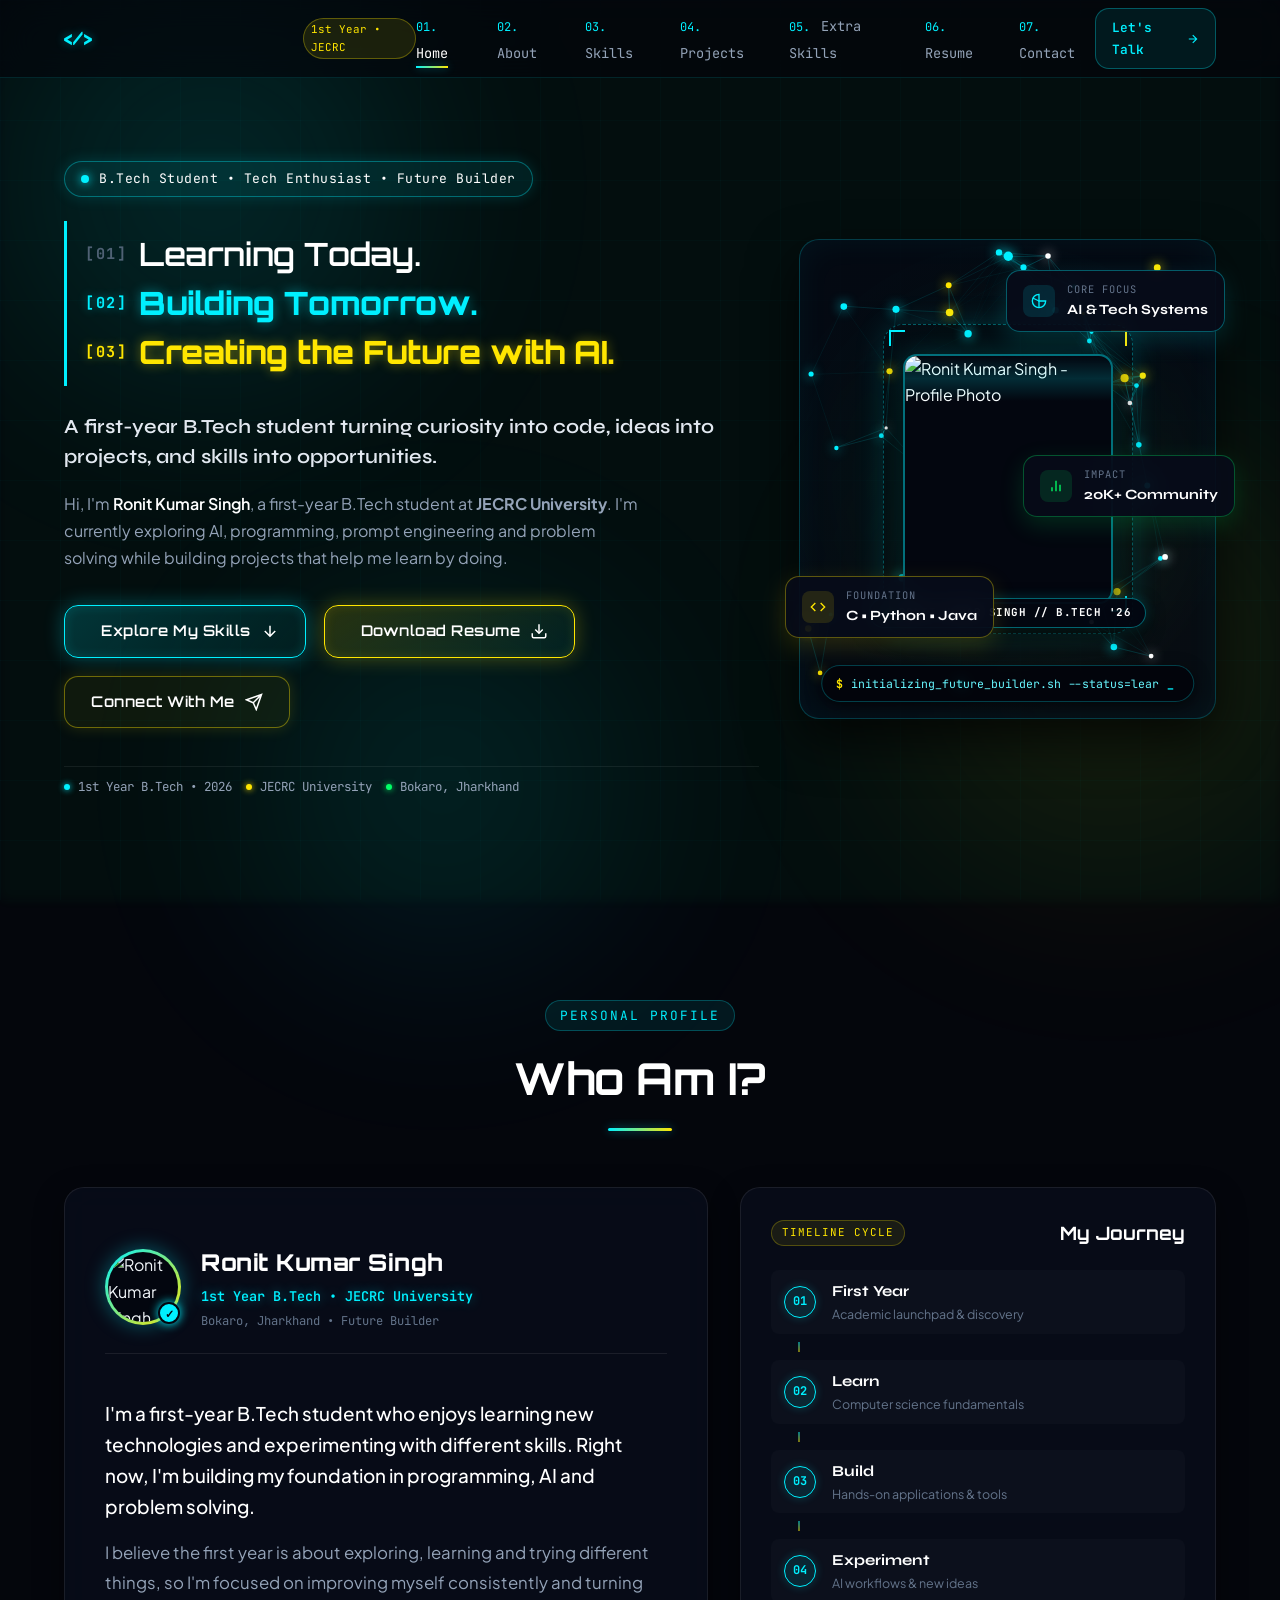
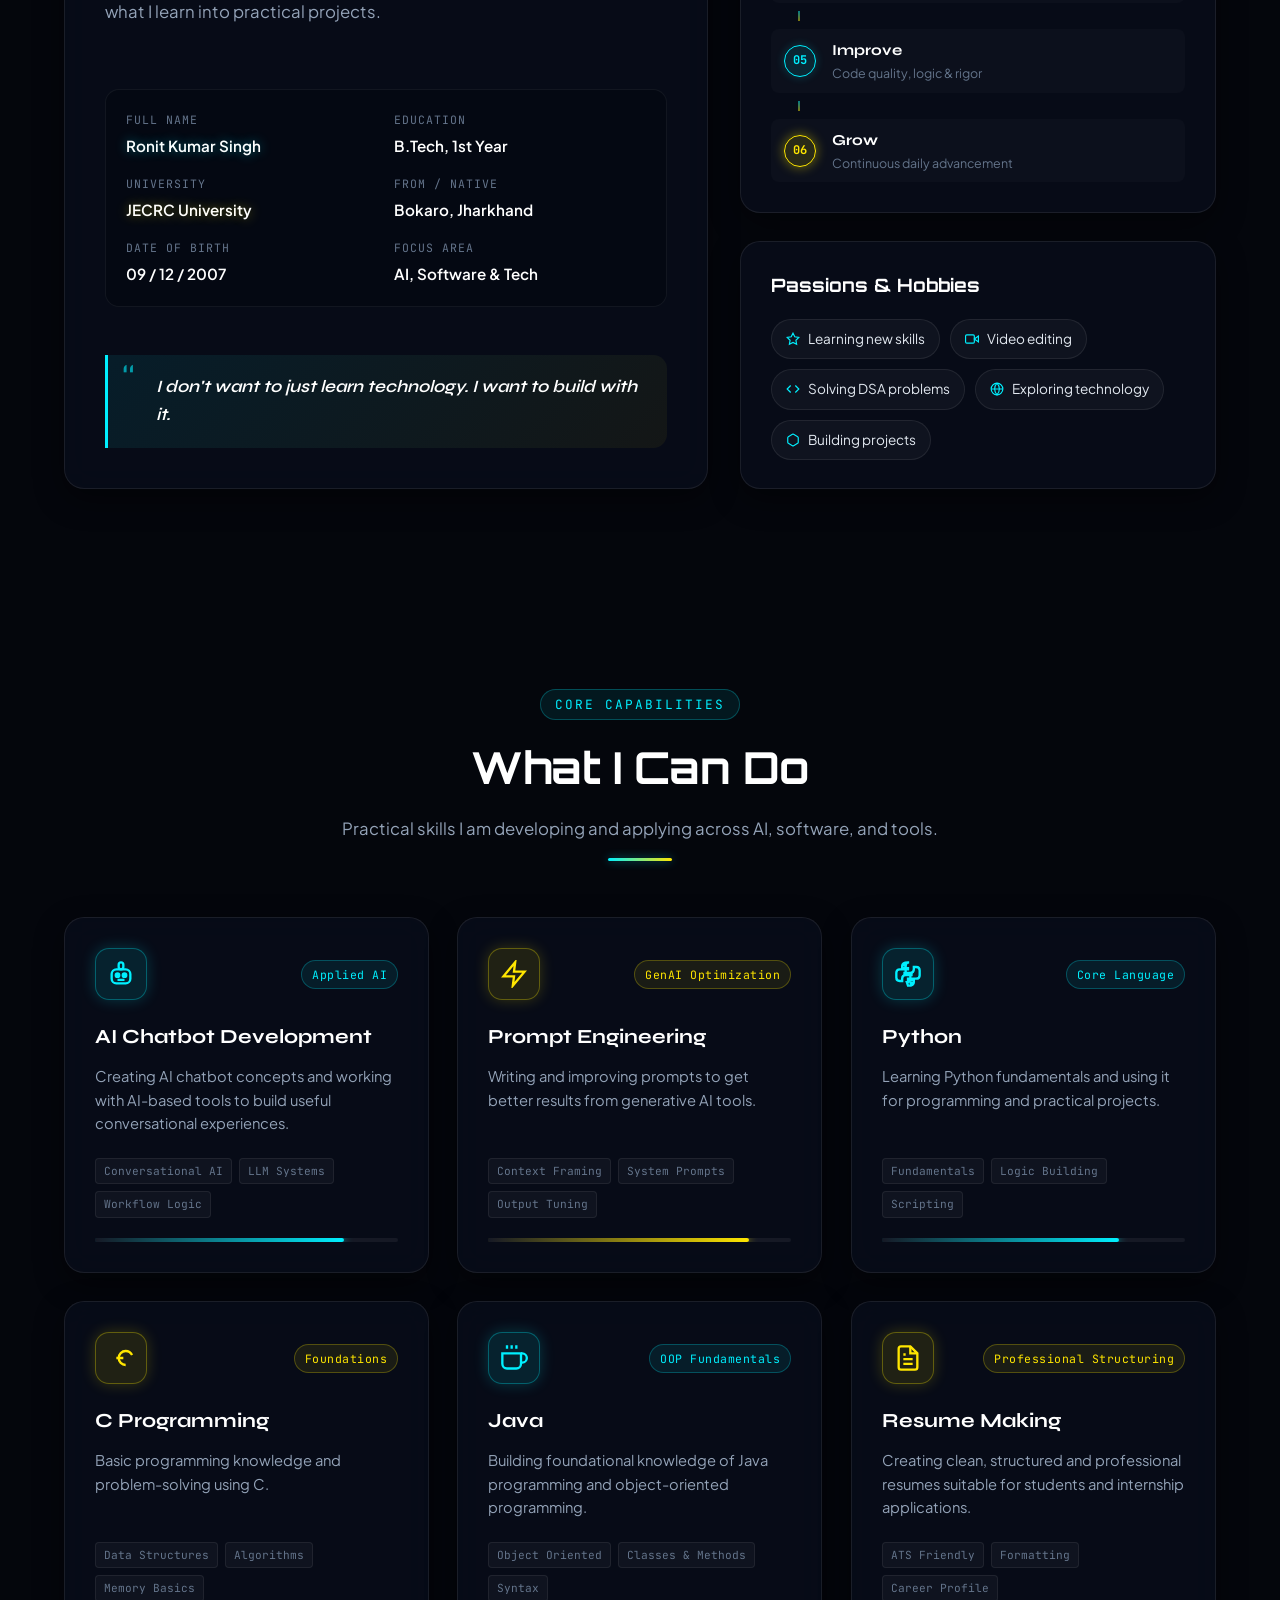
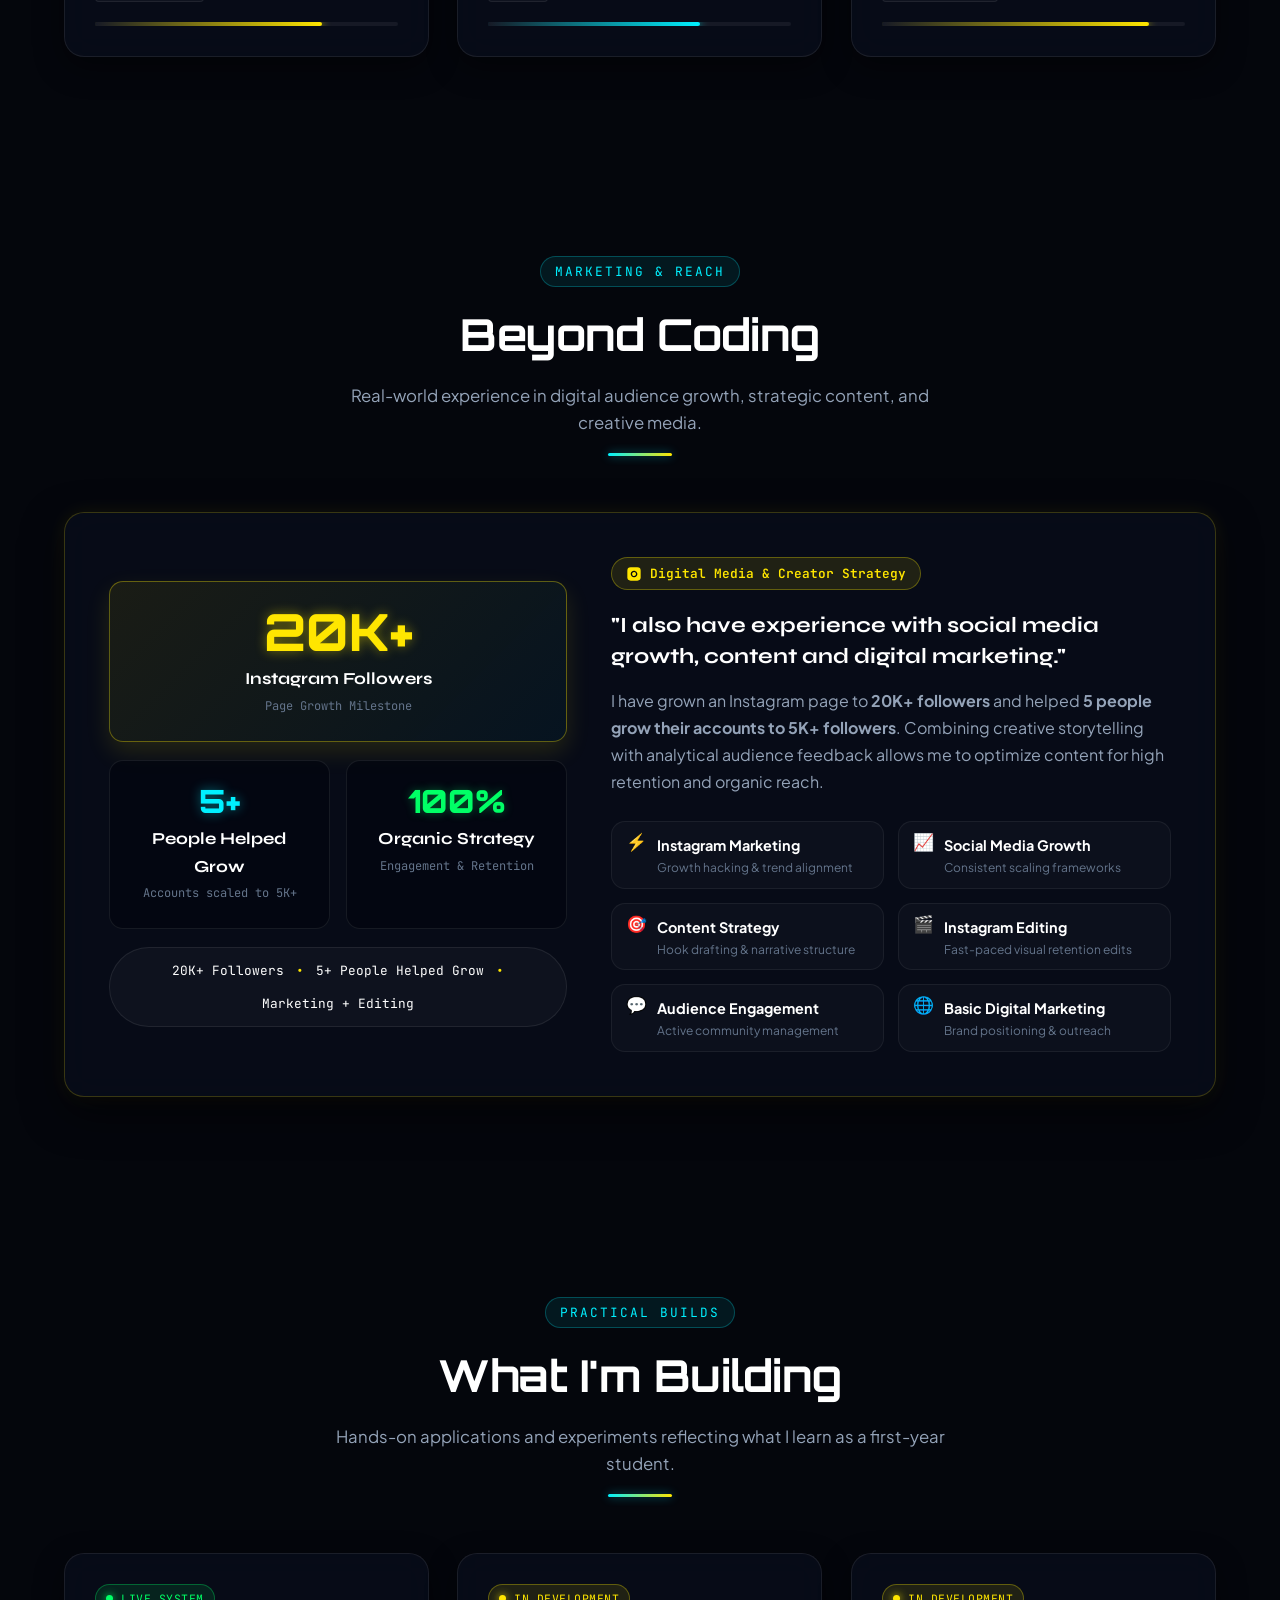
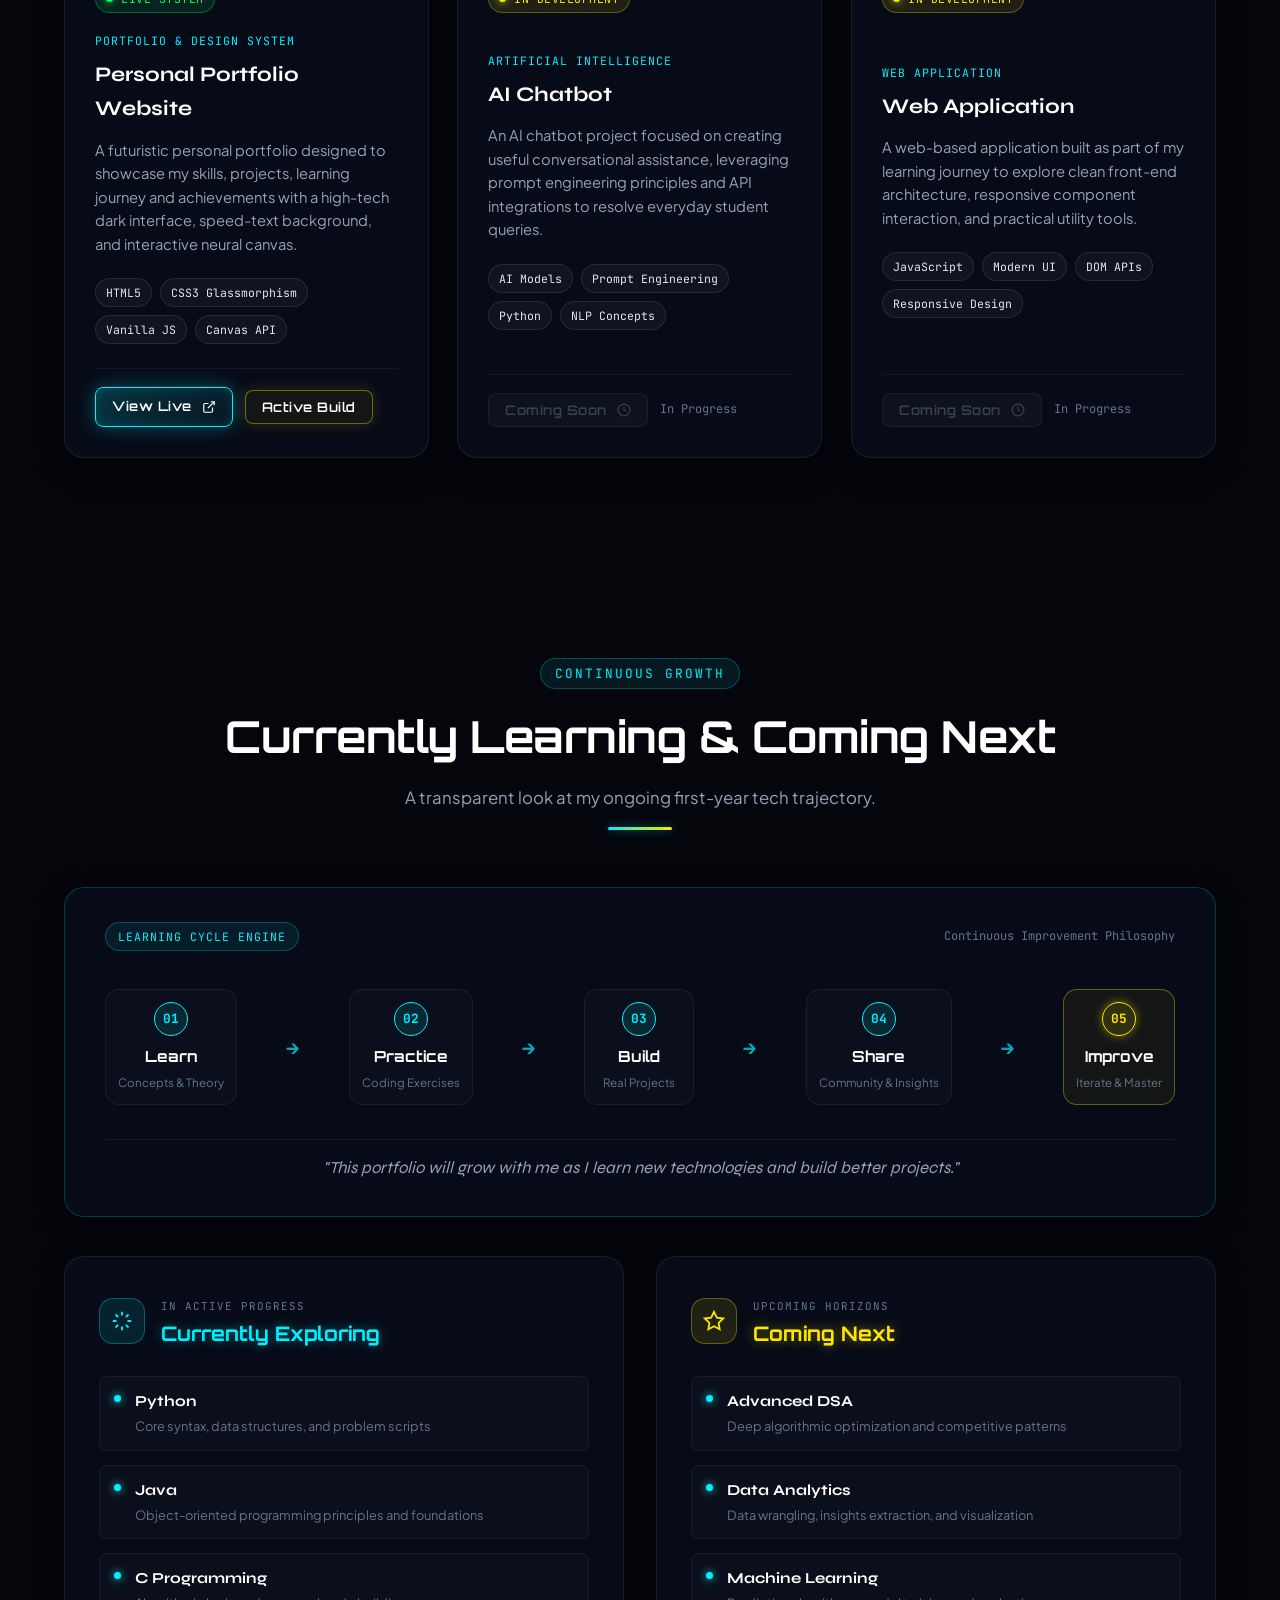
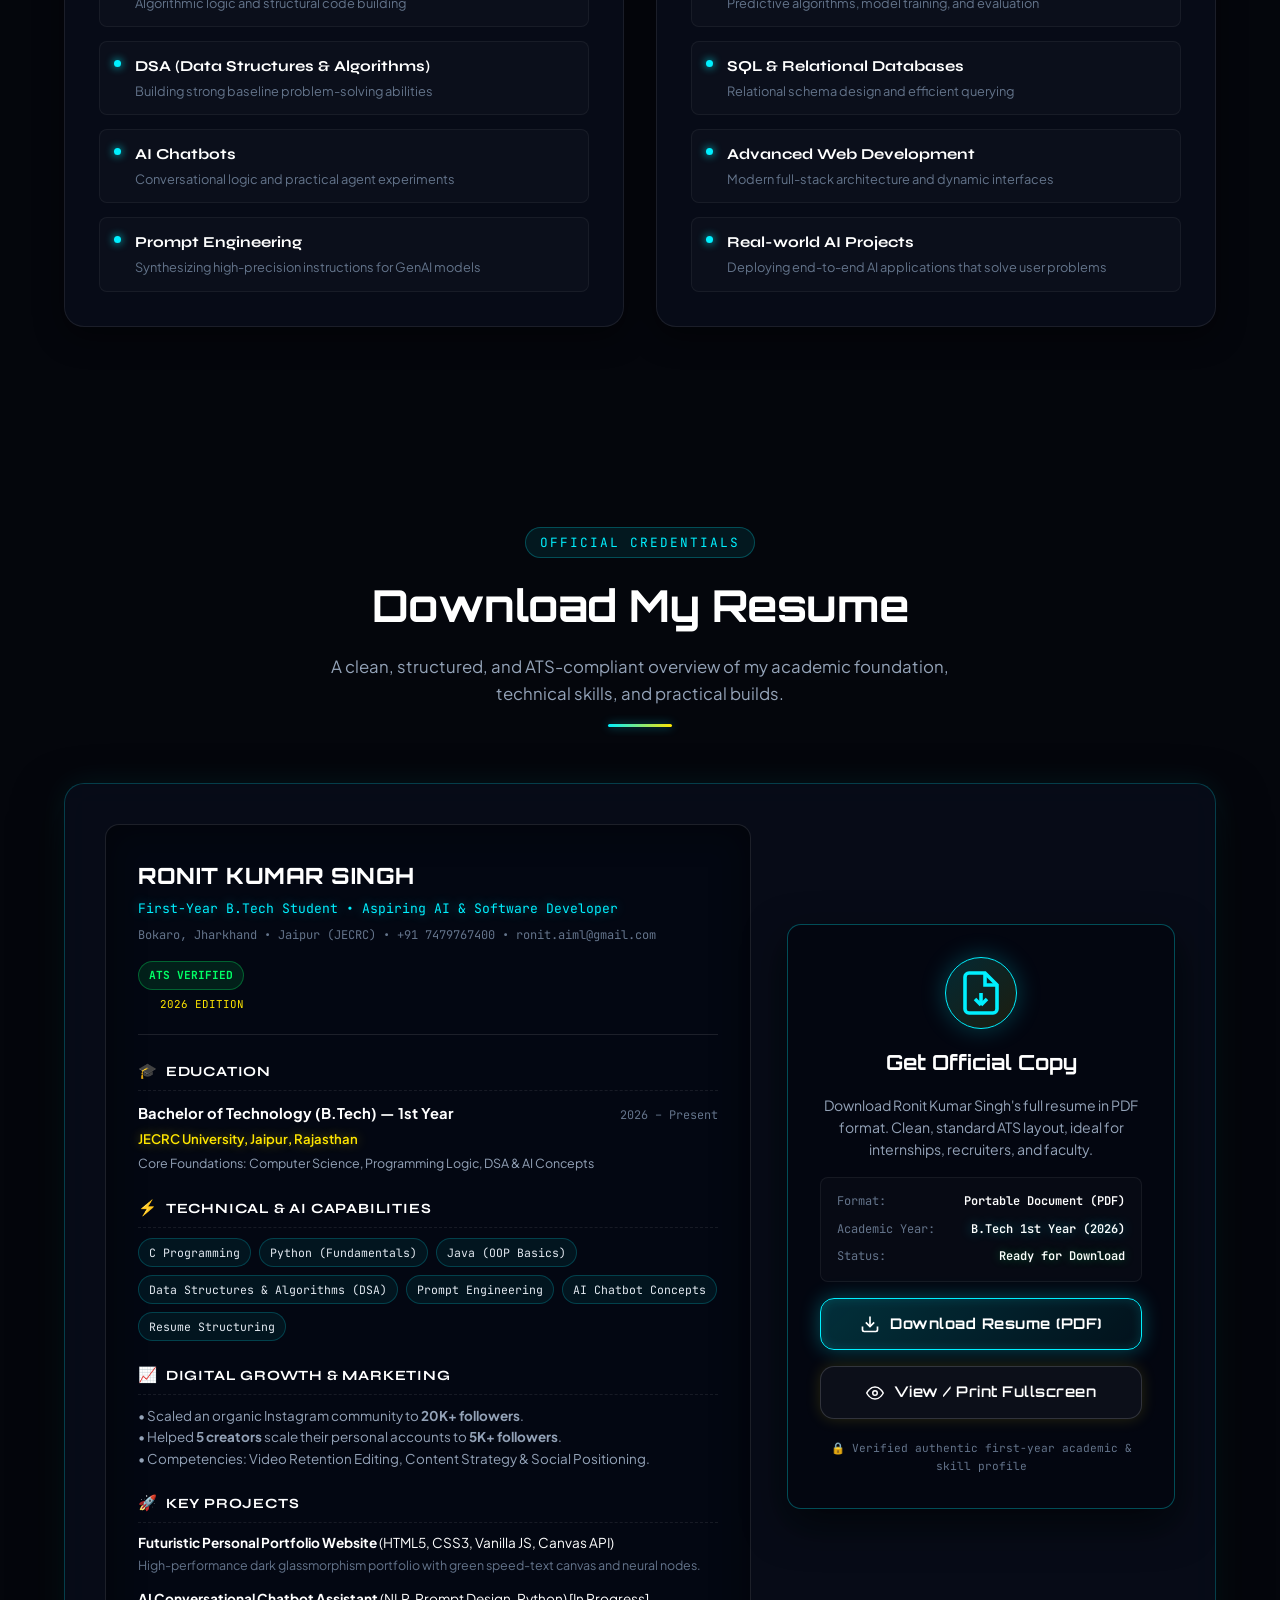
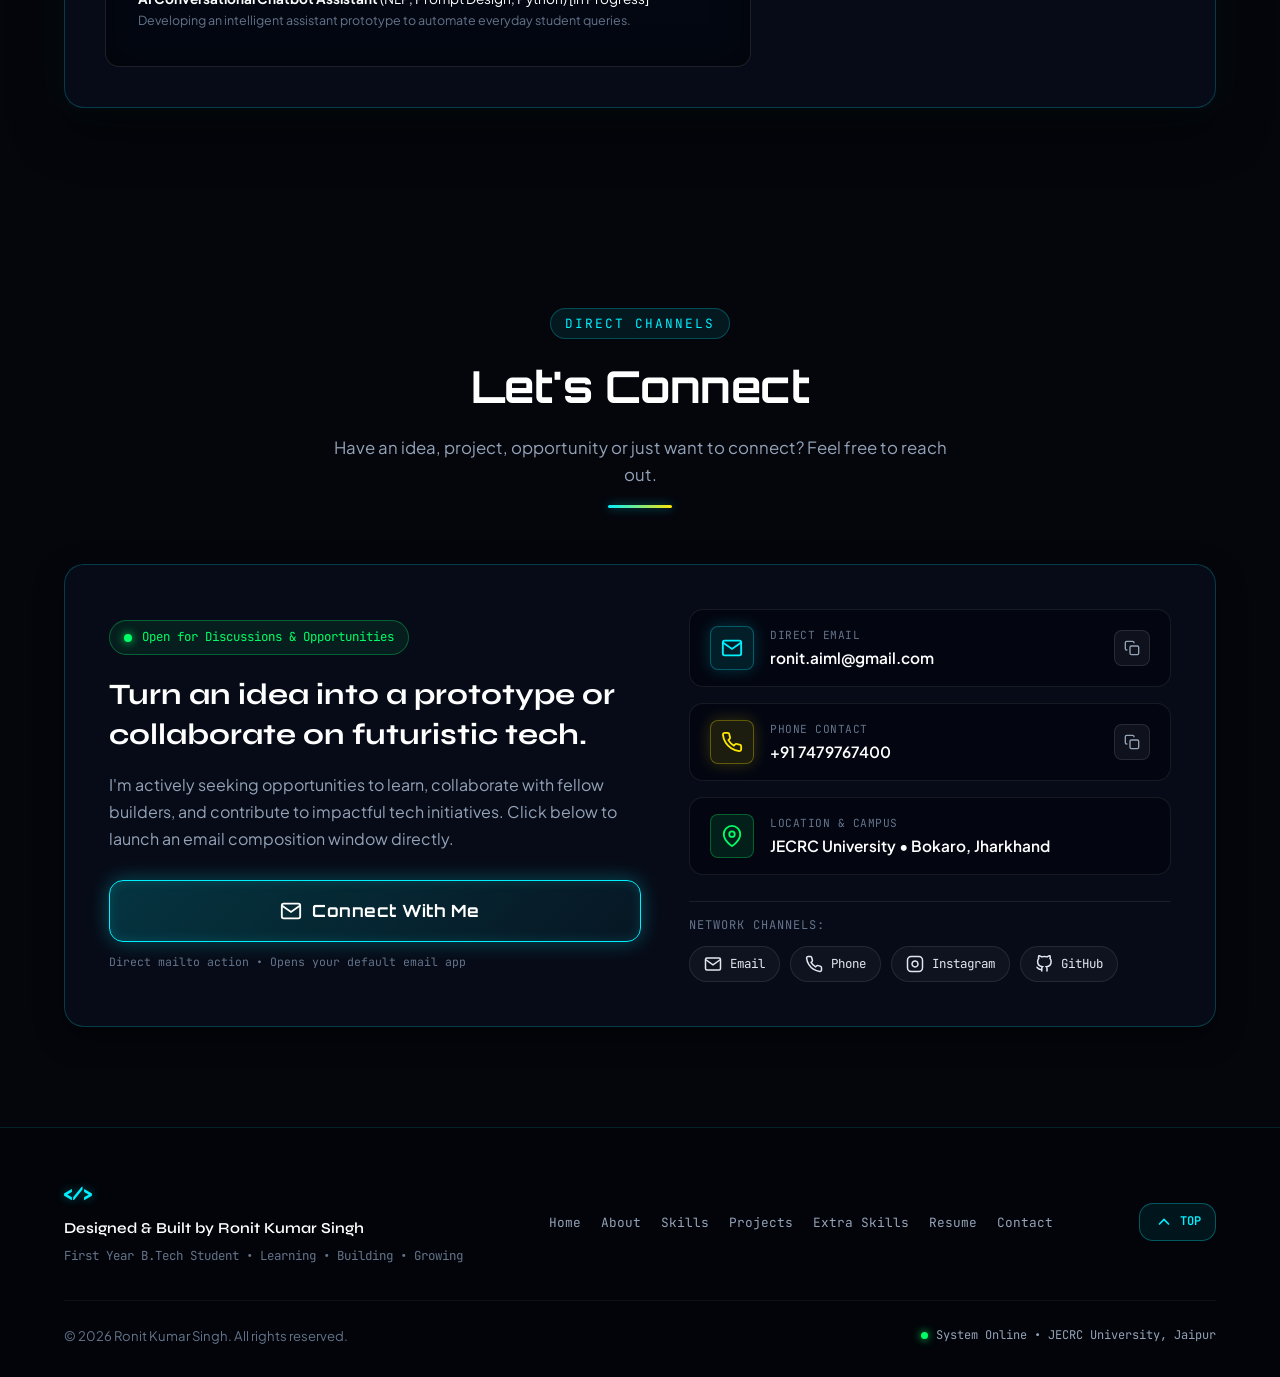
==== ronit new portfolio/index.html @ 33bb4962 "Update index.html" ====
<!DOCTYPE html>
<html lang="en">
<head>
  <meta charset="UTF-8">
  <meta name="viewport" content="width=device-width, initial-scale=1.0">
  <title>Ronit Kumar Singh | Futuristic AI & Tech Portfolio</title>
  <meta name="description" content="Personal portfolio of Ronit Kumar Singh — First-Year B.Tech student at JECRC University exploring AI, programming, prompt engineering, and digital growth.">
  <meta name="keywords" content="Ronit Kumar Singh, JECRC University, AI Portfolio, B.Tech Student, Tech Enthusiast, Future Builder">
  <meta name="author" content="Ronit Kumar Singh">

  <!-- Google Fonts: Orbitron for tech titles, Syne for modern accents, Plus Jakarta Sans for clean reading, JetBrains Mono for code badges -->
  <link rel="preconnect" href="https://fonts.googleapis.com">
  <link rel="preconnect" href="https://fonts.gstatic.com" crossorigin>
  <link href="https://fonts.googleapis.com/css2?family=JetBrains+Mono:wght@400;500;600;700&family=Orbitron:wght@500;600;700;800;900&family=Plus+Jakarta+Sans:wght@300;400;500;600;700&family=Syne:wght@600;700;800&display=swap" rel="stylesheet">

  <link rel="stylesheet" href="style.css">
</head>
<body class="cyber-dark">

  <!-- BACKGROUND LAYERS -->
  <!-- Layer 1: Green Blurred Speed-Text Background Canvas -->
  <canvas id="speed-text-canvas" class="speed-text-layer" aria-hidden="true"></canvas>

  <!-- Layer 2: Cyber Ambient Gradients & Subtle Digital Grid -->
  <div class="cyber-ambient-grid" aria-hidden="true"></div>
  <div class="cyber-glow-orb orb-top-left" aria-hidden="true"></div>
  <div class="cyber-glow-orb orb-mid-right" aria-hidden="true"></div>
  <div class="cyber-glow-orb orb-bottom-left" aria-hidden="true"></div>

  <!-- STICKY FUTURISTIC NAVIGATION BAR -->
  <header id="site-header" class="site-header">
    <div class="header-container">
      <a href="#home" class="cyber-logo" aria-label="Ronit Kumar Singh - Home">
        <span class="logo-symbol">&lt;/&gt;</span>
        <span class="logo-text">RONIT KUMAR SINGH</span>
        <span class="logo-badge">1st Year • JECRC</span>
      </a>

      <!-- Desktop Navigation Links -->
      <nav class="desktop-nav" aria-label="Main Navigation">
        <ul class="nav-list">
          <li><a href="#home" class="nav-link active"><span class="nav-num">01.</span> Home</a></li>
          <li><a href="#about" class="nav-link"><span class="nav-num">02.</span> About</a></li>
          <li><a href="#skills" class="nav-link"><span class="nav-num">03.</span> Skills</a></li>
          <li><a href="#projects" class="nav-link"><span class="nav-num">04.</span> Projects</a></li>
          <li><a href="#extra-skills" class="nav-link"><span class="nav-num">05.</span> Extra Skills</a></li>
          <li><a href="#resume" class="nav-link"><span class="nav-num">06.</span> Resume</a></li>
          <li><a href="#contact" class="nav-link"><span class="nav-num">07.</span> Contact</a></li>
        </ul>
      </nav>

      <!-- Header Action -->
      <div class="header-cta-wrapper">
        <a href="mailto:ronit.aiml@gmail.com?subject=Connect%20with%20Ronit" class="nav-cta-btn">
          <span>Let's Talk</span>
          <svg class="btn-arrow" viewBox="0 0 24 24" width="16" height="16" fill="none" stroke="currentColor" stroke-width="2">
            <path d="M5 12h14M12 5l7 7-7 7"/>
          </svg>
        </a>

        <!-- Mobile Menu Toggle Button -->
        <button class="mobile-toggle" id="mobile-toggle" aria-label="Toggle navigation menu" aria-expanded="false">
          <span class="bar bar-1"></span>
          <span class="bar bar-2"></span>
          <span class="bar bar-3"></span>
        </button>
      </div>
    </div>

    <!-- Mobile Drawer Menu -->
    <div class="mobile-menu" id="mobile-menu" aria-hidden="true">
      <ul class="mobile-nav-list">
        <li><a href="#home" class="mobile-link"><span>01</span> Home</a></li>
        <li><a href="#about" class="mobile-link"><span>02</span> About</a></li>
        <li><a href="#skills" class="mobile-link"><span>03</span> Skills</a></li>
        <li><a href="#projects" class="mobile-link"><span>04</span> Projects</a></li>
        <li><a href="#extra-skills" class="mobile-link"><span>05</span> Extra Skills</a></li>
        <li><a href="#roadmap" class="mobile-link"><span>06</span> Roadmap</a></li>
        <li><a href="#resume" class="mobile-link"><span>07</span> Resume</a></li>
        <li><a href="#contact" class="mobile-link"><span>08</span> Contact</a></li>
      </ul>
      <div class="mobile-menu-footer">
        <a href="mailto:ronit.aiml@gmail.com?subject=Connect%20with%20Ronit" class="cyber-btn primary-btn full-width">
          Connect With Me
        </a>
      </div>
    </div>
  </header>

  <main id="main-content">

    <!-- 1. HOME / HERO SECTION -->
    <section id="home" class="hero-section">
      <div class="section-container hero-grid">
        <!-- Hero Left Content -->
        <div class="hero-content reveal-up">
          <div class="hero-badge-pill">
            <span class="pulse-dot"></span>
            <span class="badge-text">B.Tech Student • Tech Enthusiast • Future Builder</span>
          </div>

          <!-- Assembled Futuristic Hero Hook -->
          <div class="hero-assembled-hook">
            <h1 class="hero-main-title assembled-title">
              <div class="assembled-row row-1">
                <span class="row-indicator">[01]</span>
                <span class="row-text text-highlight">Learning Today.</span>
              </div>
              <div class="assembled-row row-2">
                <span class="row-indicator blue-indicator">[02]</span>
                <span class="row-text text-neon-blue">Building Tomorrow.</span>
              </div>
              <div class="assembled-row row-3">
                <span class="row-indicator yellow-indicator">[03]</span>
                <span class="row-text text-neon-yellow">Creating the Future with AI.</span>
              </div>
            </h1>
          </div>

          <p class="hero-subtitle">
            A first-year B.Tech student turning curiosity into code, ideas into projects, and skills into opportunities.
          </p>

          <p class="hero-intro">
            Hi, I'm <strong class="text-highlight">Ronit Kumar Singh</strong>, a first-year B.Tech student at <strong>JECRC University</strong>. I'm currently exploring AI, programming, prompt engineering and problem solving while building projects that help me learn by doing.
          </p>

          <div class="hero-actions">
            <a href="#skills" class="cyber-btn primary-btn">
              <span class="btn-glow-layer"></span>
              <span class="btn-text">Explore My Skills</span>
              <svg class="btn-icon" viewBox="0 0 24 24" width="18" height="18" fill="none" stroke="currentColor" stroke-width="2">
                <path d="M12 5v14M5 12l7 7 7-7"/>
              </svg>
            </a>

            <a href="Ronit_Kumar_Singh_Resume.pdf" download="Ronit_Kumar_Singh_Resume.pdf" class="cyber-btn resume-btn" title="Download Official PDF Resume">
              <span class="btn-glow-layer"></span>
              <span class="btn-text">Download Resume</span>
              <svg class="btn-icon" viewBox="0 0 24 24" width="18" height="18" fill="none" stroke="currentColor" stroke-width="2">
                <path d="M21 15v4a2 2 0 0 1-2 2H5a2 2 0 0 1-2-2v-4"/>
                <polyline points="7 10 12 15 17 10"/>
                <line x1="12" y1="15" x2="12" y2="3"/>
              </svg>
            </a>

            <a href="#contact" class="cyber-btn secondary-btn">
              <span class="btn-text">Connect With Me</span>
              <svg class="btn-icon" viewBox="0 0 24 24" width="18" height="18" fill="none" stroke="currentColor" stroke-width="2">
                <path d="M22 2L11 13M22 2l-7 20-4-9-9-4 20-7z"/>
              </svg>
            </a>
          </div>

          <!-- Quick Micro Stats -->
          <div class="hero-micro-tags">
            <div class="micro-tag">
              <span class="tag-status"></span>
              <span>1st Year B.Tech • 2026</span>
            </div>
            <div class="micro-tag">
              <span class="tag-status yellow-status"></span>
              <span>JECRC University</span>
            </div>
            <div class="micro-tag">
              <span class="tag-status green-status"></span>
              <span>Bokaro, Jharkhand</span>
            </div>
          </div>
        </div>

        <!-- Hero Right: Interactive Neural Network & Cyber HUD -->
        <div class="hero-visual reveal-scale">
          <div class="visual-hud-container">
            <!-- Neural Network Interactive Canvas -->
            <canvas id="neural-canvas" class="neural-network-canvas" width="540" height="520"></canvas>
            
            <!-- Futuristic Cyber Portrait Frame for Profile Picture -->
            <div class="cyber-portrait-frame">
              <div class="portrait-glow-ring"></div>
              <div class="portrait-corner corner-tl"></div>
              <div class="portrait-corner corner-tr"></div>
              <div class="portrait-corner corner-bl"></div>
              <div class="portrait-corner corner-br"></div>

              <div class="portrait-img-wrapper">
              
              <img src="./profile-photo.jpg" alt="Ronit Kumar Singh - Profile Photo" class="cyber-portrait-img" 
                onerror="this.onerror=null; this.src='/profile-photo.jpg';">

                <div class="portrait-scanline"></div>
              </div>

              <!-- Cyber ID Status Pill -->
              <div class="portrait-status-pill">
                <span class="status-indicator-dot green-dot"></span>
                <span>RONIT KUMAR SINGH // B.TECH '26</span>
              </div>
            </div>

            <!-- Floating Cyber HUD Elements -->
            <div class="hud-tag hud-tag-ai">
              <div class="hud-icon">
                <svg viewBox="0 0 24 24" width="16" height="16" fill="none" stroke="currentColor" stroke-width="2">
                  <path d="M12 2a10 10 0 1 0 10 10H12V2z"/>
                  <path d="M12 12L2.5 7.5"/>
                  <path d="M12 12v10"/>
                </svg>
              </div>
              <div class="hud-info">
                <span class="hud-label">CORE FOCUS</span>
                <span class="hud-val">AI &amp; Tech Systems</span>
              </div>
            </div>

            <div class="hud-tag hud-tag-code">
              <div class="hud-icon">
                <svg viewBox="0 0 24 24" width="16" height="16" fill="none" stroke="currentColor" stroke-width="2">
                  <polyline points="16 18 22 12 16 6"/>
                  <polyline points="8 6 2 12 8 18"/>
                </svg>
              </div>
              <div class="hud-info">
                <span class="hud-label">FOUNDATION</span>
                <span class="hud-val">C • Python • Java</span>
              </div>
            </div>

            <div class="hud-tag hud-tag-growth">
              <div class="hud-icon">
                <svg viewBox="0 0 24 24" width="16" height="16" fill="none" stroke="currentColor" stroke-width="2">
                  <path d="M18 20V10M12 20V4M6 20v-6"/>
                </svg>
              </div>
              <div class="hud-info">
                <span class="hud-label">IMPACT</span>
                <span class="hud-val">20K+ Community</span>
              </div>
            </div>

            <!-- Terminal Badge at Bottom -->
            <div class="hud-terminal-pill">
              <span class="terminal-prompt">$</span>
              <span class="terminal-text" id="typewriter-text">initializing_future_builder.sh --status=learning</span>
              <span class="terminal-cursor">_</span>
            </div>
          </div>
        </div>
      </div>
    </section>

    <!-- 2. ABOUT ME SECTION -->
    <section id="about" class="section about-section">
      <div class="section-container">
        <div class="section-header reveal-up">
          <span class="section-subtag">PERSONAL PROFILE</span>
          <h2 class="section-title">Who Am I?</h2>
          <div class="title-bar"></div>
        </div>

        <div class="about-grid">
          <!-- Left: Identity & Human Story -->
          <div class="about-story-card cyber-glass reveal-up">
            <div class="card-glow-edge"></div>

            <!-- Author Identity Header with Profile Avatar -->
            <div class="about-author-header">
              <div class="author-avatar-wrap">
                <img src="profile-photo.jpg" alt="Ronit Kumar Singh" class="author-avatar-img">
                <span class="avatar-verified-dot" title="Verified Profile"></span>
              </div>
              <div class="author-meta-wrap">
                <h3 class="author-name">Ronit Kumar Singh</h3>
                <span class="author-role text-neon-blue">1st Year B.Tech • JECRC University</span>
                <span class="author-tag">Bokaro, Jharkhand • Future Builder</span>
              </div>
            </div>

            <div class="bio-intro-box">
              <p class="story-paragraph highlight-lead">
                I'm a first-year B.Tech student who enjoys learning new technologies and experimenting with different skills. Right now, I'm building my foundation in programming, AI and problem solving.
              </p>
              <p class="story-paragraph">
                I believe the first year is about exploring, learning and trying different things, so I'm focused on improving myself consistently and turning what I learn into practical projects.
              </p>
            </div>

            <!-- Authentic Personal Details Grid -->
            <div class="details-specs-grid">
              <div class="spec-item">
                <span class="spec-label">Full Name</span>
                <span class="spec-value text-neon-blue">Ronit Kumar Singh</span>
              </div>
              <div class="spec-item">
                <span class="spec-label">Education</span>
                <span class="spec-value">B.Tech, 1st Year</span>
              </div>
              <div class="spec-item">
                <span class="spec-label">University</span>
                <span class="spec-value text-neon-yellow">JECRC University</span>
              </div>
              <div class="spec-item">
                <span class="spec-label">From / Native</span>
                <span class="spec-value">Bokaro, Jharkhand</span>
              </div>
              <div class="spec-item">
                <span class="spec-label">Date of Birth</span>
                <span class="spec-value">09 / 12 / 2007</span>
              </div>
              <div class="spec-item">
                <span class="spec-label">Focus Area</span>
                <span class="spec-value">AI, Software &amp; Tech</span>
              </div>
            </div>

            <!-- Futuristic Quote -->
            <div class="futuristic-quote-box">
              <div class="quote-symbol">“</div>
              <blockquote class="quote-text">
                I don't want to just learn technology. I want to build with it.
              </blockquote>
            </div>
          </div>

          <!-- Right: Journey Progression & Hobbies -->
          <div class="about-side-column reveal-up" style="animation-delay: 0.15s;">
            <!-- Animated "My Journey" Card -->
            <div class="journey-card cyber-glass">
              <div class="card-glow-edge yellow-edge"></div>
              <div class="card-header-row">
                <span class="journey-badge">TIMELINE CYCLE</span>
                <h3 class="card-mini-title">My Journey</h3>
              </div>
              
              <div class="journey-node-chain">
                <div class="journey-node active-step">
                  <div class="node-circle">01</div>
                  <div class="node-content">
                    <span class="node-title">First Year</span>
                    <span class="node-desc">Academic launchpad &amp; discovery</span>
                  </div>
                </div>
                <div class="node-connector"></div>
                <div class="journey-node">
                  <div class="node-circle">02</div>
                  <div class="node-content">
                    <span class="node-title">Learn</span>
                    <span class="node-desc">Computer science fundamentals</span>
                  </div>
                </div>
                <div class="node-connector"></div>
                <div class="journey-node">
                  <div class="node-circle">03</div>
                  <div class="node-content">
                    <span class="node-title">Build</span>
                    <span class="node-desc">Hands-on applications &amp; tools</span>
                  </div>
                </div>
                <div class="node-connector"></div>
                <div class="journey-node">
                  <div class="node-circle">04</div>
                  <div class="node-content">
                    <span class="node-title">Experiment</span>
                    <span class="node-desc">AI workflows &amp; new ideas</span>
                  </div>
                </div>
                <div class="node-connector"></div>
                <div class="journey-node">
                  <div class="node-circle">05</div>
                  <div class="node-content">
                    <span class="node-title">Improve</span>
                    <span class="node-desc">Code quality, logic &amp; rigor</span>
                  </div>
                </div>
                <div class="node-connector"></div>
                <div class="journey-node highlight-grow">
                  <div class="node-circle">06</div>
                  <div class="node-content">
                    <span class="node-title">Grow</span>
                    <span class="node-desc">Continuous daily advancement</span>
                  </div>
                </div>
              </div>
            </div>

            <!-- Hobbies & Personal Interests -->
            <div class="hobbies-card cyber-glass">
              <h3 class="card-mini-title">Passions &amp; Hobbies</h3>
              <div class="hobbies-tags-wrap">
                <span class="hobby-tag">
                  <svg viewBox="0 0 24 24" width="14" height="14" fill="none" stroke="currentColor" stroke-width="2"><polygon points="12 2 15.09 8.26 22 9.27 17 14.14 18.18 21.02 12 17.77 5.82 21.02 7 14.14 2 9.27 8.91 8.26 12 2"/></svg>
                  Learning new skills
                </span>
                <span class="hobby-tag">
                  <svg viewBox="0 0 24 24" width="14" height="14" fill="none" stroke="currentColor" stroke-width="2"><polygon points="23 7 16 12 23 17 23 7"/><rect x="1" y="5" width="15" height="14" rx="2" ry="2"/></svg>
                  Video editing
                </span>
                <span class="hobby-tag">
                  <svg viewBox="0 0 24 24" width="14" height="14" fill="none" stroke="currentColor" stroke-width="2"><polyline points="16 18 22 12 16 6"/><polyline points="8 6 2 12 8 18"/></svg>
                  Solving DSA problems
                </span>
                <span class="hobby-tag">
                  <svg viewBox="0 0 24 24" width="14" height="14" fill="none" stroke="currentColor" stroke-width="2"><circle cx="12" cy="12" r="10"/><path d="M12 2a14.5 14.5 0 0 0 0 20 14.5 14.5 0 0 0 0-20"/><path d="M2 12h20"/></svg>
                  Exploring technology
                </span>
                <span class="hobby-tag">
                  <svg viewBox="0 0 24 24" width="14" height="14" fill="none" stroke="currentColor" stroke-width="2"><path d="M21 16V8a2 2 0 0 0-1-1.73l-7-4a2 2 0 0 0-2 0l-7 4A2 2 0 0 0 3 8v8a2 2 0 0 0 1 1.73l7 4a2 2 0 0 0 2 0l7-4A2 2 0 0 0 21 16z"/></svg>
                  Building projects
                </span>
              </div>
            </div>
          </div>
        </div>
      </div>
    </section>

    <!-- 3. SKILLS SECTION -->
    <section id="skills" class="section skills-section">
      <div class="section-container">
        <div class="section-header reveal-up">
          <span class="section-subtag">CORE CAPABILITIES</span>
          <h2 class="section-title">What I Can Do</h2>
          <p class="section-desc">Practical skills I am developing and applying across AI, software, and tools.</p>
          <div class="title-bar"></div>
        </div>

        <div class="skills-grid">
          <!-- Skill 1: AI Chatbot Development -->
          <div class="skill-card cyber-glass reveal-up" data-tilt>
            <div class="skill-glow-accent blue-glow"></div>
            <div class="skill-card-top">
              <div class="skill-icon-box blue-icon">
                <svg viewBox="0 0 24 24" width="28" height="28" fill="none" stroke="currentColor" stroke-width="2">
                  <path d="M12 2a2 2 0 0 1 2 2v2a2 2 0 0 1-2 2 2 2 0 0 1-2-2V4a2 2 0 0 1 2-2z"/>
                  <rect x="4" y="8" width="16" height="12" rx="4"/>
                  <circle cx="9" cy="13" r="1.5" fill="currentColor"/>
                  <circle cx="15" cy="13" r="1.5" fill="currentColor"/>
                  <path d="M9 17h6"/>
                </svg>
              </div>
              <span class="skill-level-badge blue-badge">Applied AI</span>
            </div>
            <h3 class="skill-title">AI Chatbot Development</h3>
            <p class="skill-description">
              Creating AI chatbot concepts and working with AI-based tools to build useful conversational experiences.
            </p>
            <div class="skill-tags">
              <span class="micro-pill">Conversational AI</span>
              <span class="micro-pill">LLM Systems</span>
              <span class="micro-pill">Workflow Logic</span>
            </div>
            <div class="skill-status-indicator">
              <span class="indicator-bar filled-blue" style="width: 82%;"></span>
            </div>
          </div>

          <!-- Skill 2: Prompt Engineering -->
          <div class="skill-card cyber-glass reveal-up" data-tilt style="animation-delay: 0.1s;">
            <div class="skill-glow-accent yellow-glow"></div>
            <div class="skill-card-top">
              <div class="skill-icon-box yellow-icon">
                <svg viewBox="0 0 24 24" width="28" height="28" fill="none" stroke="currentColor" stroke-width="2">
                  <polygon points="13 2 3 14 12 14 11 22 21 10 12 10 13 2"/>
                </svg>
              </div>
              <span class="skill-level-badge yellow-badge">GenAI Optimization</span>
            </div>
            <h3 class="skill-title">Prompt Engineering</h3>
            <p class="skill-description">
              Writing and improving prompts to get better results from generative AI tools.
            </p>
            <div class="skill-tags">
              <span class="micro-pill">Context Framing</span>
              <span class="micro-pill">System Prompts</span>
              <span class="micro-pill">Output Tuning</span>
            </div>
            <div class="skill-status-indicator">
              <span class="indicator-bar filled-yellow" style="width: 86%;"></span>
            </div>
          </div>

          <!-- Skill 3: Python -->
          <div class="skill-card cyber-glass reveal-up" data-tilt style="animation-delay: 0.15s;">
            <div class="skill-glow-accent blue-glow"></div>
            <div class="skill-card-top">
              <div class="skill-icon-box blue-icon">
                <svg viewBox="0 0 24 24" width="28" height="28" fill="none" stroke="currentColor" stroke-width="2">
                  <path d="M12 2C8 2 7 3.5 7 5v2h5v1H5c-1.5 0-3 1-3 3v4c0 1.5 1 3 3 3h2v-2c0-1.5 1-3 3-3h5v-1h-5V5c0-1.5 1-3 3-3z"/>
                  <circle cx="9" cy="4" r="0.8" fill="currentColor"/>
                  <path d="M12 22c4 0 5-1.5 5-3v-2h-5v-1h7c1.5 0 3-1 3-3V9c0-1.5-1-3-3-3h-2v2c0 1.5-1 3-3 3h-5v1h5v4c0 1.5-1 3-3 3z"/>
                  <circle cx="15" cy="20" r="0.8" fill="currentColor"/>
                </svg>
              </div>
              <span class="skill-level-badge blue-badge">Core Language</span>
            </div>
            <h3 class="skill-title">Python</h3>
            <p class="skill-description">
              Learning Python fundamentals and using it for programming and practical projects.
            </p>
            <div class="skill-tags">
              <span class="micro-pill">Fundamentals</span>
              <span class="micro-pill">Logic Building</span>
              <span class="micro-pill">Scripting</span>
            </div>
            <div class="skill-status-indicator">
              <span class="indicator-bar filled-blue" style="width: 78%;"></span>
            </div>
          </div>

          <!-- Skill 4: C Programming -->
          <div class="skill-card cyber-glass reveal-up" data-tilt style="animation-delay: 0.2s;">
            <div class="skill-glow-accent yellow-glow"></div>
            <div class="skill-card-top">
              <div class="skill-icon-box yellow-icon">
                <svg viewBox="0 0 24 24" width="28" height="28" fill="none" stroke="currentColor" stroke-width="2">
                  <path d="M16 18a6 6 0 1 1 0-12c2.5 0 4.5 1.5 5.5 3.5"/>
                  <line x1="8" y1="12" x2="14" y2="12"/>
                </svg>
              </div>
              <span class="skill-level-badge yellow-badge">Foundations</span>
            </div>
            <h3 class="skill-title">C Programming</h3>
            <p class="skill-description">
              Basic programming knowledge and problem-solving using C.
            </p>
            <div class="skill-tags">
              <span class="micro-pill">Data Structures</span>
              <span class="micro-pill">Algorithms</span>
              <span class="micro-pill">Memory Basics</span>
            </div>
            <div class="skill-status-indicator">
              <span class="indicator-bar filled-yellow" style="width: 75%;"></span>
            </div>
          </div>

          <!-- Skill 5: Java -->
          <div class="skill-card cyber-glass reveal-up" data-tilt style="animation-delay: 0.25s;">
            <div class="skill-glow-accent blue-glow"></div>
            <div class="skill-card-top">
              <div class="skill-icon-box blue-icon">
                <svg viewBox="0 0 24 24" width="28" height="28" fill="none" stroke="currentColor" stroke-width="2">
                  <path d="M18 8h1a4 4 0 0 1 0 8h-1"/>
                  <path d="M2 8h16v9a4 4 0 0 1-4 4H6a4 4 0 0 1-4-4V8z"/>
                  <line x1="6" y1="1" x2="6" y2="4"/>
                  <line x1="10" y1="1" x2="10" y2="4"/>
                  <line x1="14" y1="1" x2="14" y2="4"/>
                </svg>
              </div>
              <span class="skill-level-badge blue-badge">OOP Fundamentals</span>
            </div>
            <h3 class="skill-title">Java</h3>
            <p class="skill-description">
              Building foundational knowledge of Java programming and object-oriented programming.
            </p>
            <div class="skill-tags">
              <span class="micro-pill">Object Oriented</span>
              <span class="micro-pill">Classes &amp; Methods</span>
              <span class="micro-pill">Syntax</span>
            </div>
            <div class="skill-status-indicator">
              <span class="indicator-bar filled-blue" style="width: 70%;"></span>
            </div>
          </div>

          <!-- Skill 6: Resume Making -->
          <div class="skill-card cyber-glass reveal-up" data-tilt style="animation-delay: 0.3s;">
            <div class="skill-glow-accent yellow-glow"></div>
            <div class="skill-card-top">
              <div class="skill-icon-box yellow-icon">
                <svg viewBox="0 0 24 24" width="28" height="28" fill="none" stroke="currentColor" stroke-width="2">
                  <path d="M14 2H6a2 2 0 0 0-2 2v16a2 2 0 0 0 2 2h12a2 2 0 0 0 2-2V8z"/>
                  <polyline points="14 2 14 8 20 8"/>
                  <line x1="16" y1="13" x2="8" y2="13"/>
                  <line x1="16" y1="17" x2="8" y2="17"/>
                  <polyline points="10 9 9 9 8 9"/>
                </svg>
              </div>
              <span class="skill-level-badge yellow-badge">Professional Structuring</span>
            </div>
            <h3 class="skill-title">Resume Making</h3>
            <p class="skill-description">
              Creating clean, structured and professional resumes suitable for students and internship applications.
            </p>
            <div class="skill-tags">
              <span class="micro-pill">ATS Friendly</span>
              <span class="micro-pill">Formatting</span>
              <span class="micro-pill">Career Profile</span>
            </div>
            <div class="skill-status-indicator">
              <span class="indicator-bar filled-yellow" style="width: 88%;"></span>
            </div>
          </div>
        </div>
      </div>
    </section>

    <!-- 4. EXTRA SKILLS / SOCIAL MEDIA & MARKETING -->
    <section id="extra-skills" class="section extra-skills-section">
      <div class="section-container">
        <div class="section-header reveal-up">
          <span class="section-subtag">MARKETING &amp; REACH</span>
          <h2 class="section-title">Beyond Coding</h2>
          <p class="section-desc">Real-world experience in digital audience growth, strategic content, and creative media.</p>
          <div class="title-bar"></div>
        </div>

        <div class="growth-banner-card cyber-glass reveal-up">
          <div class="growth-grid">
            <!-- Left: Impact Metrics HUD -->
            <div class="growth-metrics-hud">
              <div class="hud-stat-box primary-stat">
                <div class="stat-number text-neon-yellow">20K+</div>
                <div class="stat-label">Instagram Followers</div>
                <div class="stat-sub">Page Growth Milestone</div>
              </div>

              <div class="stats-dual-row">
                <div class="hud-stat-box">
                  <div class="stat-number text-neon-blue">5+</div>
                  <div class="stat-label">People Helped Grow</div>
                  <div class="stat-sub">Accounts scaled to 5K+</div>
                </div>
                <div class="hud-stat-box">
                  <div class="stat-number text-neon-green">100%</div>
                  <div class="stat-label">Organic Strategy</div>
                  <div class="stat-sub">Engagement &amp; Retention</div>
                </div>
              </div>

              <!-- Visual Statistics Layout Highlight -->
              <div class="stats-summary-ribbon">
                <span class="ribbon-item">20K+ Followers</span>
                <span class="ribbon-sep">•</span>
                <span class="ribbon-item">5+ People Helped Grow</span>
                <span class="ribbon-sep">•</span>
                <span class="ribbon-item">Marketing + Editing</span>
              </div>
            </div>

            <!-- Right: Content & Experience Narrative -->
            <div class="growth-narrative">
              <div class="narrative-badge">
                <svg viewBox="0 0 24 24" width="16" height="16" fill="currentColor">
                  <rect x="2" y="2" width="20" height="20" rx="5" ry="5"/>
                  <path d="M16 11.37A4 4 0 1 1 12.63 8 4 4 0 0 1 16 11.37z" fill="none" stroke="#06080F" stroke-width="2"/>
                  <line x1="17.5" y1="6.5" x2="17.51" y2="6.5" stroke="#06080F" stroke-width="2"/>
                </svg>
                Digital Media &amp; Creator Strategy
              </div>

              <p class="growth-lead-text">
                "I also have experience with social media growth, content and digital marketing."
              </p>

              <p class="growth-body-text">
                I have grown an Instagram page to <strong>20K+ followers</strong> and helped <strong>5 people grow their accounts to 5K+ followers</strong>. Combining creative storytelling with analytical audience feedback allows me to optimize content for high retention and organic reach.
              </p>

              <!-- Competencies Grid -->
              <div class="marketing-tags-grid">
                <div class="mkt-tag">
                  <span class="mkt-bullet">⚡</span>
                  <div>
                    <strong>Instagram Marketing</strong>
                    <p>Growth hacking &amp; trend alignment</p>
                  </div>
                </div>
                <div class="mkt-tag">
                  <span class="mkt-bullet">📈</span>
                  <div>
                    <strong>Social Media Growth</strong>
                    <p>Consistent scaling frameworks</p>
                  </div>
                </div>
                <div class="mkt-tag">
                  <span class="mkt-bullet">🎯</span>
                  <div>
                    <strong>Content Strategy</strong>
                    <p>Hook drafting &amp; narrative structure</p>
                  </div>
                </div>
                <div class="mkt-tag">
                  <span class="mkt-bullet">🎬</span>
                  <div>
                    <strong>Instagram Editing</strong>
                    <p>Fast-paced visual retention edits</p>
                  </div>
                </div>
                <div class="mkt-tag">
                  <span class="mkt-bullet">💬</span>
                  <div>
                    <strong>Audience Engagement</strong>
                    <p>Active community management</p>
                  </div>
                </div>
                <div class="mkt-tag">
                  <span class="mkt-bullet">🌐</span>
                  <div>
                    <strong>Basic Digital Marketing</strong>
                    <p>Brand positioning &amp; outreach</p>
                  </div>
                </div>
              </div>
            </div>
          </div>
        </div>
      </div>
    </section>

    <!-- 5. PROJECTS SECTION -->
    <section id="projects" class="section projects-section">
      <div class="section-container">
        <div class="section-header reveal-up">
          <span class="section-subtag">PRACTICAL BUILDS</span>
          <h2 class="section-title">What I'm Building</h2>
          <p class="section-desc">Hands-on applications and experiments reflecting what I learn as a first-year student.</p>
          <div class="title-bar"></div>
        </div>

        <div class="projects-grid">
          <!-- Project 1: Personal Portfolio Website -->
          <div class="project-card cyber-glass reveal-up" data-tilt>
            <div class="project-status-bar status-active">
              <span class="status-indicator-dot"></span>
              <span>LIVE SYSTEM</span>
            </div>
            <div class="project-body">
              <div class="project-category">PORTFOLIO &amp; DESIGN SYSTEM</div>
              <h3 class="project-title">Personal Portfolio Website</h3>
              <p class="project-description">
                A futuristic personal portfolio designed to showcase my skills, projects, learning journey and achievements with a high-tech dark interface, speed-text background, and interactive neural canvas.
              </p>
              <div class="project-tech-stack">
                <span class="tech-pill">HTML5</span>
                <span class="tech-pill">CSS3 Glassmorphism</span>
                <span class="tech-pill">Vanilla JS</span>
                <span class="tech-pill">Canvas API</span>
              </div>
            </div>
            <div class="project-footer">
              <a href="#home" class="cyber-btn primary-btn btn-sm">
                <span>View Live</span>
                <svg viewBox="0 0 24 24" width="14" height="14" fill="none" stroke="currentColor" stroke-width="2"><path d="M18 13v6a2 2 0 0 1-2 2H5a2 2 0 0 1-2-2V8a2 2 0 0 1 2-2h6M15 3h6v6M10 14L21 3"/></svg>
              </a>
              <button class="cyber-btn secondary-btn btn-sm" disabled title="Currently browsing current build">
                <span>Active Build</span>
              </button>
            </div>
          </div>

          <!-- Project 2: AI Chatbot -->
          <div class="project-card cyber-glass reveal-up" data-tilt style="animation-delay: 0.15s;">
            <div class="project-status-bar status-pending">
              <span class="status-indicator-dot yellow-dot"></span>
              <span>IN DEVELOPMENT</span>
            </div>
            <div class="project-body">
              <div class="project-category">ARTIFICIAL INTELLIGENCE</div>
              <h3 class="project-title">AI Chatbot</h3>
              <p class="project-description">
                An AI chatbot project focused on creating useful conversational assistance, leveraging prompt engineering principles and API integrations to resolve everyday student queries.
              </p>
              <div class="project-tech-stack">
                <span class="tech-pill">AI Models</span>
                <span class="tech-pill">Prompt Engineering</span>
                <span class="tech-pill">Python</span>
                <span class="tech-pill">NLP Concepts</span>
              </div>
            </div>
            <div class="project-footer">
              <button class="cyber-btn disabled-btn btn-sm" disabled>
                <span>Coming Soon</span>
                <svg viewBox="0 0 24 24" width="14" height="14" fill="none" stroke="currentColor" stroke-width="2"><circle cx="12" cy="12" r="10"/><polyline points="12 6 12 12 16 14"/></svg>
              </button>
              <span class="project-note">In Progress</span>
            </div>
          </div>

          <!-- Project 3: Web Application -->
          <div class="project-card cyber-glass reveal-up" data-tilt style="animation-delay: 0.25s;">
            <div class="project-status-bar status-pending">
              <span class="status-indicator-dot yellow-dot"></span>
              <span>IN DEVELOPMENT</span>
            </div>
            <div class="project-body">
              <div class="project-category">WEB APPLICATION</div>
              <h3 class="project-title">Web Application</h3>
              <p class="project-description">
                A web-based application built as part of my learning journey to explore clean front-end architecture, responsive component interaction, and practical utility tools.
              </p>
              <div class="project-tech-stack">
                <span class="tech-pill">JavaScript</span>
                <span class="tech-pill">Modern UI</span>
                <span class="tech-pill">DOM APIs</span>
                <span class="tech-pill">Responsive Design</span>
              </div>
            </div>
            <div class="project-footer">
              <button class="cyber-btn disabled-btn btn-sm" disabled>
                <span>Coming Soon</span>
                <svg viewBox="0 0 24 24" width="14" height="14" fill="none" stroke="currentColor" stroke-width="2"><circle cx="12" cy="12" r="10"/><polyline points="12 6 12 12 16 14"/></svg>
              </button>
              <span class="project-note">In Progress</span>
            </div>
          </div>
        </div>
      </div>
    </section>

    <!-- 6. UPCOMING SKILLS / LEARNING ROADMAP -->
    <section id="roadmap" class="section roadmap-section">
      <div class="section-container">
        <div class="section-header reveal-up">
          <span class="section-subtag">CONTINUOUS GROWTH</span>
          <h2 class="section-title">Currently Learning &amp; Coming Next</h2>
          <p class="section-desc">A transparent look at my ongoing first-year tech trajectory.</p>
          <div class="title-bar"></div>
        </div>

        <!-- Futuristic Roadmap Visual -->
        <div class="roadmap-stream-card cyber-glass reveal-up">
          <div class="stream-title-row">
            <span class="roadmap-badge">LEARNING CYCLE ENGINE</span>
            <span class="roadmap-hint">Continuous Improvement Philosophy</span>
          </div>

          <div class="roadmap-track">
            <div class="track-step">
              <div class="step-marker">01</div>
              <div class="step-label">Learn</div>
              <div class="step-desc">Concepts &amp; Theory</div>
            </div>
            <div class="track-arrow">→</div>
            <div class="track-step">
              <div class="step-marker">02</div>
              <div class="step-label">Practice</div>
              <div class="step-desc">Coding Exercises</div>
            </div>
            <div class="track-arrow">→</div>
            <div class="track-step">
              <div class="step-marker">03</div>
              <div class="step-label">Build</div>
              <div class="step-desc">Real Projects</div>
            </div>
            <div class="track-arrow">→</div>
            <div class="track-step">
              <div class="step-marker">04</div>
              <div class="step-label">Share</div>
              <div class="step-desc">Community &amp; Insights</div>
            </div>
            <div class="track-arrow">→</div>
            <div class="track-step highlight-step">
              <div class="step-marker">05</div>
              <div class="step-label">Improve</div>
              <div class="step-desc">Iterate &amp; Master</div>
            </div>
          </div>

          <p class="roadmap-quote-text">
            "This portfolio will grow with me as I learn new technologies and build better projects."
          </p>
        </div>

        <!-- Two Columns: Currently Exploring vs Coming Next -->
        <div class="learning-columns-grid reveal-up">
          <!-- Column 1: Currently Exploring -->
          <div class="learning-box cyber-glass exploring-box">
            <div class="box-header">
              <div class="box-icon-wrap blue-box">
                <svg viewBox="0 0 24 24" width="22" height="22" fill="none" stroke="currentColor" stroke-width="2">
                  <path d="M12 2v4M12 18v4M4.93 4.93l2.83 2.83M16.24 16.24l2.83 2.83M2 12h4M18 12h4M4.93 19.07l2.83-2.83M16.24 7.76l2.83-2.83"/>
                </svg>
              </div>
              <div>
                <span class="box-pre">IN ACTIVE PROGRESS</span>
                <h3 class="box-title text-neon-blue">Currently Exploring</h3>
              </div>
            </div>
            <ul class="learning-items-list">
              <li class="learn-item">
                <span class="item-dot"></span>
                <div class="item-content">
                  <strong class="item-name">Python</strong>
                  <span class="item-desc">Core syntax, data structures, and problem scripts</span>
                </div>
              </li>
              <li class="learn-item">
                <span class="item-dot"></span>
                <div class="item-content">
                  <strong class="item-name">Java</strong>
                  <span class="item-desc">Object-oriented programming principles and foundations</span>
                </div>
              </li>
              <li class="learn-item">
                <span class="item-dot"></span>
                <div class="item-content">
                  <strong class="item-name">C Programming</strong>
                  <span class="item-desc">Algorithmic logic and structural code building</span>
                </div>
              </li>
              <li class="learn-item">
                <span class="item-dot"></span>
                <div class="item-content">
                  <strong class="item-name">DSA (Data Structures &amp; Algorithms)</strong>
                  <span class="item-desc">Building strong baseline problem-solving abilities</span>
                </div>
              </li>
              <li class="learn-item">
                <span class="item-dot"></span>
                <div class="item-content">
                  <strong class="item-name">AI Chatbots</strong>
                  <span class="item-desc">Conversational logic and practical agent experiments</span>
                </div>
              </li>
              <li class="learn-item">
                <span class="item-dot"></span>
                <div class="item-content">
                  <strong class="item-name">Prompt Engineering</strong>
                  <span class="item-desc">Synthesizing high-precision instructions for GenAI models</span>
                </div>
              </li>
            </ul>
          </div>

          <!-- Column 2: Coming Next -->
          <div class="learning-box cyber-glass coming-box">
            <div class="box-header">
              <div class="box-icon-wrap yellow-box">
                <svg viewBox="0 0 24 24" width="22" height="22" fill="none" stroke="currentColor" stroke-width="2">
                  <polygon points="12 2 15.09 8.26 22 9.27 17 14.14 18.18 21.02 12 17.77 5.82 21.02 7 14.14 2 9.27 8.91 8.26 12 2"/>
                </svg>
              </div>
              <div>
                <span class="box-pre">UPCOMING HORIZONS</span>
                <h3 class="box-title text-neon-yellow">Coming Next</h3>
              </div>
            </div>
            <ul class="learning-items-list">
              <li class="learn-item">
                <span class="item-dot yellow-dot"></span>
                <div class="item-content">
                  <strong class="item-name">Advanced DSA</strong>
                  <span class="item-desc">Deep algorithmic optimization and competitive patterns</span>
                </div>
              </li>
              <li class="learn-item">
                <span class="item-dot yellow-dot"></span>
                <div class="item-content">
                  <strong class="item-name">Data Analytics</strong>
                  <span class="item-desc">Data wrangling, insights extraction, and visualization</span>
                </div>
              </li>
              <li class="learn-item">
                <span class="item-dot yellow-dot"></span>
                <div class="item-content">
                  <strong class="item-name">Machine Learning</strong>
                  <span class="item-desc">Predictive algorithms, model training, and evaluation</span>
                </div>
              </li>
              <li class="learn-item">
                <span class="item-dot yellow-dot"></span>
                <div class="item-content">
                  <strong class="item-name">SQL &amp; Relational Databases</strong>
                  <span class="item-desc">Relational schema design and efficient querying</span>
                </div>
              </li>
              <li class="learn-item">
                <span class="item-dot yellow-dot"></span>
                <div class="item-content">
                  <strong class="item-name">Advanced Web Development</strong>
                  <span class="item-desc">Modern full-stack architecture and dynamic interfaces</span>
                </div>
              </li>
              <li class="learn-item">
                <span class="item-dot yellow-dot"></span>
                <div class="item-content">
                  <strong class="item-name">Real-world AI Projects</strong>
                  <span class="item-desc">Deploying end-to-end AI applications that solve user problems</span>
                </div>
              </li>
            </ul>
          </div>
        </div>
      </div>
    </section>

    <!-- 7. RESUME SECTION -->
    <section id="resume" class="section resume-section">
      <div class="section-container">
        <div class="section-header reveal-up">
          <span class="section-subtag">OFFICIAL CREDENTIALS</span>
          <h2 class="section-title">Download My Resume</h2>
          <p class="section-desc">A clean, structured, and ATS-compliant overview of my academic foundation, technical skills, and practical builds.</p>
          <div class="title-bar"></div>
        </div>

        <div class="resume-wrapper cyber-glass reveal-up">
          <div class="resume-layout">
            <!-- Left: Futuristic Interactive Document Preview -->
            <div class="resume-sheet-preview">
              <div class="resume-sheet-header">
                <div class="sheet-title-col">
                  <h3 class="sheet-name">RONIT KUMAR SINGH</h3>
                  <p class="sheet-tagline text-neon-blue">First-Year B.Tech Student • Aspiring AI &amp; Software Developer</p>
                  <p class="sheet-contact-line">Bokaro, Jharkhand • Jaipur (JECRC) • +91 7479767400 • ronit.aiml@gmail.com</p>
                </div>
                <div class="sheet-badge-col">
                  <span class="resume-pill">ATS VERIFIED</span>
                  <span class="resume-year">2026 EDITION</span>
                </div>
              </div>

              <div class="resume-sheet-body">
                <!-- Education Block -->
                <div class="sheet-block">
                  <h4 class="sheet-section-title">
                    <span class="sheet-sec-icon">🎓</span> EDUCATION
                  </h4>
                  <div class="sheet-item">
                    <div class="item-head">
                      <strong>Bachelor of Technology (B.Tech) — 1st Year</strong>
                      <span class="item-date">2026 – Present</span>
                    </div>
                    <p class="item-sub text-neon-yellow">JECRC University, Jaipur, Rajasthan</p>
                    <p class="item-note">Core Foundations: Computer Science, Programming Logic, DSA &amp; AI Concepts</p>
                  </div>
                </div>

                <!-- Technical Skills Block -->
                <div class="sheet-block">
                  <h4 class="sheet-section-title">
                    <span class="sheet-sec-icon">⚡</span> TECHNICAL &amp; AI CAPABILITIES
                  </h4>
                  <div class="sheet-skills-cloud">
                    <span class="sheet-skill-tag">C Programming</span>
                    <span class="sheet-skill-tag">Python (Fundamentals)</span>
                    <span class="sheet-skill-tag">Java (OOP Basics)</span>
                    <span class="sheet-skill-tag">Data Structures &amp; Algorithms (DSA)</span>
                    <span class="sheet-skill-tag">Prompt Engineering</span>
                    <span class="sheet-skill-tag">AI Chatbot Concepts</span>
                    <span class="sheet-skill-tag">Resume Structuring</span>
                  </div>
                </div>

                <!-- Beyond Coding / Growth Block -->
                <div class="sheet-block">
                  <h4 class="sheet-section-title">
                    <span class="sheet-sec-icon">📈</span> DIGITAL GROWTH &amp; MARKETING
                  </h4>
                  <p class="sheet-text">
                    • Scaled an organic Instagram community to <strong>20K+ followers</strong>.<br>
                    • Helped <strong>5 creators</strong> scale their personal accounts to <strong>5K+ followers</strong>.<br>
                    • Competencies: Video Retention Editing, Content Strategy &amp; Social Positioning.
                  </p>
                </div>

                <!-- Projects Block -->
                <div class="sheet-block">
                  <h4 class="sheet-section-title">
                    <span class="sheet-sec-icon">🚀</span> KEY PROJECTS
                  </h4>
                  <div class="sheet-project-item">
                    <strong>Futuristic Personal Portfolio Website</strong> (HTML5, CSS3, Vanilla JS, Canvas API)
                    <p>High-performance dark glassmorphism portfolio with green speed-text canvas and neural nodes.</p>
                  </div>
                  <div class="sheet-project-item">
                    <strong>AI Conversational Chatbot Assistant</strong> (NLP, Prompt Design, Python) [In Progress]
                    <p>Developing an intelligent assistant prototype to automate everyday student queries.</p>
                  </div>
                </div>
              </div>
            </div>

            <!-- Right: Download Action Controls Card -->
            <div class="resume-download-card">
              <div class="doc-icon-wrap">
                <svg viewBox="0 0 24 24" width="48" height="48" fill="none" stroke="currentColor" stroke-width="1.8">
                  <path d="M14 2H6a2 2 0 0 0-2 2v16a2 2 0 0 0 2 2h12a2 2 0 0 0 2-2V8z"/>
                  <polyline points="14 2 14 8 20 8"/>
                  <line x1="12" y1="18" x2="12" y2="12"/>
                  <line x1="9" y1="15" x2="12" y2="18"/>
                  <line x1="15" y1="15" x2="12" y2="18"/>
                </svg>
              </div>

              <h3 class="download-card-title">Get Official Copy</h3>
              <p class="download-card-desc">
                Download Ronit Kumar Singh's full resume in PDF format. Clean, standard ATS layout, ideal for internships, recruiters, and faculty.
              </p>

              <div class="download-meta-list">
                <div class="meta-row">
                  <span class="meta-label">Format:</span>
                  <span class="meta-value">Portable Document (PDF)</span>
                </div>
                <div class="meta-row">
                  <span class="meta-label">Academic Year:</span>
                  <span class="meta-value text-neon-blue">B.Tech 1st Year (2026)</span>
                </div>
                <div class="meta-row">
                  <span class="meta-label">Status:</span>
                  <span class="meta-value text-neon-green">Ready for Download</span>
                </div>
              </div>

              <!-- Main Download CTA Button -->
              <a href="Ronit_Kumar_Singh_Resume.pdf" download="Ronit_Kumar_Singh_Resume.pdf" class="cyber-btn primary-btn full-width resume-dl-btn" id="download-resume-btn">
                <svg viewBox="0 0 24 24" width="20" height="20" fill="none" stroke="currentColor" stroke-width="2">
                  <path d="M21 15v4a2 2 0 0 1-2 2H5a2 2 0 0 1-2-2v-4"/>
                  <polyline points="7 10 12 15 17 10"/>
                  <line x1="12" y1="15" x2="12" y2="3"/>
                </svg>
                <span>Download Resume (PDF)</span>
              </a>

              <!-- Secondary Preview Button -->
              <a href="resume.html" target="_blank" class="cyber-btn secondary-btn full-width resume-view-btn">
                <svg viewBox="0 0 24 24" width="18" height="18" fill="none" stroke="currentColor" stroke-width="2">
                  <path d="M1 12s4-8 11-8 11 8 11 8-4 8-11 8-11-8-11-8z"/>
                  <circle cx="12" cy="12" r="3"/>
                </svg>
                <span>View / Print Fullscreen</span>
              </a>

              <p class="download-guarantee">
                🔒 Verified authentic first-year academic &amp; skill profile
              </p>
            </div>
          </div>
        </div>
      </div>
    </section>

    <!-- 8. CONTACT SECTION -->
    <section id="contact" class="section contact-section">
      <div class="section-container">
        <div class="section-header reveal-up">
          <span class="section-subtag">DIRECT CHANNELS</span>
          <h2 class="section-title">Let's Connect</h2>
          <p class="section-desc">Have an idea, project, opportunity or just want to connect? Feel free to reach out.</p>
          <div class="title-bar"></div>
        </div>

        <div class="contact-card cyber-glass reveal-up">
          <div class="contact-grid">
            <!-- Left: Direct Action & Primary Button -->
            <div class="contact-action-col">
              <div class="contact-status-badge">
                <span class="pulse-dot green-pulse"></span>
                <span>Open for Discussions &amp; Opportunities</span>
              </div>

              <h3 class="contact-subheading">
                Turn an idea into a prototype or collaborate on futuristic tech.
              </h3>

              <p class="contact-text">
                I'm actively seeking opportunities to learn, collaborate with fellow builders, and contribute to impactful tech initiatives. Click below to launch an email composition window directly.
              </p>

              <!-- Main Mailto CTA Button -->
              <div class="contact-cta-wrapper">
                <a href="mailto:ronit.aiml@gmail.com?subject=Connect%20with%20Ronit" class="cyber-btn primary-btn large-cta" id="main-connect-btn">
                  <span class="btn-glow-layer"></span>
                  <svg viewBox="0 0 24 24" width="22" height="22" fill="none" stroke="currentColor" stroke-width="2">
                    <path d="M4 4h16c1.1 0 2 .9 2 2v12c0 1.1-.9 2-2 2H4c-1.1 0-2-.9-2-2V6c0-1.1.9-2 2-2z"/>
                    <polyline points="22,6 12,13 2,6"/>
                  </svg>
                  <span class="btn-text">Connect With Me</span>
                </a>
                <span class="cta-hint">Direct mailto action • Opens your default email app</span>
              </div>
            </div>

            <!-- Right: Contact Cards & Quick Copy -->
            <div class="contact-details-col">
              <!-- Email Card -->
              <div class="contact-info-card">
                <div class="info-icon blue-icon">
                  <svg viewBox="0 0 24 24" width="22" height="22" fill="none" stroke="currentColor" stroke-width="2">
                    <path d="M4 4h16c1.1 0 2 .9 2 2v12c0 1.1-.9 2-2 2H4c-1.1 0-2-.9-2-2V6c0-1.1.9-2 2-2z"/>
                    <polyline points="22,6 12,13 2,6"/>
                  </svg>
                </div>
                <div class="info-text-group">
                  <span class="info-label">Direct Email</span>
                  <a href="mailto:ronit.aiml@gmail.com?subject=Connect%20with%20Ronit" class="info-value">ronit.aiml@gmail.com</a>
                </div>
                <button class="copy-btn" data-copy="ronit.aiml@gmail.com" title="Copy email address" aria-label="Copy email">
                  <svg viewBox="0 0 24 24" width="16" height="16" fill="none" stroke="currentColor" stroke-width="2">
                    <rect x="9" y="9" width="13" height="13" rx="2" ry="2"/>
                    <path d="M5 15H4a2 2 0 0 1-2-2V4a2 2 0 0 1 2-2h9a2 2 0 0 1 2 2v1"/>
                  </svg>
                </button>
              </div>

              <!-- Phone Card -->
              <div class="contact-info-card">
                <div class="info-icon yellow-icon">
                  <svg viewBox="0 0 24 24" width="22" height="22" fill="none" stroke="currentColor" stroke-width="2">
                    <path d="M22 16.92v3a2 2 0 0 1-2.18 2 19.79 19.79 0 0 1-8.63-3.07 19.5 19.5 0 0 1-6-6 19.79 19.79 0 0 1-3.07-8.67A2 2 0 0 1 4.11 2h3a2 2 0 0 1 2 1.72 12.84 12.84 0 0 0 .7 2.81 2 2 0 0 1-.45 2.11L8.09 9.91a16 16 0 0 0 6 6l1.27-1.27a2 2 0 0 1 2.11-.45 12.84 12.84 0 0 0 2.81.7A2 2 0 0 1 22 16.92z"/>
                  </svg>
                </div>
                <div class="info-text-group">
                  <span class="info-label">Phone Contact</span>
                  <a href="tel:7479767400" class="info-value">+91 7479767400</a>
                </div>
                <button class="copy-btn" data-copy="7479767400" title="Copy phone number" aria-label="Copy phone number">
                  <svg viewBox="0 0 24 24" width="16" height="16" fill="none" stroke="currentColor" stroke-width="2">
                    <rect x="9" y="9" width="13" height="13" rx="2" ry="2"/>
                    <path d="M5 15H4a2 2 0 0 1-2-2V4a2 2 0 0 1 2-2h9a2 2 0 0 1 2 2v1"/>
                  </svg>
                </button>
              </div>

              <!-- University & Location Card -->
              <div class="contact-info-card">
                <div class="info-icon green-icon">
                  <svg viewBox="0 0 24 24" width="22" height="22" fill="none" stroke="currentColor" stroke-width="2">
                    <path d="M21 10c0 7-9 13-9 13s-9-6-9-13a9 9 0 0 1 18 0z"/>
                    <circle cx="12" cy="10" r="3"/>
                  </svg>
                </div>
                <div class="info-text-group">
                  <span class="info-label">Location &amp; Campus</span>
                  <span class="info-value">JECRC University • Bokaro, Jharkhand</span>
                </div>
              </div>

              <!-- Social Channels Grid (Clean & Authentic) -->
              <div class="social-channels-bar">
                <span class="channels-title">Network Channels:</span>
                <div class="channels-icons">
                  <!-- Email icon -->
                  <a href="mailto:ronit.aiml@gmail.com?subject=Connect%20with%20Ronit" class="social-pill" title="Email Ronit" aria-label="Email">
                    <svg viewBox="0 0 24 24" width="18" height="18" fill="none" stroke="currentColor" stroke-width="2">
                      <path d="M4 4h16c1.1 0 2 .9 2 2v12c0 1.1-.9 2-2 2H4c-1.1 0-2-.9-2-2V6c0-1.1.9-2 2-2z"/>
                      <polyline points="22,6 12,13 2,6"/>
                    </svg>
                    <span>Email</span>
                  </a>

                  <!-- Phone icon -->
                  <a href="tel:7479767400" class="social-pill" title="Call Ronit" aria-label="Phone">
                    <svg viewBox="0 0 24 24" width="18" height="18" fill="none" stroke="currentColor" stroke-width="2">
                      <path d="M22 16.92v3a2 2 0 0 1-2.18 2 19.79 19.79 0 0 1-8.63-3.07 19.5 19.5 0 0 1-6-6 19.79 19.79 0 0 1-3.07-8.67A2 2 0 0 1 4.11 2h3a2 2 0 0 1 2 1.72 12.84 12.84 0 0 0 .7 2.81 2 2 0 0 1-.45 2.11L8.09 9.91a16 16 0 0 0 6 6l1.27-1.27a2 2 0 0 1 2.11-.45 12.84 12.84 0 0 0 2.81.7A2 2 0 0 1 22 16.92z"/>
                    </svg>
                    <span>Phone</span>
                  </a>

                  <!-- Instagram icon (Safe trigger) -->
                  <a href="#extra-skills" class="social-pill" title="20K+ Instagram Community" aria-label="Instagram">
                    <svg viewBox="0 0 24 24" width="18" height="18" fill="none" stroke="currentColor" stroke-width="2">
                      <rect x="2" y="2" width="20" height="20" rx="5" ry="5"/>
                      <path d="M16 11.37A4 4 0 1 1 12.63 8 4 4 0 0 1 16 11.37z"/>
                      <line x1="17.5" y1="6.5" x2="17.51" y2="6.5"/>
                    </svg>
                    <span>Instagram</span>
                  </a>

                  <!-- GitHub icon (Authentic repository link or code showcase) -->
                  <a href="#projects" class="social-pill" title="Code Projects" aria-label="Projects">
                    <svg viewBox="0 0 24 24" width="18" height="18" fill="none" stroke="currentColor" stroke-width="2">
                      <path d="M9 19c-5 1.5-5-2.5-7-3m14 6v-3.87a3.37 3.37 0 0 0-.94-2.61c3.14-.35 6.44-1.54 6.44-7A5.44 5.44 0 0 0 20 4.77 5.07 5.07 0 0 0 19.91 1S18.73.65 16 2.48a13.38 13.38 0 0 0-7 0C6.27.65 5.09 1 5.09 1A5.07 5.07 0 0 0 5 4.77a5.44 5.44 0 0 0-1.5 3.78c0 5.42 3.3 6.61 6.44 7A3.37 3.37 0 0 0 9 18.13V22"/>
                    </svg>
                    <span>GitHub</span>
                  </a>
                </div>
              </div>
            </div>
          </div>
        </div>
      </div>
    </section>

  </main>

  <!-- 8. FOOTER -->
  <footer class="site-footer">
    <div class="footer-container">
      <div class="footer-top-row">
        <div class="footer-brand">
          <div class="footer-logo">
            <span class="logo-symbol">&lt;/&gt;</span>
            <span class="logo-text">RONIT KUMAR SINGH</span>
          </div>
          <p class="footer-tagline">
            Designed &amp; Built by Ronit Kumar Singh
          </p>
          <p class="footer-subtext">
            First Year B.Tech Student • Learning • Building • Growing
          </p>
        </div>

        <div class="footer-quick-nav">
          <a href="#home">Home</a>
          <a href="#about">About</a>
          <a href="#skills">Skills</a>
          <a href="#projects">Projects</a>
          <a href="#extra-skills">Extra Skills</a>
          <a href="#resume">Resume</a>
          <a href="#contact">Contact</a>
        </div>

        <div class="footer-back-top">
          <a href="#home" class="back-to-top-btn" aria-label="Back to top">
            <svg viewBox="0 0 24 24" width="20" height="20" fill="none" stroke="currentColor" stroke-width="2">
              <path d="M18 15l-6-6-6 6"/>
            </svg>
            <span>TOP</span>
          </a>
        </div>
      </div>

      <div class="footer-bottom-row">
        <p class="copyright-notice">
          © 2026 Ronit Kumar Singh. All rights reserved.
        </p>
        <p class="footer-status-pill">
          <span class="status-indicator-dot green-dot"></span>
          <span>System Online • JECRC University, Jaipur</span>
        </p>
      </div>
    </div>
  </footer>

  <!-- Toast Notification for Quick Copy -->
  <div id="toast-notification" class="cyber-toast" role="alert" aria-live="polite">
    <span class="toast-icon">✓</span>
    <span class="toast-message" id="toast-message">Copied to clipboard!</span>
  </div>

  <!-- JavaScript Modules -->
  <script src="script.js"></script>
</body>
</html>
---- ronit new portfolio/style.css ----
/* ==========================================================================
   RONIT KUMAR SINGH — FUTURISTIC PORTFOLIO STYLESHEET
   Aesthetic: AI + Tech Builder, Cyber Dark, Neon Blue (#00F0FF), Neon Yellow (#FFE600)
   ========================================================================== */

/* --- CSS Variables & Design System --- */
:root {
  /* Core Backgrounds */
  --bg-core: #04060c;
  --bg-deep: #070a14;
  --bg-card: rgba(9, 14, 28, 0.72);
  --bg-card-hover: rgba(14, 22, 44, 0.82);
  --bg-card-glass: rgba(12, 18, 36, 0.55);

  /* Primary Accent: Neon Blue */
  --neon-blue: #00f0ff;
  --neon-blue-light: #67f6ff;
  --neon-blue-glow: rgba(0, 240, 255, 0.45);
  --neon-blue-dim: rgba(0, 240, 255, 0.12);

  /* Secondary Accent: Neon Yellow */
  --neon-yellow: #ffe600;
  --neon-yellow-light: #fff26a;
  --neon-yellow-glow: rgba(255, 230, 0, 0.45);
  --neon-yellow-dim: rgba(255, 230, 0, 0.12);

  /* Matrix / Speed-Text Accent: Subtle Green */
  --neon-green: #00ff66;
  --neon-green-glow: rgba(0, 255, 102, 0.35);
  --neon-green-dim: rgba(0, 255, 102, 0.12);

  /* Text Colors */
  --text-main: #f1f5f9;
  --text-secondary: #94a3b8;
  --text-muted: #64748b;
  --text-dim: #475569;

  /* Borders & Dividers */
  --border-cyber: rgba(0, 240, 255, 0.2);
  --border-cyber-subtle: rgba(255, 255, 255, 0.08);
  --border-yellow: rgba(255, 230, 0, 0.28);
  --border-glow: 0 0 15px rgba(0, 240, 255, 0.25);

  /* Fonts */
  --font-display: 'Orbitron', -apple-system, sans-serif;
  --font-heading: 'Syne', -apple-system, sans-serif;
  --font-body: 'Plus Jakarta Sans', -apple-system, sans-serif;
  --font-mono: 'JetBrains Mono', monospace;

  /* Layout */
  --container-max: 1200px;
  --header-height: 78px;
  --radius-sm: 8px;
  --radius-md: 14px;
  --radius-lg: 20px;
  --radius-pill: 9999px;
  --transition-fast: 0.2s cubic-bezier(0.16, 1, 0.3, 1);
  --transition-smooth: 0.35s cubic-bezier(0.16, 1, 0.3, 1);
  --transition-bounce: 0.45s cubic-bezier(0.34, 1.56, 0.64, 1);
}

/* --- Global Reset & Base Styles --- */
*, *::before, *::after {
  box-sizing: border-box;
  margin: 0;
  padding: 0;
}

html {
  scroll-behavior: smooth;
  scroll-padding-top: calc(var(--header-height) + 20px);
  color-scheme: dark;
}

body.cyber-dark {
  background-color: var(--bg-core);
  color: var(--text-main);
  font-family: var(--font-body);
  font-size: 16px;
  line-height: 1.65;
  overflow-x: hidden;
  position: relative;
  -webkit-font-smoothing: antialiased;
  -moz-osx-font-smoothing: grayscale;
}

/* Custom Scrollbar */
::-webkit-scrollbar {
  width: 8px;
}
::-webkit-scrollbar-track {
  background: var(--bg-core);
}
::-webkit-scrollbar-thumb {
  background: rgba(0, 240, 255, 0.25);
  border-radius: 4px;
}
::-webkit-scrollbar-thumb:hover {
  background: var(--neon-blue);
  box-shadow: 0 0 10px var(--neon-blue-glow);
}

/* Selection Color */
::selection {
  background: rgba(0, 240, 255, 0.3);
  color: #ffffff;
}

/* Typography Utility */
.text-neon-blue {
  color: var(--neon-blue);
  text-shadow: 0 0 12px var(--neon-blue-glow);
}
.text-neon-yellow {
  color: var(--neon-yellow);
  text-shadow: 0 0 12px var(--neon-yellow-glow);
}
.text-neon-green {
  color: var(--neon-green);
  text-shadow: 0 0 10px var(--neon-green-glow);
}
.text-highlight {
  color: #ffffff;
  font-weight: 600;
}

/* --- BACKGROUND LAYERS --- */
/* Canvas for Futuristic Green Hacking Rain & Speed-Text Effect */
.speed-text-layer {
  position: fixed;
  top: 0;
  left: 0;
  width: 100vw;
  height: 100vh;
  z-index: -3;
  pointer-events: none;
  filter: drop-shadow(0 0 6px rgba(0, 255, 102, 0.5));
  opacity: 0.32;
  will-change: transform;
}

/* Subtle Cybernetic Grid Overlay */
.cyber-ambient-grid {
  position: fixed;
  top: 0;
  left: 0;
  width: 100vw;
  height: 100vh;
  z-index: -2;
  pointer-events: none;
  background-image: 
    linear-gradient(to right, rgba(0, 240, 255, 0.035) 1px, transparent 1px),
    linear-gradient(to bottom, rgba(0, 240, 255, 0.035) 1px, transparent 1px);
  background-size: 60px 60px;
  opacity: 0.65;
}

/* Ambient Radial Glow Orbs */
.cyber-glow-orb {
  position: fixed;
  border-radius: 50%;
  pointer-events: none;
  z-index: -2;
  filter: blur(110px);
  opacity: 0.18;
}
.orb-top-left {
  top: -10%;
  left: -5%;
  width: 550px;
  height: 550px;
  background: radial-gradient(circle, var(--neon-blue) 0%, transparent 70%);
}
.orb-mid-right {
  top: 40%;
  right: -10%;
  width: 600px;
  height: 600px;
  background: radial-gradient(circle, var(--neon-yellow) 0%, transparent 70%);
  opacity: 0.12;
}
.orb-bottom-left {
  bottom: -15%;
  left: 15%;
  width: 500px;
  height: 500px;
  background: radial-gradient(circle, var(--neon-blue) 0%, transparent 70%);
  opacity: 0.15;
}

/* --- COMMON CONTAINER & SECTION STYLING --- */
.section-container {
  width: 100%;
  max-width: var(--container-max);
  margin: 0 auto;
  padding: 0 24px;
  position: relative;
}

.section {
  padding: 100px 0;
  position: relative;
}

.section-header {
  text-align: center;
  margin-bottom: 56px;
}

.section-subtag {
  display: inline-block;
  font-family: var(--font-mono);
  font-size: 0.8rem;
  letter-spacing: 2px;
  text-transform: uppercase;
  color: var(--neon-blue);
  background: rgba(0, 240, 255, 0.08);
  border: 1px solid rgba(0, 240, 255, 0.25);
  padding: 4px 14px;
  border-radius: var(--radius-pill);
  margin-bottom: 12px;
}

.section-title {
  font-family: var(--font-display);
  font-size: clamp(2rem, 3.5vw, 2.75rem);
  font-weight: 700;
  letter-spacing: -0.5px;
  color: #ffffff;
  margin-bottom: 10px;
}

.section-desc {
  color: var(--text-secondary);
  font-size: 1.05rem;
  max-width: 620px;
  margin: 0 auto 16px;
}

.title-bar {
  width: 64px;
  height: 3px;
  background: linear-gradient(90deg, var(--neon-blue), var(--neon-yellow));
  margin: 12px auto 0;
  border-radius: 2px;
  box-shadow: 0 0 10px var(--neon-blue-glow);
}

/* --- GLASSMORPHISM BASE --- */
.cyber-glass {
  background: var(--bg-card);
  backdrop-filter: blur(16px);
  -webkit-backdrop-filter: blur(16px);
  border: 1px solid var(--border-cyber-subtle);
  border-radius: var(--radius-lg);
  box-shadow: 0 10px 30px rgba(0, 0, 0, 0.45);
  position: relative;
  overflow: hidden;
  transition: transform var(--transition-smooth), border-color var(--transition-smooth), box-shadow var(--transition-smooth);
}

.cyber-glass:hover {
  border-color: rgba(0, 240, 255, 0.35);
  box-shadow: 0 12px 35px rgba(0, 240, 255, 0.12), 0 0 1px rgba(0, 240, 255, 0.4);
}

/* --- FUTURISTIC BUTTON SYSTEM --- */
.cyber-btn {
  display: inline-flex;
  align-items: center;
  justify-content: center;
  gap: 10px;
  font-family: var(--font-display);
  font-size: 0.92rem;
  font-weight: 600;
  letter-spacing: 0.5px;
  padding: 13px 26px;
  border-radius: var(--radius-md);
  text-decoration: none;
  cursor: pointer;
  position: relative;
  overflow: hidden;
  transition: all var(--transition-smooth);
  border: none;
}

/* Primary Button: Glowing Neon Blue */
.primary-btn {
  background: linear-gradient(135deg, rgba(0, 240, 255, 0.18), rgba(0, 240, 255, 0.05));
  color: #ffffff;
  border: 1px solid var(--neon-blue);
  box-shadow: 0 0 20px rgba(0, 240, 255, 0.3), inset 0 0 12px rgba(0, 240, 255, 0.15);
}

.primary-btn:hover {
  background: var(--neon-blue);
  color: #03060c;
  box-shadow: 0 0 30px rgba(0, 240, 255, 0.7), 0 0 10px var(--neon-blue);
  transform: translateY(-2px);
}

.primary-btn:hover .btn-icon {
  stroke: #03060c;
  transform: translateX(3px);
}

/* Secondary Button: Cyber Yellow Accent */
.secondary-btn {
  background: rgba(255, 230, 0, 0.05);
  color: #ffffff;
  border: 1px solid rgba(255, 230, 0, 0.4);
  box-shadow: 0 0 15px rgba(255, 230, 0, 0.15);
}

.secondary-btn:hover {
  background: rgba(255, 230, 0, 0.15);
  border-color: var(--neon-yellow);
  color: var(--neon-yellow);
  box-shadow: 0 0 25px rgba(255, 230, 0, 0.4);
  transform: translateY(-2px);
}

/* Resume Hero Button: Glowing Neon Yellow & Cyber Accent */
.resume-btn {
  background: linear-gradient(135deg, rgba(255, 230, 0, 0.15), rgba(0, 240, 255, 0.06));
  color: #ffffff;
  border: 1px solid var(--neon-yellow);
  box-shadow: 0 0 20px rgba(255, 230, 0, 0.28), inset 0 0 12px rgba(255, 230, 0, 0.12);
}

.resume-btn:hover {
  background: var(--neon-yellow);
  color: #03060c;
  box-shadow: 0 0 32px rgba(255, 230, 0, 0.8), 0 0 12px var(--neon-yellow);
  transform: translateY(-2px);
}

.resume-btn:hover .btn-icon {
  stroke: #03060c;
  transform: translateY(2px);
}

/* Disabled Futuristic Button */
.disabled-btn {
  background: rgba(255, 255, 255, 0.04);
  color: var(--text-dim);
  border: 1px solid rgba(255, 255, 255, 0.08);
  cursor: not-allowed;
  opacity: 0.75;
}

.btn-sm {
  padding: 8px 16px;
  font-size: 0.82rem;
  border-radius: var(--radius-sm);
}

.large-cta {
  padding: 16px 36px;
  font-size: 1.05rem;
  font-weight: 700;
  border-radius: var(--radius-md);
}

.full-width {
  width: 100%;
}

.btn-icon {
  transition: transform var(--transition-smooth);
}

/* --- STICKY NAVIGATION BAR --- */
.site-header {
  position: sticky;
  top: 0;
  left: 0;
  width: 100%;
  height: var(--header-height);
  z-index: 1000;
  background: rgba(4, 6, 12, 0.65);
  backdrop-filter: blur(18px);
  -webkit-backdrop-filter: blur(18px);
  border-bottom: 1px solid rgba(0, 240, 255, 0.12);
  transition: all var(--transition-smooth);
}

.site-header.scrolled {
  background: rgba(4, 6, 12, 0.92);
  border-bottom: 1px solid rgba(0, 240, 255, 0.28);
  box-shadow: 0 10px 30px rgba(0, 0, 0, 0.6), 0 0 15px rgba(0, 240, 255, 0.15);
}

.header-container {
  max-width: var(--container-max);
  height: 100%;
  margin: 0 auto;
  padding: 0 24px;
  display: flex;
  align-items: center;
  justify-content: space-between;
}

/* Brand Logo */
.cyber-logo {
  display: flex;
  align-items: center;
  gap: 10px;
  text-decoration: none;
  color: #ffffff;
  font-family: var(--font-display);
}

.logo-symbol {
  font-size: 1.15rem;
  font-weight: 800;
  color: var(--neon-blue);
  text-shadow: 0 0 10px var(--neon-blue-glow);
}

.logo-text {
  font-size: 1.05rem;
  font-weight: 700;
  letter-spacing: 1.2px;
  background: linear-gradient(90deg, #ffffff, #e2e8f0);
  -webkit-background-clip: text;
  -webkit-text-fill-color: transparent;
}

.logo-badge {
  font-family: var(--font-mono);
  font-size: 0.68rem;
  color: var(--neon-yellow);
  background: rgba(255, 230, 0, 0.1);
  border: 1px solid rgba(255, 230, 0, 0.3);
  padding: 2px 7px;
  border-radius: var(--radius-pill);
}

/* Nav links */
.desktop-nav .nav-list {
  display: flex;
  align-items: center;
  list-style: none;
  gap: 26px;
}

.nav-link {
  font-family: var(--font-mono);
  font-size: 0.85rem;
  color: var(--text-secondary);
  text-decoration: none;
  position: relative;
  padding: 6px 0;
  transition: color var(--transition-fast);
}

.nav-num {
  color: var(--neon-blue);
  font-size: 0.75rem;
  margin-right: 3px;
}

.nav-link::after {
  content: '';
  position: absolute;
  bottom: 0;
  left: 0;
  width: 0%;
  height: 2px;
  background: linear-gradient(90deg, var(--neon-blue), var(--neon-yellow));
  box-shadow: 0 0 8px var(--neon-blue-glow);
  transition: width var(--transition-smooth);
}

.nav-link:hover,
.nav-link.active {
  color: #ffffff;
}

.nav-link:hover::after,
.nav-link.active::after {
  width: 100%;
}

.nav-cta-btn {
  display: inline-flex;
  align-items: center;
  gap: 6px;
  font-family: var(--font-mono);
  font-size: 0.8rem;
  font-weight: 600;
  color: var(--neon-blue);
  background: rgba(0, 240, 255, 0.08);
  border: 1px solid rgba(0, 240, 255, 0.3);
  padding: 8px 16px;
  border-radius: var(--radius-md);
  text-decoration: none;
  transition: all var(--transition-fast);
}

.nav-cta-btn:hover {
  background: var(--neon-blue);
  color: #03060c;
  box-shadow: 0 0 16px var(--neon-blue-glow);
}

.header-cta-wrapper {
  display: flex;
  align-items: center;
  gap: 14px;
}

/* Mobile Toggle Hamburger */
.mobile-toggle {
  display: none;
  background: transparent;
  border: 1px solid rgba(0, 240, 255, 0.3);
  width: 42px;
  height: 42px;
  border-radius: var(--radius-sm);
  cursor: pointer;
  flex-direction: column;
  justify-content: center;
  align-items: center;
  gap: 5px;
  transition: all var(--transition-fast);
}

.mobile-toggle .bar {
  width: 20px;
  height: 2px;
  background: var(--neon-blue);
  box-shadow: 0 0 6px var(--neon-blue-glow);
  transition: all var(--transition-fast);
}

.mobile-toggle.active .bar-1 {
  transform: translateY(7px) rotate(45deg);
}
.mobile-toggle.active .bar-2 {
  opacity: 0;
}
.mobile-toggle.active .bar-3 {
  transform: translateY(-7px) rotate(-45deg);
}

/* Mobile Drawer Menu */
.mobile-menu {
  display: none;
  position: fixed;
  top: var(--header-height);
  left: 0;
  width: 100%;
  background: rgba(5, 8, 16, 0.98);
  backdrop-filter: blur(24px);
  -webkit-backdrop-filter: blur(24px);
  border-bottom: 1px solid var(--border-cyber);
  padding: 24px;
  box-shadow: 0 20px 40px rgba(0, 0, 0, 0.7);
  transform: translateY(-120%);
  opacity: 0;
  pointer-events: none;
  transition: transform var(--transition-smooth), opacity var(--transition-smooth);
}

.mobile-menu.open {
  transform: translateY(0);
  opacity: 1;
  pointer-events: auto;
}

.mobile-nav-list {
  list-style: none;
  display: flex;
  flex-direction: column;
  gap: 14px;
  margin-bottom: 24px;
}

.mobile-link {
  display: block;
  font-family: var(--font-display);
  font-size: 1.15rem;
  color: var(--text-main);
  text-decoration: none;
  padding: 10px 14px;
  border-radius: var(--radius-sm);
  border-left: 2px solid transparent;
  transition: all var(--transition-fast);
}

.mobile-link span {
  font-family: var(--font-mono);
  color: var(--neon-blue);
  font-size: 0.85rem;
  margin-right: 10px;
}

.mobile-link:hover,
.mobile-link.active {
  background: rgba(0, 240, 255, 0.08);
  border-left-color: var(--neon-blue);
  color: #ffffff;
}

/* --- 1. HERO SECTION --- */
.hero-section {
  min-height: calc(100vh - var(--header-height));
  display: flex;
  align-items: center;
  padding: 60px 0 80px;
  position: relative;
}

.hero-grid {
  display: grid;
  grid-template-columns: 1.25fr 0.75fr;
  align-items: center;
  gap: 40px;
}

.hero-badge-pill {
  display: inline-flex;
  align-items: center;
  gap: 10px;
  background: rgba(0, 240, 255, 0.08);
  border: 1px solid rgba(0, 240, 255, 0.35);
  box-shadow: 0 0 15px rgba(0, 240, 255, 0.15);
  padding: 6px 16px;
  border-radius: var(--radius-pill);
  margin-bottom: 24px;
}

.pulse-dot {
  width: 8px;
  height: 8px;
  border-radius: 50%;
  background: var(--neon-blue);
  box-shadow: 0 0 10px var(--neon-blue);
  animation: pulseNeon 2s infinite;
}

.green-pulse {
  background: var(--neon-green);
  box-shadow: 0 0 10px var(--neon-green);
}

@keyframes pulseNeon {
  0% { transform: scale(0.9); opacity: 0.7; }
  50% { transform: scale(1.3); opacity: 1; }
  100% { transform: scale(0.9); opacity: 0.7; }
}

.hero-badge-pill .badge-text {
  font-family: var(--font-mono);
  font-size: 0.82rem;
  letter-spacing: 0.5px;
  color: #ffffff;
}

/* --- ASSEMBLED HERO HOOK & HACKER CODE BACKDROP --- */
.hero-assembled-hook {
  position: relative;
  margin-bottom: 26px;
}

/* Background Futuristic Green Hacking Watermark */
.hacker-code-backdrop {
  position: absolute;
  top: -10px;
  left: -12px;
  right: -12px;
  bottom: -10px;
  background: rgba(3, 8, 16, 0.72);
  border: 1px solid rgba(0, 255, 102, 0.25);
  border-radius: var(--radius-md);
  padding: 12px 18px;
  overflow: hidden;
  pointer-events: none;
  z-index: 0;
  box-shadow: inset 0 0 30px rgba(0, 255, 102, 0.06), 0 0 20px rgba(0, 255, 102, 0.1);
}

.hacker-code-backdrop::before {
  content: '';
  position: absolute;
  top: 0;
  left: 0;
  width: 100%;
  height: 100%;
  background: repeating-linear-gradient(
    0deg,
    rgba(0, 255, 102, 0.03),
    rgba(0, 255, 102, 0.03) 1px,
    transparent 1px,
    transparent 3px
  );
  pointer-events: none;
}

.hacker-terminal-bar {
  display: flex;
  align-items: center;
  gap: 10px;
  font-family: var(--font-mono);
  font-size: 0.65rem;
  letter-spacing: 1px;
  color: var(--neon-green);
  opacity: 0.75;
  margin-bottom: 6px;
  border-bottom: 1px dashed rgba(0, 255, 102, 0.2);
  padding-bottom: 4px;
}

.term-status-dot {
  width: 6px;
  height: 6px;
  border-radius: 50%;
  background: var(--neon-green);
  box-shadow: 0 0 8px var(--neon-green);
  animation: pulseNeon 1.5s infinite;
}

.term-port {
  margin-left: auto;
  color: var(--neon-yellow);
}

.hacker-terminal-stream {
  display: flex;
  flex-direction: column;
  gap: 3px;
  font-family: var(--font-mono);
  font-size: 0.72rem;
  color: rgba(0, 255, 102, 0.42);
  line-height: 1.4;
  overflow: hidden;
  user-select: none;
}

.hacker-terminal-stream code {
  white-space: nowrap;
  letter-spacing: 0.5px;
  text-shadow: 0 0 6px rgba(0, 255, 102, 0.35);
}

/* Assembled Title Typography */
.assembled-title {
  position: relative;
  z-index: 1;
  font-family: var(--font-display);
  font-size: clamp(1.35rem, 2.5vw, 2.35rem);
  font-weight: 800;
  letter-spacing: -0.4px;
  margin-bottom: 0;
  padding: 14px 18px;
  display: flex;
  flex-direction: column;
  gap: 10px;
  border-left: 3px solid var(--neon-blue);
}

.assembled-row {
  display: flex;
  align-items: center;
  gap: 12px;
  line-height: 1.22;
  white-space: nowrap; /* Enforces each highlighted text strictly on ONE line */
  max-width: 100%;
}

.row-indicator {
  font-family: var(--font-mono);
  font-size: clamp(0.72rem, 1.2vw, 0.95rem);
  font-weight: 700;
  letter-spacing: 1.5px;
  color: var(--text-muted);
  user-select: none;
  flex-shrink: 0;
  opacity: 0.8;
}

.blue-indicator {
  color: var(--neon-blue);
  text-shadow: 0 0 10px var(--neon-blue-glow);
  opacity: 1;
}

.yellow-indicator {
  color: var(--neon-yellow);
  text-shadow: 0 0 10px var(--neon-yellow-glow);
  opacity: 1;
}

.row-text {
  flex-grow: 1;
}

.hero-subtitle {
  font-family: var(--font-heading);
  font-size: clamp(1.05rem, 1.8vw, 1.25rem);
  color: #e2e8f0;
  line-height: 1.5;
  margin-bottom: 18px;
  font-weight: 600;
}

.hero-intro {
  color: var(--text-secondary);
  font-size: 1rem;
  line-height: 1.7;
  max-width: 580px;
  margin-bottom: 34px;
}

.hero-actions {
  display: flex;
  align-items: center;
  flex-wrap: wrap;
  gap: 18px;
  margin-bottom: 38px;
}

.hero-micro-tags {
  display: flex;
  align-items: center;
  flex-wrap: wrap;
  gap: 14px;
  padding-top: 10px;
  border-top: 1px solid rgba(255, 255, 255, 0.07);
}

.micro-tag {
  display: flex;
  align-items: center;
  gap: 8px;
  font-family: var(--font-mono);
  font-size: 0.78rem;
  color: var(--text-secondary);
}

.tag-status {
  width: 6px;
  height: 6px;
  border-radius: 50%;
  background: var(--neon-blue);
  box-shadow: 0 0 6px var(--neon-blue);
}
.yellow-status {
  background: var(--neon-yellow);
  box-shadow: 0 0 6px var(--neon-yellow);
}
.green-status {
  background: var(--neon-green);
  box-shadow: 0 0 6px var(--neon-green);
}

/* Hero Right: Interactive Neural HUD Visual */
.visual-hud-container {
  position: relative;
  width: 100%;
  max-width: 520px;
  height: 480px;
  margin: 0 auto;
  border-radius: var(--radius-lg);
  background: radial-gradient(circle at center, rgba(0, 240, 255, 0.04) 0%, rgba(5, 9, 20, 0.8) 75%);
  border: 1px solid rgba(0, 240, 255, 0.22);
  box-shadow: 0 20px 50px rgba(0, 0, 0, 0.7), inset 0 0 35px rgba(0, 240, 255, 0.05);
  display: flex;
  align-items: center;
  justify-content: center;
}

.neural-network-canvas {
  position: absolute;
  top: 0;
  left: 0;
  width: 100%;
  height: 100%;
  border-radius: var(--radius-lg);
}

/* Floating HUD Tags */
.hud-tag {
  position: absolute;
  display: flex;
  align-items: center;
  gap: 12px;
  background: rgba(7, 12, 26, 0.88);
  backdrop-filter: blur(12px);
  -webkit-backdrop-filter: blur(12px);
  padding: 10px 16px;
  border-radius: var(--radius-md);
  border: 1px solid var(--border-cyber-subtle);
  box-shadow: 0 10px 25px rgba(0, 0, 0, 0.6);
  z-index: 10;
  animation: hudFloat 6s ease-in-out infinite alternate;
}

.hud-tag-ai {
  top: 30px;
  right: -10px;
  border-color: rgba(0, 240, 255, 0.35);
  box-shadow: 0 8px 24px rgba(0, 240, 255, 0.15);
}

.hud-tag-code {
  bottom: 80px;
  left: -15px;
  border-color: rgba(255, 230, 0, 0.35);
  box-shadow: 0 8px 24px rgba(255, 230, 0, 0.15);
  animation-delay: -3s;
}

.hud-tag-growth {
  top: 45%;
  right: -20px;
  border-color: rgba(0, 255, 102, 0.3);
  box-shadow: 0 8px 24px rgba(0, 255, 102, 0.15);
  animation-delay: -1.5s;
}

@keyframes hudFloat {
  0% { transform: translateY(0px); }
  100% { transform: translateY(-10px); }
}

.hud-icon {
  width: 32px;
  height: 32px;
  border-radius: var(--radius-sm);
  background: rgba(0, 240, 255, 0.12);
  display: flex;
  align-items: center;
  justify-content: center;
  color: var(--neon-blue);
}

.hud-tag-code .hud-icon {
  background: rgba(255, 230, 0, 0.12);
  color: var(--neon-yellow);
}

.hud-tag-growth .hud-icon {
  background: rgba(0, 255, 102, 0.12);
  color: var(--neon-green);
}

.hud-info {
  display: flex;
  flex-direction: column;
}

.hud-label {
  font-family: var(--font-mono);
  font-size: 0.65rem;
  letter-spacing: 1px;
  color: var(--text-muted);
}

.hud-val {
  font-family: var(--font-heading);
  font-size: 0.88rem;
  font-weight: 700;
  color: #ffffff;
}

/* Terminal Pill HUD at Bottom */
.hud-terminal-pill {
  position: absolute;
  bottom: 16px;
  left: 50%;
  transform: translateX(-50%);
  width: 90%;
  display: flex;
  align-items: center;
  gap: 8px;
  background: rgba(3, 5, 12, 0.9);
  border: 1px solid rgba(0, 240, 255, 0.25);
  padding: 8px 14px;
  border-radius: var(--radius-pill);
  font-family: var(--font-mono);
  font-size: 0.72rem;
  color: var(--neon-blue-light);
  white-space: nowrap;
  overflow: hidden;
  text-overflow: ellipsis;
  box-shadow: 0 4px 15px rgba(0, 0, 0, 0.5);
  z-index: 10;
}

.terminal-prompt {
  color: var(--neon-yellow);
  font-weight: 700;
}

.terminal-cursor {
  animation: blinkCursor 1s step-end infinite;
  color: var(--neon-blue);
  font-weight: bold;
}

@keyframes blinkCursor {
  50% { opacity: 0; }
}

/* --- Hero Cyber Portrait Frame --- */
.cyber-portrait-frame {
  position: relative;
  z-index: 6;
  width: 230px;
  height: 290px;
  display: flex;
  flex-direction: column;
  align-items: center;
  justify-content: center;
  transition: transform var(--transition-smooth);
}

.cyber-portrait-frame:hover {
  transform: translateY(-4px) scale(1.02);
}

.portrait-glow-ring {
  position: absolute;
  inset: -10px;
  border-radius: 20px;
  border: 1px dashed rgba(0, 240, 255, 0.35);
  box-shadow: 0 0 30px rgba(0, 240, 255, 0.15);
  pointer-events: none;
  animation: portraitGlowPulse 4s ease-in-out infinite alternate;
}

@keyframes portraitGlowPulse {
  0% {
    border-color: rgba(0, 240, 255, 0.25);
    box-shadow: 0 0 20px rgba(0, 240, 255, 0.1);
  }
  100% {
    border-color: rgba(255, 230, 0, 0.45);
    box-shadow: 0 0 35px rgba(255, 230, 0, 0.2);
  }
}

.portrait-corner {
  position: absolute;
  width: 16px;
  height: 16px;
  border: 2px solid var(--neon-blue);
  pointer-events: none;
  z-index: 8;
  transition: all var(--transition-smooth);
}

.corner-tl {
  top: -4px;
  left: -4px;
  border-right: none;
  border-bottom: none;
}

.corner-tr {
  top: -4px;
  right: -4px;
  border-left: none;
  border-bottom: none;
  border-color: var(--neon-yellow);
}

.corner-bl {
  bottom: 12px;
  left: -4px;
  border-right: none;
  border-top: none;
  border-color: var(--neon-yellow);
}

.corner-br {
  bottom: 12px;
  right: -4px;
  border-left: none;
  border-top: none;
}

.cyber-portrait-frame:hover .portrait-corner {
  box-shadow: 0 0 10px currentColor;
}

.cyber-portrait-frame:hover .corner-tl { top: -8px; left: -8px; }
.cyber-portrait-frame:hover .corner-tr { top: -8px; right: -8px; }
.cyber-portrait-frame:hover .corner-bl { bottom: 8px; left: -8px; }
.cyber-portrait-frame:hover .corner-br { bottom: 8px; right: -8px; }

.portrait-img-wrapper {
  position: relative;
  width: 210px;
  height: 250px;
  border-radius: 14px;
  overflow: hidden;
  background: #03060f;
  border: 2px solid rgba(0, 240, 255, 0.45);
  box-shadow: 0 12px 35px rgba(0, 0, 0, 0.8), 0 0 25px rgba(0, 240, 255, 0.2);
}

.cyber-portrait-img {
  width: 100%;
  height: 100%;
  object-fit: cover;
  object-position: center top;
  display: block;
  filter: contrast(1.05) brightness(1.02);
  transition: transform 0.6s cubic-bezier(0.16, 1, 0.3, 1), filter 0.6s ease;
}

.cyber-portrait-frame:hover .cyber-portrait-img {
  transform: scale(1.06);
  filter: contrast(1.08) brightness(1.06);
}

.portrait-scanline {
  position: absolute;
  top: 0;
  left: 0;
  width: 100%;
  height: 45px;
  background: linear-gradient(180deg, transparent, rgba(0, 240, 255, 0.25), transparent);
  pointer-events: none;
  opacity: 0.65;
  animation: portraitScan 3.6s linear infinite;
}

@keyframes portraitScan {
  0% { transform: translateY(-50px); }
  100% { transform: translateY(260px); }
}

.portrait-status-pill {
  position: absolute;
  bottom: -4px;
  display: flex;
  align-items: center;
  gap: 8px;
  background: rgba(3, 7, 18, 0.94);
  border: 1px solid rgba(0, 240, 255, 0.4);
  border-radius: var(--radius-pill);
  padding: 5px 14px;
  font-family: var(--font-mono);
  font-size: 0.68rem;
  font-weight: 700;
  letter-spacing: 0.5px;
  color: #ffffff;
  box-shadow: 0 6px 18px rgba(0, 0, 0, 0.7), 0 0 12px rgba(0, 240, 255, 0.2);
  white-space: nowrap;
  z-index: 9;
}

/* --- 2. ABOUT ME SECTION --- */
.about-grid {
  display: grid;
  grid-template-columns: 1.15fr 0.85fr;
  gap: 32px;
  align-items: stretch;
}

.about-story-card {
  padding: 40px;
  display: flex;
  flex-direction: column;
  justify-content: space-between;
}

/* Author Header with Profile Photo in About Card */
.about-author-header {
  display: flex;
  align-items: center;
  gap: 20px;
  margin-bottom: 28px;
  padding-bottom: 22px;
  border-bottom: 1px solid rgba(255, 255, 255, 0.08);
}

.author-avatar-wrap {
  position: relative;
  width: 76px;
  height: 76px;
  border-radius: 50%;
  padding: 3px;
  background: linear-gradient(135deg, var(--neon-blue), var(--neon-yellow));
  box-shadow: 0 0 20px rgba(0, 240, 255, 0.35);
  flex-shrink: 0;
  transition: transform var(--transition-smooth), box-shadow var(--transition-smooth);
}

.author-avatar-wrap:hover {
  transform: scale(1.05) rotate(2deg);
  box-shadow: 0 0 28px rgba(0, 240, 255, 0.5);
}

.author-avatar-img {
  width: 100%;
  height: 100%;
  border-radius: 50%;
  object-fit: cover;
  object-position: center top;
  display: block;
  background: #03060f;
}

.avatar-verified-dot {
  position: absolute;
  bottom: 1px;
  right: 1px;
  width: 22px;
  height: 22px;
  background: var(--neon-blue);
  border: 2px solid #03060f;
  border-radius: 50%;
  box-shadow: 0 0 10px var(--neon-blue);
  display: flex;
  align-items: center;
  justify-content: center;
}

.avatar-verified-dot::after {
  content: '✓';
  color: #03060f;
  font-size: 11px;
  font-weight: 900;
  line-height: 1;
}

.author-meta-wrap {
  display: flex;
  flex-direction: column;
  gap: 3px;
}

.author-name {
  font-family: var(--font-display);
  font-size: 1.45rem;
  font-weight: 800;
  color: #ffffff;
  letter-spacing: 0.5px;
}

.author-role {
  font-family: var(--font-mono);
  font-size: 0.84rem;
  font-weight: 600;
  color: var(--neon-blue);
}

.author-tag {
  font-family: var(--font-mono);
  font-size: 0.76rem;
  color: var(--text-muted);
}

.bio-intro-box {
  margin-bottom: 30px;
}

.story-paragraph {
  color: var(--text-secondary);
  font-size: 1.05rem;
  line-height: 1.75;
  margin-bottom: 16px;
}

.highlight-lead {
  font-size: 1.18rem;
  color: #ffffff;
  font-weight: 500;
  line-height: 1.65;
}

.details-specs-grid {
  display: grid;
  grid-template-columns: repeat(2, 1fr);
  gap: 16px;
  margin-bottom: 32px;
  padding: 20px;
  background: rgba(3, 6, 14, 0.5);
  border: 1px solid rgba(255, 255, 255, 0.06);
  border-radius: var(--radius-md);
}

.spec-item {
  display: flex;
  flex-direction: column;
  gap: 4px;
}

.spec-label {
  font-family: var(--font-mono);
  font-size: 0.72rem;
  text-transform: uppercase;
  letter-spacing: 1px;
  color: var(--text-muted);
}

.spec-value {
  font-family: var(--font-body);
  font-size: 0.95rem;
  font-weight: 600;
  color: #ffffff;
}

.futuristic-quote-box {
  position: relative;
  background: linear-gradient(135deg, rgba(0, 240, 255, 0.08), rgba(255, 230, 0, 0.05));
  border-left: 3px solid var(--neon-blue);
  padding: 18px 24px 18px 48px;
  border-radius: 0 var(--radius-md) var(--radius-md) 0;
}

.quote-symbol {
  position: absolute;
  top: 4px;
  left: 14px;
  font-family: var(--font-display);
  font-size: 2.2rem;
  line-height: 1;
  color: var(--neon-blue);
  opacity: 0.6;
}

.quote-text {
  font-family: var(--font-heading);
  font-size: 1.08rem;
  font-weight: 600;
  color: #ffffff;
  font-style: italic;
}

/* Right Side Column: Journey & Hobbies */
.about-side-column {
  display: flex;
  flex-direction: column;
  gap: 28px;
}

.journey-card {
  padding: 30px;
}

.card-header-row {
  display: flex;
  align-items: center;
  justify-content: space-between;
  margin-bottom: 22px;
}

.journey-badge {
  font-family: var(--font-mono);
  font-size: 0.68rem;
  letter-spacing: 1px;
  color: var(--neon-yellow);
  background: rgba(255, 230, 0, 0.08);
  border: 1px solid rgba(255, 230, 0, 0.25);
  padding: 3px 10px;
  border-radius: var(--radius-pill);
}

.card-mini-title {
  font-family: var(--font-display);
  font-size: 1.15rem;
  font-weight: 700;
  color: #ffffff;
}

/* Journey Node Chain */
.journey-node-chain {
  display: flex;
  flex-direction: column;
  gap: 8px;
}

.journey-node {
  display: flex;
  align-items: center;
  gap: 16px;
  padding: 8px 12px;
  border-radius: var(--radius-sm);
  background: rgba(255, 255, 255, 0.02);
  border: 1px solid transparent;
  transition: all var(--transition-fast);
}

.journey-node:hover {
  background: rgba(0, 240, 255, 0.05);
  border-color: rgba(0, 240, 255, 0.2);
  transform: translateX(4px);
}

.node-circle {
  width: 32px;
  height: 32px;
  border-radius: 50%;
  background: rgba(0, 240, 255, 0.1);
  border: 1px solid var(--neon-blue);
  color: var(--neon-blue);
  font-family: var(--font-mono);
  font-size: 0.75rem;
  font-weight: 700;
  display: flex;
  align-items: center;
  justify-content: center;
  flex-shrink: 0;
  box-shadow: 0 0 10px rgba(0, 240, 255, 0.2);
}

.node-content {
  display: flex;
  flex-direction: column;
}

.node-title {
  font-family: var(--font-heading);
  font-size: 0.95rem;
  font-weight: 700;
  color: #ffffff;
}

.node-desc {
  font-size: 0.78rem;
  color: var(--text-muted);
}

.node-connector {
  width: 2px;
  height: 10px;
  background: linear-gradient(to bottom, var(--neon-blue), var(--neon-yellow));
  margin-left: 27px;
  opacity: 0.5;
}

.highlight-grow .node-circle {
  border-color: var(--neon-yellow);
  color: var(--neon-yellow);
  background: rgba(255, 230, 0, 0.12);
  box-shadow: 0 0 12px var(--neon-yellow-glow);
}

/* Hobbies Card */
.hobbies-card {
  padding: 28px 30px;
}

.hobbies-card .card-mini-title {
  margin-bottom: 18px;
}

.hobbies-tags-wrap {
  display: flex;
  flex-wrap: wrap;
  gap: 10px;
}

.hobby-tag {
  display: inline-flex;
  align-items: center;
  gap: 8px;
  padding: 8px 14px;
  border-radius: var(--radius-pill);
  background: rgba(255, 255, 255, 0.035);
  border: 1px solid rgba(255, 255, 255, 0.08);
  font-size: 0.85rem;
  color: #e2e8f0;
  transition: all var(--transition-fast);
}

.hobby-tag svg {
  color: var(--neon-blue);
}

.hobby-tag:hover {
  background: rgba(0, 240, 255, 0.08);
  border-color: var(--neon-blue);
  color: #ffffff;
  box-shadow: 0 0 12px rgba(0, 240, 255, 0.2);
  transform: translateY(-2px);
}

/* --- 3. SKILLS SECTION --- */
.skills-grid {
  display: grid;
  grid-template-columns: repeat(3, 1fr);
  gap: 28px;
}

.skill-card {
  padding: 30px;
  display: flex;
  flex-direction: column;
  justify-content: space-between;
  border: 1px solid rgba(255, 255, 255, 0.08);
  position: relative;
  transition: all var(--transition-smooth);
}

.skill-card:hover {
  transform: translateY(-6px);
  border-color: var(--neon-blue);
  box-shadow: 0 16px 36px rgba(0, 240, 255, 0.16);
}

.skill-card-top {
  display: flex;
  align-items: center;
  justify-content: space-between;
  margin-bottom: 20px;
}

.skill-icon-box {
  width: 52px;
  height: 52px;
  border-radius: var(--radius-md);
  display: flex;
  align-items: center;
  justify-content: center;
  transition: transform var(--transition-smooth);
}

.skill-card:hover .skill-icon-box {
  transform: scale(1.08) rotate(3deg);
}

.blue-icon {
  background: rgba(0, 240, 255, 0.1);
  border: 1px solid rgba(0, 240, 255, 0.3);
  color: var(--neon-blue);
  box-shadow: 0 0 15px rgba(0, 240, 255, 0.2);
}

.yellow-icon {
  background: rgba(255, 230, 0, 0.1);
  border: 1px solid rgba(255, 230, 0, 0.3);
  color: var(--neon-yellow);
  box-shadow: 0 0 15px rgba(255, 230, 0, 0.2);
}

.skill-level-badge {
  font-family: var(--font-mono);
  font-size: 0.72rem;
  letter-spacing: 0.5px;
  padding: 4px 10px;
  border-radius: var(--radius-pill);
}

.blue-badge {
  background: rgba(0, 240, 255, 0.08);
  color: var(--neon-blue);
  border: 1px solid rgba(0, 240, 255, 0.25);
}

.yellow-badge {
  background: rgba(255, 230, 0, 0.08);
  color: var(--neon-yellow);
  border: 1px solid rgba(255, 230, 0, 0.25);
}

.skill-title {
  font-family: var(--font-heading);
  font-size: 1.25rem;
  font-weight: 700;
  color: #ffffff;
  margin-bottom: 12px;
}

.skill-description {
  color: var(--text-secondary);
  font-size: 0.92rem;
  line-height: 1.6;
  margin-bottom: 22px;
  flex-grow: 1;
}

.skill-tags {
  display: flex;
  flex-wrap: wrap;
  gap: 7px;
  margin-bottom: 20px;
}

.micro-pill {
  font-family: var(--font-mono);
  font-size: 0.7rem;
  background: rgba(255, 255, 255, 0.035);
  border: 1px solid rgba(255, 255, 255, 0.07);
  padding: 3px 8px;
  border-radius: 4px;
  color: var(--text-muted);
}

/* Subtle Progress/Level Indicator (Clean design without fake percentages) */
.skill-status-indicator {
  width: 100%;
  height: 4px;
  background: rgba(255, 255, 255, 0.06);
  border-radius: 2px;
  overflow: hidden;
  position: relative;
}

.indicator-bar {
  display: block;
  height: 100%;
  border-radius: 2px;
  transition: width 1.2s ease;
}

.filled-blue {
  background: linear-gradient(90deg, transparent, var(--neon-blue));
  box-shadow: 0 0 10px var(--neon-blue);
}

.filled-yellow {
  background: linear-gradient(90deg, transparent, var(--neon-yellow));
  box-shadow: 0 0 10px var(--neon-yellow);
}

/* --- 4. EXTRA SKILLS / BEYOND CODING --- */
.growth-banner-card {
  padding: 44px;
  border: 1px solid rgba(255, 230, 0, 0.2);
  box-shadow: 0 15px 40px rgba(0, 0, 0, 0.6), 0 0 20px rgba(255, 230, 0, 0.08);
}

.growth-grid {
  display: grid;
  grid-template-columns: 0.9fr 1.1fr;
  gap: 44px;
  align-items: center;
}

.growth-metrics-hud {
  display: flex;
  flex-direction: column;
  gap: 18px;
}

.hud-stat-box {
  padding: 24px;
  border-radius: var(--radius-md);
  background: rgba(3, 6, 15, 0.65);
  border: 1px solid rgba(255, 255, 255, 0.08);
  text-align: center;
  transition: transform var(--transition-fast), border-color var(--transition-fast);
}

.hud-stat-box:hover {
  border-color: var(--neon-yellow);
  transform: translateY(-2px);
}

.primary-stat {
  border-color: rgba(255, 230, 0, 0.35);
  background: linear-gradient(135deg, rgba(255, 230, 0, 0.08), rgba(0, 240, 255, 0.04));
  box-shadow: 0 10px 25px rgba(255, 230, 0, 0.12);
}

.stat-number {
  font-family: var(--font-display);
  font-size: clamp(2.4rem, 4vw, 3.2rem);
  font-weight: 800;
  line-height: 1;
  margin-bottom: 8px;
}

.stat-label {
  font-family: var(--font-heading);
  font-size: 1.05rem;
  font-weight: 700;
  color: #ffffff;
  margin-bottom: 4px;
}

.stat-sub {
  font-family: var(--font-mono);
  font-size: 0.75rem;
  color: var(--text-muted);
}

.stats-dual-row {
  display: grid;
  grid-template-columns: repeat(2, 1fr);
  gap: 16px;
}

.stats-dual-row .stat-number {
  font-size: 2rem;
}

.stats-summary-ribbon {
  display: flex;
  align-items: center;
  justify-content: center;
  flex-wrap: wrap;
  gap: 12px;
  padding: 12px 18px;
  background: rgba(255, 255, 255, 0.03);
  border: 1px solid rgba(255, 255, 255, 0.08);
  border-radius: var(--radius-pill);
  font-family: var(--font-mono);
  font-size: 0.8rem;
  color: #ffffff;
}

.ribbon-sep {
  color: var(--neon-yellow);
}

/* Growth Narrative */
.growth-narrative {
  display: flex;
  flex-direction: column;
}

.narrative-badge {
  display: inline-flex;
  align-items: center;
  gap: 8px;
  font-family: var(--font-mono);
  font-size: 0.8rem;
  font-weight: 600;
  color: var(--neon-yellow);
  background: rgba(255, 230, 0, 0.1);
  border: 1px solid rgba(255, 230, 0, 0.3);
  padding: 5px 14px;
  border-radius: var(--radius-pill);
  width: fit-content;
  margin-bottom: 20px;
}

.growth-lead-text {
  font-family: var(--font-heading);
  font-size: 1.35rem;
  font-weight: 700;
  color: #ffffff;
  line-height: 1.45;
  margin-bottom: 14px;
}

.growth-body-text {
  color: var(--text-secondary);
  font-size: 1rem;
  line-height: 1.7;
  margin-bottom: 26px;
}

.marketing-tags-grid {
  display: grid;
  grid-template-columns: repeat(2, 1fr);
  gap: 14px;
}

.mkt-tag {
  display: flex;
  align-items: flex-start;
  gap: 10px;
  padding: 12px 14px;
  border-radius: var(--radius-md);
  background: rgba(255, 255, 255, 0.025);
  border: 1px solid rgba(255, 255, 255, 0.06);
  transition: all var(--transition-fast);
}

.mkt-tag:hover {
  background: rgba(255, 230, 0, 0.05);
  border-color: rgba(255, 230, 0, 0.25);
}

.mkt-bullet {
  font-size: 1.05rem;
  line-height: 1;
}

.mkt-tag strong {
  display: block;
  font-size: 0.9rem;
  color: #ffffff;
  margin-bottom: 2px;
}

.mkt-tag p {
  font-size: 0.75rem;
  color: var(--text-muted);
  line-height: 1.3;
}

/* --- 5. PROJECTS SECTION --- */
.projects-grid {
  display: grid;
  grid-template-columns: repeat(3, 1fr);
  gap: 28px;
}

.project-card {
  padding: 30px;
  display: flex;
  flex-direction: column;
  justify-content: space-between;
  border: 1px solid rgba(255, 255, 255, 0.08);
  position: relative;
  transition: all var(--transition-smooth);
}

.project-card:hover {
  transform: translateY(-8px);
  border-color: var(--neon-blue);
  box-shadow: 0 20px 40px rgba(0, 240, 255, 0.16);
}

.project-status-bar {
  display: inline-flex;
  align-items: center;
  gap: 8px;
  font-family: var(--font-mono);
  font-size: 0.72rem;
  letter-spacing: 0.5px;
  padding: 4px 10px;
  border-radius: var(--radius-pill);
  width: fit-content;
  margin-bottom: 18px;
}

.status-active {
  background: rgba(0, 255, 102, 0.1);
  color: var(--neon-green);
  border: 1px solid rgba(0, 255, 102, 0.3);
}

.status-pending {
  background: rgba(255, 230, 0, 0.1);
  color: var(--neon-yellow);
  border: 1px solid rgba(255, 230, 0, 0.3);
}

.status-indicator-dot {
  width: 7px;
  height: 7px;
  border-radius: 50%;
  background: var(--neon-green);
  box-shadow: 0 0 8px var(--neon-green);
}

.yellow-dot {
  background: var(--neon-yellow);
  box-shadow: 0 0 8px var(--neon-yellow);
}

.project-category {
  font-family: var(--font-mono);
  font-size: 0.72rem;
  letter-spacing: 1px;
  color: var(--neon-blue);
  margin-bottom: 8px;
}

.project-title {
  font-family: var(--font-heading);
  font-size: 1.3rem;
  font-weight: 700;
  color: #ffffff;
  margin-bottom: 12px;
}

.project-description {
  color: var(--text-secondary);
  font-size: 0.92rem;
  line-height: 1.6;
  margin-bottom: 22px;
}

.project-tech-stack {
  display: flex;
  flex-wrap: wrap;
  gap: 8px;
  margin-bottom: 24px;
}

.tech-pill {
  font-family: var(--font-mono);
  font-size: 0.72rem;
  background: rgba(255, 255, 255, 0.04);
  border: 1px solid rgba(255, 255, 255, 0.09);
  padding: 4px 10px;
  border-radius: var(--radius-pill);
  color: #e2e8f0;
}

.project-footer {
  display: flex;
  align-items: center;
  gap: 12px;
  padding-top: 18px;
  border-top: 1px solid rgba(255, 255, 255, 0.06);
}

.project-note {
  font-family: var(--font-mono);
  font-size: 0.75rem;
  color: var(--text-muted);
}

/* --- 6. UPCOMING SKILLS / ROADMAP --- */
.roadmap-stream-card {
  padding: 34px 40px;
  margin-bottom: 40px;
  border: 1px solid rgba(0, 240, 255, 0.2);
}

.stream-title-row {
  display: flex;
  align-items: center;
  justify-content: space-between;
  margin-bottom: 28px;
  flex-wrap: wrap;
  gap: 12px;
}

.roadmap-badge {
  font-family: var(--font-mono);
  font-size: 0.72rem;
  letter-spacing: 1px;
  color: var(--neon-blue);
  background: rgba(0, 240, 255, 0.08);
  border: 1px solid rgba(0, 240, 255, 0.25);
  padding: 4px 12px;
  border-radius: var(--radius-pill);
}

.roadmap-hint {
  font-family: var(--font-mono);
  font-size: 0.75rem;
  color: var(--text-muted);
}

.roadmap-track {
  display: flex;
  align-items: center;
  justify-content: space-between;
  gap: 14px;
  padding: 10px 0;
  margin-bottom: 24px;
  overflow-x: auto;
}

.track-step {
  display: flex;
  flex-direction: column;
  align-items: center;
  text-align: center;
  min-width: 110px;
  padding: 12px;
  border-radius: var(--radius-md);
  background: rgba(255, 255, 255, 0.02);
  border: 1px solid rgba(255, 255, 255, 0.06);
  transition: all var(--transition-fast);
}

.track-step:hover {
  border-color: var(--neon-blue);
  transform: translateY(-4px);
}

.step-marker {
  width: 34px;
  height: 34px;
  border-radius: 50%;
  background: rgba(0, 240, 255, 0.1);
  border: 1px solid var(--neon-blue);
  color: var(--neon-blue);
  font-family: var(--font-mono);
  font-weight: 700;
  font-size: 0.8rem;
  display: flex;
  align-items: center;
  justify-content: center;
  margin-bottom: 8px;
}

.step-label {
  font-family: var(--font-display);
  font-size: 0.95rem;
  font-weight: 700;
  color: #ffffff;
  margin-bottom: 4px;
}

.step-desc {
  font-size: 0.72rem;
  color: var(--text-muted);
}

.track-arrow {
  color: var(--neon-blue);
  font-size: 1.2rem;
  font-weight: 700;
  opacity: 0.7;
}

.highlight-step {
  border-color: rgba(255, 230, 0, 0.35);
  background: rgba(255, 230, 0, 0.05);
}

.highlight-step .step-marker {
  border-color: var(--neon-yellow);
  color: var(--neon-yellow);
  background: rgba(255, 230, 0, 0.12);
  box-shadow: 0 0 10px var(--neon-yellow-glow);
}

.roadmap-quote-text {
  text-align: center;
  font-family: var(--font-heading);
  font-size: 1.05rem;
  font-style: italic;
  color: var(--text-secondary);
  padding-top: 14px;
  border-top: 1px solid rgba(255, 255, 255, 0.06);
}

.learning-columns-grid {
  display: grid;
  grid-template-columns: repeat(2, 1fr);
  gap: 32px;
}

.learning-box {
  padding: 34px;
  border: 1px solid rgba(255, 255, 255, 0.08);
}

.box-header {
  display: flex;
  align-items: center;
  gap: 16px;
  margin-bottom: 26px;
}

.box-icon-wrap {
  width: 46px;
  height: 46px;
  border-radius: var(--radius-md);
  display: flex;
  align-items: center;
  justify-content: center;
}

.blue-box {
  background: rgba(0, 240, 255, 0.1);
  border: 1px solid rgba(0, 240, 255, 0.3);
  color: var(--neon-blue);
}

.yellow-box {
  background: rgba(255, 230, 0, 0.1);
  border: 1px solid rgba(255, 230, 0, 0.3);
  color: var(--neon-yellow);
}

.box-pre {
  font-family: var(--font-mono);
  font-size: 0.68rem;
  letter-spacing: 1px;
  color: var(--text-muted);
}

.box-title {
  font-family: var(--font-display);
  font-size: 1.25rem;
  font-weight: 700;
}

.learning-items-list {
  list-style: none;
  display: flex;
  flex-direction: column;
  gap: 14px;
}

.learn-item {
  display: flex;
  align-items: flex-start;
  gap: 14px;
  padding: 12px 14px;
  border-radius: var(--radius-sm);
  background: rgba(255, 255, 255, 0.02);
  border: 1px solid rgba(255, 255, 255, 0.05);
  transition: all var(--transition-fast);
}

.learn-item:hover {
  background: rgba(255, 255, 255, 0.04);
  transform: translateX(4px);
}

.item-dot {
  width: 7px;
  height: 7px;
  border-radius: 50%;
  background: var(--neon-blue);
  box-shadow: 0 0 8px var(--neon-blue);
  margin-top: 6px;
  flex-shrink: 0;
}

.item-content {
  display: flex;
  flex-direction: column;
  gap: 2px;
}

.item-name {
  font-family: var(--font-heading);
  font-size: 0.95rem;
  color: #ffffff;
}

.item-desc {
  font-size: 0.8rem;
  color: var(--text-muted);
}

/* --- 7. RESUME SECTION --- */
.resume-section {
  position: relative;
}

.resume-wrapper {
  padding: 40px;
  border: 1px solid rgba(0, 240, 255, 0.22);
  box-shadow: 0 20px 50px rgba(0, 0, 0, 0.6), 0 0 30px rgba(0, 240, 255, 0.08);
}

.resume-layout {
  display: grid;
  grid-template-columns: 1.25fr 0.75fr;
  gap: 36px;
  align-items: start;
}

/* Document Sheet Preview */
.resume-sheet-preview {
  background: rgba(4, 8, 18, 0.85);
  border: 1px solid rgba(255, 255, 255, 0.1);
  border-radius: var(--radius-md);
  padding: 32px;
  box-shadow: inset 0 0 35px rgba(0, 0, 0, 0.5);
  position: relative;
  transition: border-color var(--transition-fast);
}

.resume-sheet-preview:hover {
  border-color: rgba(0, 240, 255, 0.35);
}

.resume-sheet-header {
  display: flex;
  justify-content: space-between;
  align-items: flex-start;
  padding-bottom: 20px;
  border-bottom: 1px solid rgba(255, 255, 255, 0.1);
  margin-bottom: 24px;
  gap: 16px;
  flex-wrap: wrap;
}

.sheet-name {
  font-family: var(--font-display);
  font-size: 1.4rem;
  font-weight: 800;
  color: #ffffff;
  letter-spacing: 0.5px;
}

.sheet-tagline {
  font-family: var(--font-mono);
  font-size: 0.82rem;
  margin-top: 4px;
}

.sheet-contact-line {
  font-family: var(--font-mono);
  font-size: 0.75rem;
  color: var(--text-muted);
  margin-top: 6px;
}

.sheet-badge-col {
  display: flex;
  flex-direction: column;
  align-items: flex-end;
  gap: 6px;
}

.resume-pill {
  font-family: var(--font-mono);
  font-size: 0.7rem;
  font-weight: 700;
  color: var(--neon-green);
  background: rgba(0, 255, 102, 0.1);
  border: 1px solid rgba(0, 255, 102, 0.3);
  padding: 4px 10px;
  border-radius: var(--radius-pill);
}

.resume-year {
  font-family: var(--font-mono);
  font-size: 0.68rem;
  color: var(--neon-yellow);
}

.resume-sheet-body {
  display: flex;
  flex-direction: column;
  gap: 22px;
}

.sheet-block {
  display: flex;
  flex-direction: column;
  gap: 10px;
}

.sheet-section-title {
  font-family: var(--font-heading);
  font-size: 0.88rem;
  font-weight: 700;
  color: #ffffff;
  letter-spacing: 0.8px;
  display: flex;
  align-items: center;
  gap: 8px;
  border-bottom: 1px dashed rgba(255, 255, 255, 0.08);
  padding-bottom: 6px;
}

.sheet-sec-icon {
  font-size: 0.95rem;
}

.sheet-item {
  display: flex;
  flex-direction: column;
  gap: 3px;
}

.item-head {
  display: flex;
  justify-content: space-between;
  align-items: baseline;
  font-size: 0.92rem;
  color: #ffffff;
  flex-wrap: wrap;
  gap: 8px;
}

.item-date {
  font-family: var(--font-mono);
  font-size: 0.74rem;
  color: var(--text-muted);
}

.item-sub {
  font-size: 0.82rem;
  font-weight: 600;
}

.item-note {
  font-size: 0.78rem;
  color: var(--text-secondary);
}

.sheet-skills-cloud {
  display: flex;
  flex-wrap: wrap;
  gap: 8px;
}

.sheet-skill-tag {
  font-family: var(--font-mono);
  font-size: 0.72rem;
  padding: 4px 10px;
  border-radius: var(--radius-pill);
  background: rgba(0, 240, 255, 0.06);
  border: 1px solid rgba(0, 240, 255, 0.2);
  color: #e2e8f0;
  transition: all var(--transition-fast);
}

.sheet-skill-tag:hover {
  border-color: var(--neon-blue);
  background: rgba(0, 240, 255, 0.12);
  color: #ffffff;
}

.sheet-text {
  font-size: 0.84rem;
  color: var(--text-secondary);
  line-height: 1.6;
}

.sheet-project-item {
  font-size: 0.85rem;
  color: #ffffff;
  line-height: 1.5;
  margin-bottom: 4px;
}

.sheet-project-item p {
  font-size: 0.78rem;
  color: var(--text-muted);
  margin-top: 2px;
}

/* Download Controls Card */
.resume-download-card {
  background: rgba(3, 6, 15, 0.8);
  border: 1px solid rgba(0, 240, 255, 0.3);
  border-radius: var(--radius-md);
  padding: 32px;
  display: flex;
  flex-direction: column;
  align-items: center;
  text-align: center;
  gap: 16px;
  box-shadow: 0 15px 40px rgba(0, 0, 0, 0.6);
  position: sticky;
  top: 100px;
}

.doc-icon-wrap {
  width: 72px;
  height: 72px;
  border-radius: 50%;
  background: linear-gradient(135deg, rgba(0, 240, 255, 0.15), rgba(255, 230, 0, 0.1));
  border: 1px solid var(--neon-blue);
  color: var(--neon-blue);
  display: flex;
  align-items: center;
  justify-content: center;
  box-shadow: 0 0 25px rgba(0, 240, 255, 0.25);
  animation: pulseDocIcon 3s ease-in-out infinite alternate;
}

@keyframes pulseDocIcon {
  0% { transform: scale(1); box-shadow: 0 0 20px rgba(0, 240, 255, 0.25); }
  100% { transform: scale(1.05); box-shadow: 0 0 35px rgba(255, 230, 0, 0.3); }
}

.download-card-title {
  font-family: var(--font-display);
  font-size: 1.3rem;
  font-weight: 700;
  color: #ffffff;
}

.download-card-desc {
  font-size: 0.88rem;
  color: var(--text-secondary);
  line-height: 1.55;
}

.download-meta-list {
  width: 100%;
  display: flex;
  flex-direction: column;
  gap: 8px;
  padding: 14px 16px;
  background: rgba(255, 255, 255, 0.02);
  border: 1px solid rgba(255, 255, 255, 0.06);
  border-radius: var(--radius-sm);
  font-family: var(--font-mono);
  font-size: 0.75rem;
  text-align: left;
}

.meta-row {
  display: flex;
  justify-content: space-between;
  align-items: center;
}

.meta-label {
  color: var(--text-muted);
}

.meta-value {
  color: #ffffff;
  font-weight: 600;
}

.full-width {
  width: 100%;
  justify-content: center;
}

.resume-dl-btn {
  font-weight: 700;
  letter-spacing: 0.5px;
}

.resume-view-btn {
  background: rgba(255, 255, 255, 0.04);
  border-color: rgba(255, 255, 255, 0.15);
}

.resume-view-btn:hover {
  background: rgba(255, 255, 255, 0.08);
  border-color: var(--neon-blue);
  color: #ffffff;
}

.download-guarantee {
  font-family: var(--font-mono);
  font-size: 0.7rem;
  color: var(--text-muted);
  margin-top: 4px;
}

/* --- 8. CONTACT SECTION --- */
.contact-card {
  padding: 44px;
  border: 1px solid rgba(0, 240, 255, 0.22);
}

.contact-grid {
  display: grid;
  grid-template-columns: 1.05fr 0.95fr;
  gap: 48px;
  align-items: center;
}

.contact-status-badge {
  display: inline-flex;
  align-items: center;
  gap: 10px;
  background: rgba(0, 255, 102, 0.08);
  border: 1px solid rgba(0, 255, 102, 0.3);
  padding: 6px 14px;
  border-radius: var(--radius-pill);
  font-family: var(--font-mono);
  font-size: 0.78rem;
  color: var(--neon-green);
  margin-bottom: 20px;
}

.contact-subheading {
  font-family: var(--font-heading);
  font-size: clamp(1.4rem, 2.4vw, 1.85rem);
  font-weight: 700;
  color: #ffffff;
  line-height: 1.35;
  margin-bottom: 16px;
}

.contact-text {
  color: var(--text-secondary);
  font-size: 1rem;
  line-height: 1.7;
  margin-bottom: 28px;
}

.contact-cta-wrapper {
  display: flex;
  flex-direction: column;
  gap: 10px;
}

.cta-hint {
  font-family: var(--font-mono);
  font-size: 0.72rem;
  color: var(--text-muted);
}

.contact-details-col {
  display: flex;
  flex-direction: column;
  gap: 16px;
}

.contact-info-card {
  display: flex;
  align-items: center;
  gap: 16px;
  padding: 16px 20px;
  border-radius: var(--radius-md);
  background: rgba(3, 6, 14, 0.65);
  border: 1px solid rgba(255, 255, 255, 0.08);
  transition: all var(--transition-fast);
}

.contact-info-card:hover {
  border-color: rgba(0, 240, 255, 0.35);
  background: rgba(0, 240, 255, 0.04);
}

.info-icon {
  width: 44px;
  height: 44px;
  border-radius: var(--radius-sm);
  display: flex;
  align-items: center;
  justify-content: center;
  flex-shrink: 0;
}

.green-icon {
  background: rgba(0, 255, 102, 0.1);
  border: 1px solid rgba(0, 255, 102, 0.3);
  color: var(--neon-green);
}

.info-text-group {
  display: flex;
  flex-direction: column;
  flex-grow: 1;
}

.info-label {
  font-family: var(--font-mono);
  font-size: 0.7rem;
  letter-spacing: 0.5px;
  color: var(--text-muted);
  text-transform: uppercase;
}

.info-value {
  font-family: var(--font-body);
  font-size: 0.96rem;
  font-weight: 600;
  color: #ffffff;
  text-decoration: none;
  transition: color var(--transition-fast);
}

.info-value:hover {
  color: var(--neon-blue);
}

.copy-btn {
  background: rgba(255, 255, 255, 0.05);
  border: 1px solid rgba(255, 255, 255, 0.1);
  color: var(--text-secondary);
  width: 36px;
  height: 36px;
  border-radius: var(--radius-sm);
  display: flex;
  align-items: center;
  justify-content: center;
  cursor: pointer;
  transition: all var(--transition-fast);
}

.copy-btn:hover {
  background: var(--neon-blue);
  border-color: var(--neon-blue);
  color: #03060c;
  box-shadow: 0 0 12px var(--neon-blue-glow);
}

/* Social Channels Row */
.social-channels-bar {
  display: flex;
  flex-direction: column;
  gap: 10px;
  margin-top: 10px;
  padding-top: 14px;
  border-top: 1px solid rgba(255, 255, 255, 0.08);
}

.channels-title {
  font-family: var(--font-mono);
  font-size: 0.75rem;
  color: var(--text-muted);
  text-transform: uppercase;
  letter-spacing: 1px;
}

.channels-icons {
  display: flex;
  flex-wrap: wrap;
  gap: 10px;
}

.social-pill {
  display: inline-flex;
  align-items: center;
  gap: 8px;
  padding: 7px 14px;
  border-radius: var(--radius-pill);
  background: rgba(255, 255, 255, 0.035);
  border: 1px solid rgba(255, 255, 255, 0.09);
  color: #e2e8f0;
  text-decoration: none;
  font-family: var(--font-mono);
  font-size: 0.78rem;
  transition: all var(--transition-fast);
}

.social-pill:hover {
  background: rgba(0, 240, 255, 0.1);
  border-color: var(--neon-blue);
  color: var(--neon-blue);
  box-shadow: 0 0 12px rgba(0, 240, 255, 0.25);
  transform: translateY(-2px);
}

/* --- 8. FOOTER --- */
.site-footer {
  padding: 50px 0 30px;
  background: rgba(3, 5, 10, 0.95);
  border-top: 1px solid rgba(0, 240, 255, 0.12);
  position: relative;
}

.footer-container {
  max-width: var(--container-max);
  margin: 0 auto;
  padding: 0 24px;
}

.footer-top-row {
  display: flex;
  align-items: center;
  justify-content: space-between;
  flex-wrap: wrap;
  gap: 24px;
  margin-bottom: 34px;
}

.footer-brand .footer-logo {
  display: flex;
  align-items: center;
  gap: 10px;
  margin-bottom: 8px;
  font-family: var(--font-display);
}

.footer-tagline {
  font-family: var(--font-heading);
  font-size: 0.95rem;
  font-weight: 600;
  color: #ffffff;
  margin-bottom: 4px;
}

.footer-subtext {
  font-family: var(--font-mono);
  font-size: 0.78rem;
  color: var(--text-muted);
}

.footer-quick-nav {
  display: flex;
  flex-wrap: wrap;
  gap: 20px;
}

.footer-quick-nav a {
  font-family: var(--font-mono);
  font-size: 0.8rem;
  color: var(--text-secondary);
  text-decoration: none;
  transition: color var(--transition-fast);
}

.footer-quick-nav a:hover {
  color: var(--neon-blue);
}

.back-to-top-btn {
  display: inline-flex;
  align-items: center;
  gap: 6px;
  font-family: var(--font-mono);
  font-size: 0.75rem;
  font-weight: 600;
  color: var(--neon-blue);
  background: rgba(0, 240, 255, 0.08);
  border: 1px solid rgba(0, 240, 255, 0.3);
  padding: 8px 14px;
  border-radius: var(--radius-md);
  text-decoration: none;
  transition: all var(--transition-fast);
}

.back-to-top-btn:hover {
  background: var(--neon-blue);
  color: #03060c;
  box-shadow: 0 0 15px var(--neon-blue-glow);
  transform: translateY(-2px);
}

.footer-bottom-row {
  display: flex;
  align-items: center;
  justify-content: space-between;
  flex-wrap: wrap;
  gap: 14px;
  padding-top: 24px;
  border-top: 1px solid rgba(255, 255, 255, 0.05);
}

.copyright-notice {
  font-size: 0.82rem;
  color: var(--text-muted);
}

.footer-status-pill {
  display: flex;
  align-items: center;
  gap: 8px;
  font-family: var(--font-mono);
  font-size: 0.75rem;
  color: var(--text-secondary);
}

.green-dot {
  background: var(--neon-green);
  box-shadow: 0 0 8px var(--neon-green);
}

/* --- TOAST NOTIFICATION --- */
.cyber-toast {
  position: fixed;
  bottom: 28px;
  right: 28px;
  background: rgba(5, 10, 22, 0.95);
  border: 1px solid var(--neon-blue);
  box-shadow: 0 10px 30px rgba(0, 0, 0, 0.7), 0 0 18px var(--neon-blue-glow);
  border-radius: var(--radius-md);
  padding: 12px 20px;
  display: flex;
  align-items: center;
  gap: 10px;
  font-family: var(--font-mono);
  font-size: 0.85rem;
  color: #ffffff;
  z-index: 9999;
  transform: translateY(100px);
  opacity: 0;
  pointer-events: none;
  transition: transform var(--transition-bounce), opacity var(--transition-smooth);
}

.cyber-toast.show {
  transform: translateY(0);
  opacity: 1;
  pointer-events: auto;
}

.toast-icon {
  color: var(--neon-green);
  font-weight: bold;
}

/* --- INTERACTIVE ZOOM-OUT ALPHABET / CHARACTER EFFECT --- */
.cyber-word {
  display: inline-block;
  white-space: nowrap; /* CRUCIAL: Ensures alphabets NEVER separate from their words */
  vertical-align: baseline;
}

.cyber-char {
  display: inline-block;
  transition: transform 0.26s cubic-bezier(0.34, 1.56, 0.64, 1), 
              filter 0.22s ease, 
              color 0.22s ease, 
              text-shadow 0.22s ease;
  transform-origin: center center;
  cursor: default;
  user-select: text;
  will-change: transform;
}

.cyber-char:hover,
.cyber-char.touch-zoom {
  transform: scale(0.72) translateY(2px);
  filter: brightness(1.55);
  text-shadow: 0 0 16px currentColor, 0 0 30px currentColor;
}

.char-space {
  display: inline-block;
  width: 0.28em;
}

/* --- SCROLL REVEAL ANIMATIONS --- */
.reveal-up {
  opacity: 0;
  transform: translateY(28px);
  transition: opacity 0.7s cubic-bezier(0.16, 1, 0.3, 1), transform 0.7s cubic-bezier(0.16, 1, 0.3, 1);
  will-change: opacity, transform;
}

.reveal-scale {
  opacity: 0;
  transform: scale(0.95);
  transition: opacity 0.8s cubic-bezier(0.16, 1, 0.3, 1), transform 0.8s cubic-bezier(0.16, 1, 0.3, 1);
  will-change: opacity, transform;
}

.revealed {
  opacity: 1 !important;
  transform: translateY(0) scale(1) !important;
}

/* --- RESPONSIVE BREAKPOINTS --- */
/* Tablets and small laptops (max 1024px) */
@media (max-width: 1024px) {
  .hero-grid {
    grid-template-columns: 1fr;
    gap: 40px;
    text-align: center;
  }

  .hero-intro {
    margin: 0 auto 30px;
  }

  .hero-actions {
    justify-content: center;
  }

  .hero-micro-tags {
    justify-content: center;
  }

  .visual-hud-container {
    max-width: 460px;
    height: 420px;
  }

  .about-grid {
    grid-template-columns: 1fr;
  }

  .skills-grid {
    grid-template-columns: repeat(2, 1fr);
  }

  .growth-grid {
    grid-template-columns: 1fr;
    gap: 36px;
  }

  .projects-grid {
    grid-template-columns: repeat(2, 1fr);
  }

  .contact-grid {
    grid-template-columns: 1fr;
    gap: 36px;
  }

  .resume-layout {
    grid-template-columns: 1fr;
    gap: 32px;
  }
}

/* Mobile Devices (max 768px) */
@media (max-width: 768px) {
  :root {
    --header-height: 70px;
  }

  .section {
    padding: 70px 0;
  }

  /* Navigation Drawer */
  .desktop-nav,
  .nav-cta-btn {
    display: none;
  }

  .mobile-toggle {
    display: flex;
  }

  .mobile-menu {
    display: block;
  }

  .assembled-title {
    font-size: clamp(1.15rem, 3.8vw, 1.8rem);
    padding: 10px 14px;
    gap: 8px;
  }

  .visual-hud-container {
    max-width: 100%;
    height: 360px;
  }

  .cyber-portrait-frame {
    width: 200px;
    height: 250px;
  }

  .portrait-img-wrapper {
    width: 180px;
    height: 215px;
  }

  .about-author-header {
    flex-direction: column;
    text-align: center;
    gap: 14px;
  }

  .author-meta-wrap {
    align-items: center;
  }

  .hud-tag {
    padding: 8px 12px;
  }

  .hud-tag-growth {
    display: none; /* Hide 3rd HUD tag on very tight screens to keep HUD clean */
  }

  .skills-grid {
    grid-template-columns: 1fr;
  }

  .projects-grid {
    grid-template-columns: 1fr;
  }

  .learning-columns-grid {
    grid-template-columns: 1fr;
  }

  .details-specs-grid {
    grid-template-columns: 1fr;
  }

  .marketing-tags-grid {
    grid-template-columns: 1fr;
  }

  .roadmap-track {
    justify-content: flex-start;
    padding-bottom: 12px;
  }

  .about-story-card,
  .journey-card,
  .hobbies-card,
  .growth-banner-card,
  .contact-card,
  .roadmap-stream-card,
  .resume-wrapper {
    padding: 24px;
  }

  .resume-sheet-preview {
    padding: 20px;
  }

  .footer-top-row {
    flex-direction: column;
    align-items: flex-start;
  }

  .footer-bottom-row {
    flex-direction: column;
    align-items: flex-start;
    gap: 10px;
  }
}

/* Small Mobiles (max 480px) */
@media (max-width: 480px) {
  .hero-actions {
    flex-direction: column;
    width: 100%;
  }

  .cyber-btn {
    width: 100%;
  }

  .stats-dual-row {
    grid-template-columns: 1fr;
  }

  .channels-icons {
    flex-direction: column;
  }

  .social-pill {
    width: 100%;
    justify-content: center;
  }

  .hud-terminal-pill {
    font-size: 0.65rem;
  }

  .resume-sheet-header {
    flex-direction: column;
    align-items: flex-start;
  }

  .sheet-badge-col {
    align-items: flex-start;
    flex-direction: row;
    flex-wrap: wrap;
  }
}
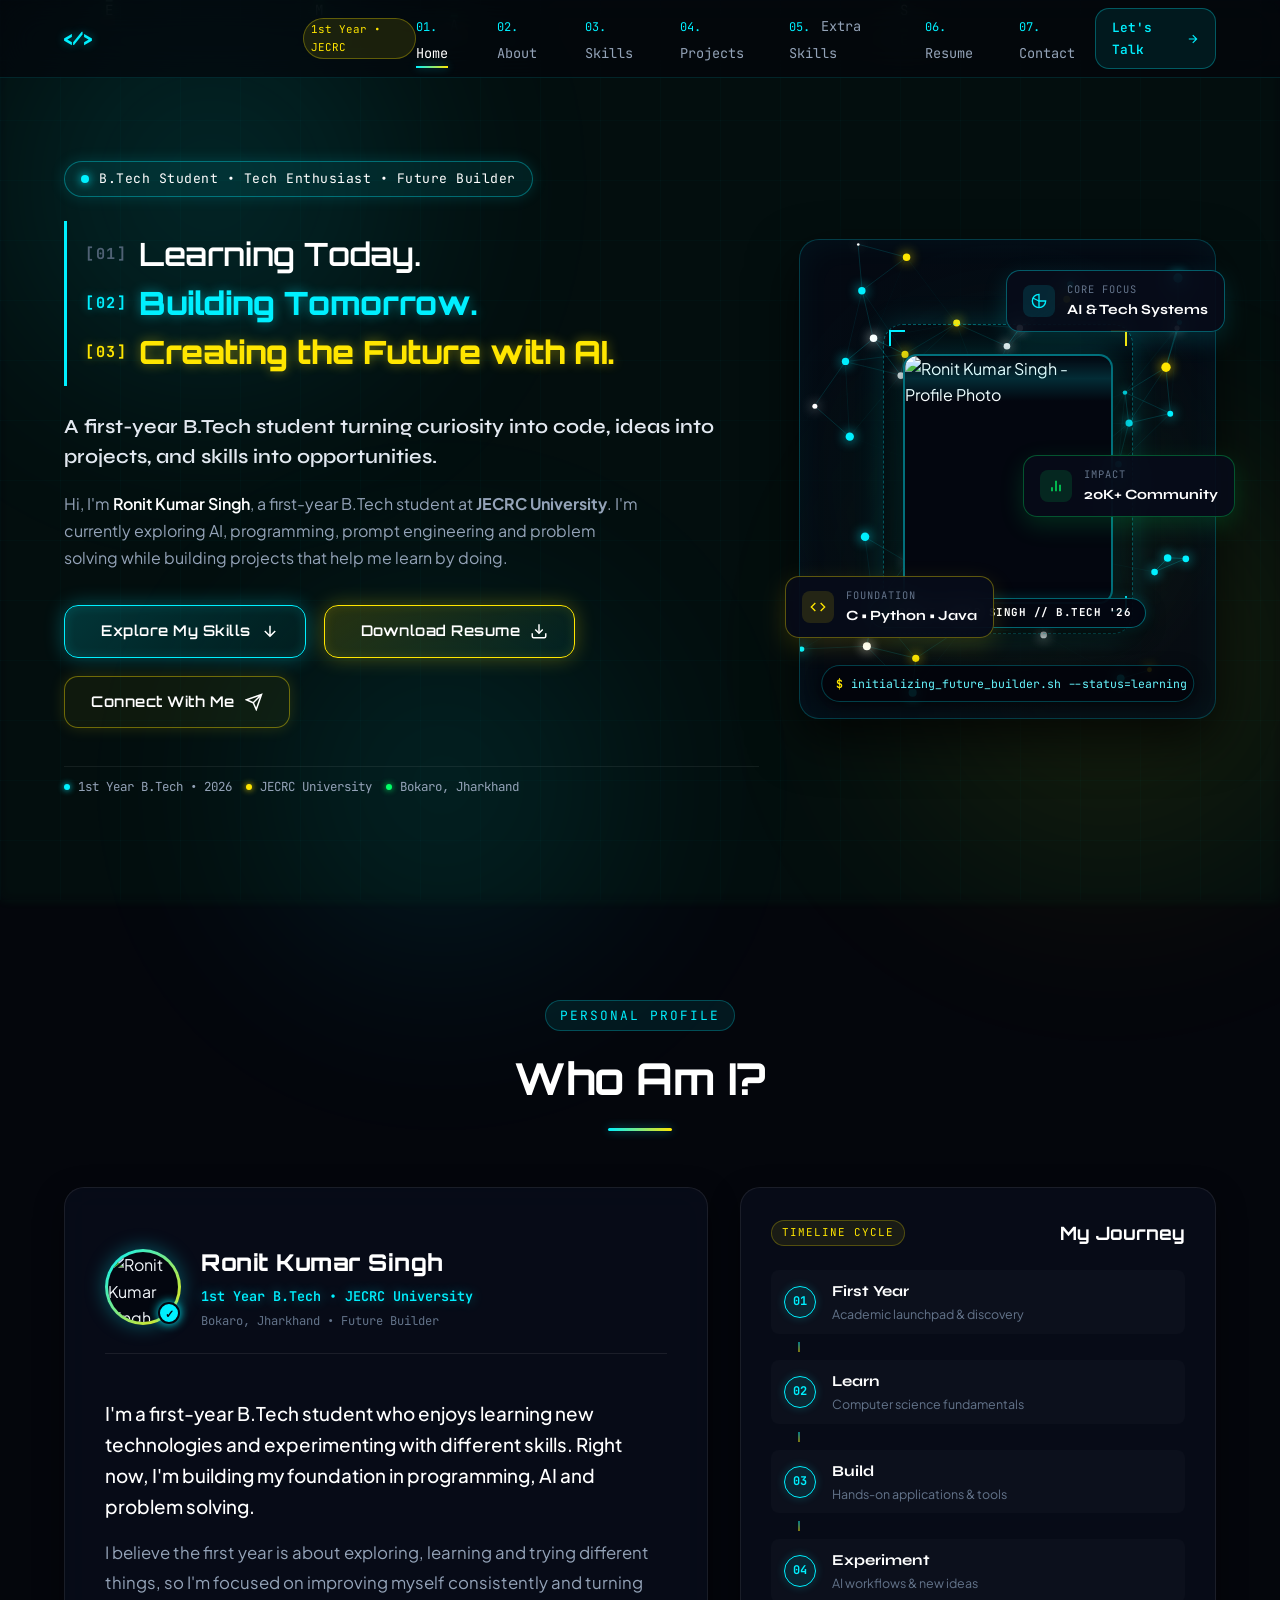
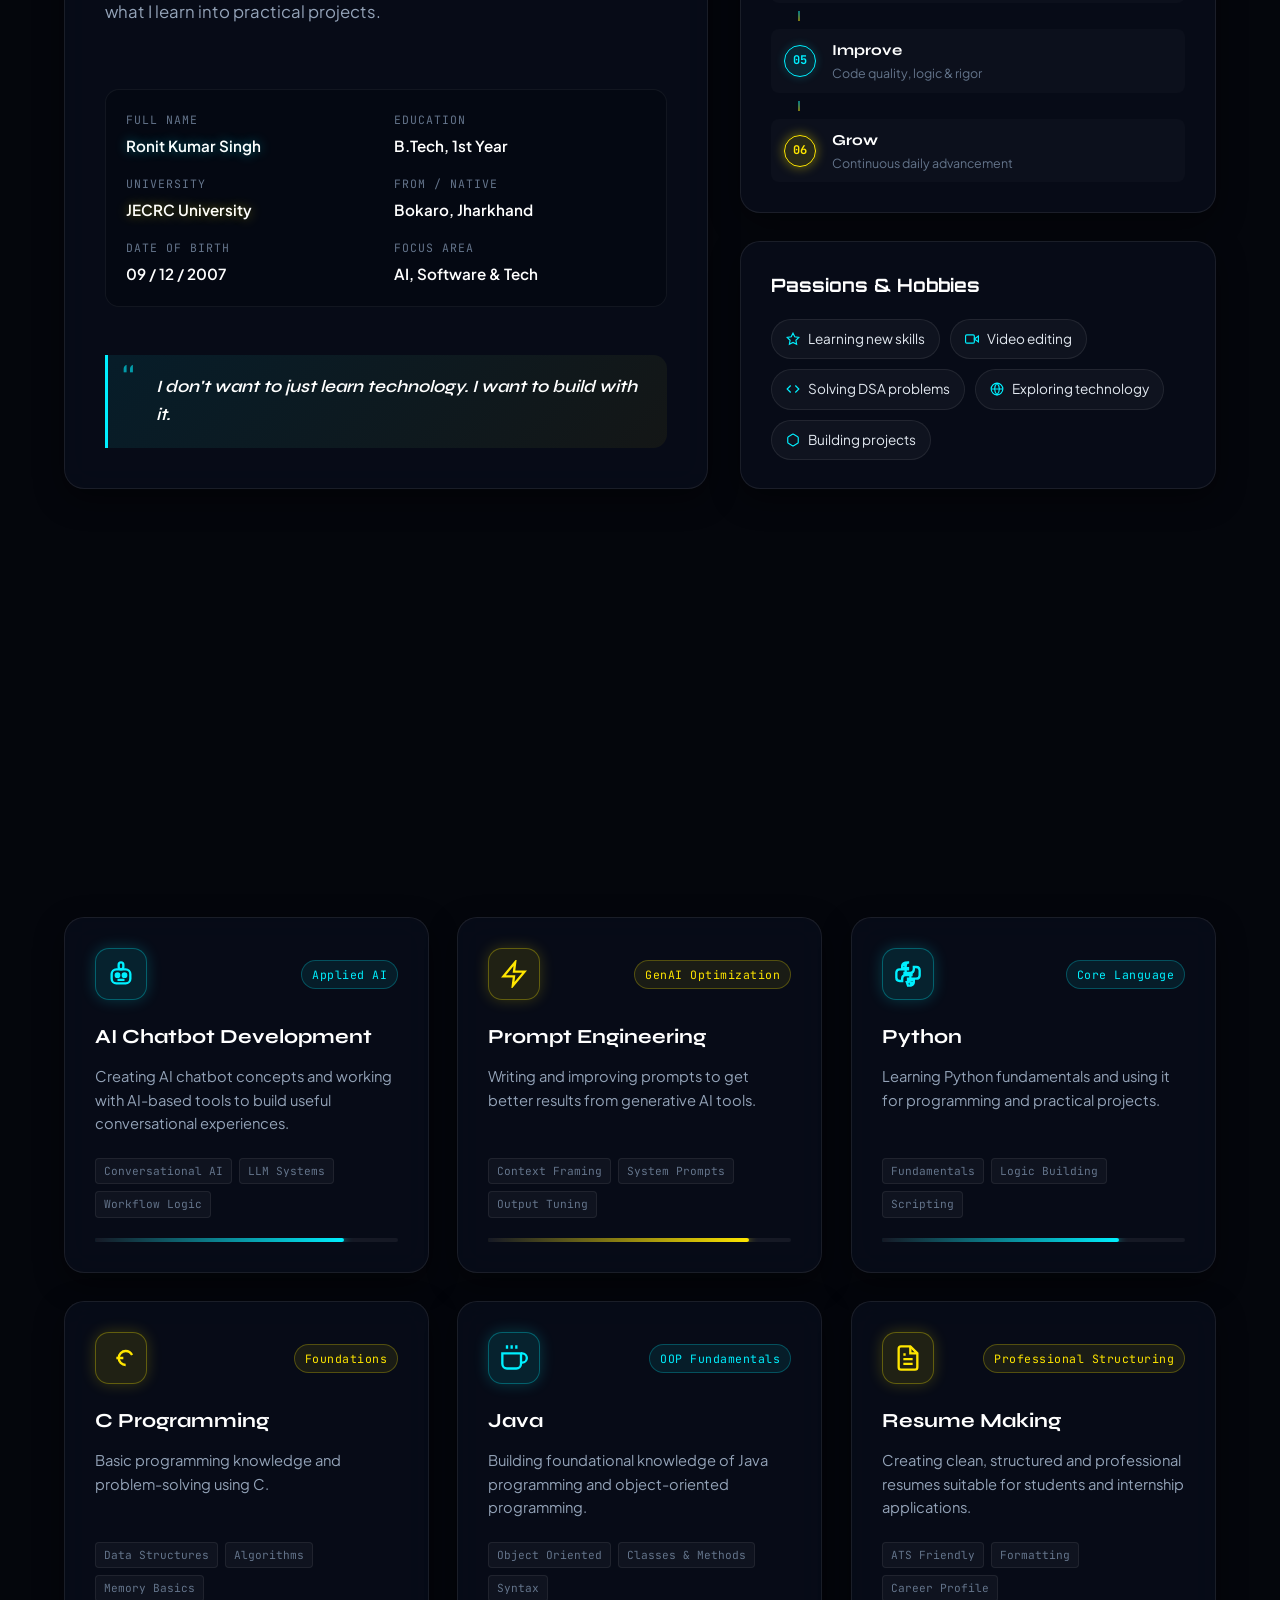
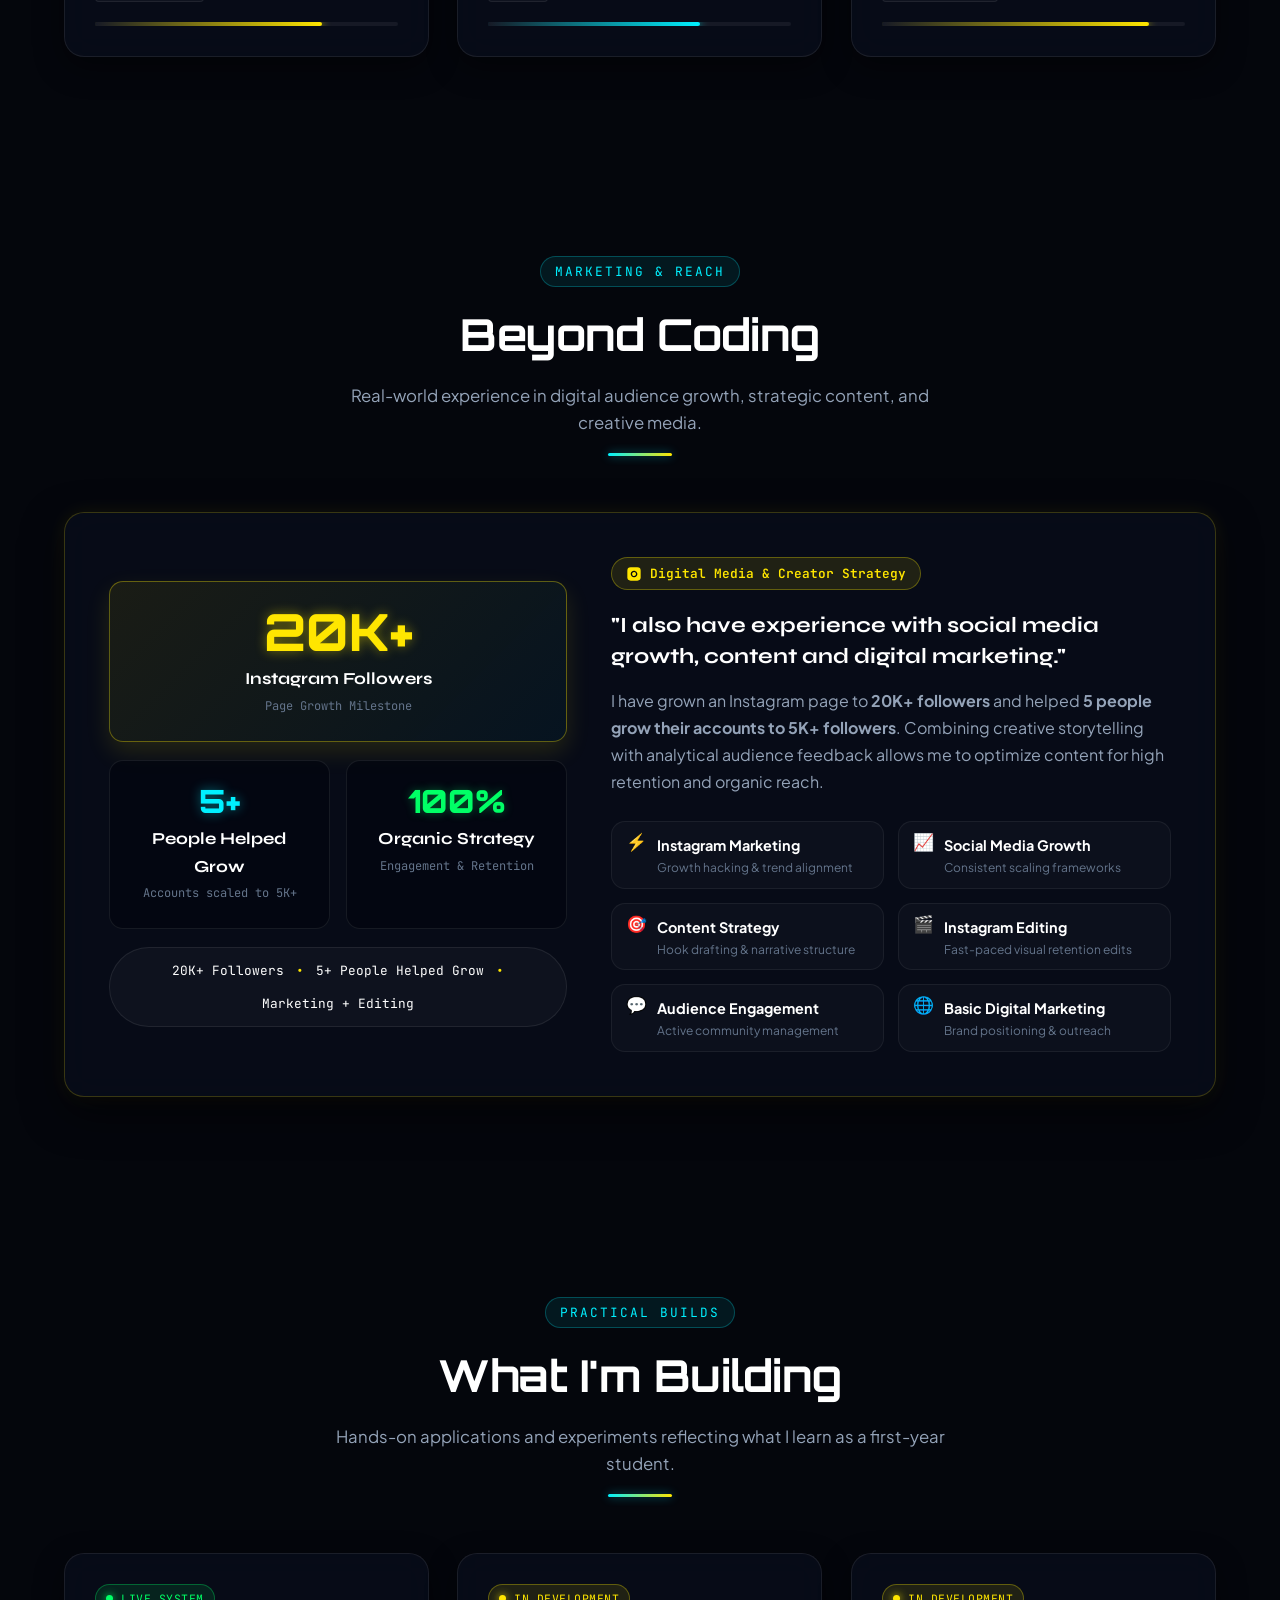
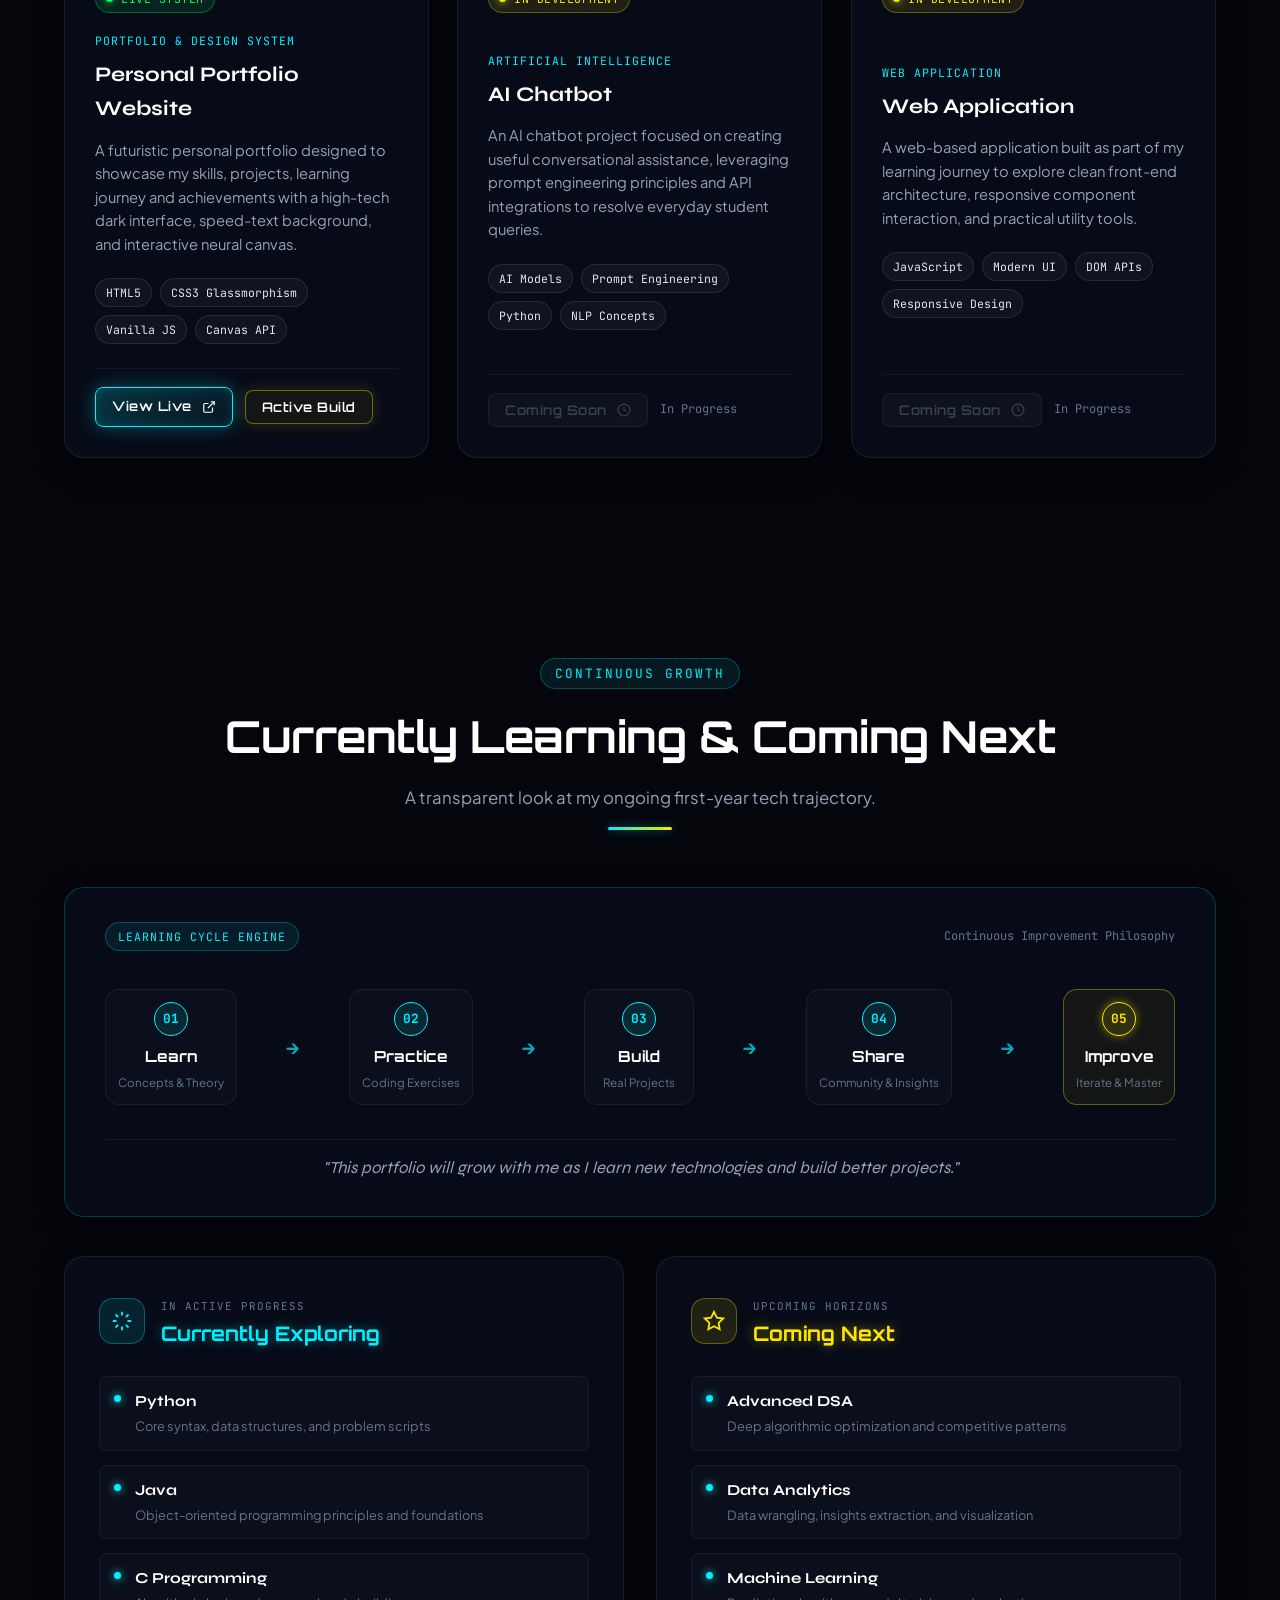
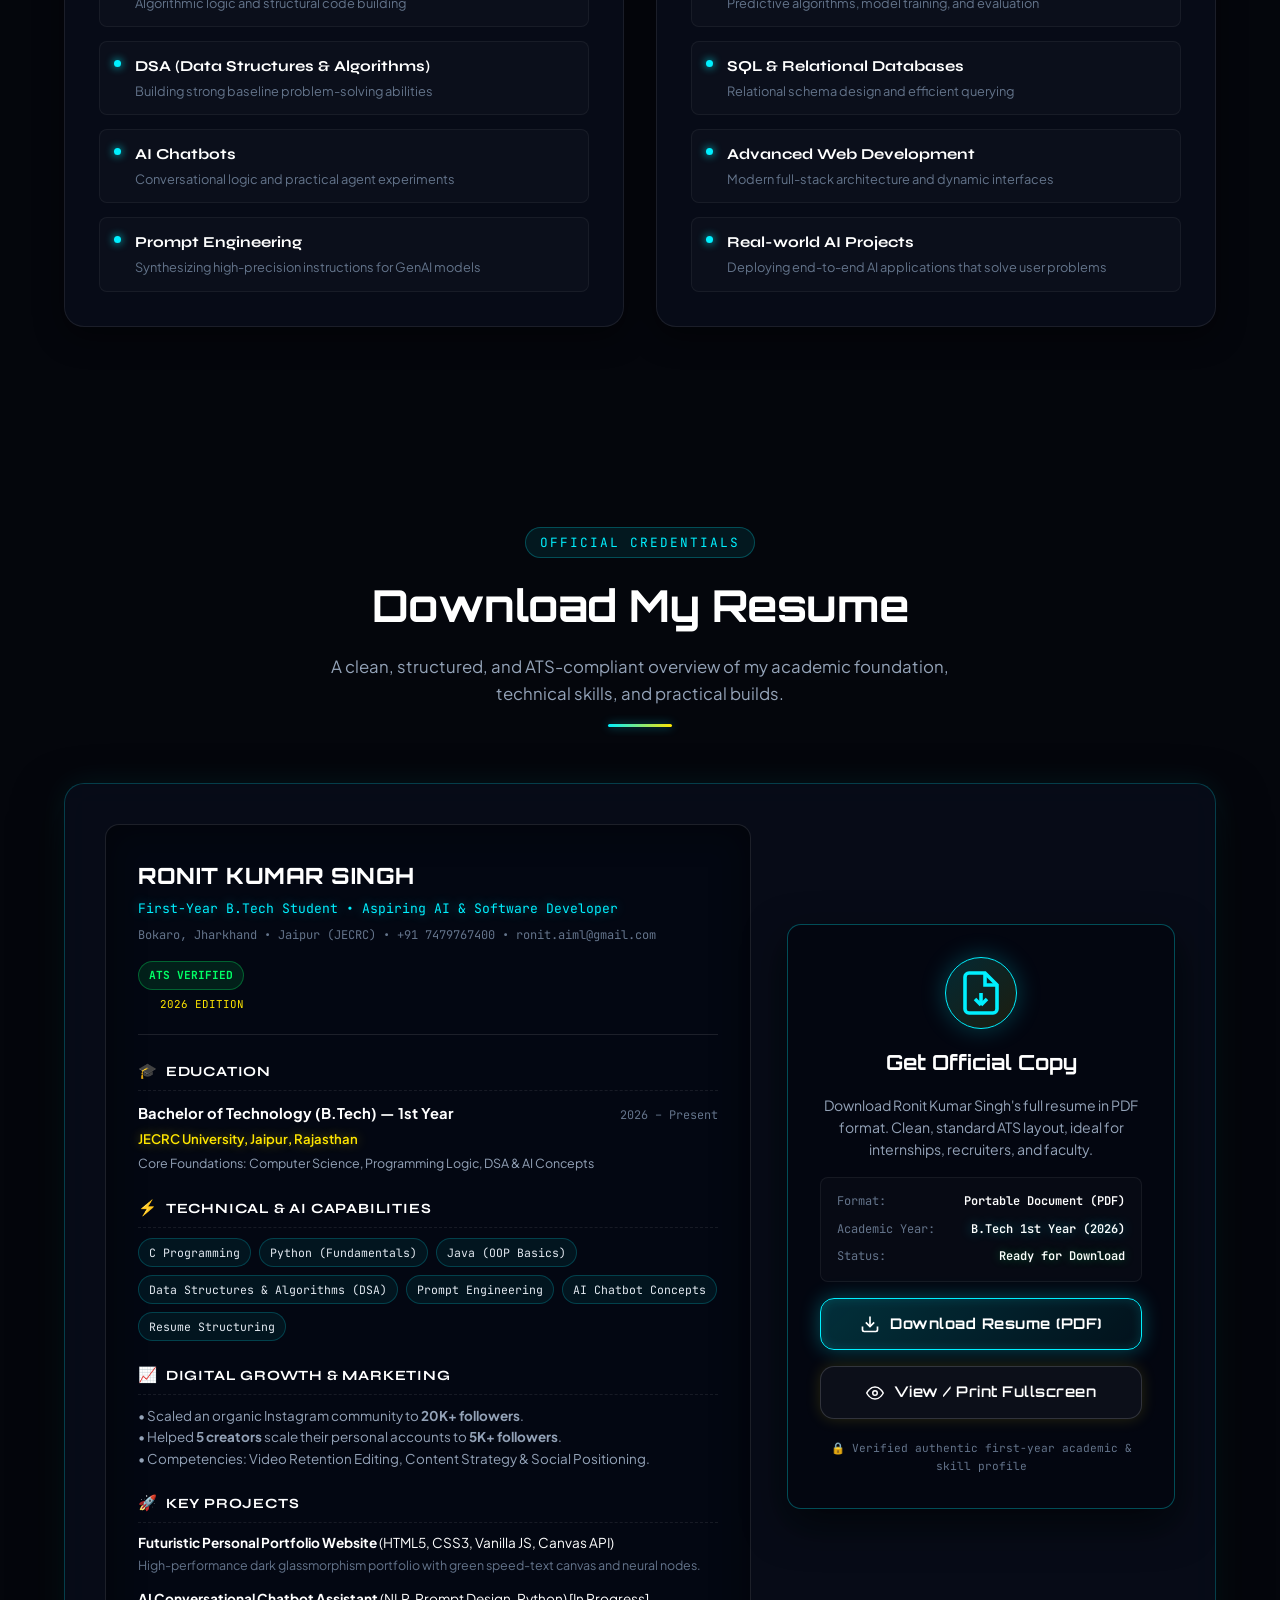
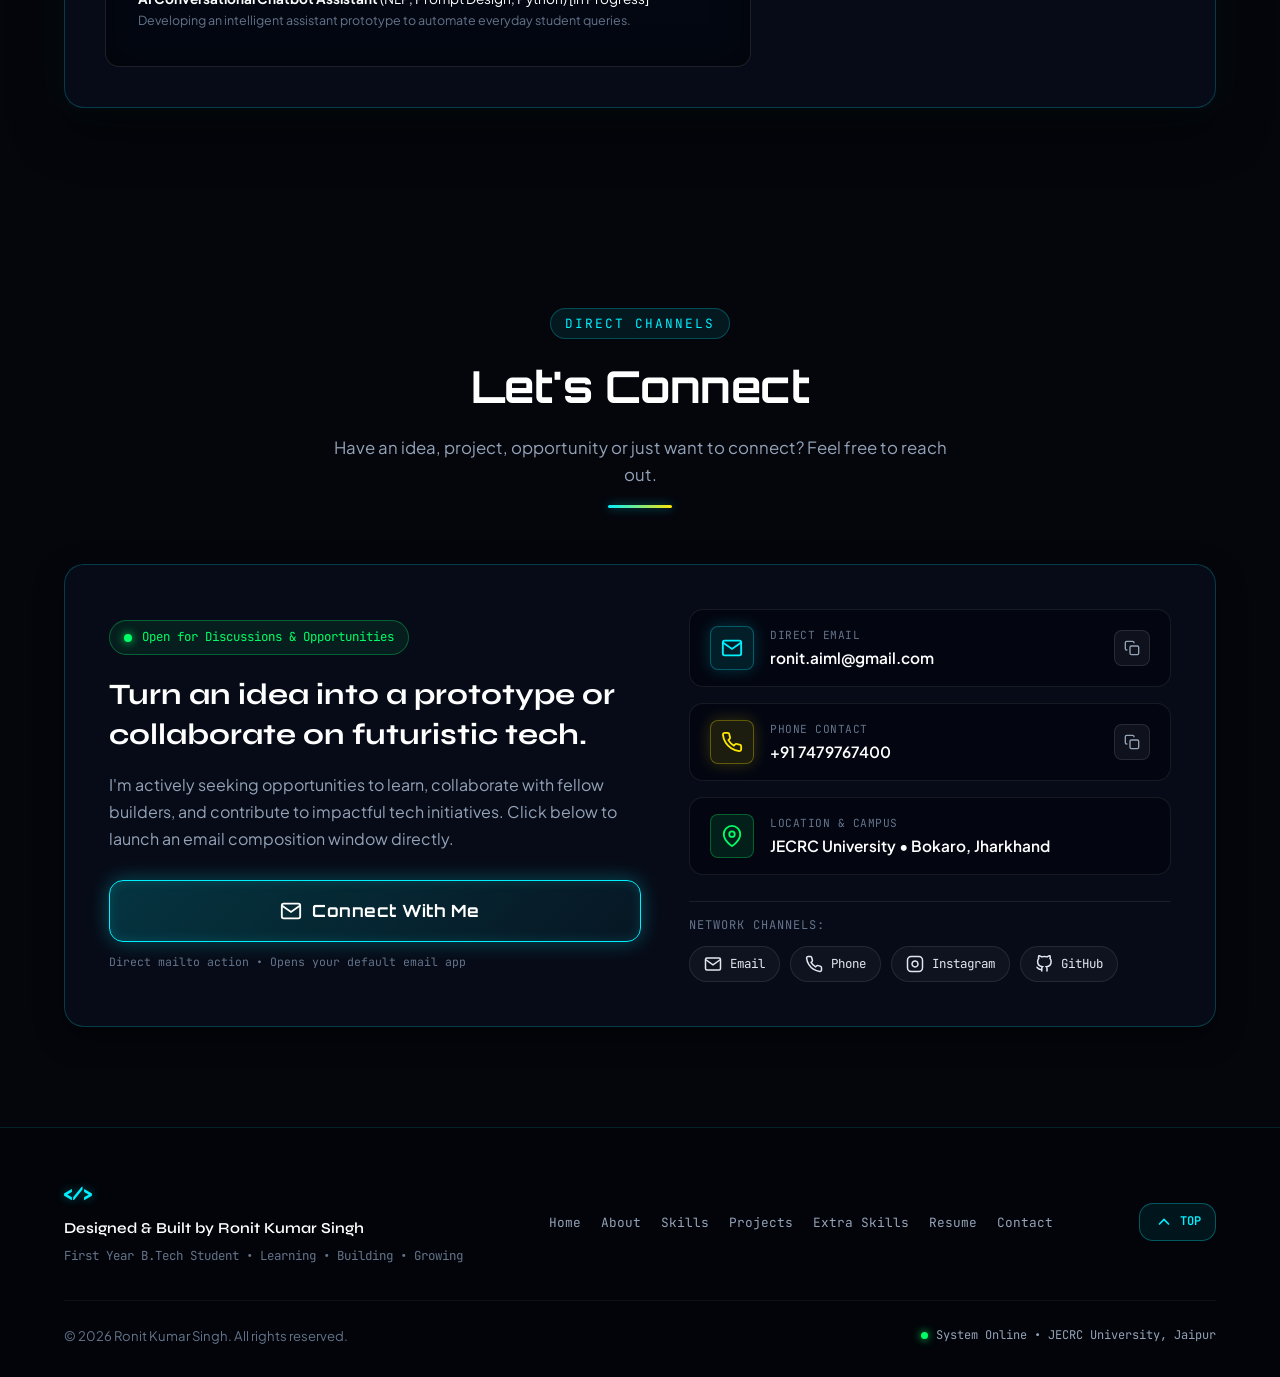
==== commit 66edc986: "Update index.html" ====
--- a/ronit new portfolio/index.html
+++ b/ronit new portfolio/index.html
@@ -185,8 +185,8 @@
 
               <div class="portrait-img-wrapper">
               
-              <img src="./profile-photo.jpg" alt="Ronit Kumar Singh - Profile Photo" class="cyber-portrait-img" 
-                onerror="this.onerror=null; this.src='/profile-photo.jpg';">
+             <img src="./profile-photo.jpg" alt="Ronit Kumar Singh - Profile Photo" class="cyber-portrait-img">
+
 
                 <div class="portrait-scanline"></div>
               </div>
--- a/ronit new portfolio/style.css
+++ b/ronit new portfolio/style.css
@@ -17,6 +17,15 @@
   --neon-blue-light: #67f6ff;
   --neon-blue-glow: rgba(0, 240, 255, 0.45);
   --neon-blue-dim: rgba(0, 240, 255, 0.12);
+
+  .cyber-portrait-img {
+  display: block !important;
+  width: 100% !important;
+  height: 100% !important;
+  object-fit: cover;
+  opacity: 1 !important;
+  visibility: visible !important;
+}
 
   /* Secondary Accent: Neon Yellow */
   --neon-yellow: #ffe600;
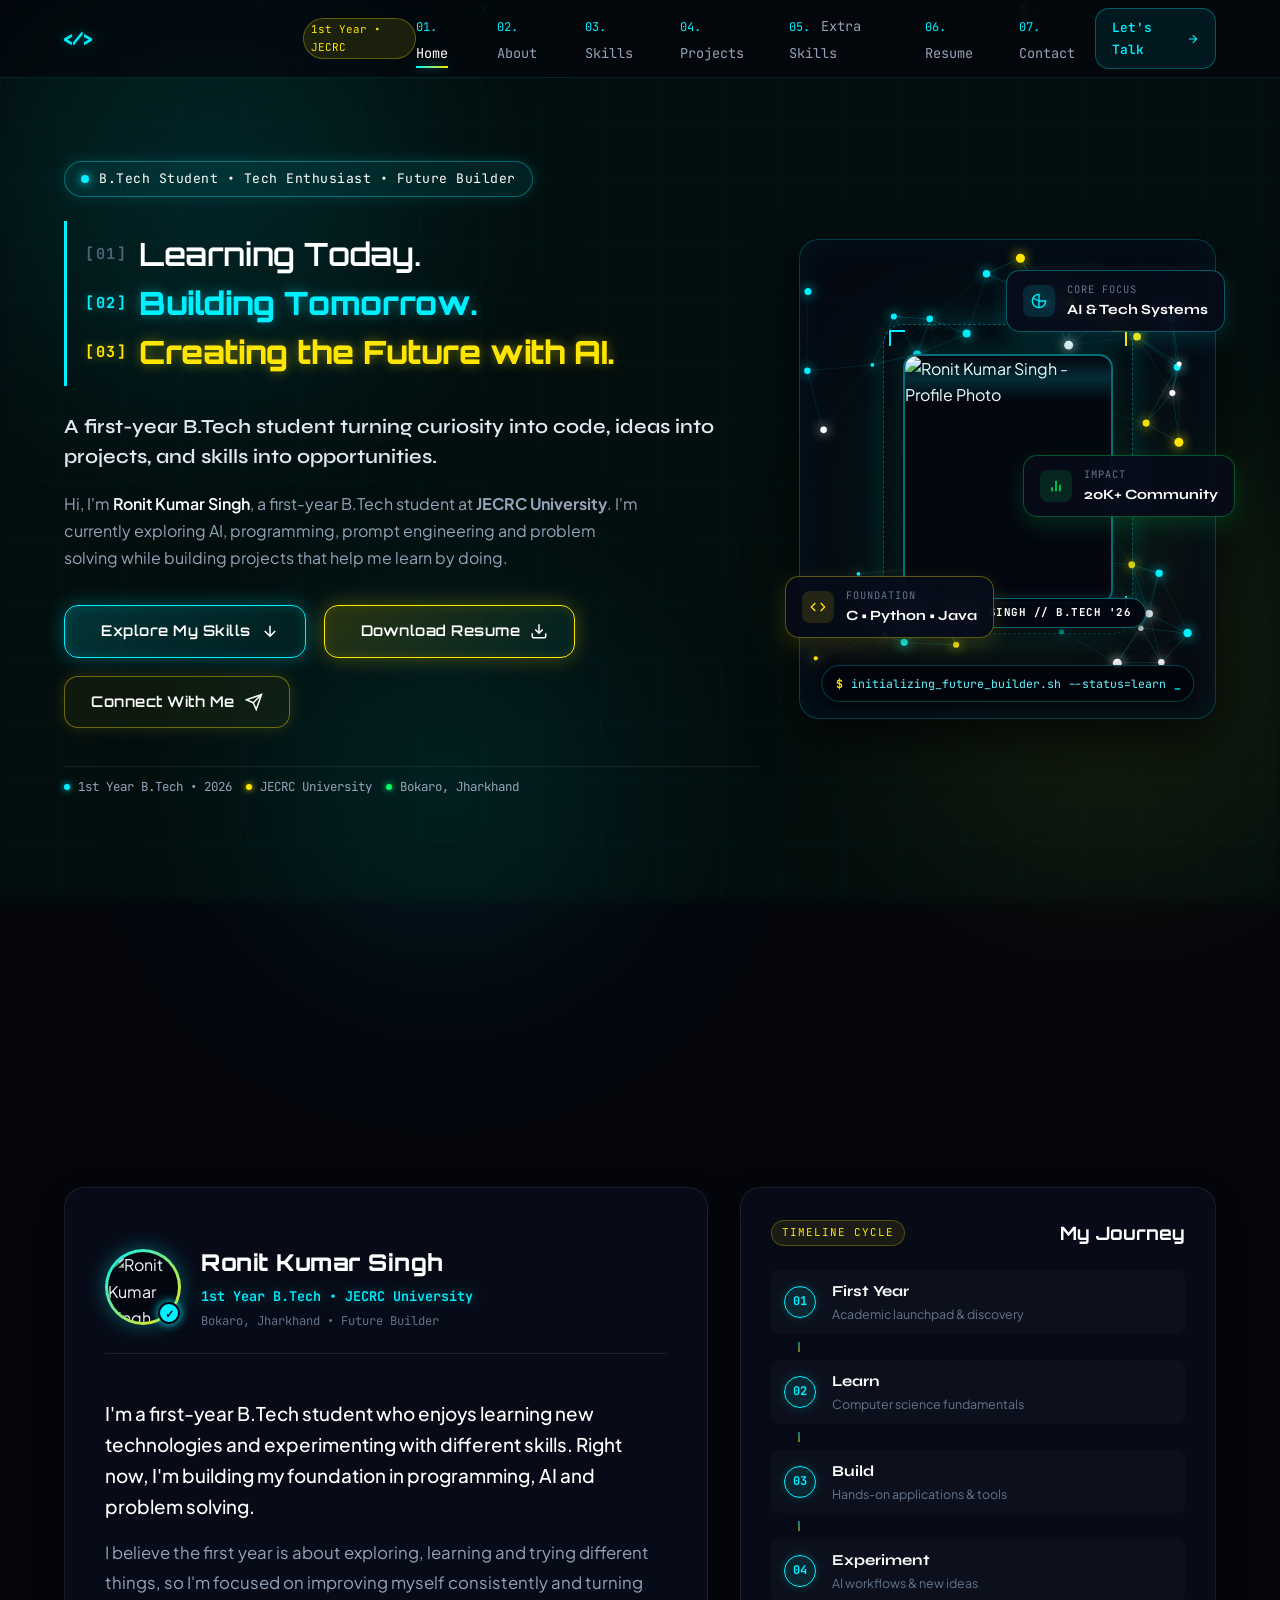
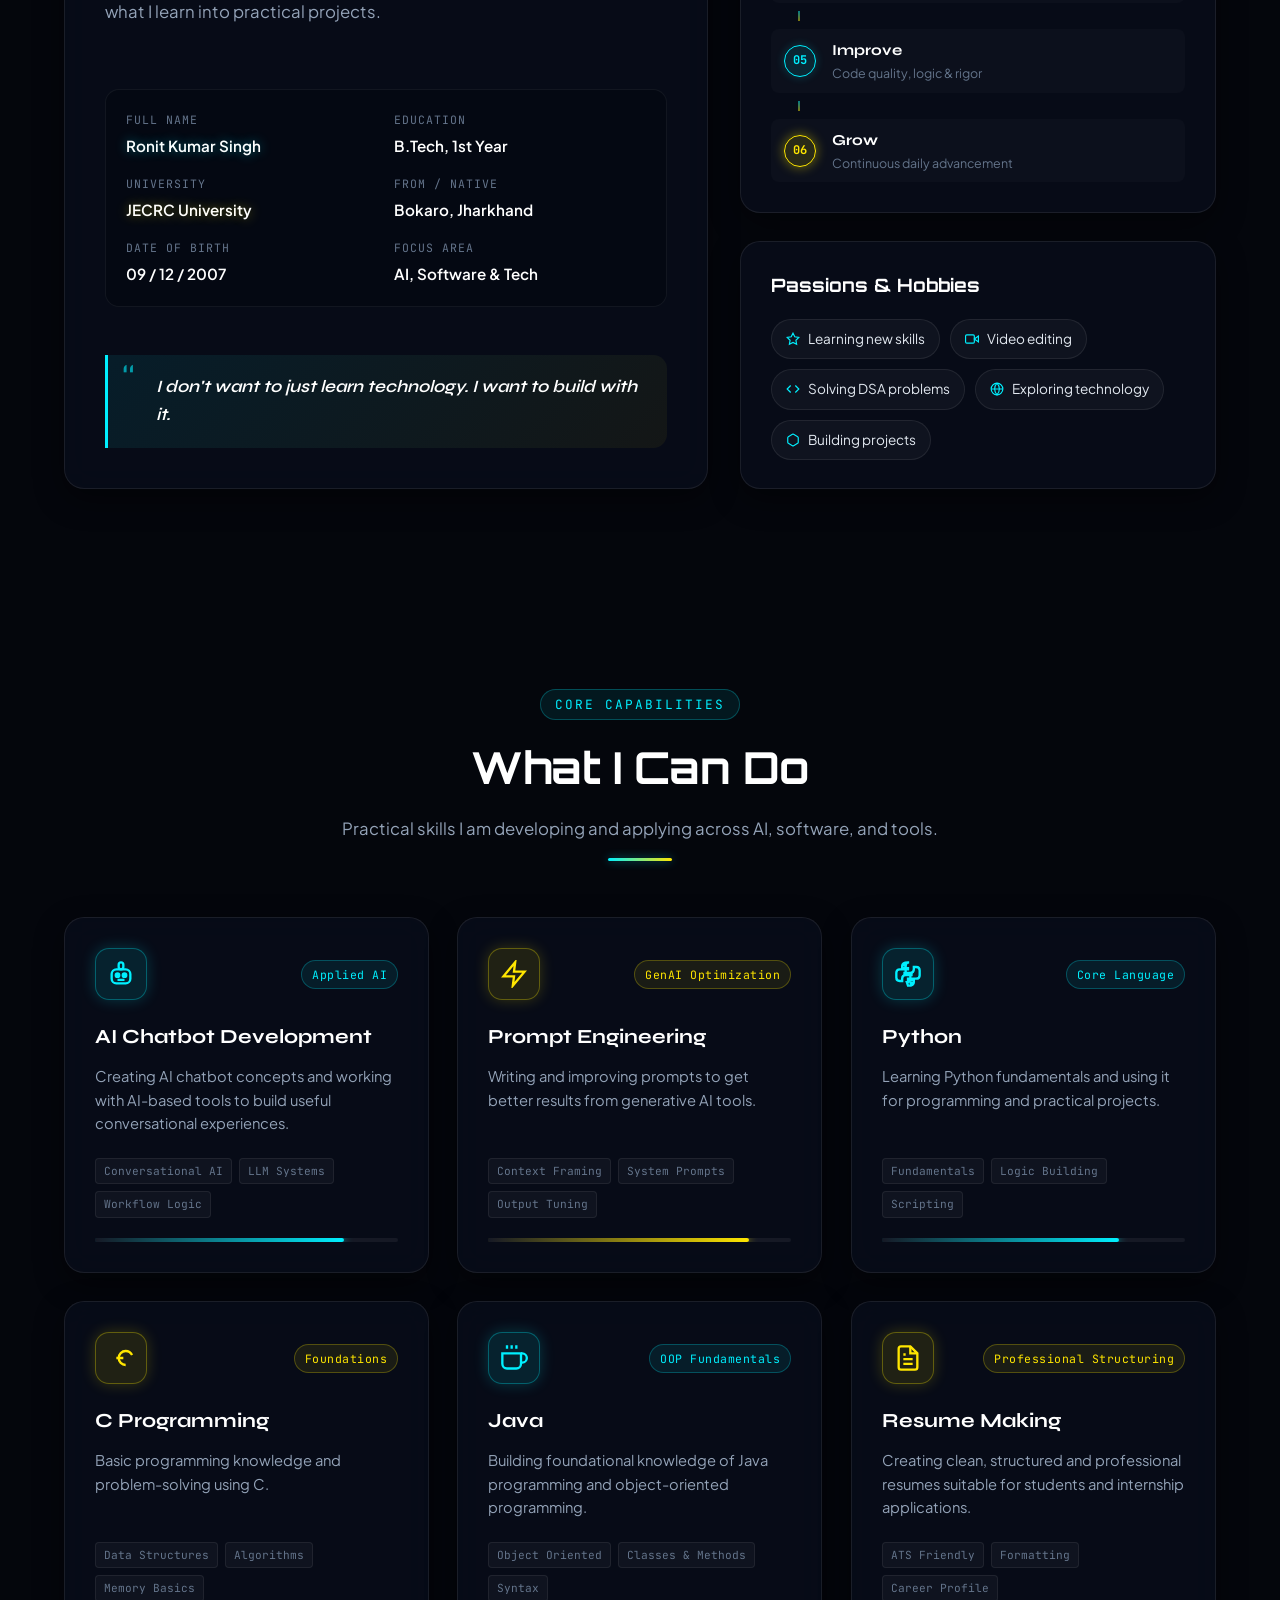
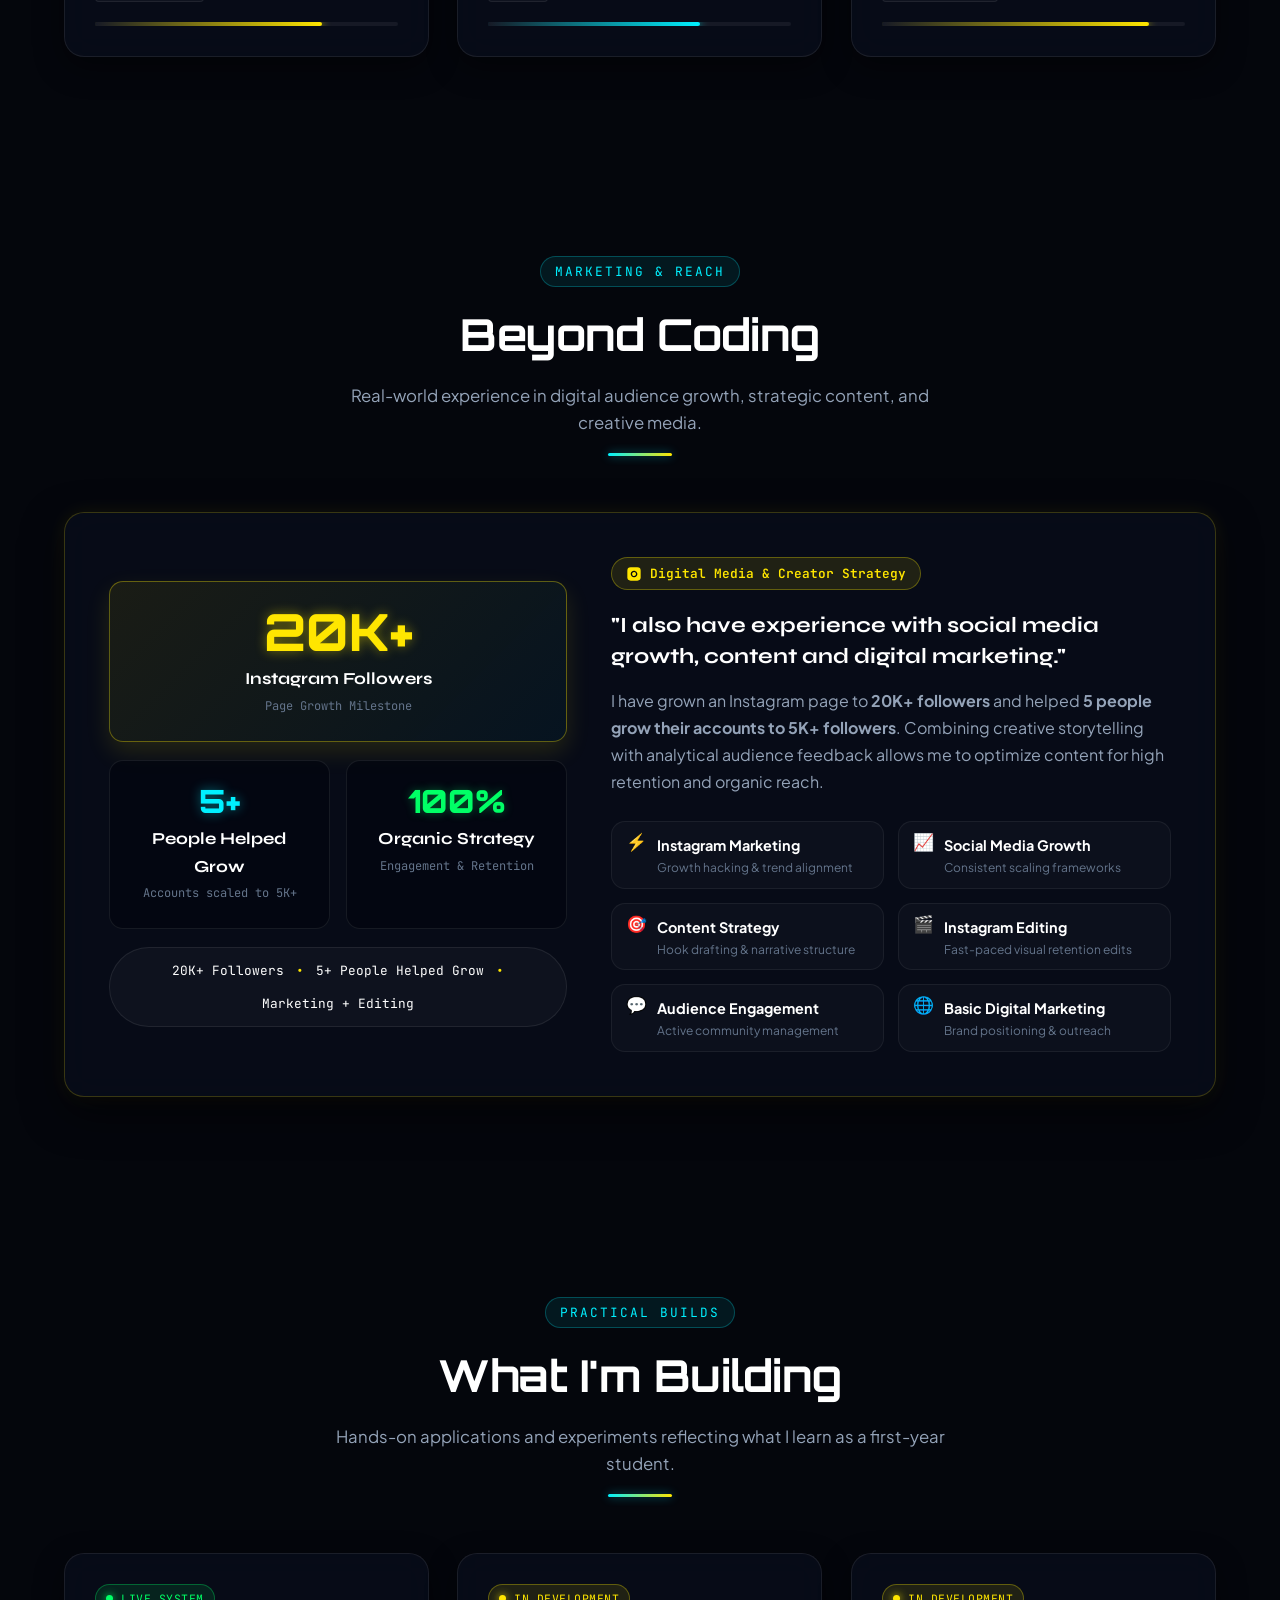
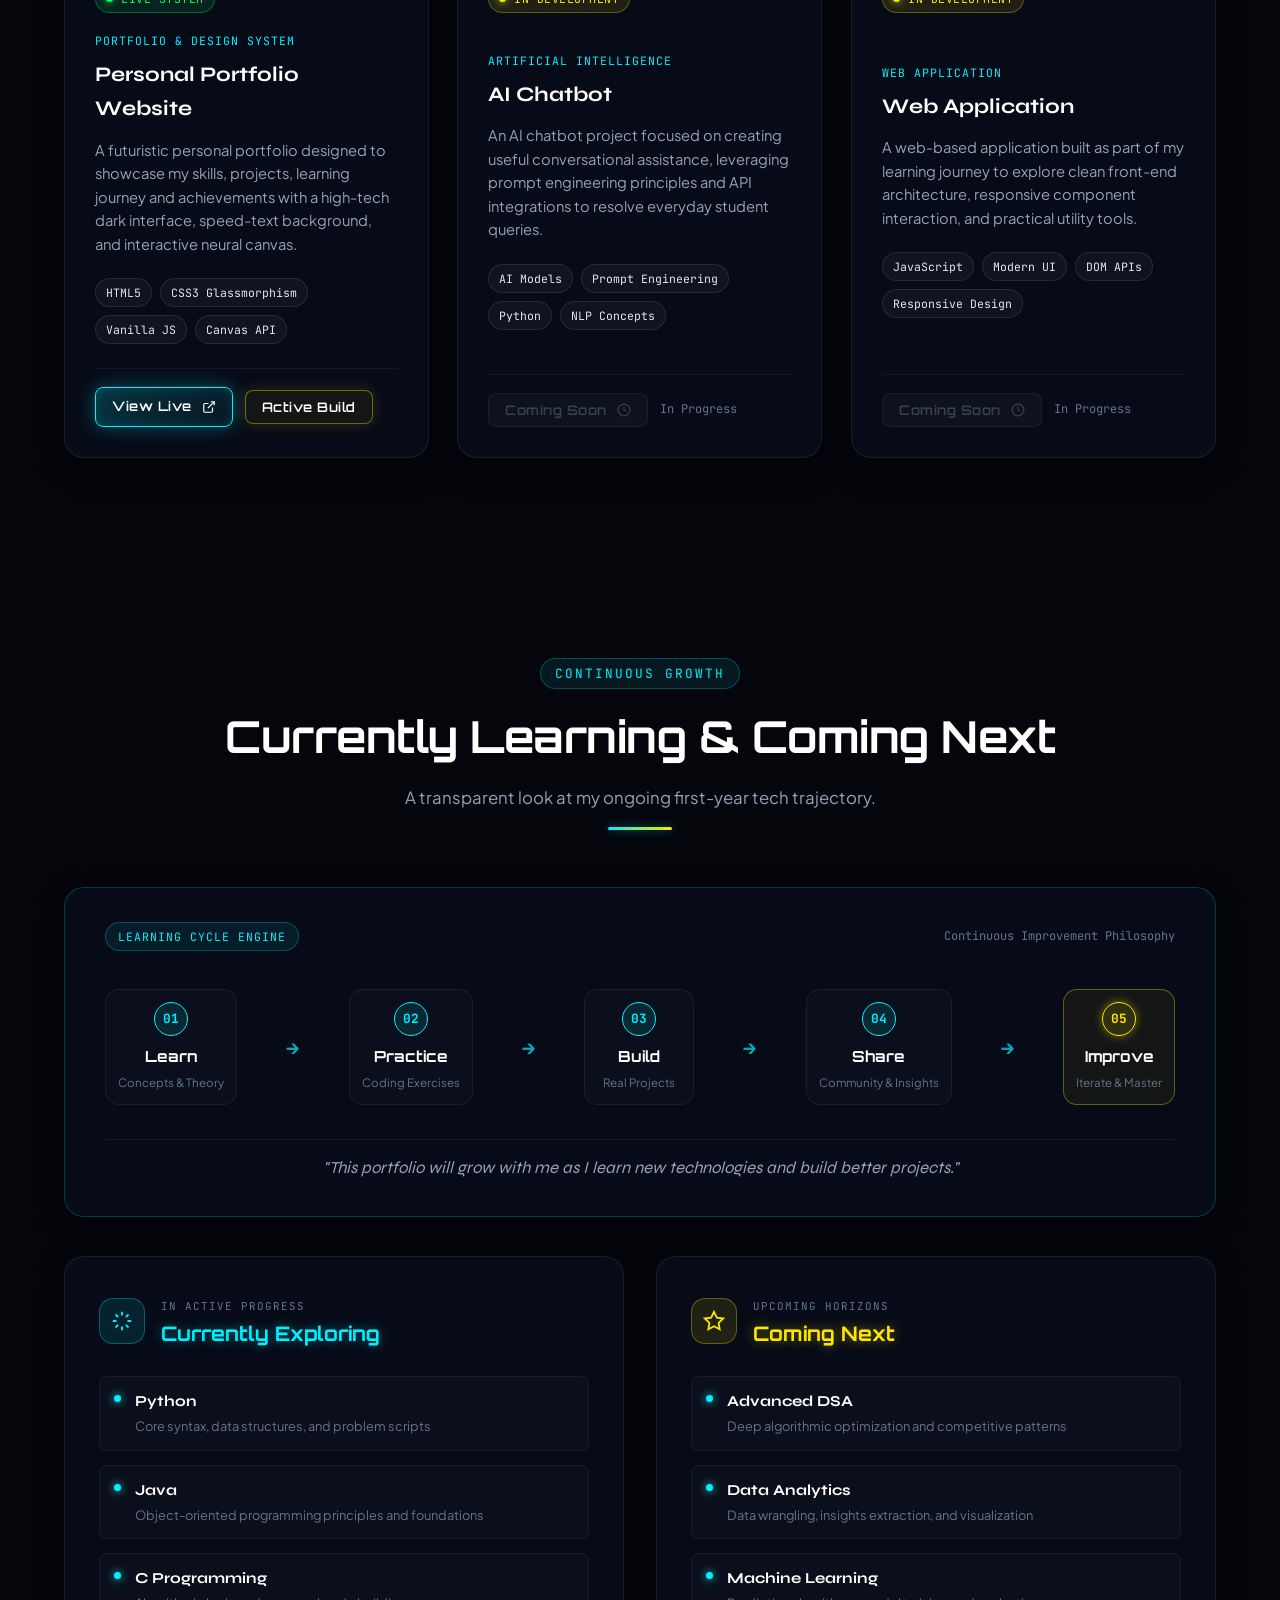
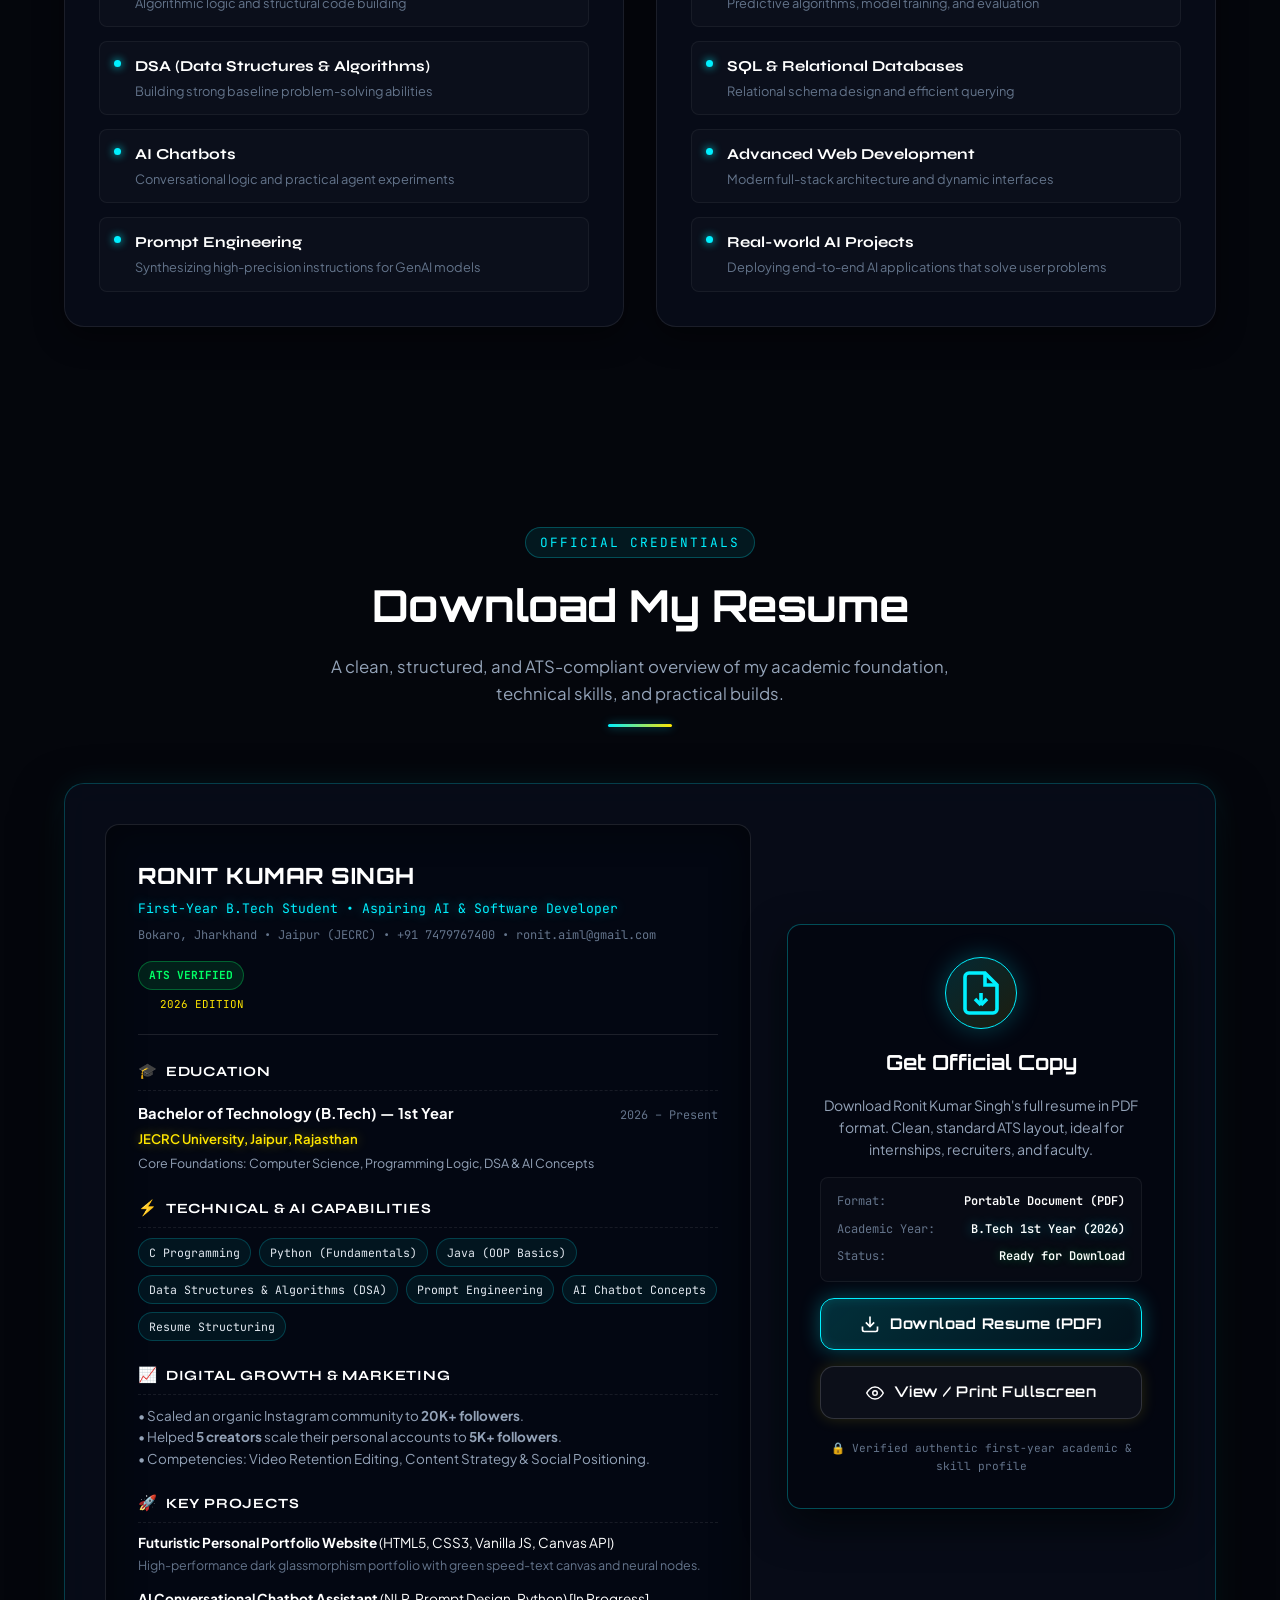
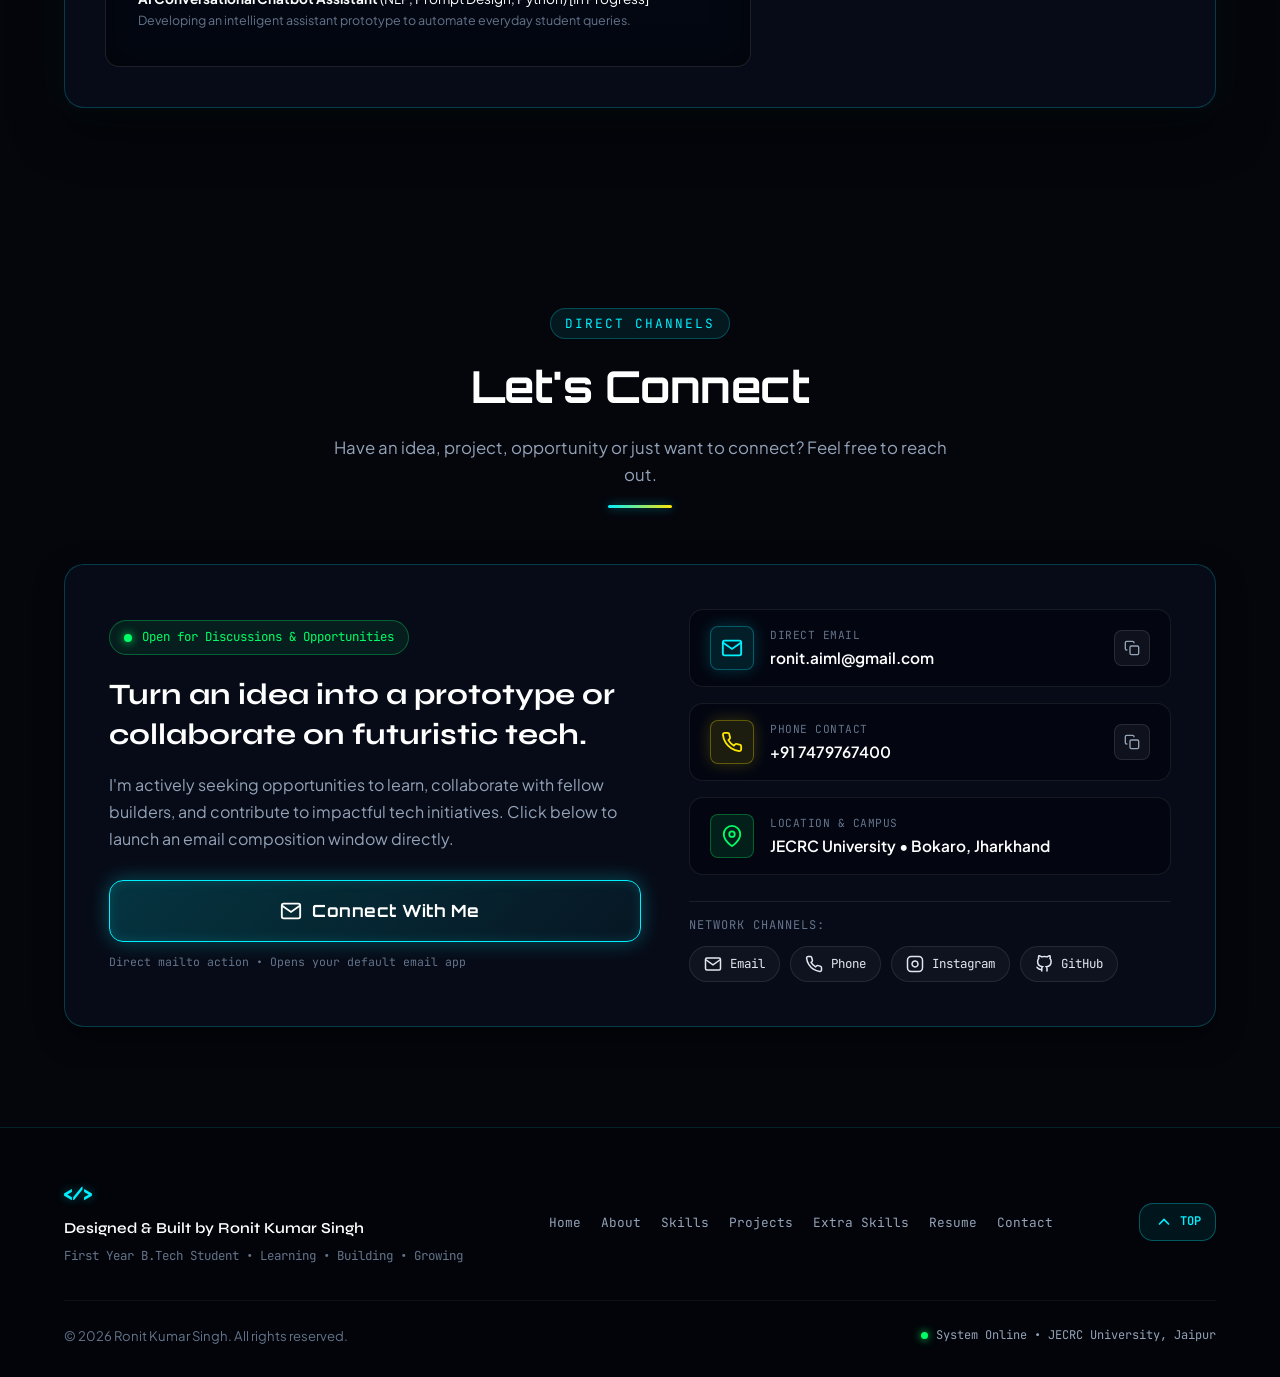
==== commit d523b3bb: "Update index.html" ====
--- a/ronit new portfolio/index.html
+++ b/ronit new portfolio/index.html
@@ -185,7 +185,11 @@
 
               <div class="portrait-img-wrapper">
               
-             <img src="./profile-photo.jpg" alt="Ronit Kumar Singh - Profile Photo" class="cyber-portrait-img">
+             <img
+               src="./profile-photo.jpg"
+               alt="Ronit Kumar Singh - Profile Photo"
+               class="cyber-portrait-img"
+              >
 
 
                 <div class="portrait-scanline"></div>
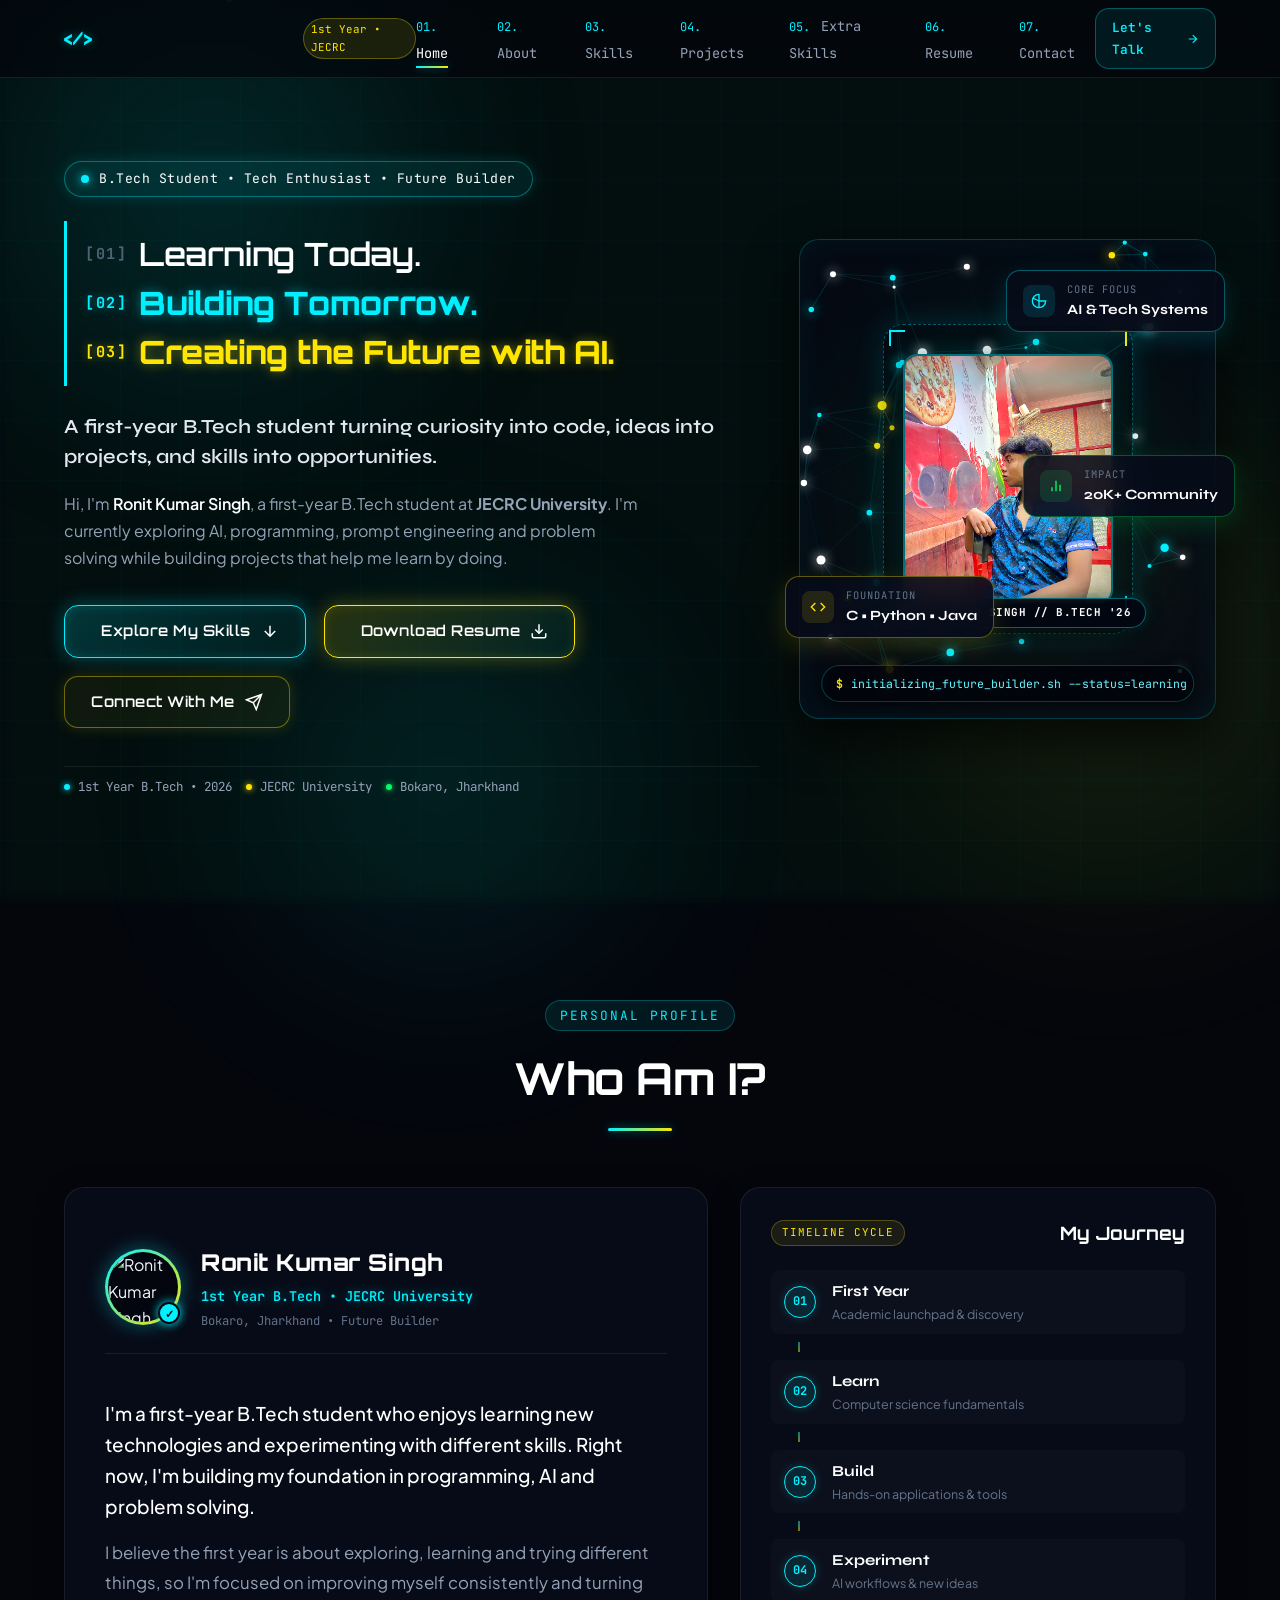
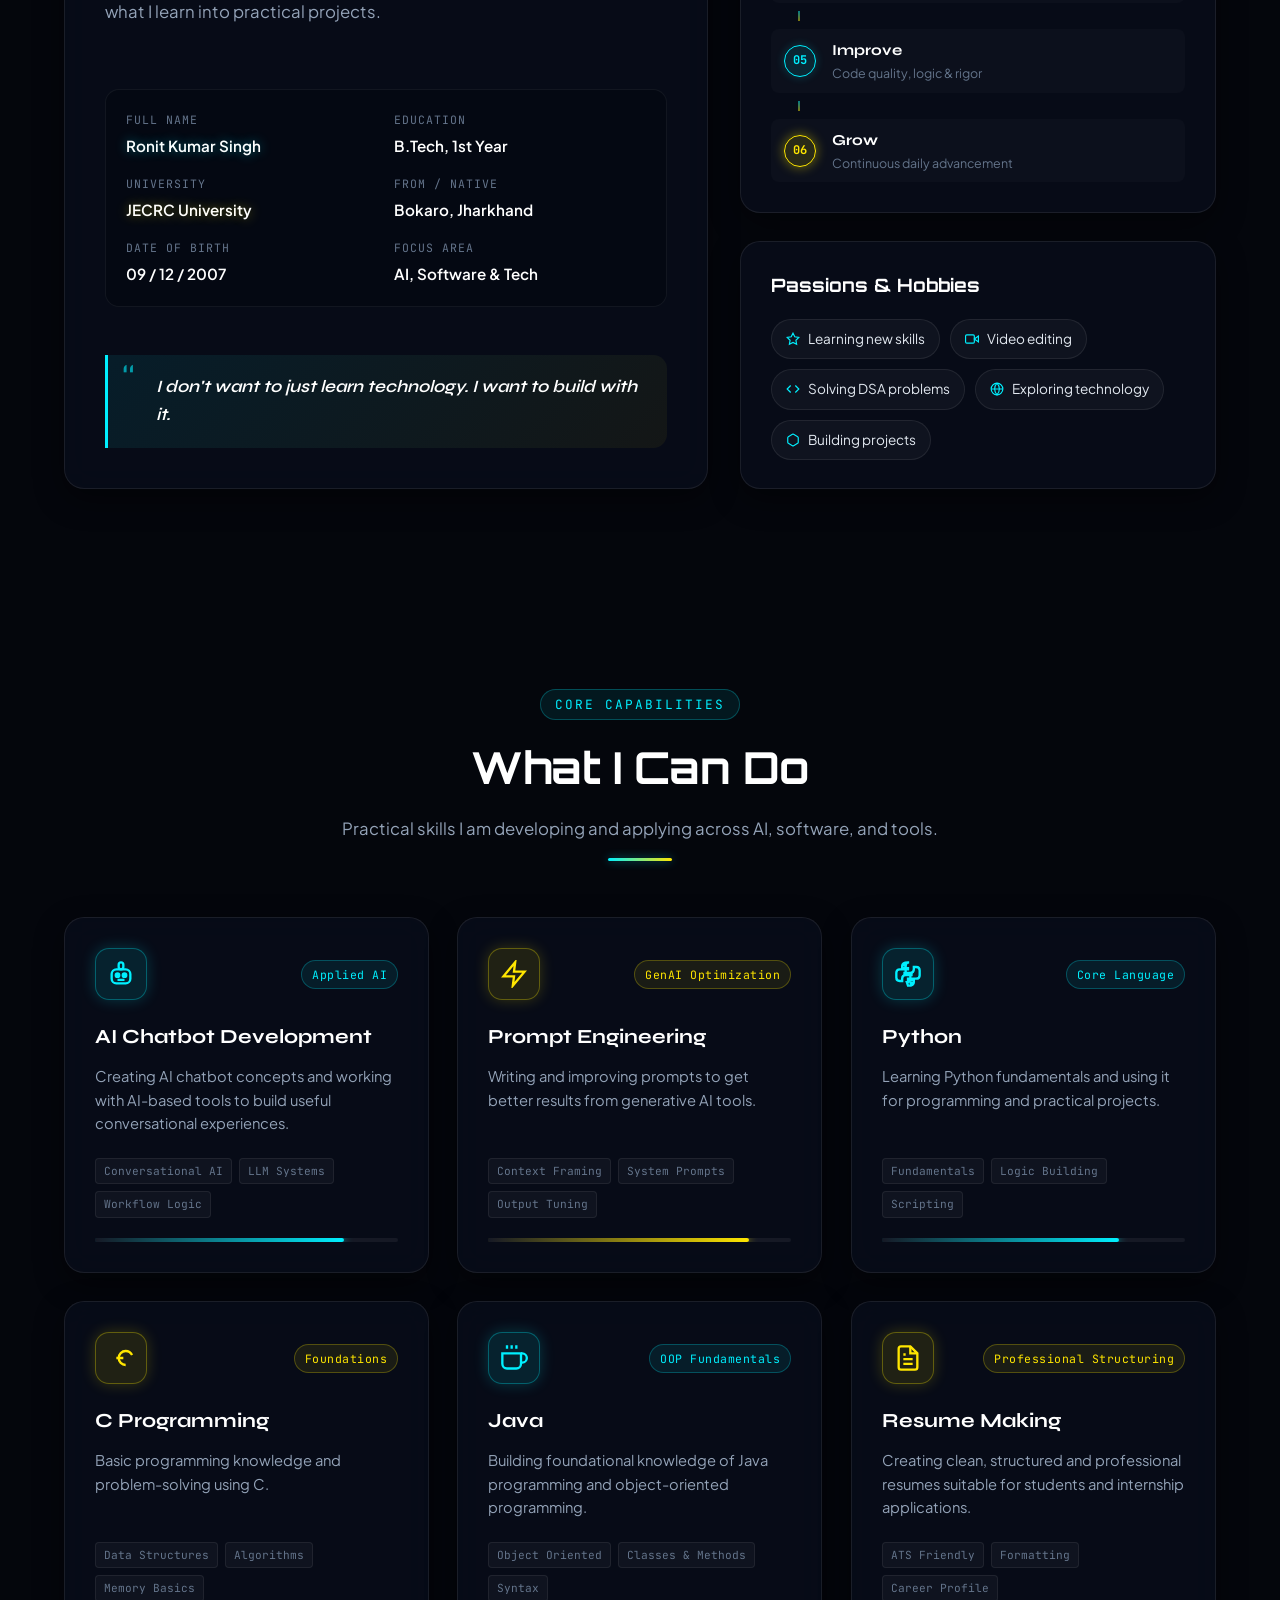
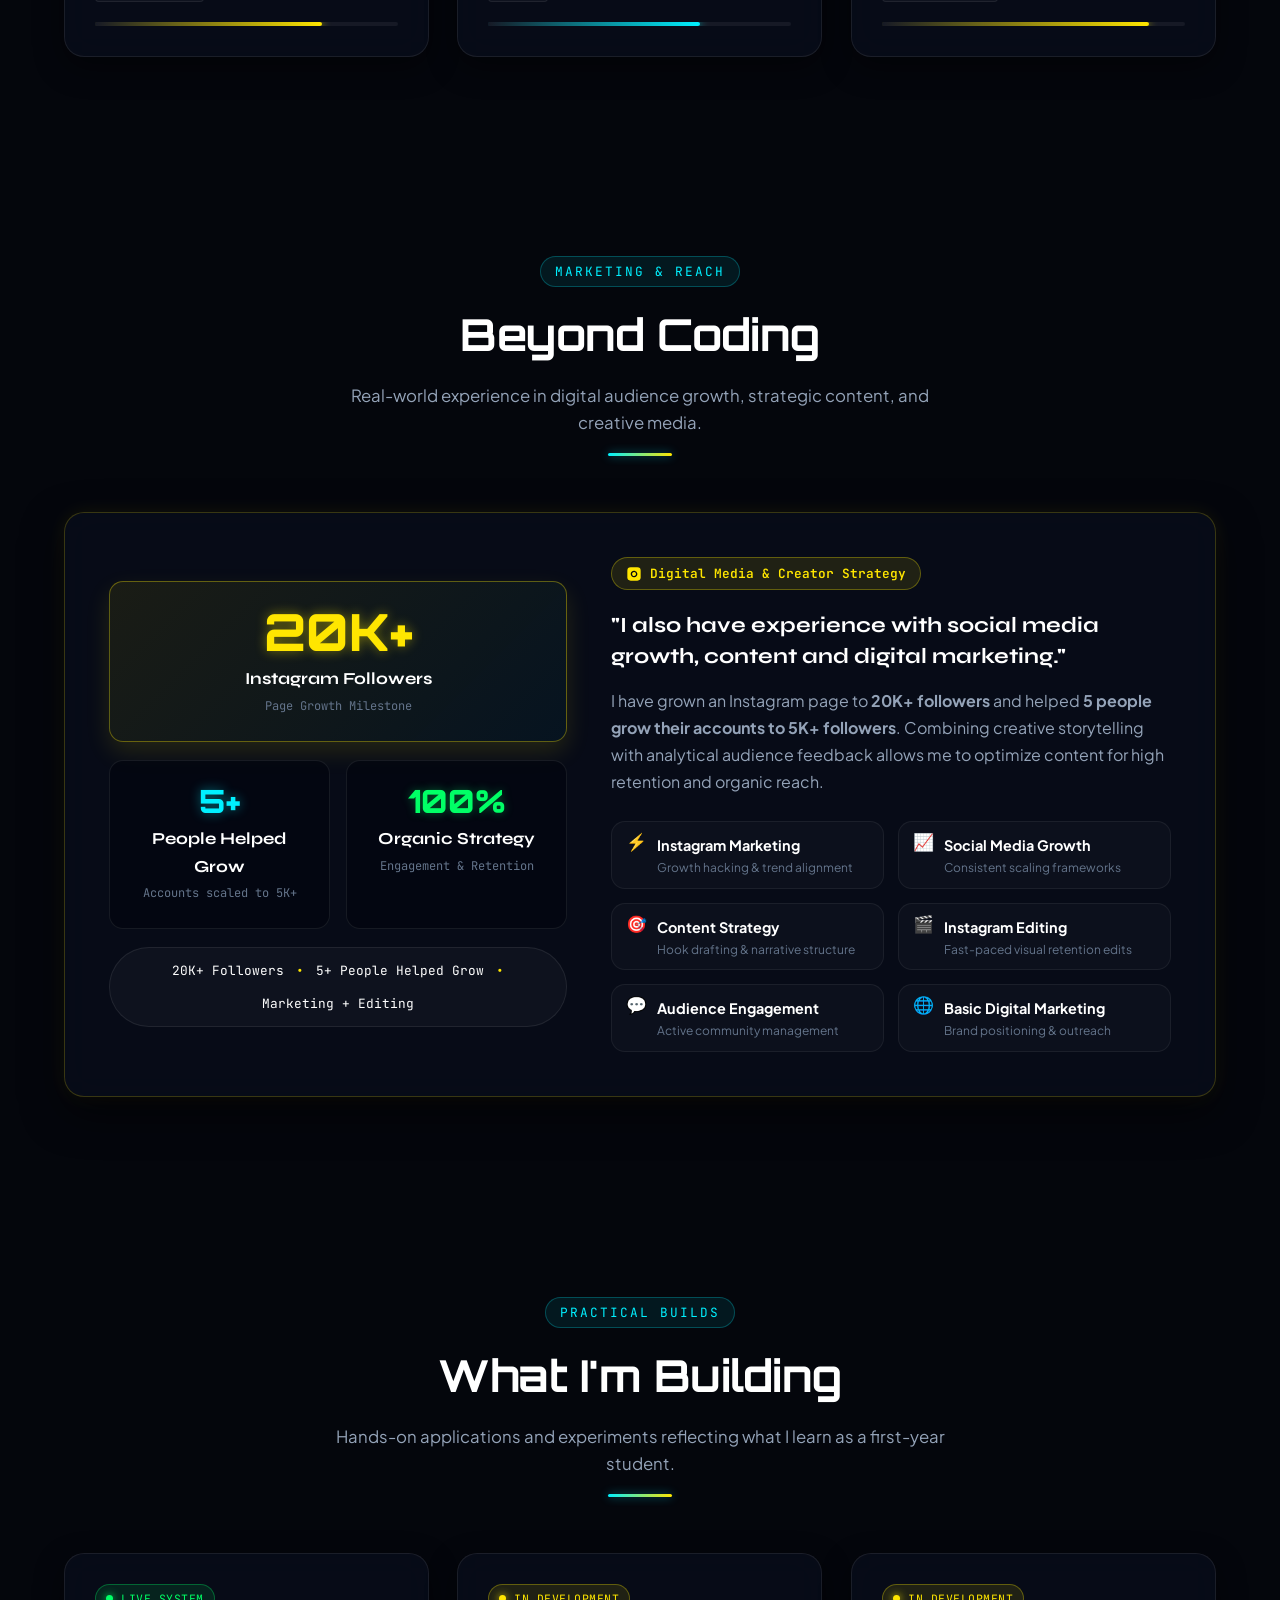
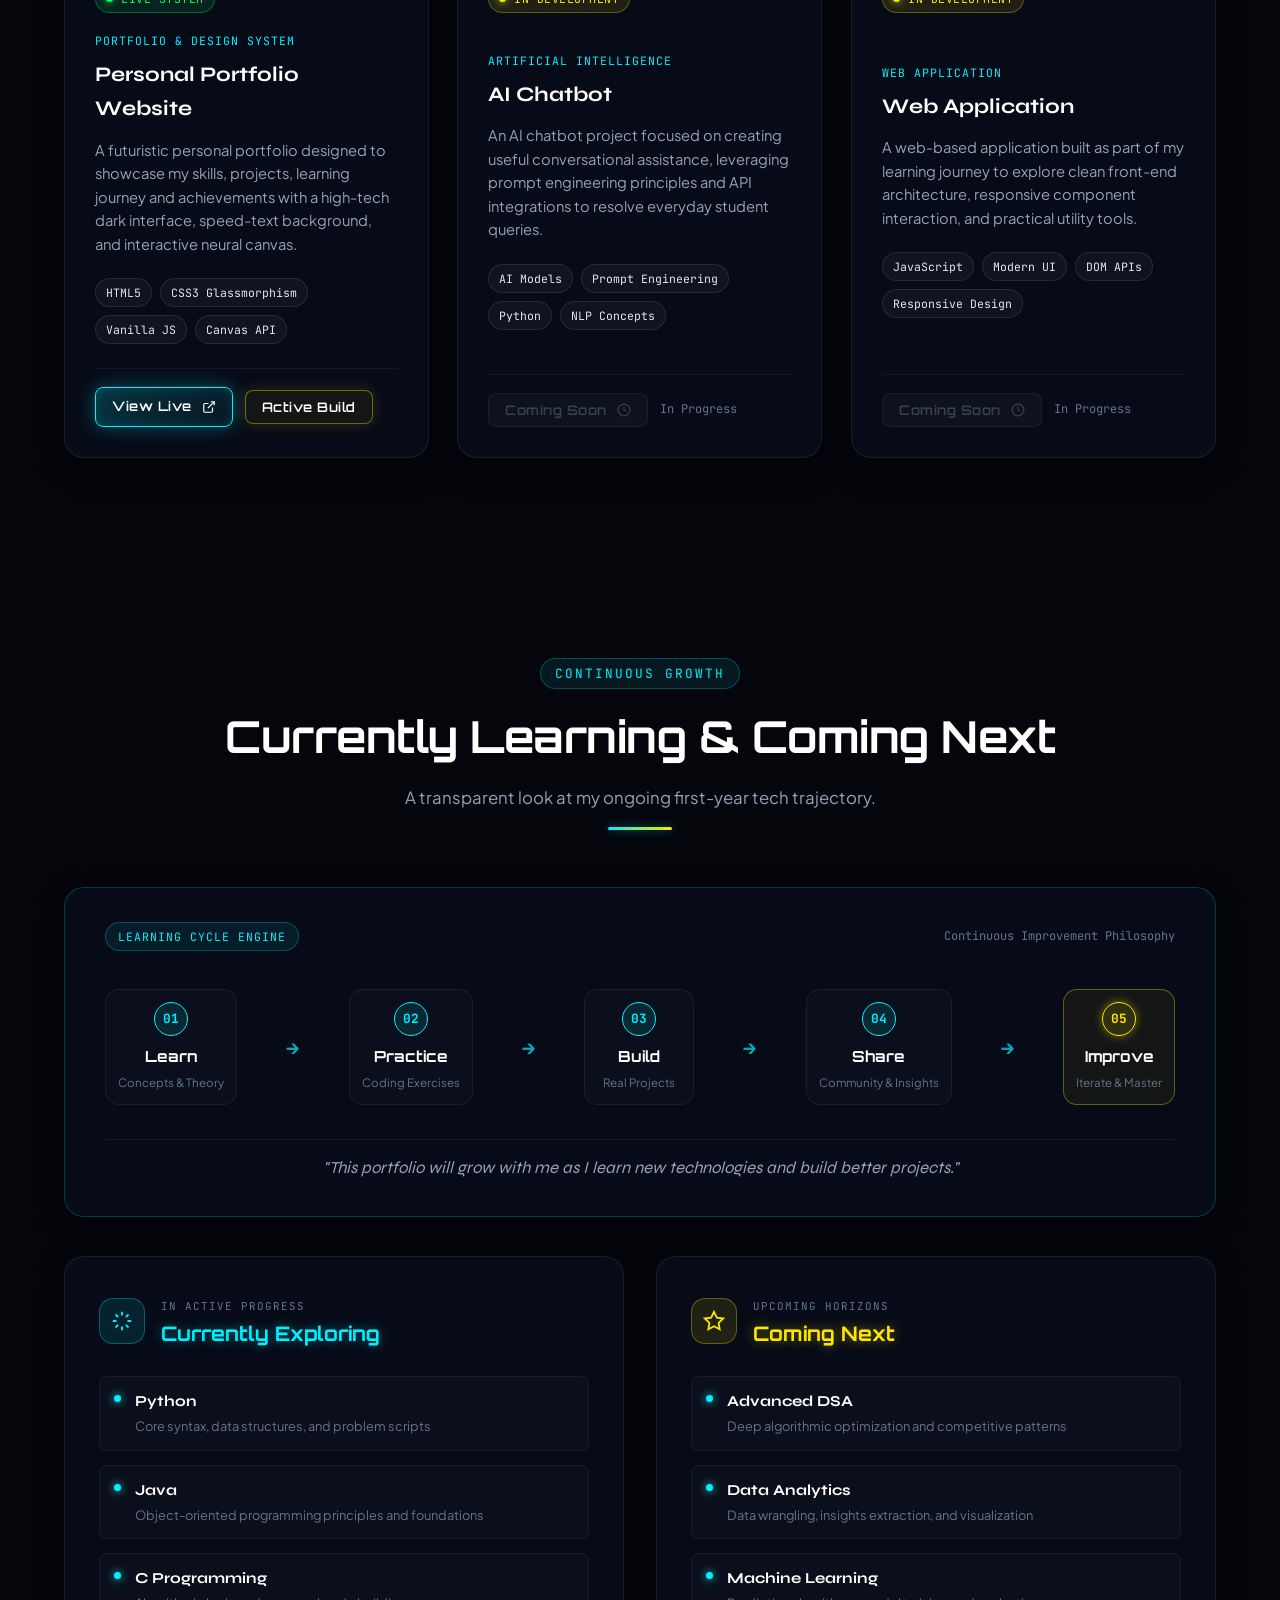
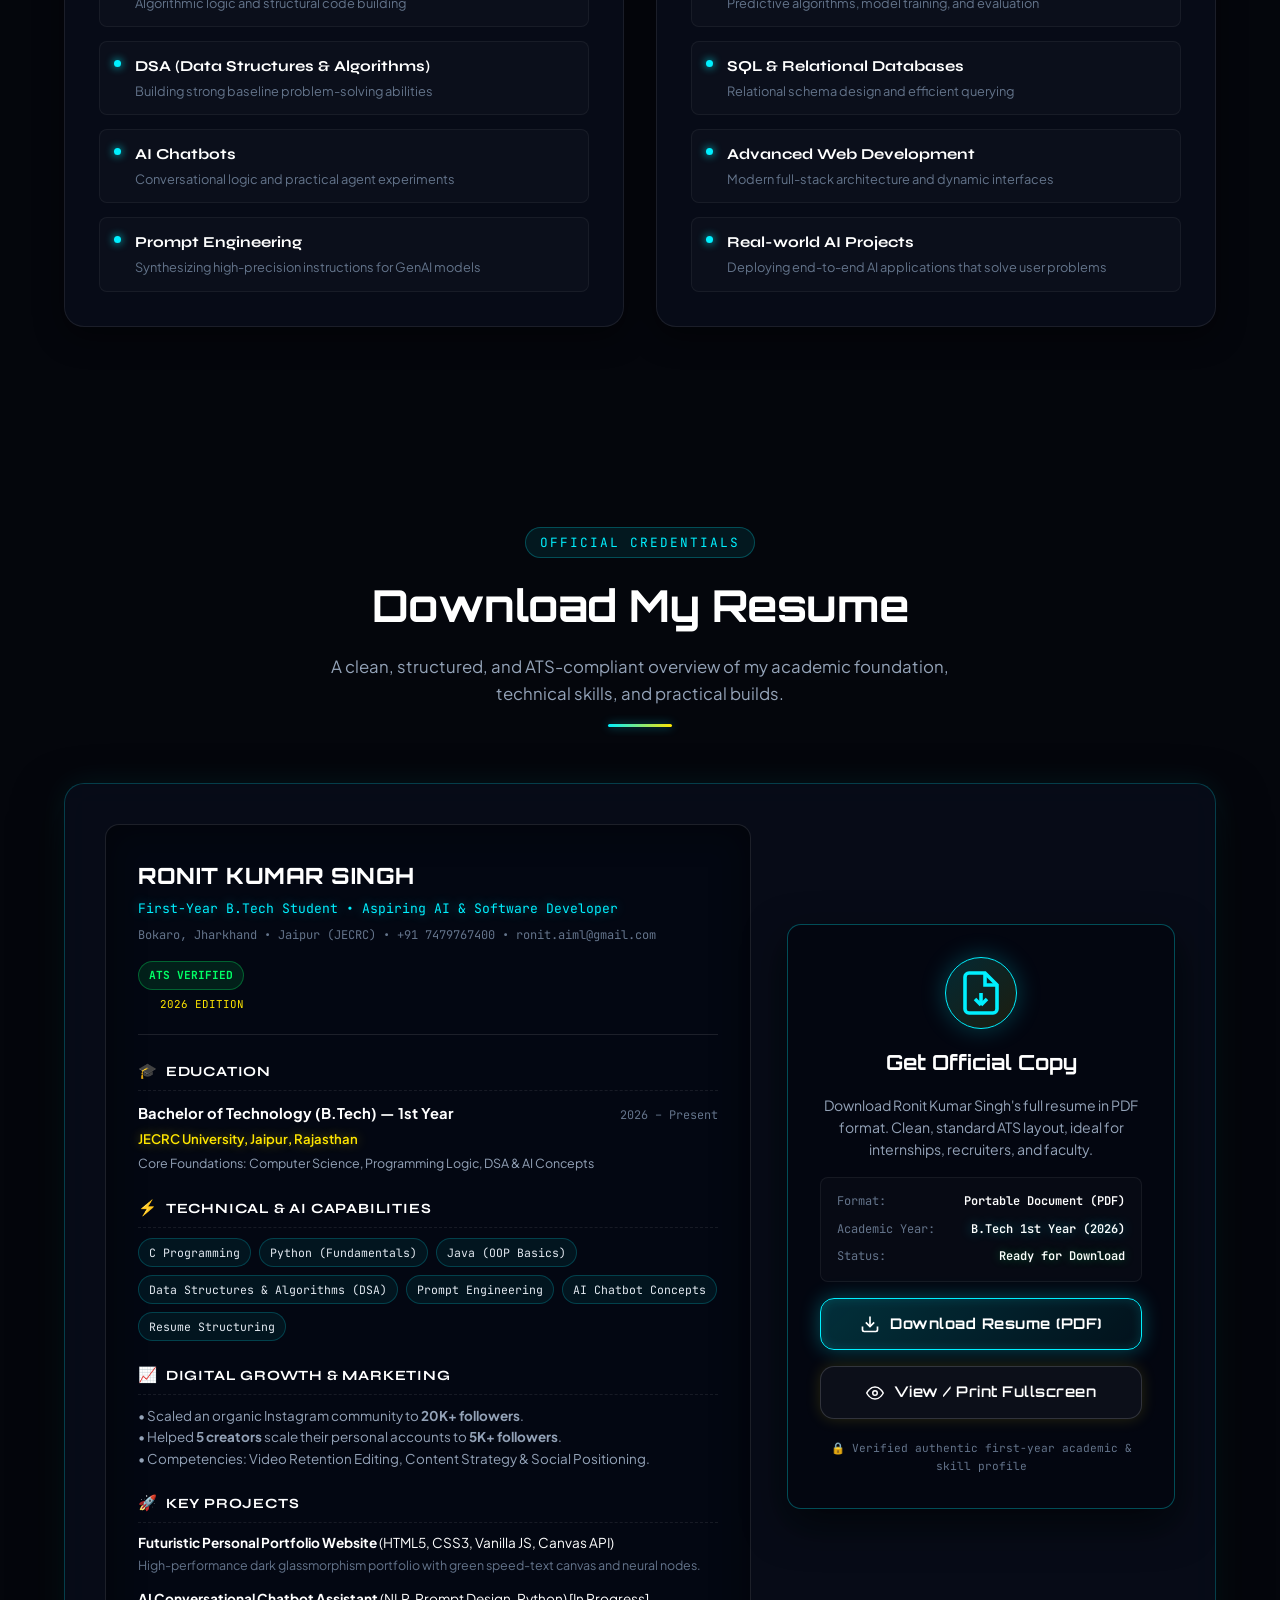
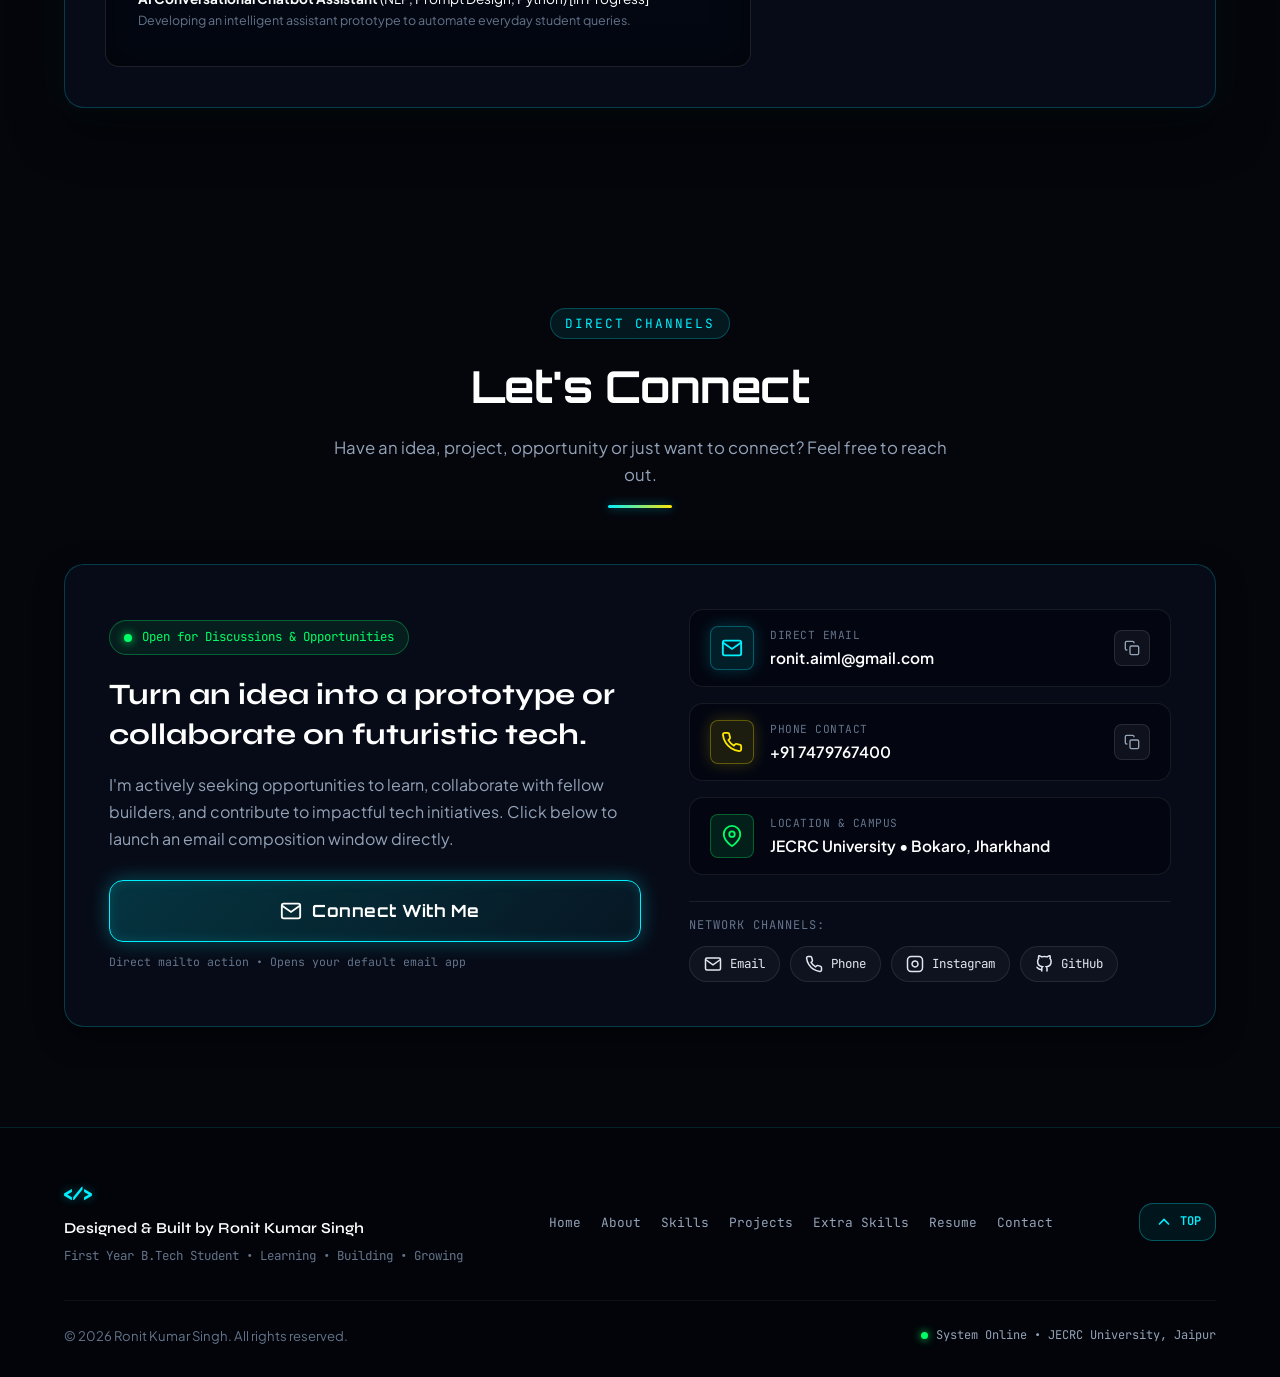
==== commit 7f5083f9: "Update index.html" ====
--- a/ronit new portfolio/index.html
+++ b/ronit new portfolio/index.html
@@ -185,11 +185,9 @@
 
               <div class="portrait-img-wrapper">
               
-             <img
-               src="./profile-photo.jpg"
-               alt="Ronit Kumar Singh - Profile Photo"
-               class="cyber-portrait-img"
-              >
+            
+            <img src="/profile-photo.jpg" alt="Ronit Kumar Singh - Profile Photo" class="cyber-portrait-img">
+
 
 
                 <div class="portrait-scanline"></div>
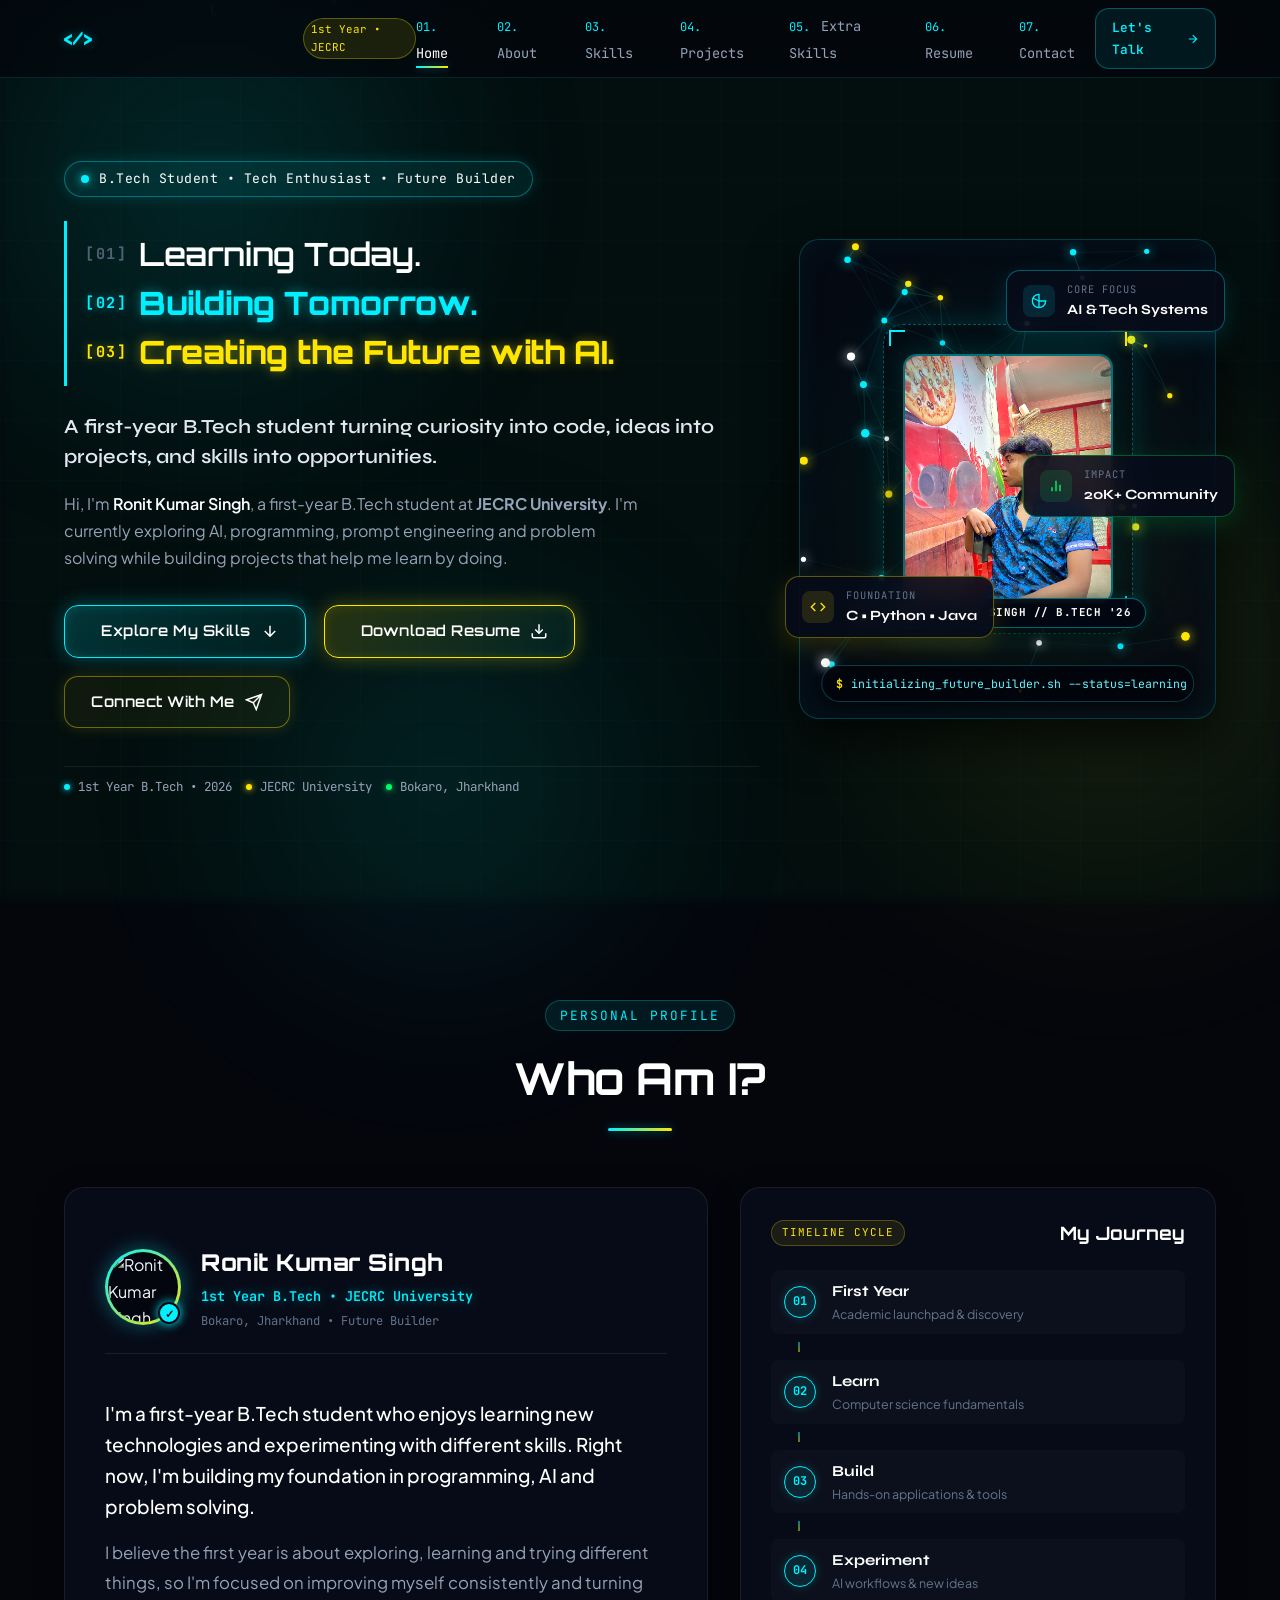
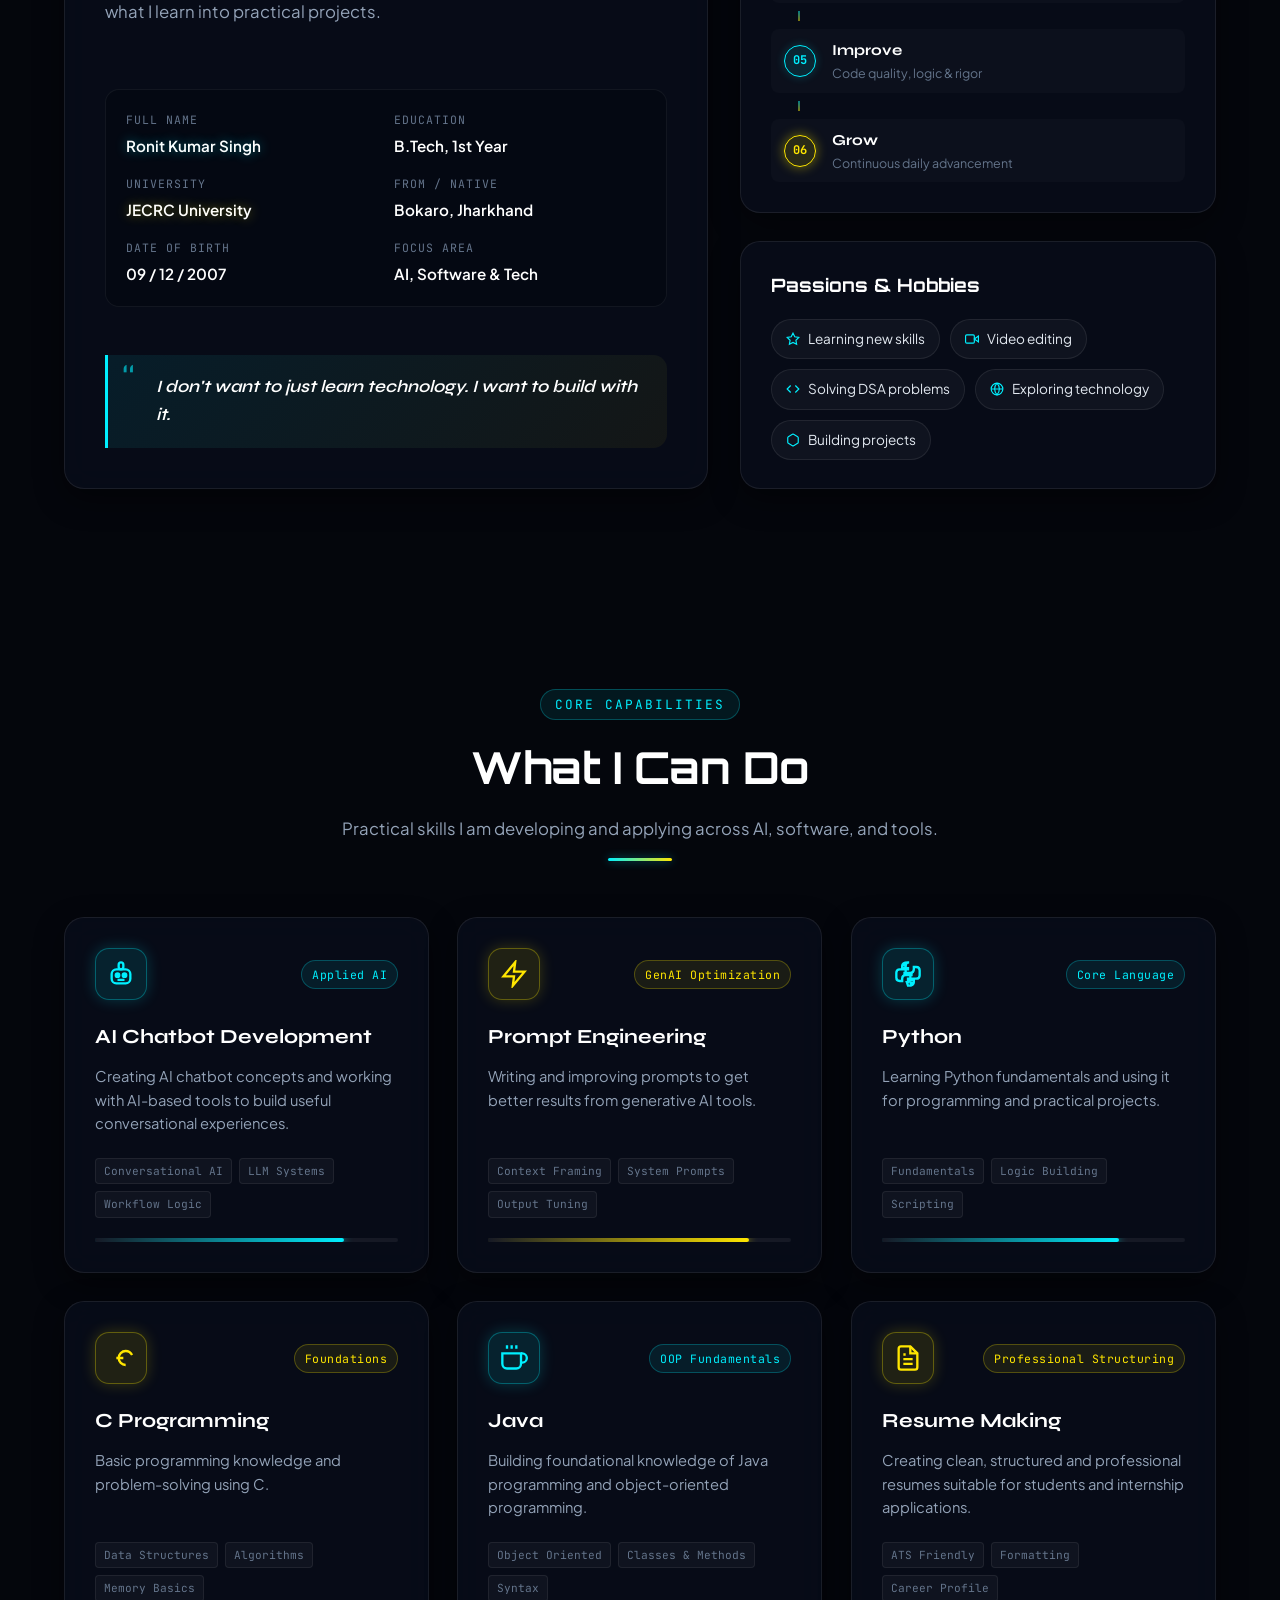
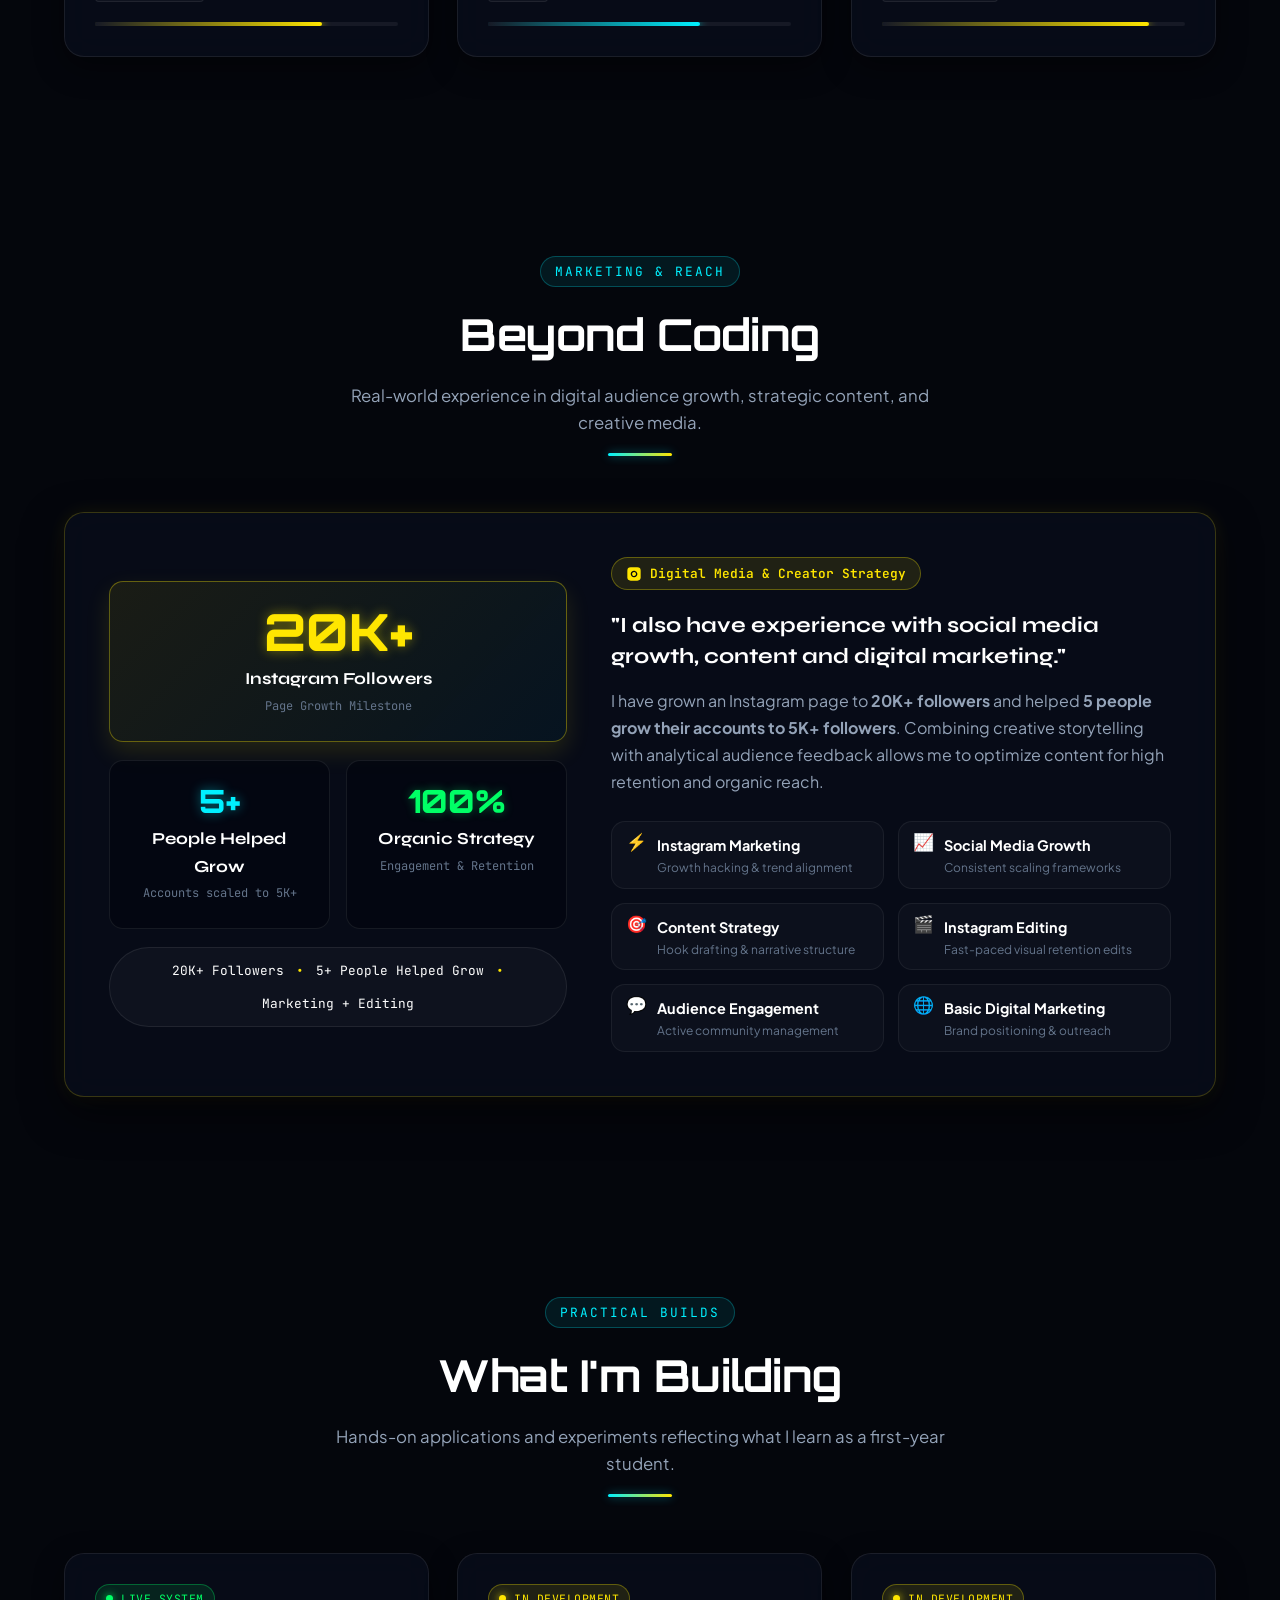
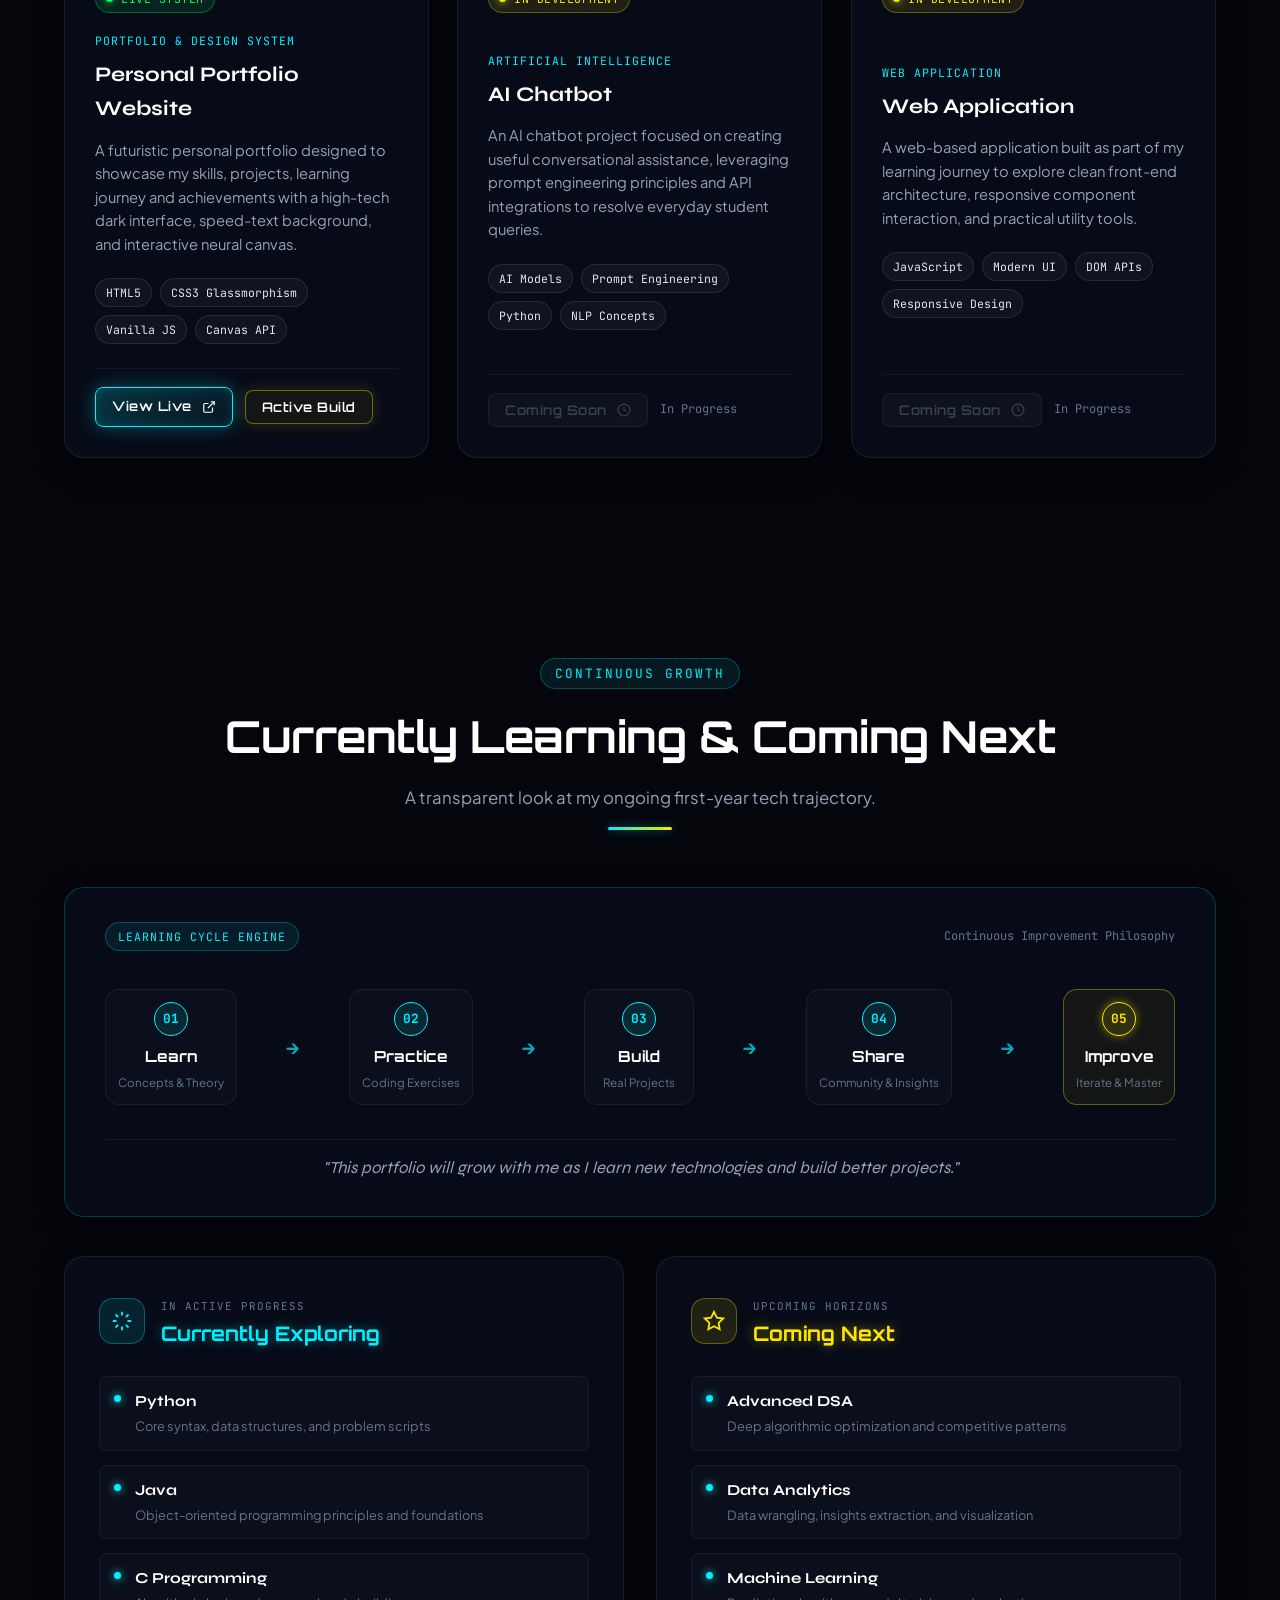
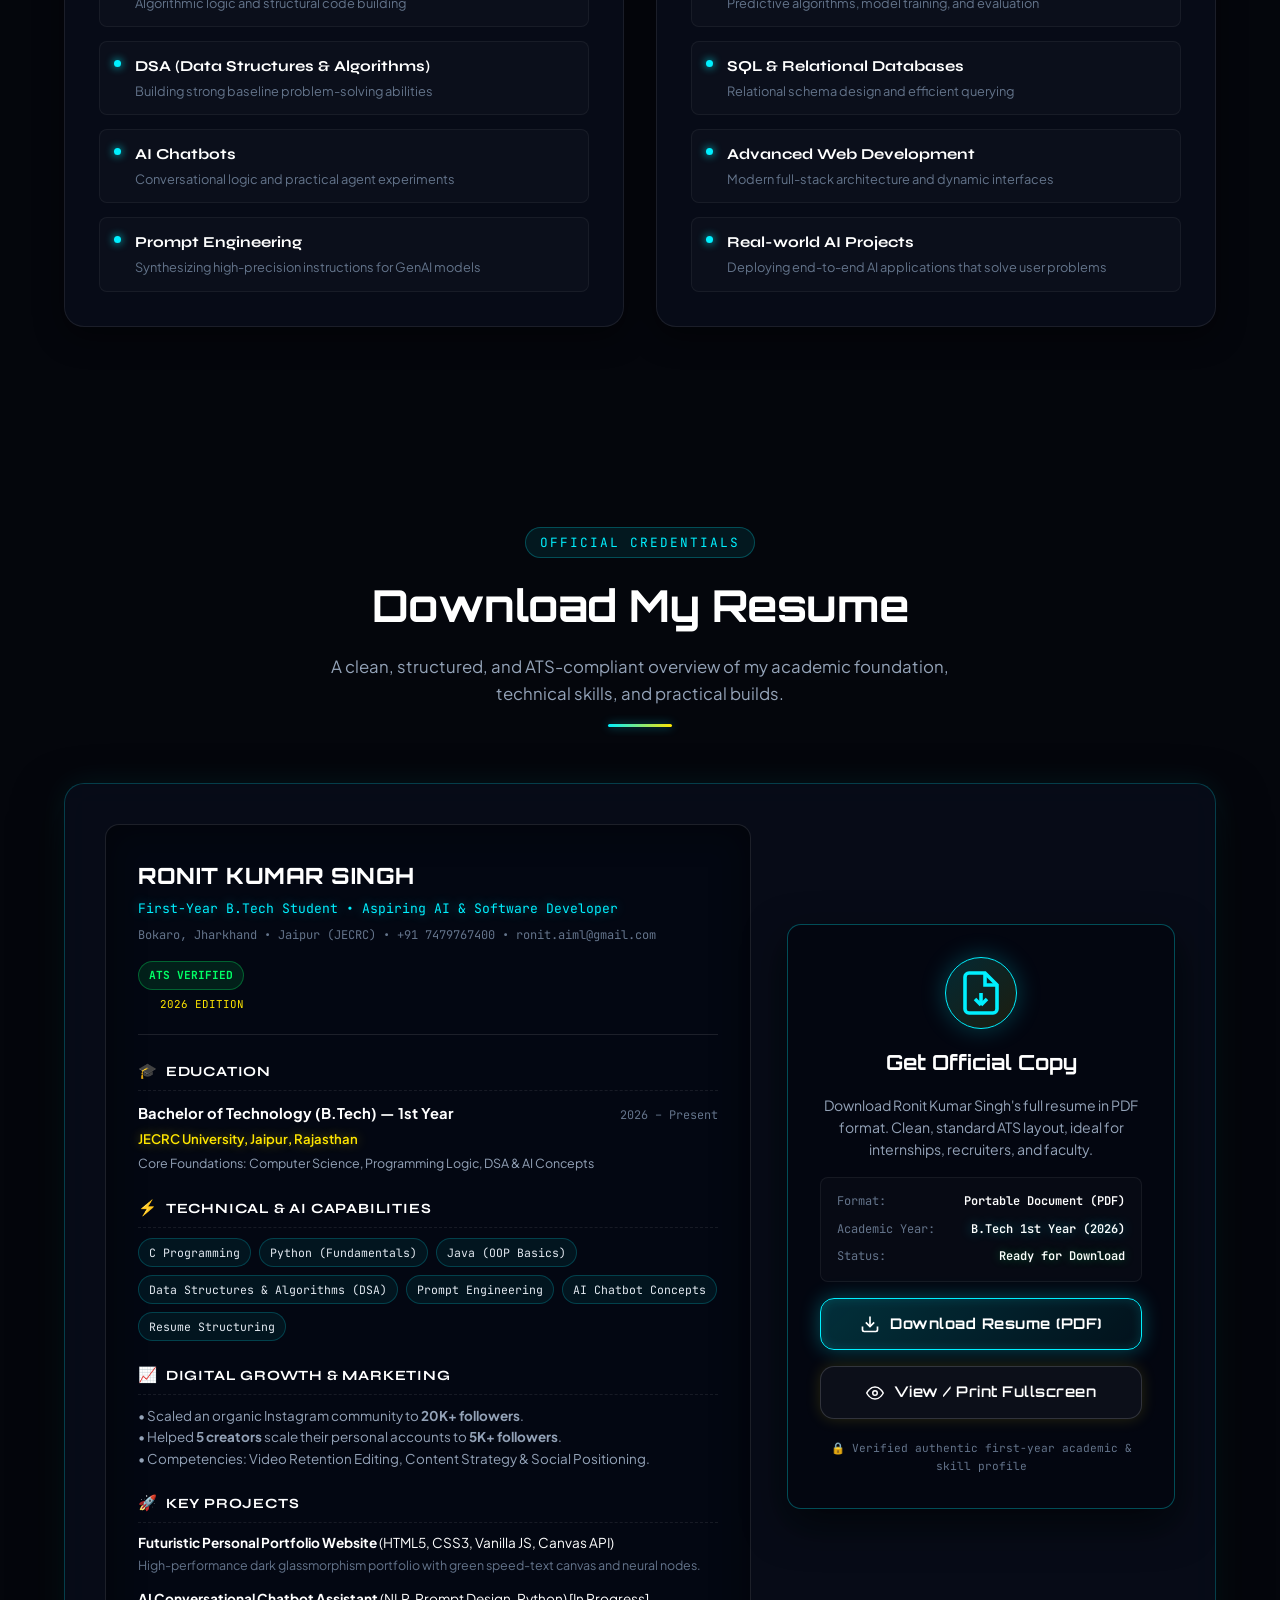
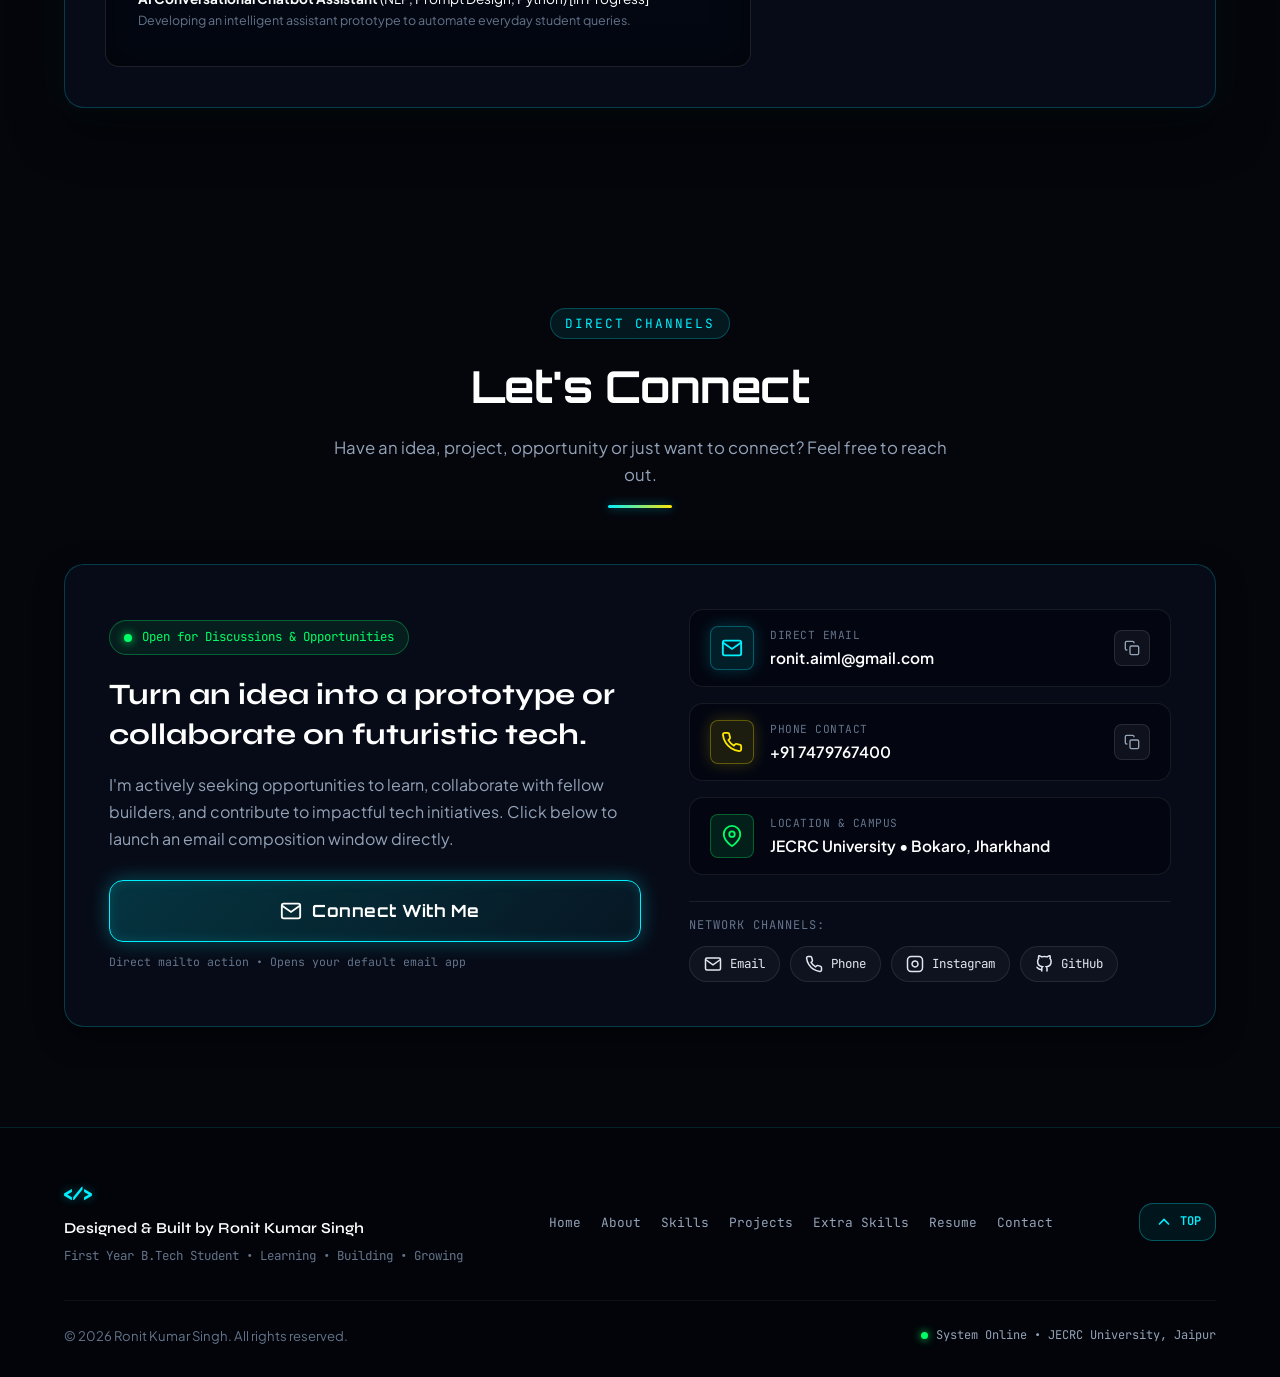
==== commit 9e50bf6b: "Update index.html" ====
--- a/ronit new portfolio/index.html
+++ b/ronit new portfolio/index.html
@@ -184,10 +184,10 @@
               <div class="portrait-corner corner-br"></div>
 
               <div class="portrait-img-wrapper">
-              
+              <img src="../profile-photo.jpg" alt="Ronit Kumar Singh - Profile Photo" class="cyber-portrait-img">
+
             
-            <img src="/profile-photo.jpg" alt="Ronit Kumar Singh - Profile Photo" class="cyber-portrait-img">
-
+           
 
 
                 <div class="portrait-scanline"></div>
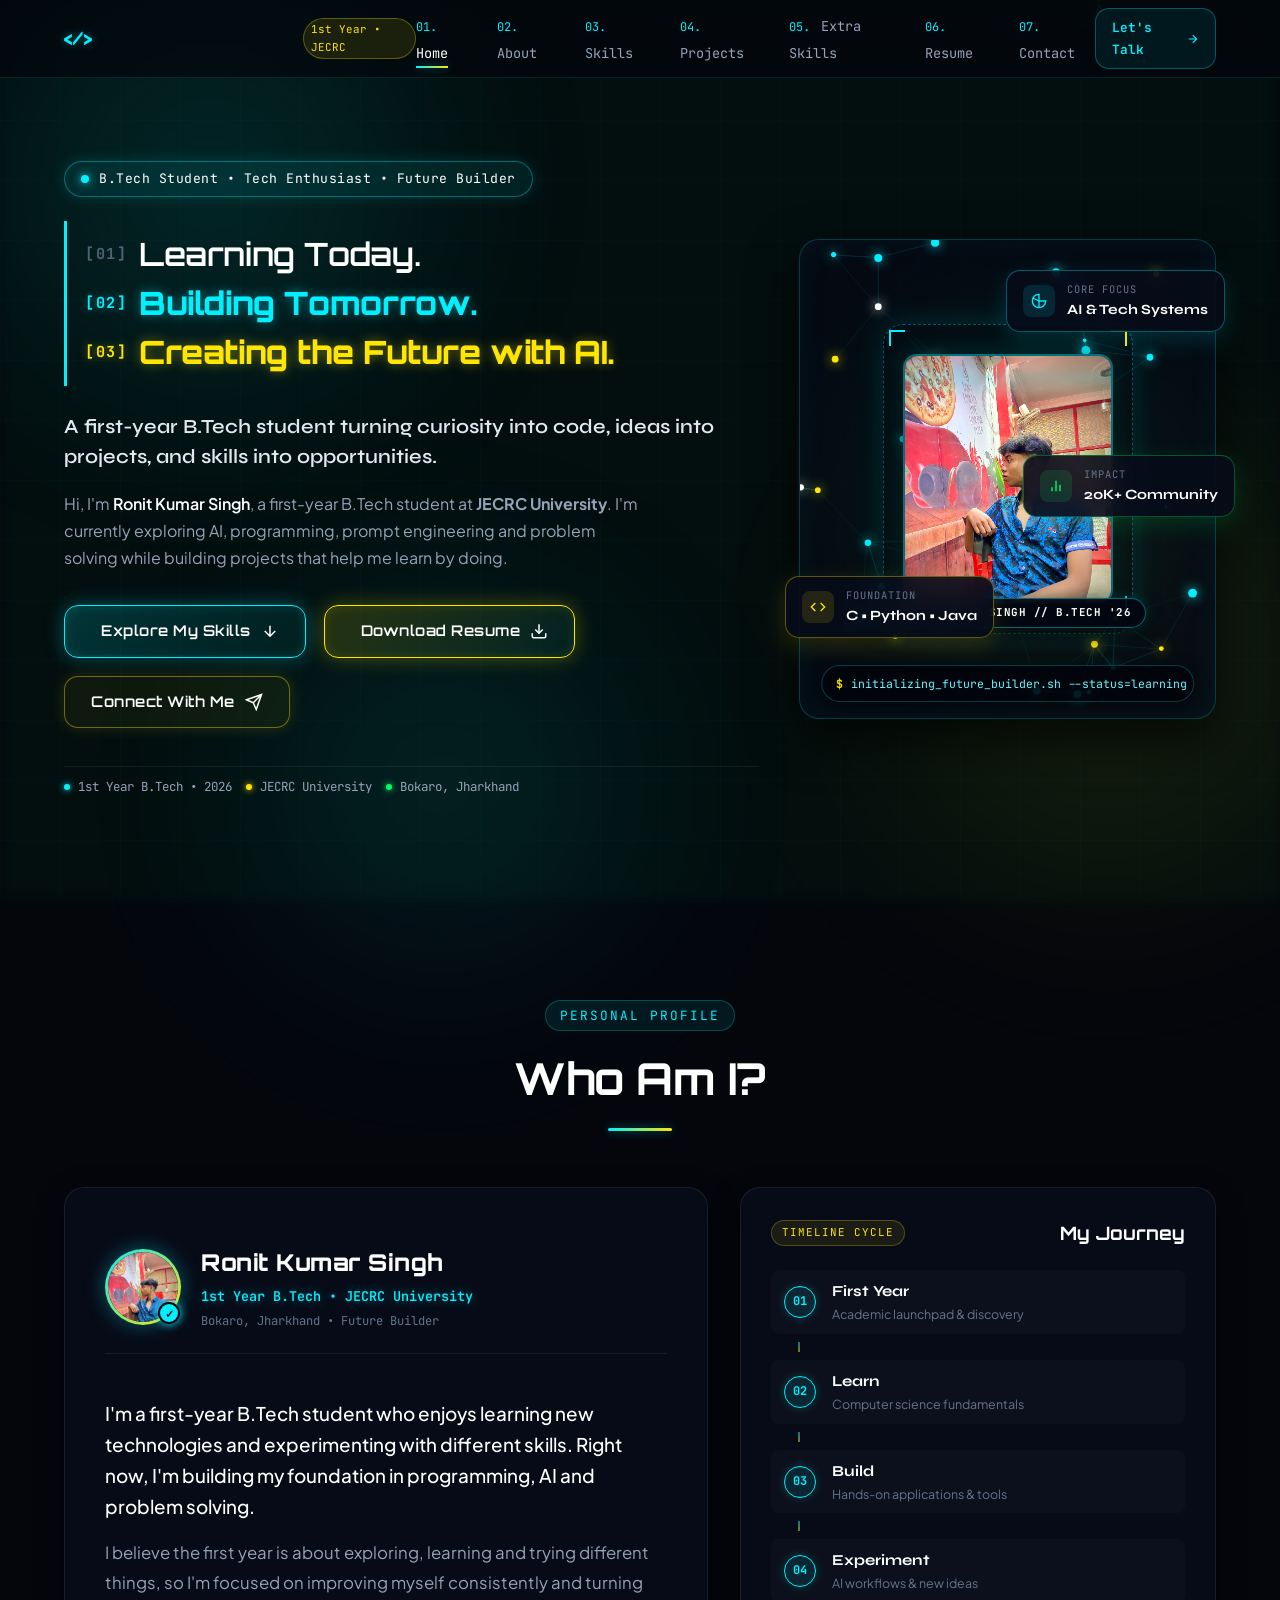
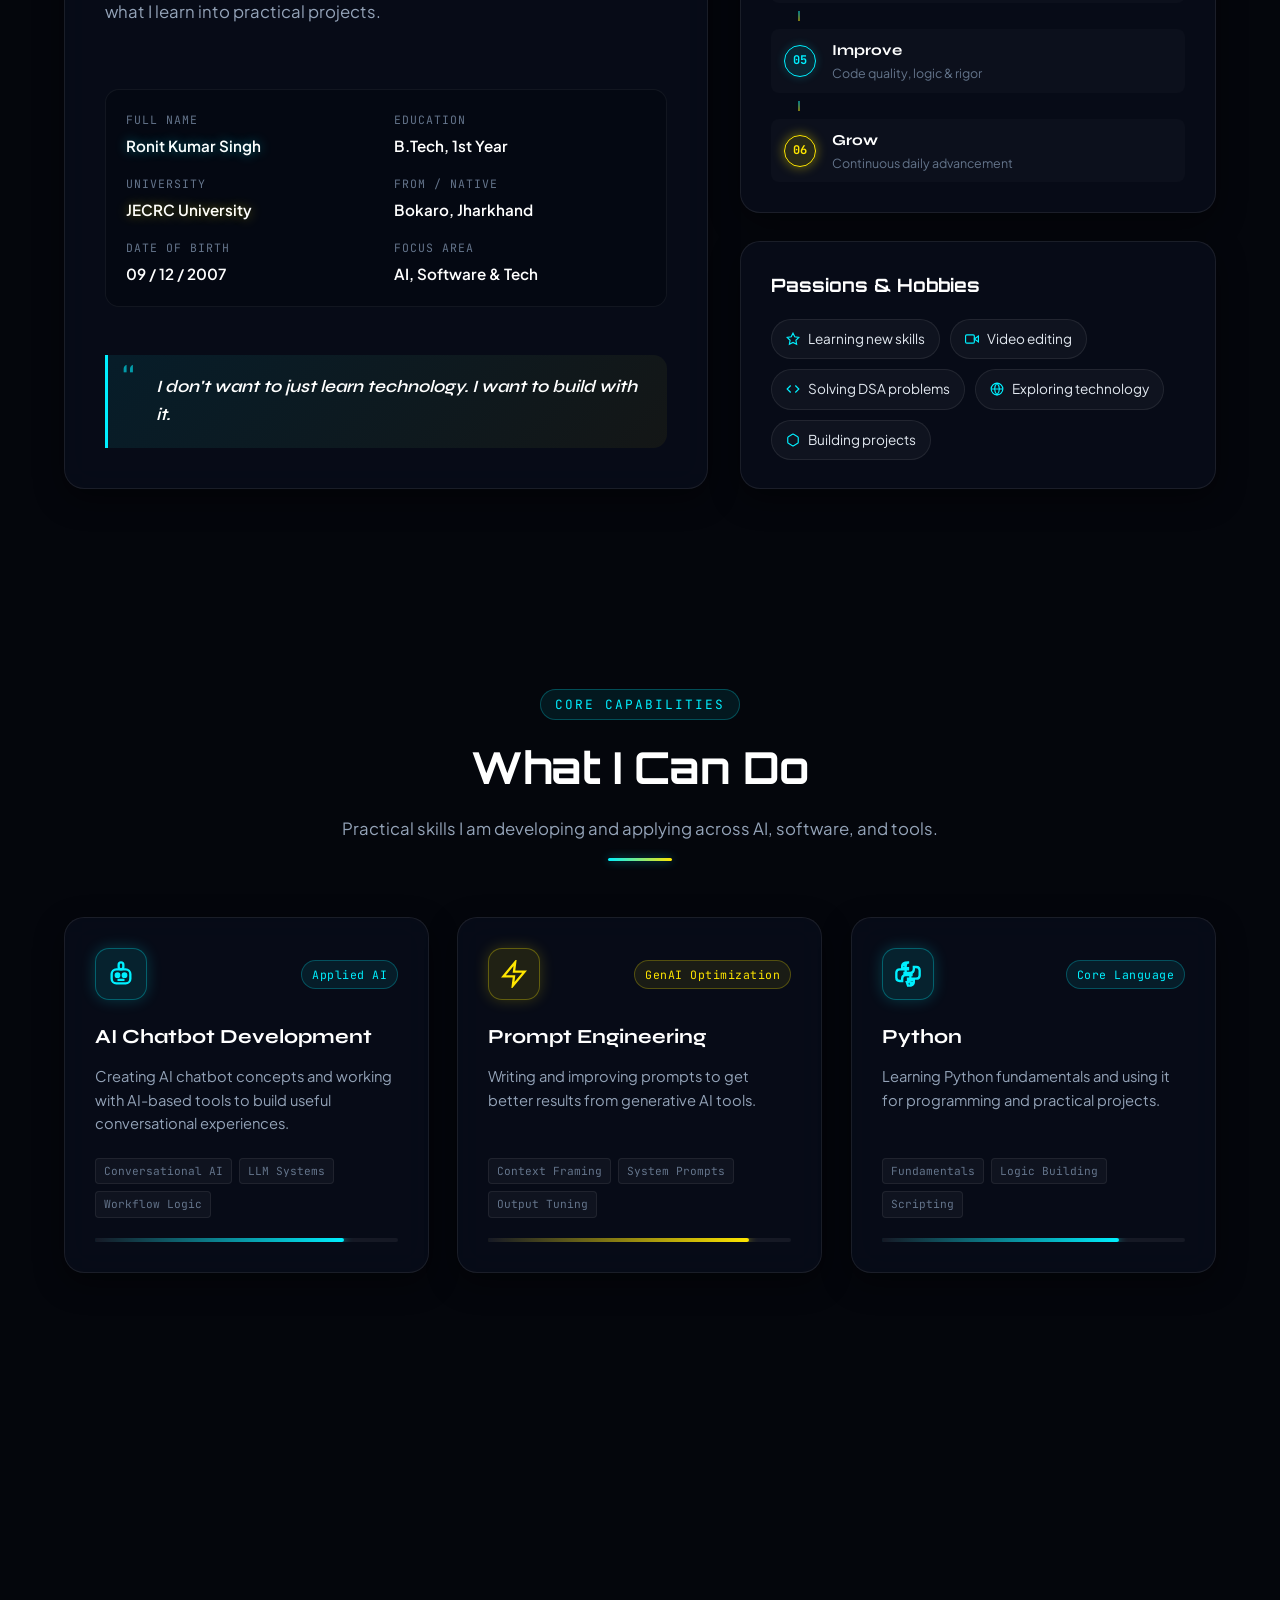
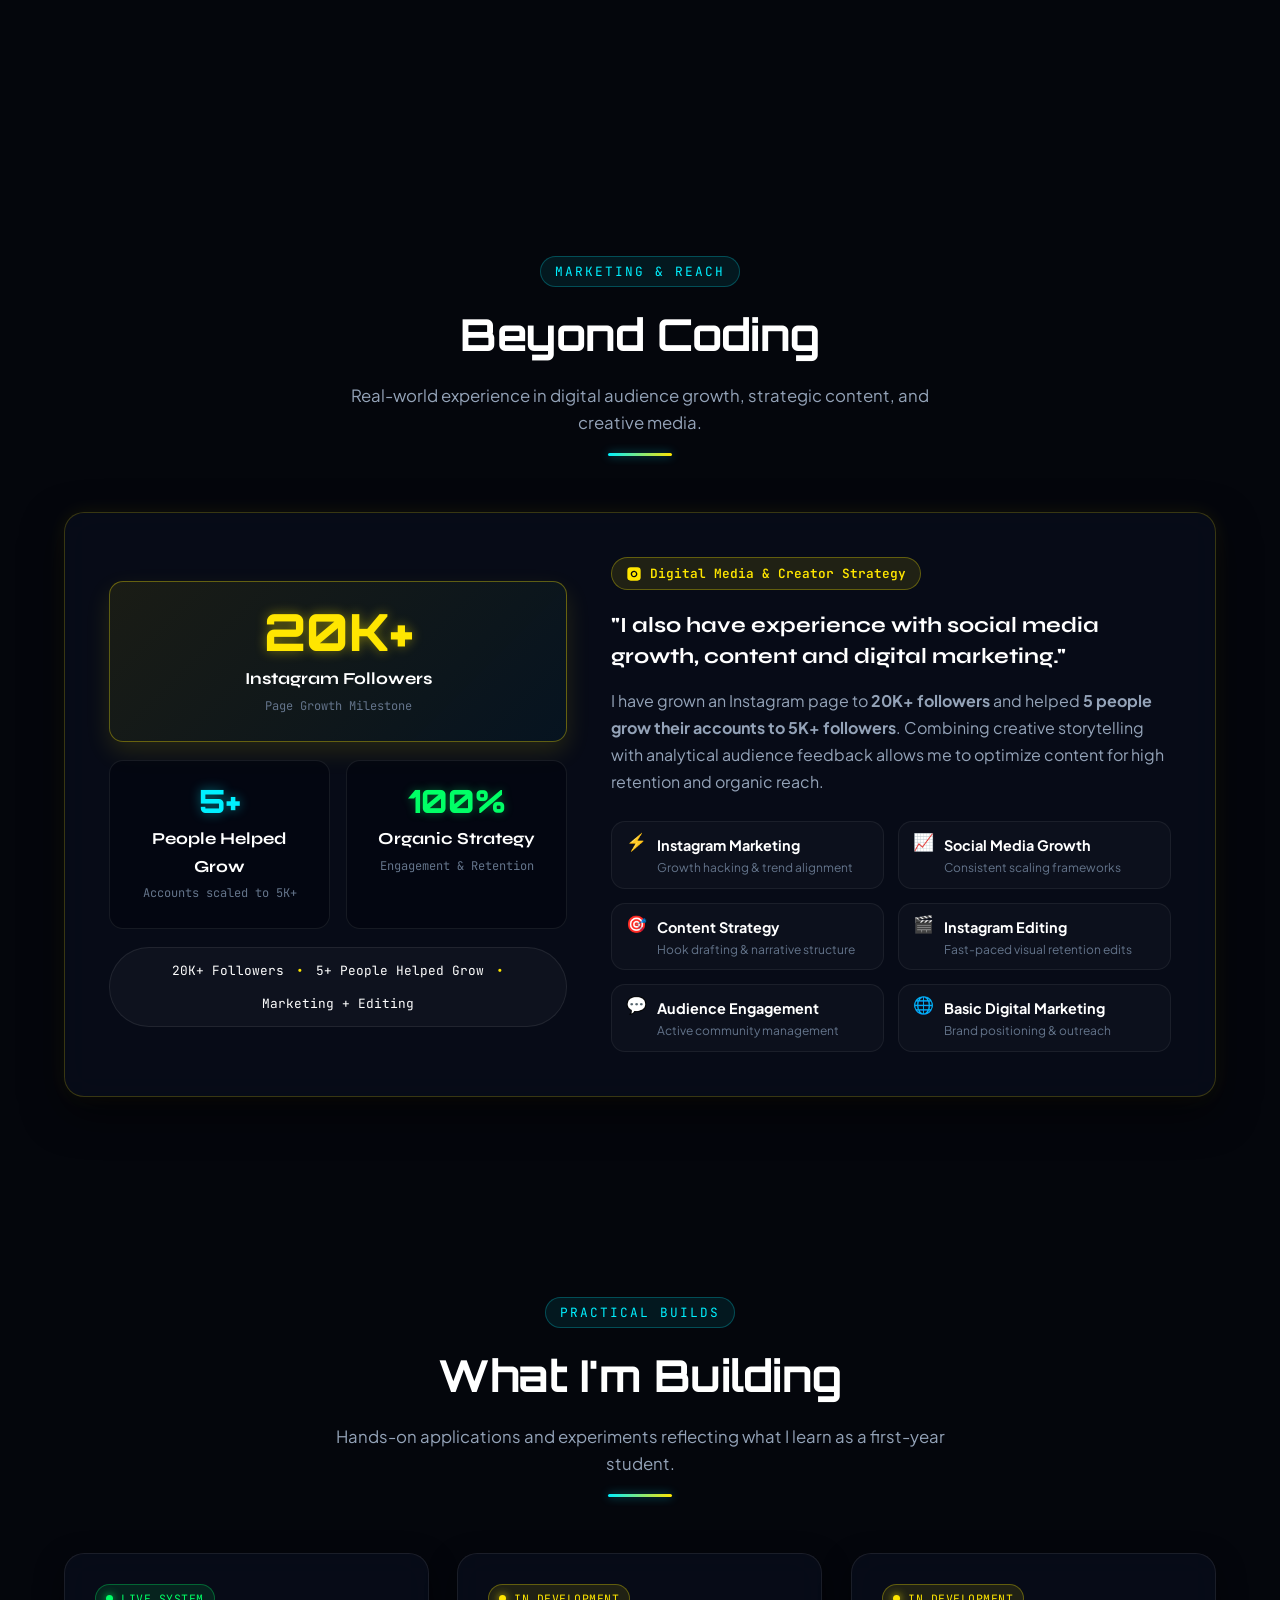
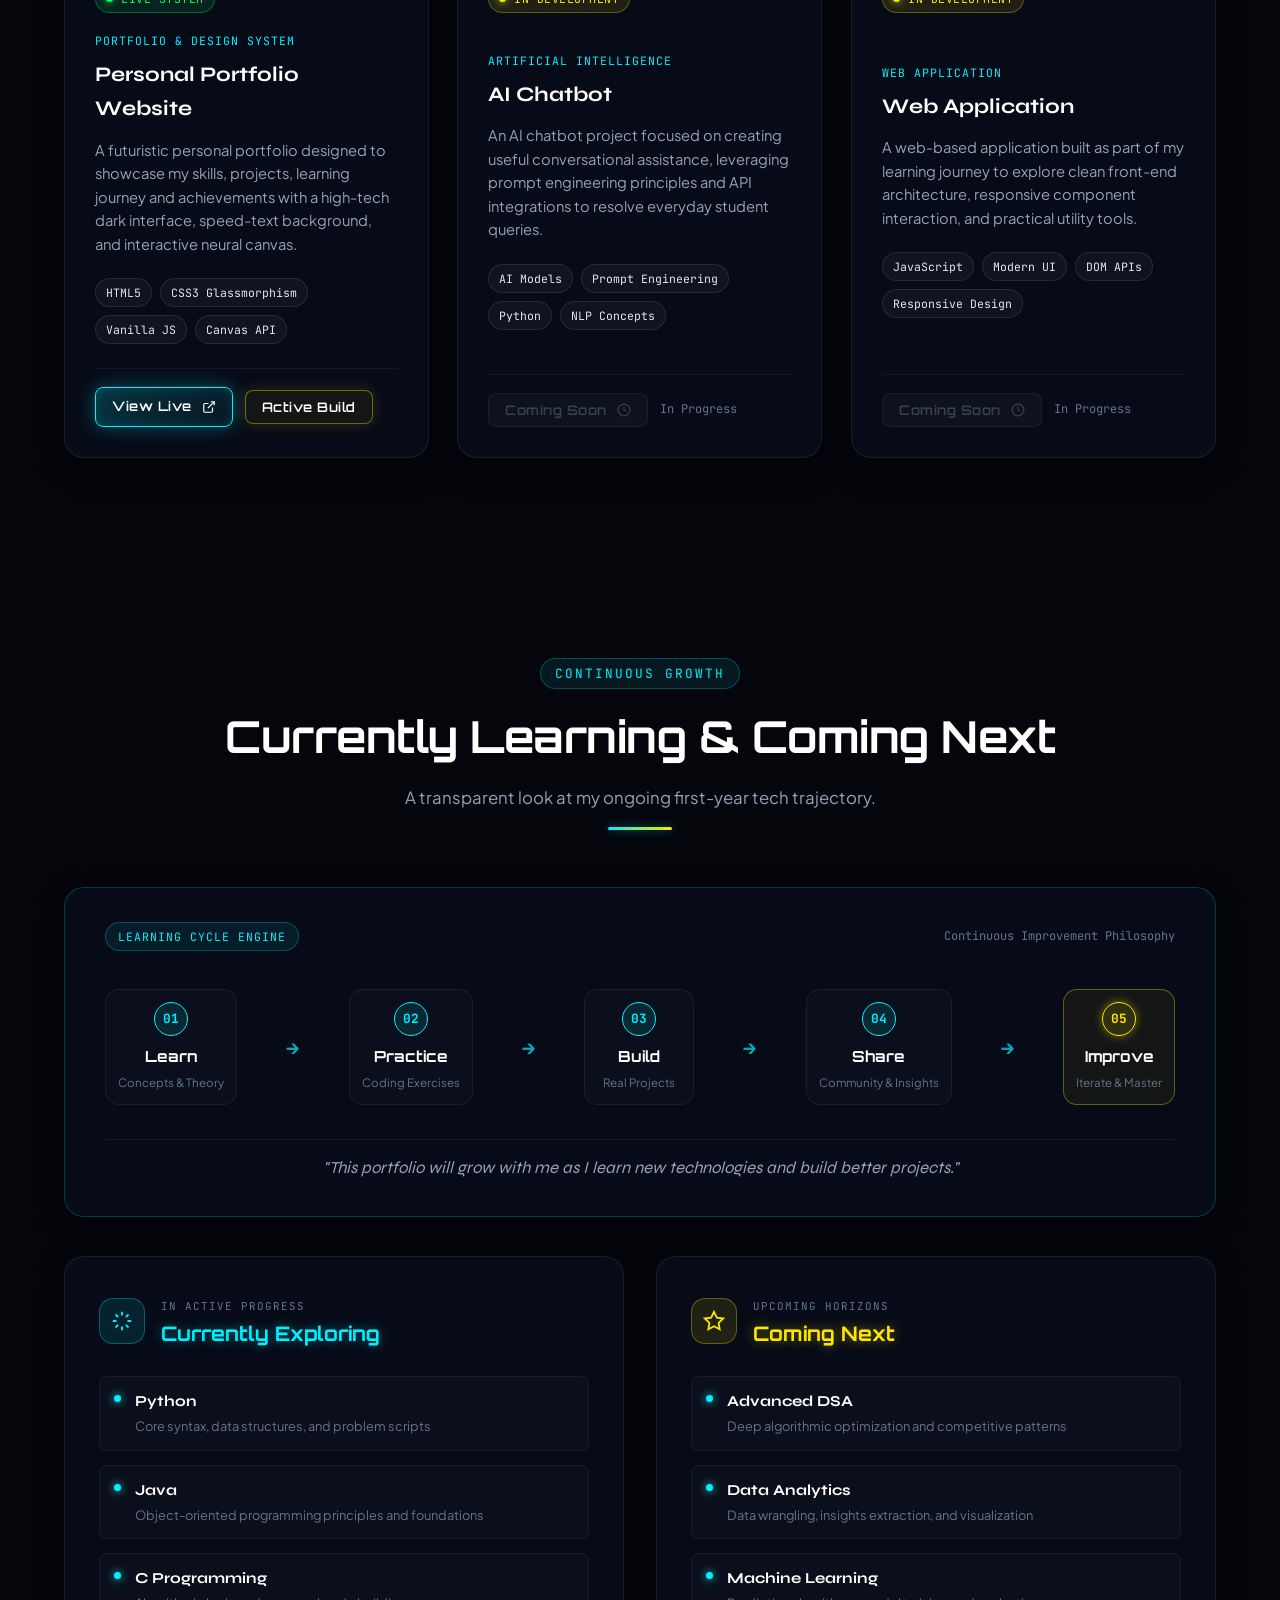
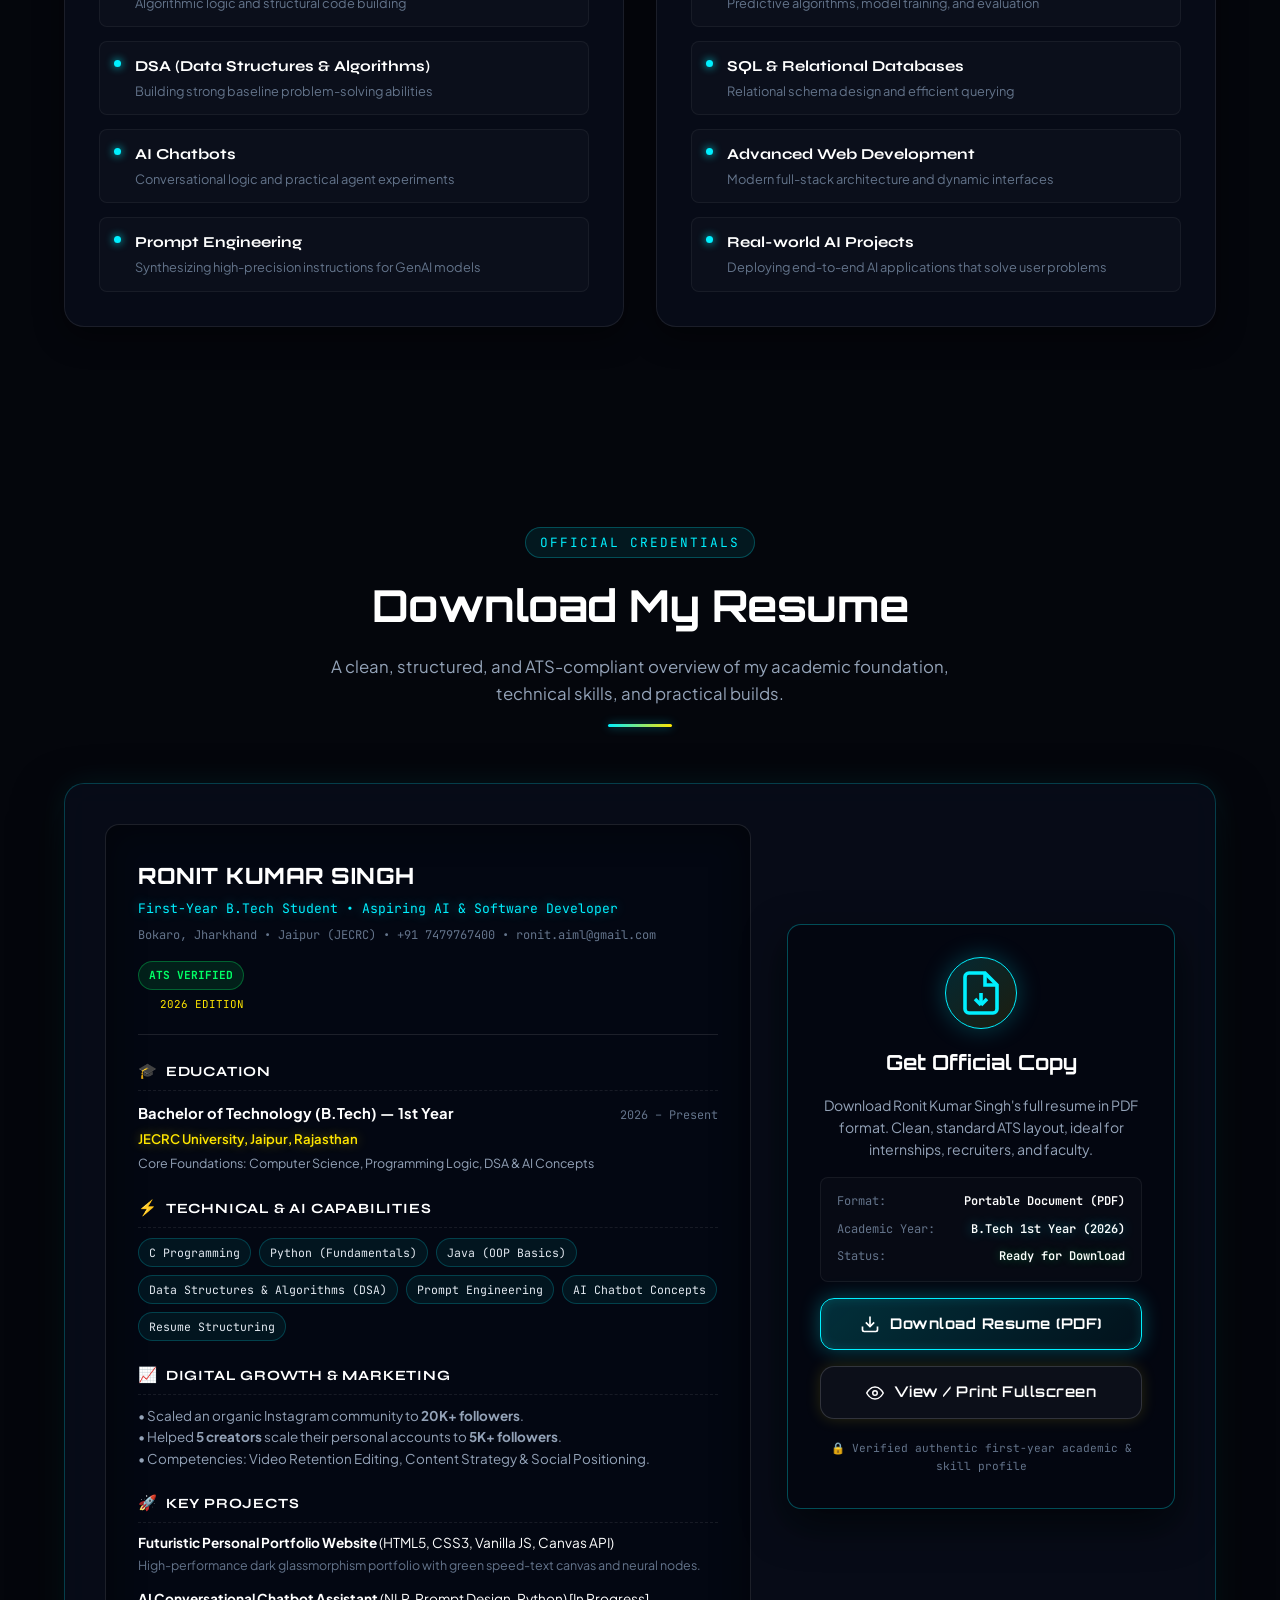
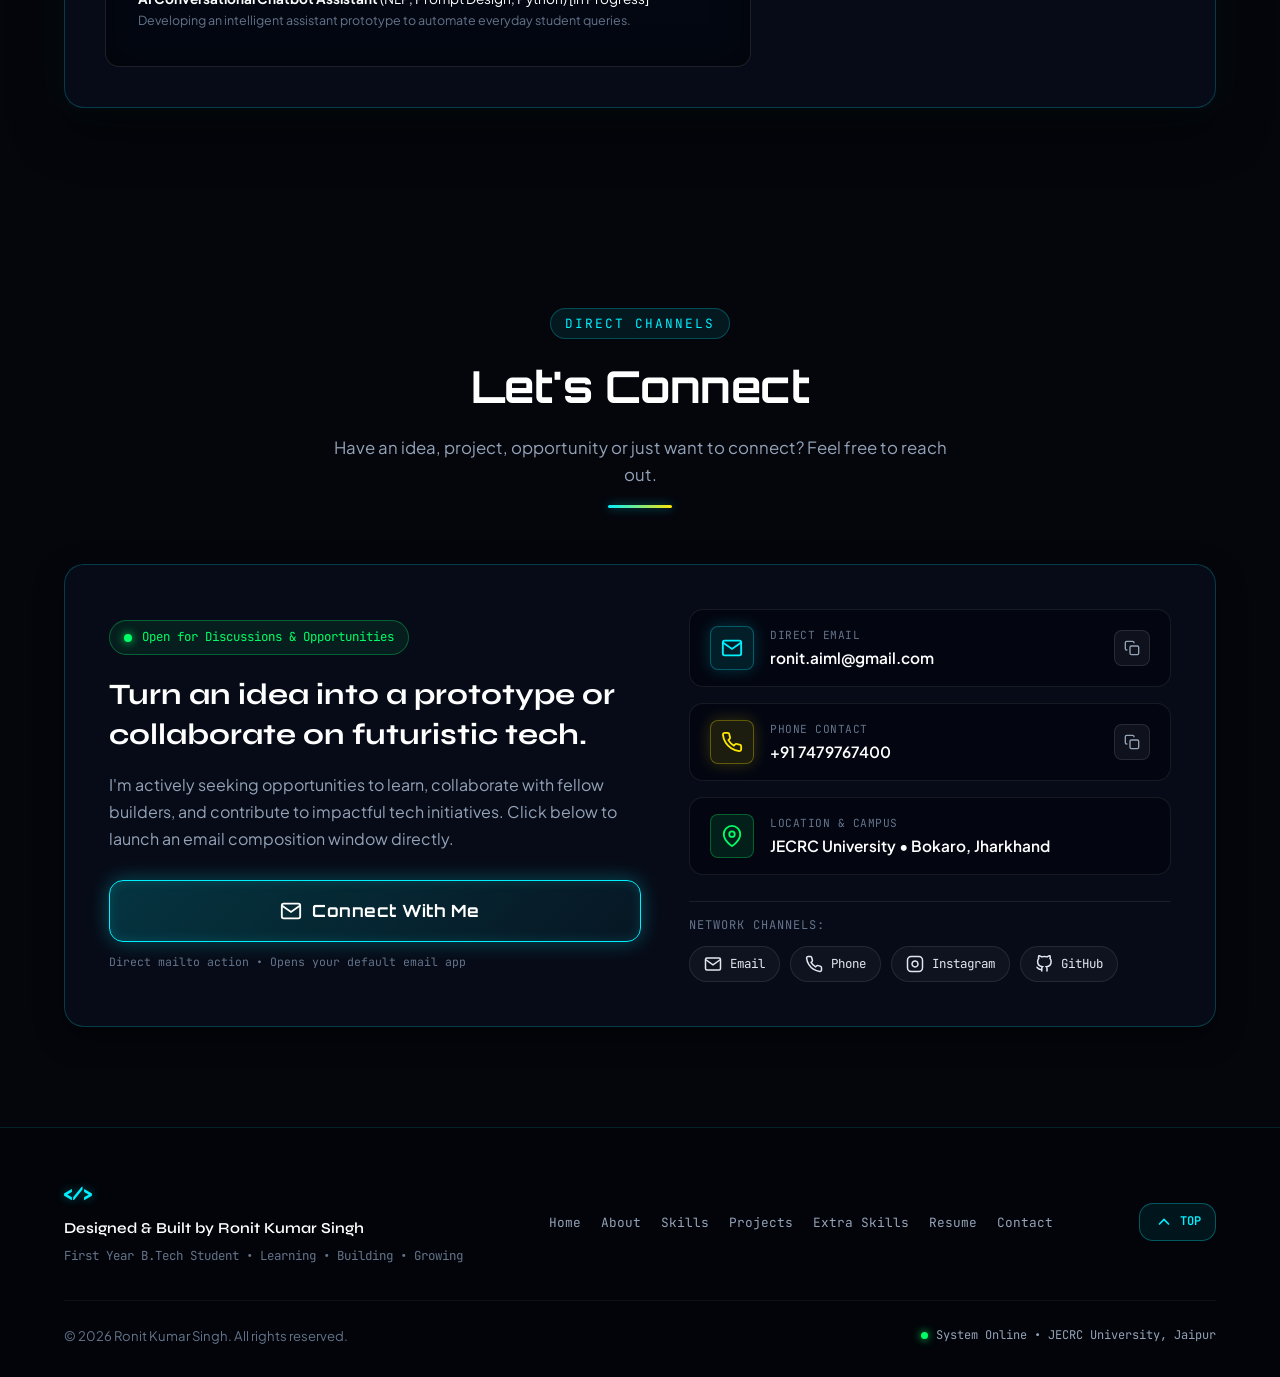
==== commit 0a3b8108: "Add files via upload" ====
--- a/ronit new portfolio/index.html
+++ b/ronit new portfolio/index.html
@@ -184,12 +184,7 @@
               <div class="portrait-corner corner-br"></div>
 
               <div class="portrait-img-wrapper">
-              <img src="../profile-photo.jpg" alt="Ronit Kumar Singh - Profile Photo" class="cyber-portrait-img">
-
-            
-           
-
-
+                <img src="profile-photo.jpg" alt="Ronit Kumar Singh - Profile Photo" class="cyber-portrait-img">
                 <div class="portrait-scanline"></div>
               </div>
 
--- a/ronit new portfolio/style.css
+++ b/ronit new portfolio/style.css
@@ -17,15 +17,6 @@
   --neon-blue-light: #67f6ff;
   --neon-blue-glow: rgba(0, 240, 255, 0.45);
   --neon-blue-dim: rgba(0, 240, 255, 0.12);
-
-  .cyber-portrait-img {
-  display: block !important;
-  width: 100% !important;
-  height: 100% !important;
-  object-fit: cover;
-  opacity: 1 !important;
-  visibility: visible !important;
-}
 
   /* Secondary Accent: Neon Yellow */
   --neon-yellow: #ffe600;
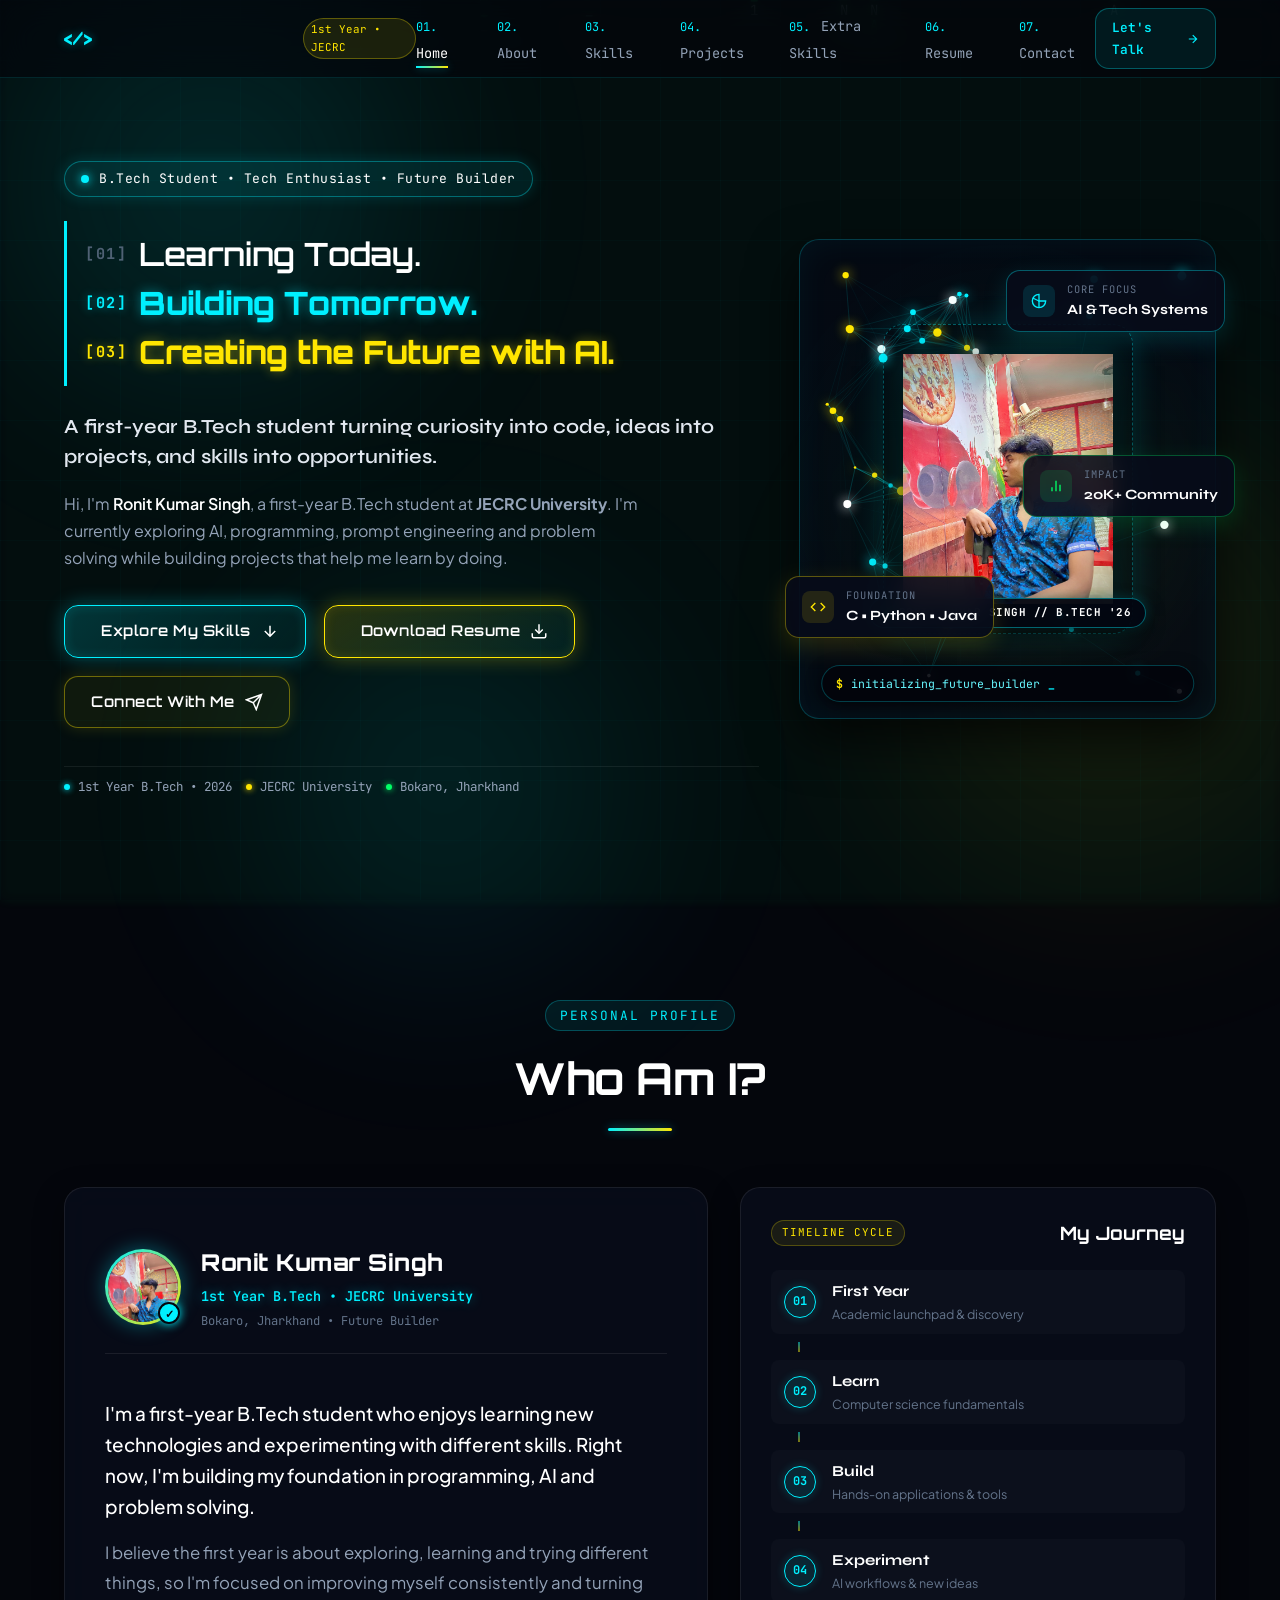
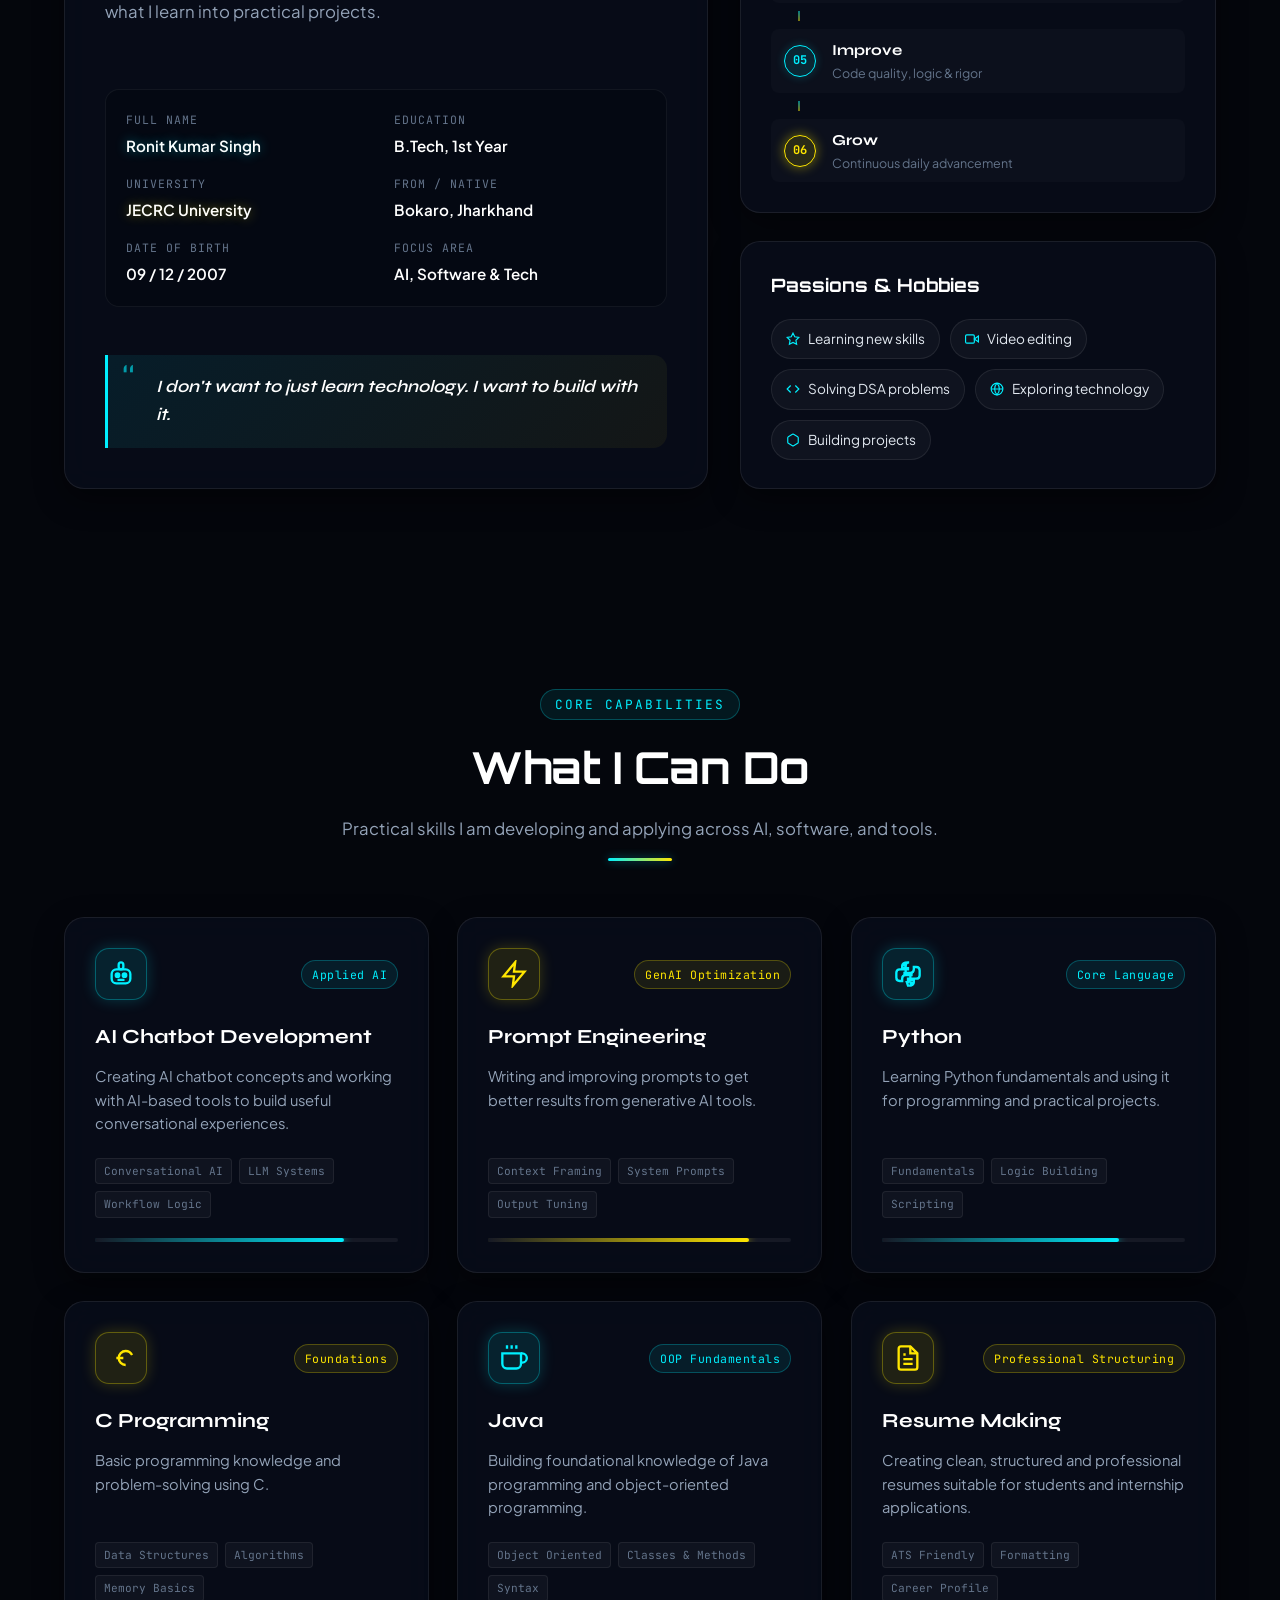
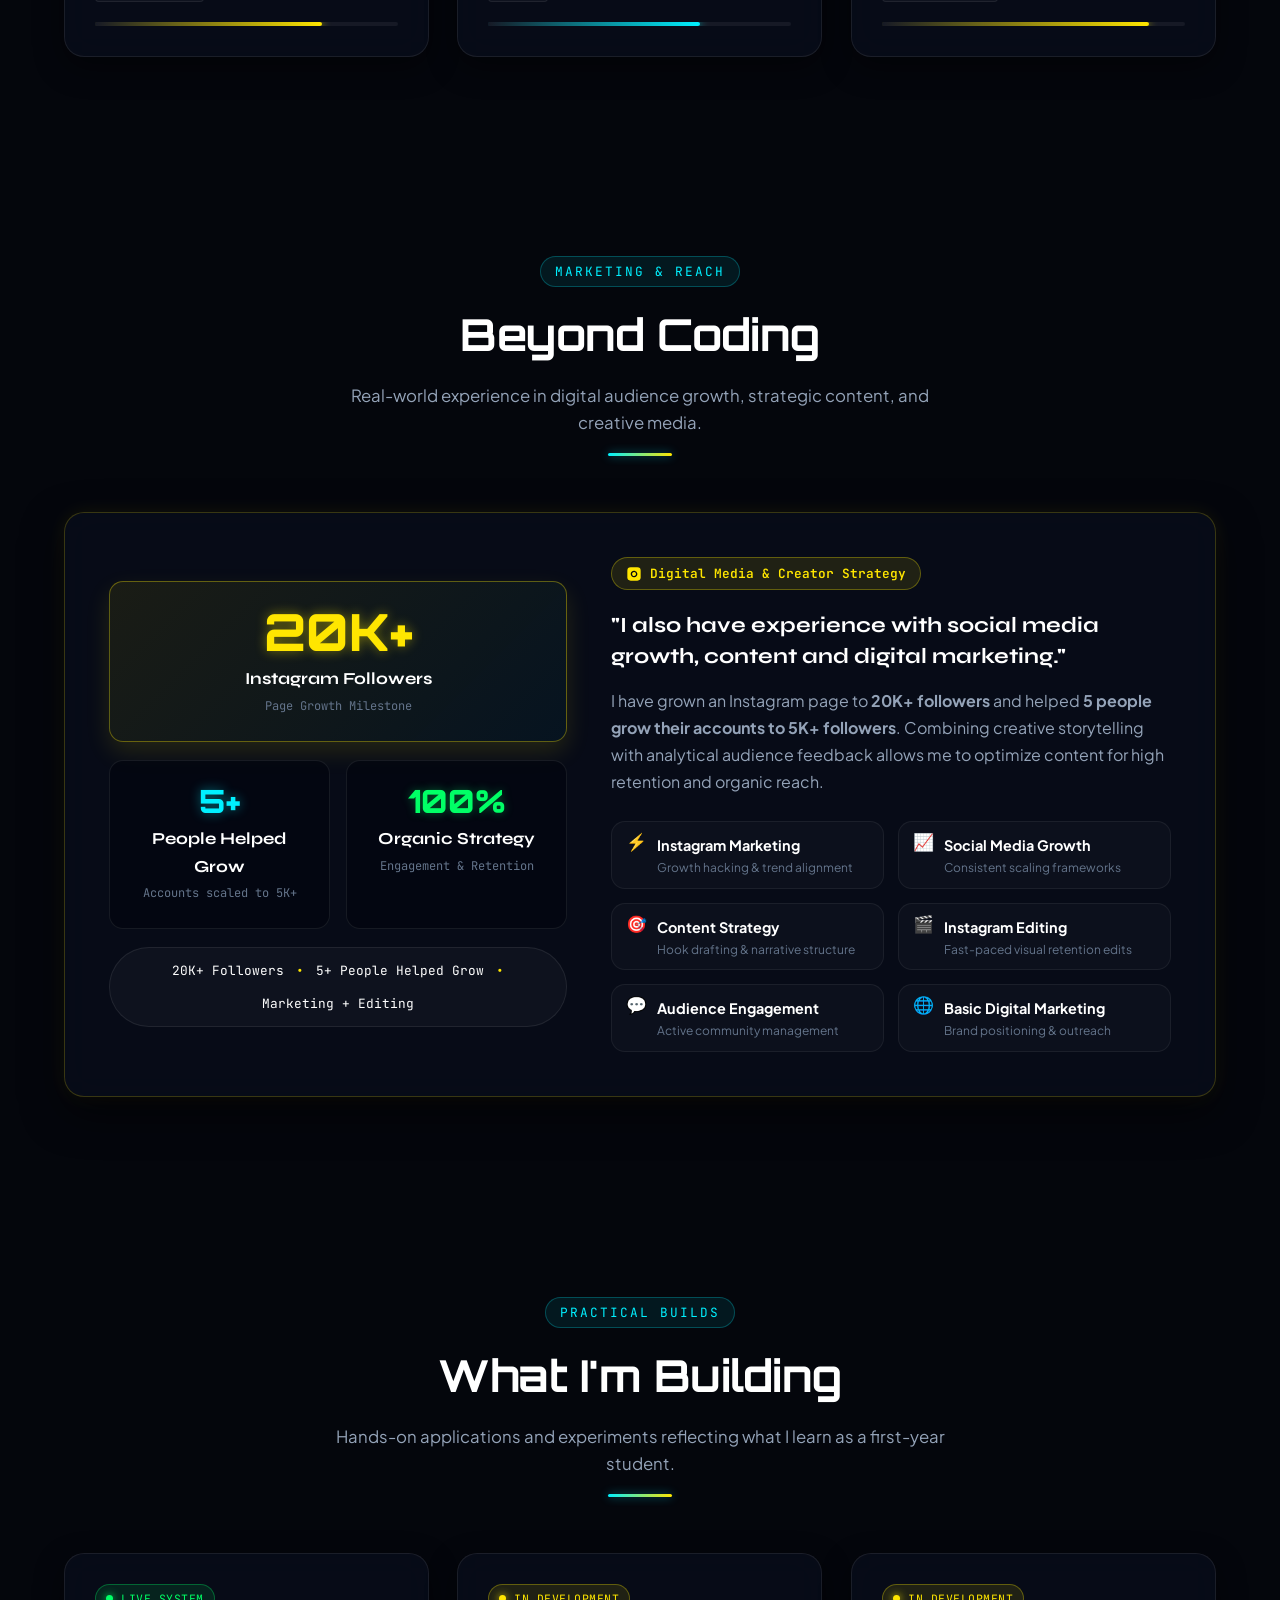
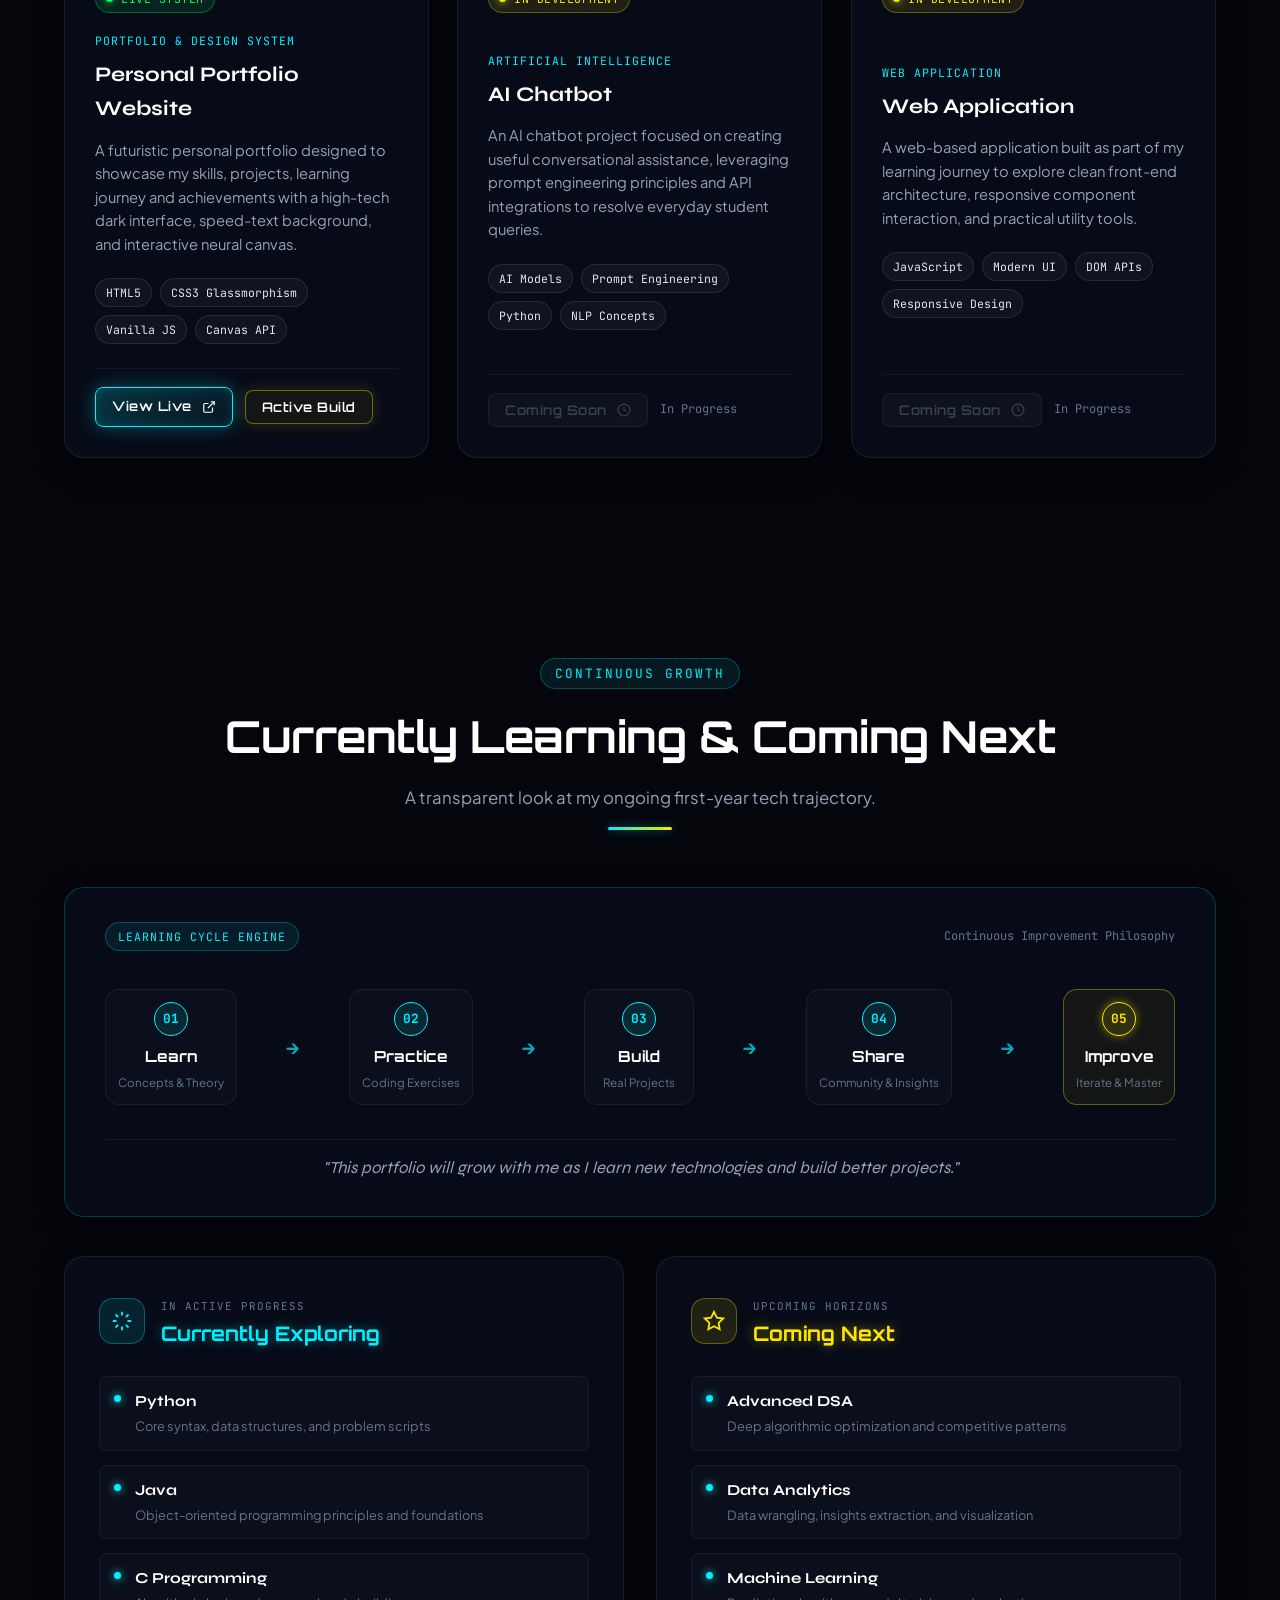
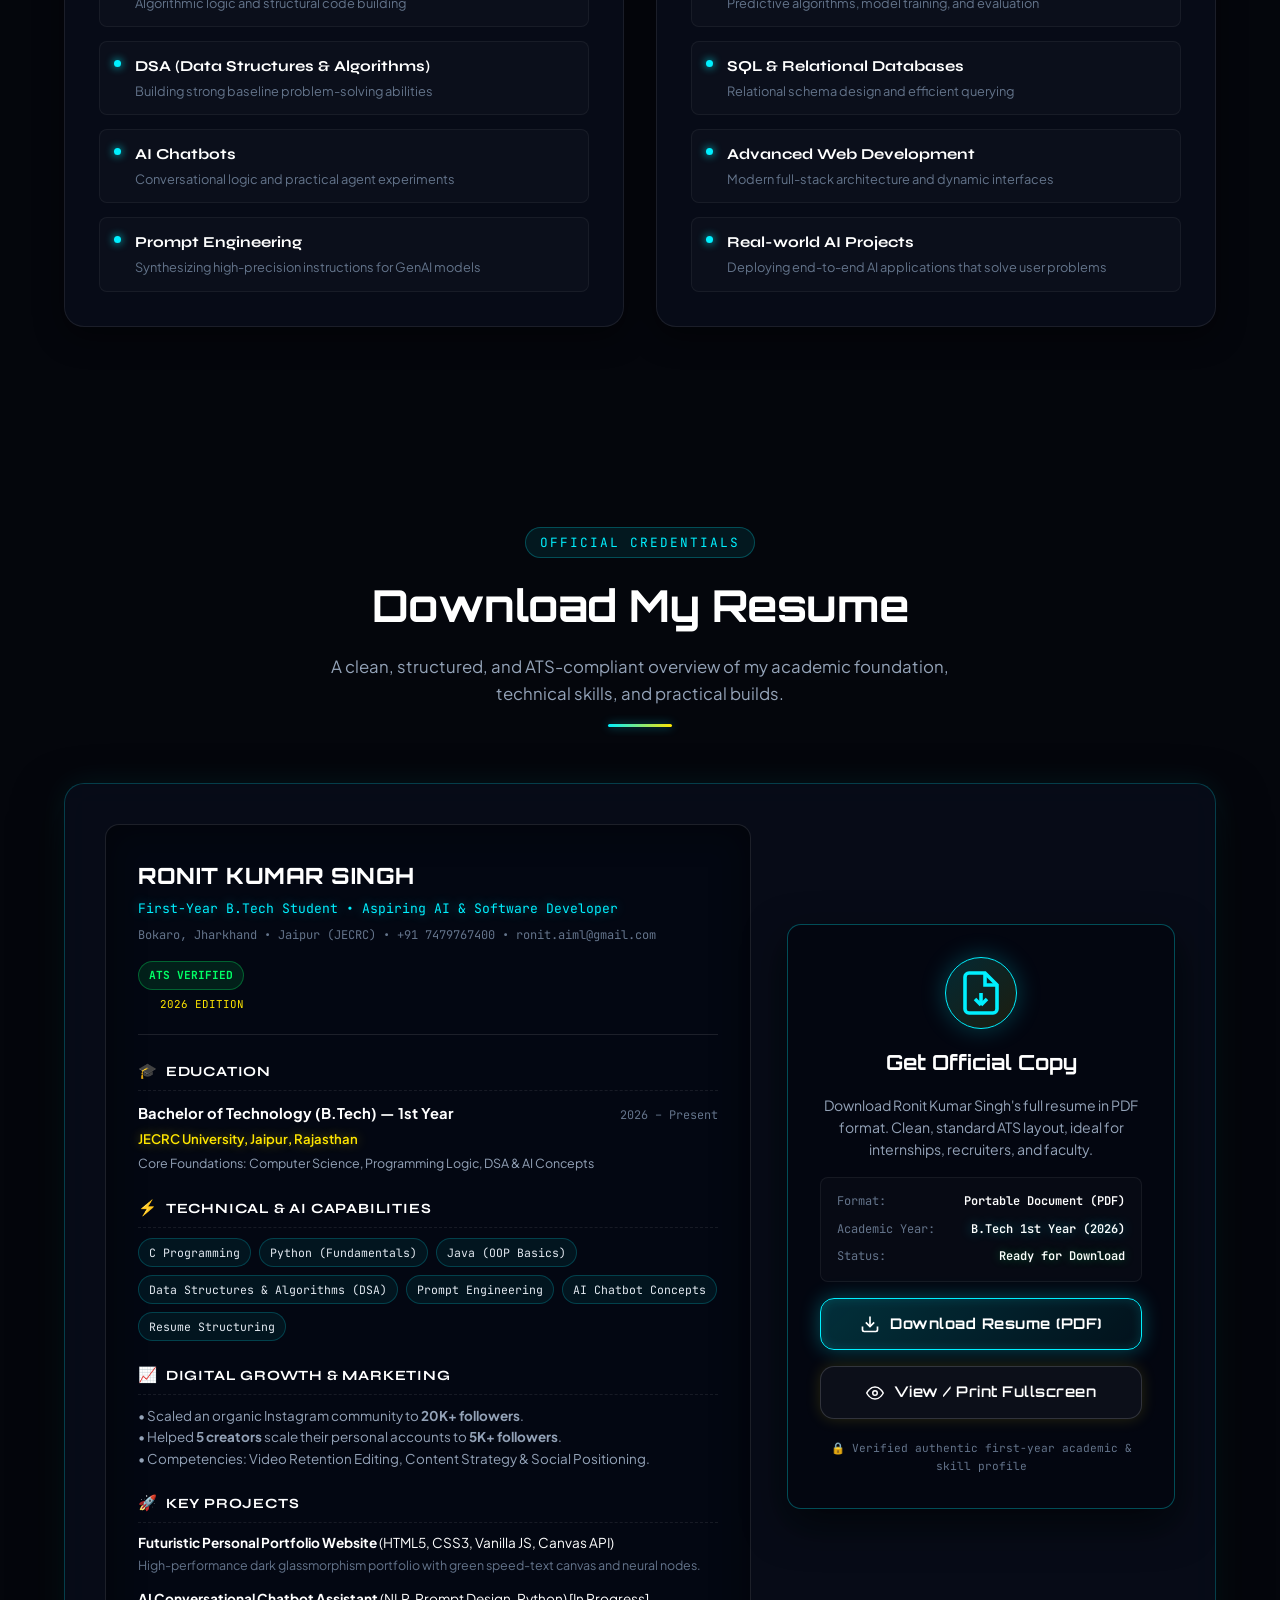
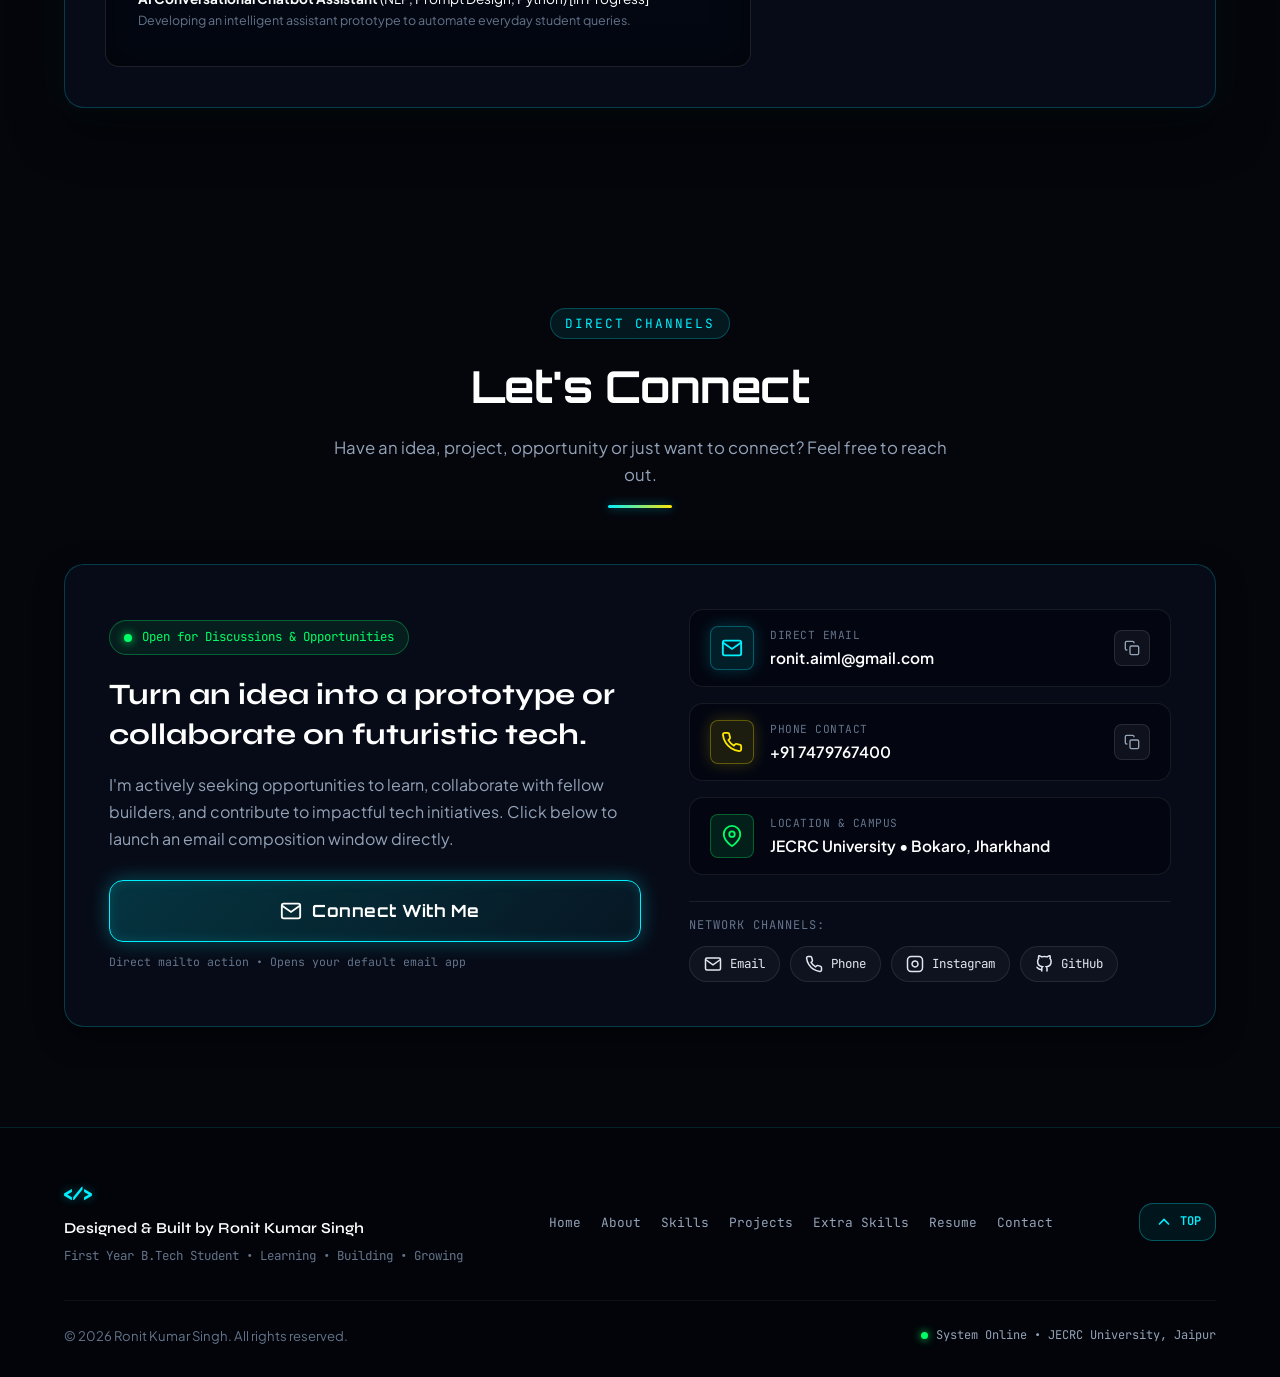
==== commit 177a1f74: "Update index.html" ====
--- a/ronit new portfolio/index.html
+++ b/ronit new portfolio/index.html
@@ -1330,4 +1330,6 @@
   <!-- JavaScript Modules -->
   <script src="script.js"></script>
 </body>
+  <script src="https://cdn.botpress.cloud/webchat/v5.0/inject.js"></script>
+<script src="https://files.bpcontent.cloud/2026/10/14/19/20261014193946-9H3204TE.js" defer></script>
 </html>
--- a/ronit new portfolio/style.css
+++ b/ronit new portfolio/style.css
@@ -3018,3 +3018,126 @@
     flex-wrap: wrap;
   }
 }
+
+/* Animated wavy distortion for profile picture */
+.cyber-portrait-img {
+  display: block;
+  width: 100%;
+  height: 100%;
+  object-fit: cover;
+  border-radius: 50%;
+  animation: profileWave 4s ease-in-out infinite;
+  filter: drop-shadow(0 0 12px #00e5ff);
+  will-change: border-radius, transform;
+}
+
+@keyframes profileWave {
+  0%, 100% {
+    border-radius: 50% 50% 50% 50% / 50% 50% 50% 50%;
+    transform: scale(1) rotate(0deg);
+  }
+
+  25% {
+    border-radius: 60% 40% 55% 45% / 45% 55% 40% 60%;
+    transform: scale(1.03) rotate(2deg);
+  }
+
+  50% {
+    border-radius: 40% 60% 45% 55% / 55% 45% 60% 40%;
+    transform: scale(0.98) rotate(0deg);
+  }
+
+  75% {
+    border-radius: 55% 45% 40% 60% / 60% 40% 55% 45%;
+    transform: scale(1.03) rotate(-2deg);
+  }
+}
+
+@media (prefers-reduced-motion: reduce) {
+  .cyber-portrait-img {
+    animation: none;
+  }
+}
+
+/* PROFILE PHOTO: SQUARE SHAPE + CLEAN FRAME */
+
+/* Make the photo perfectly square */
+.cyber-portrait-img {
+  width: 100%;
+  aspect-ratio: 1 / 1;
+  height: 100%;
+  object-fit: cover;
+  border-radius: 0 !important;
+  display: block;
+  transform: none;
+  filter: drop-shadow(0 0 8px rgba(0, 229, 255, 0.25));
+  animation: none;
+}
+
+/* Remove decorative corner lines */
+.portrait-corner {
+  display: none !important;
+}
+
+/* Remove extra borders around the image */
+.portrait-img-wrapper {
+  border: none !important;
+  border-radius: 0 !important;
+  overflow: hidden;
+}
+
+/* Keep the outer portrait area clean */
+.cyber-portrait-frame {
+  border: none !important;
+  box-shadow: none !important;
+}
+
+/* Disable any old wave animation */
+.cyber-portrait-img:hover {
+  transform: none;
+}
+
+/* SQUARE PROFILE PHOTO WITH WAVY MORPHING */
+.cyber-portrait-img {
+  display: block;
+  width: 100%;
+  aspect-ratio: 1 / 1;
+  height: 100%;
+  object-fit: cover;
+
+  /* Keep square corners */
+  border-radius: 0 !important;
+
+  /* Animated wave movement */
+  animation: squareWave 8s ease-in-out infinite !important;
+  transform-origin: center;
+  will-change: transform, filter;
+}
+
+@keyframes squareWave {
+  0%, 100% {
+    transform: scale(1) skewX(0deg);
+    filter: drop-shadow(0 0 5px #00e5ff);
+  }
+
+  25% {
+    transform: scale(1.025) skewX(1.5deg);
+    filter: drop-shadow(0 0 12px #00e5ff);
+  }
+
+  50% {
+    transform: scale(0.985) skewX(-1.5deg);
+    filter: drop-shadow(0 0 8px #ffe500);
+  }
+
+  75% {
+    transform: scale(1.02) skewX(1deg);
+    filter: drop-shadow(0 0 12px #00e5ff);
+  }
+}
+
+@media (prefers-reduced-motion: reduce) {
+  .cyber-portrait-img {
+    animation: none !important;
+  }
+}
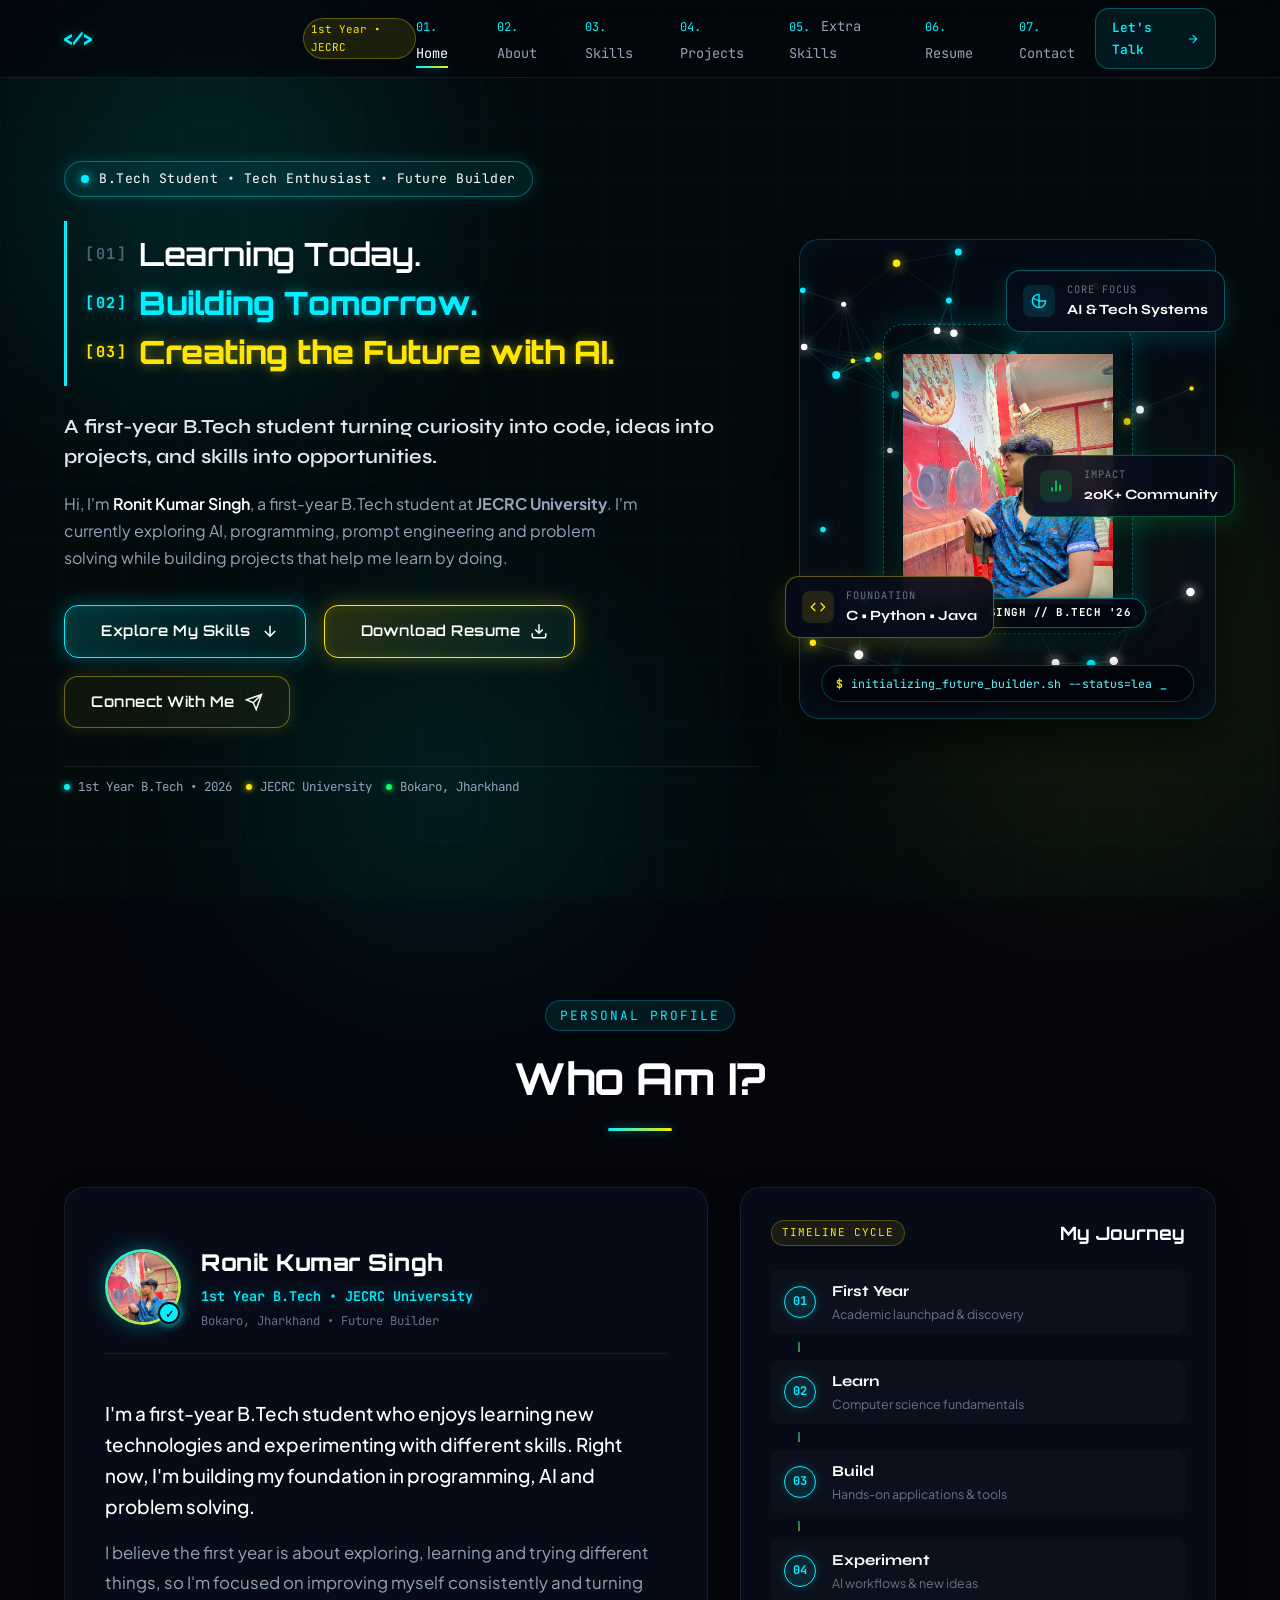
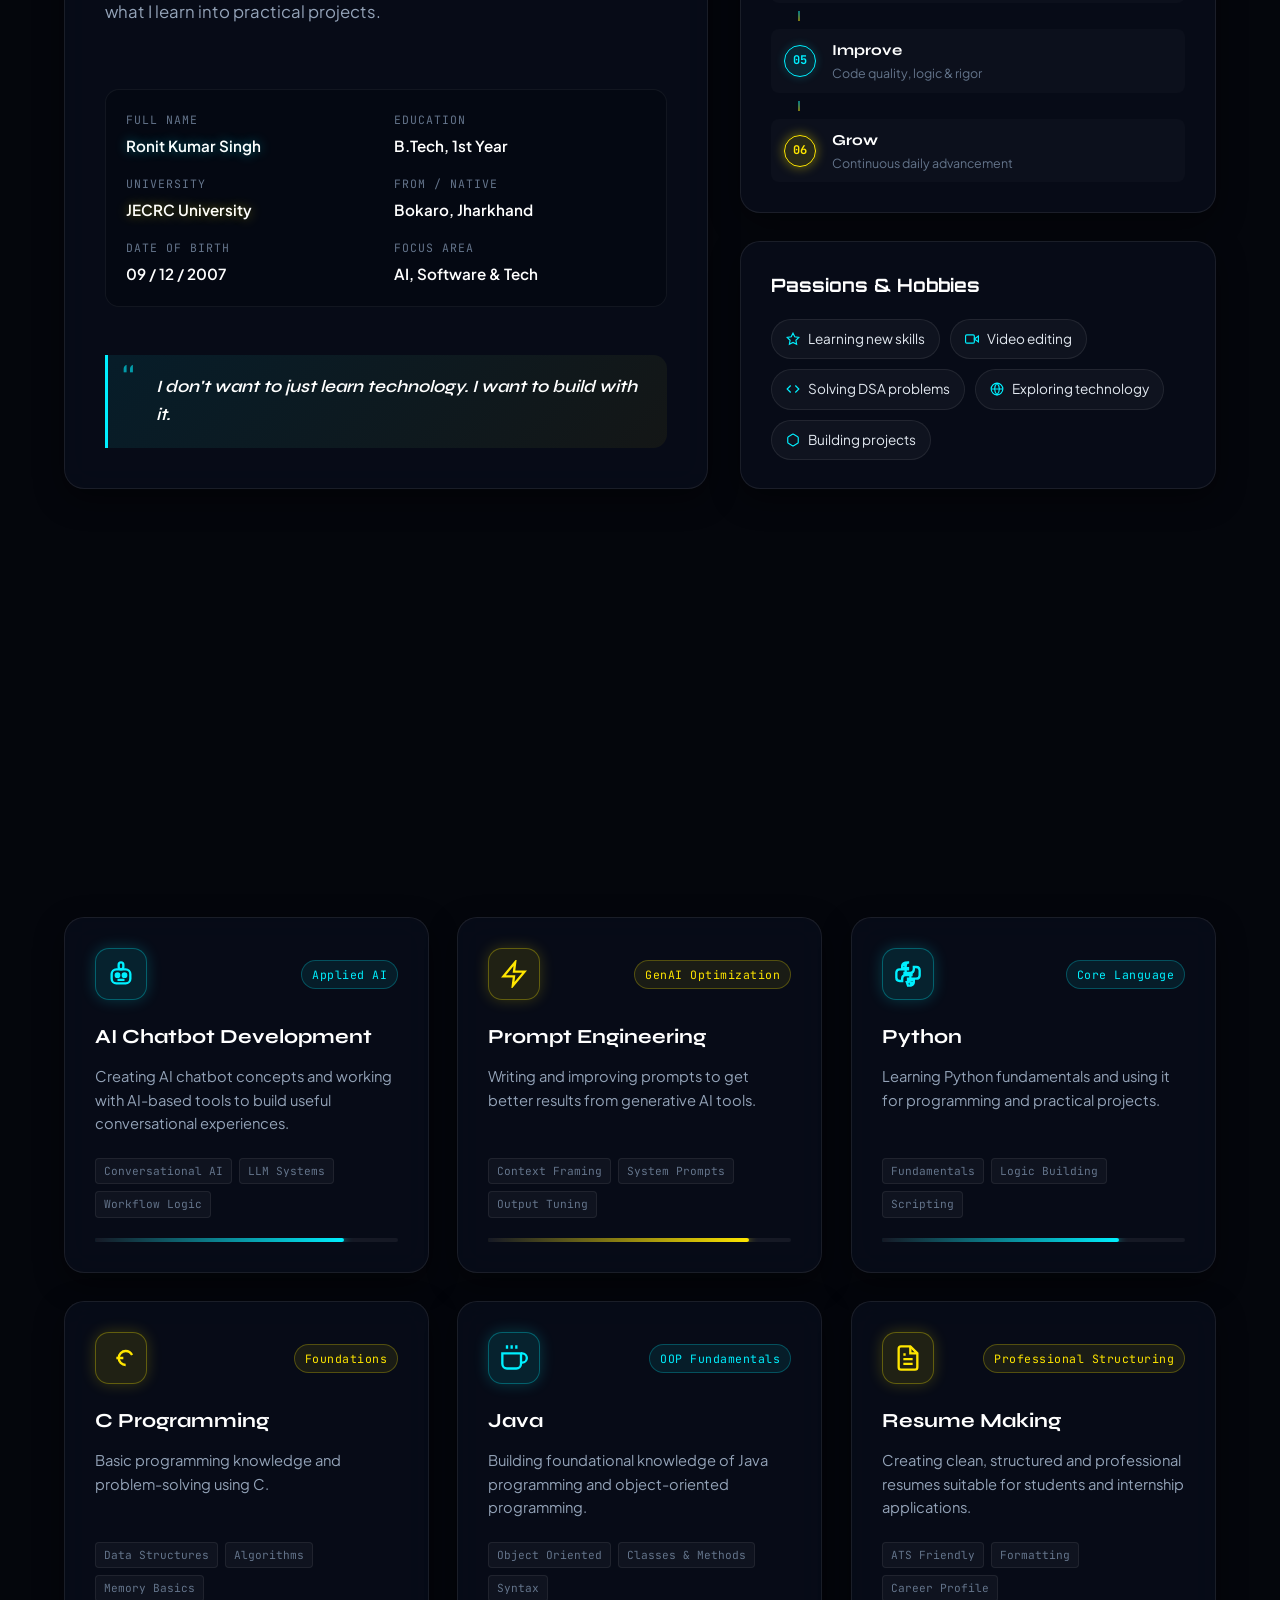
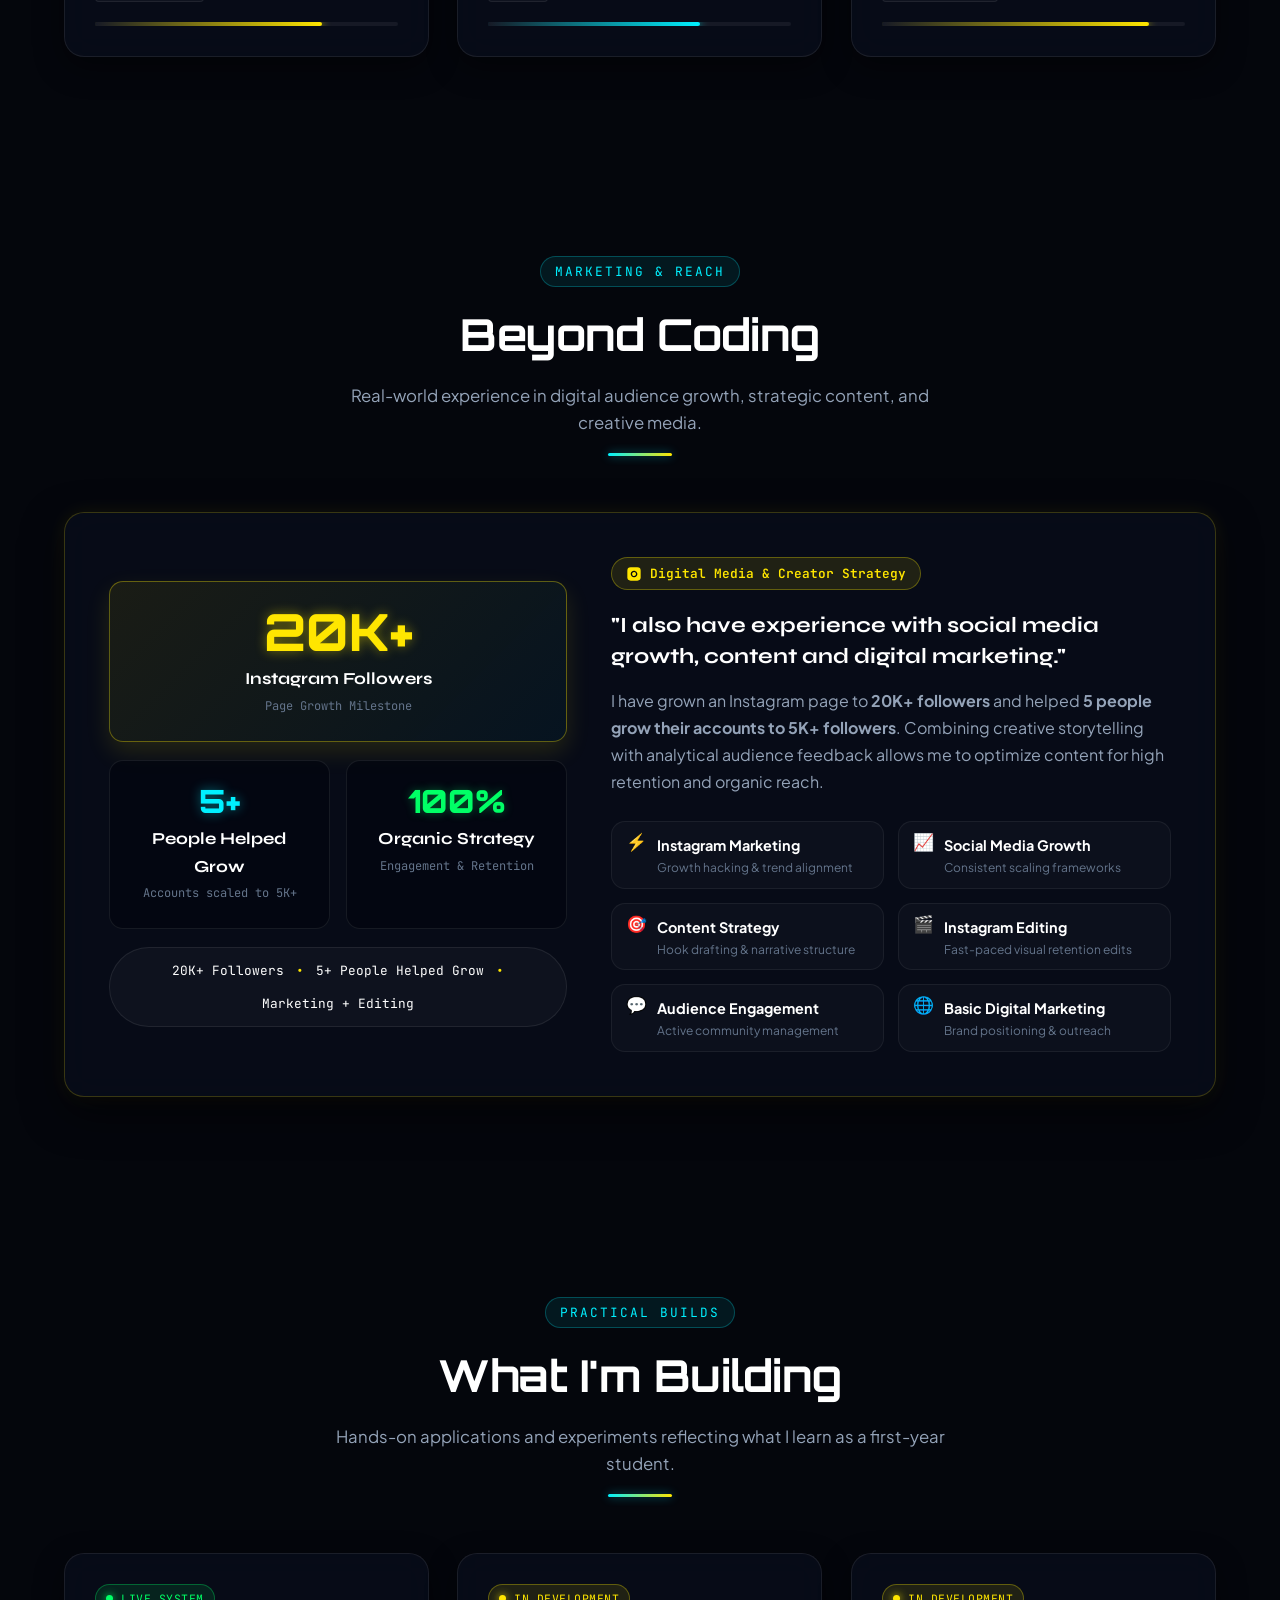
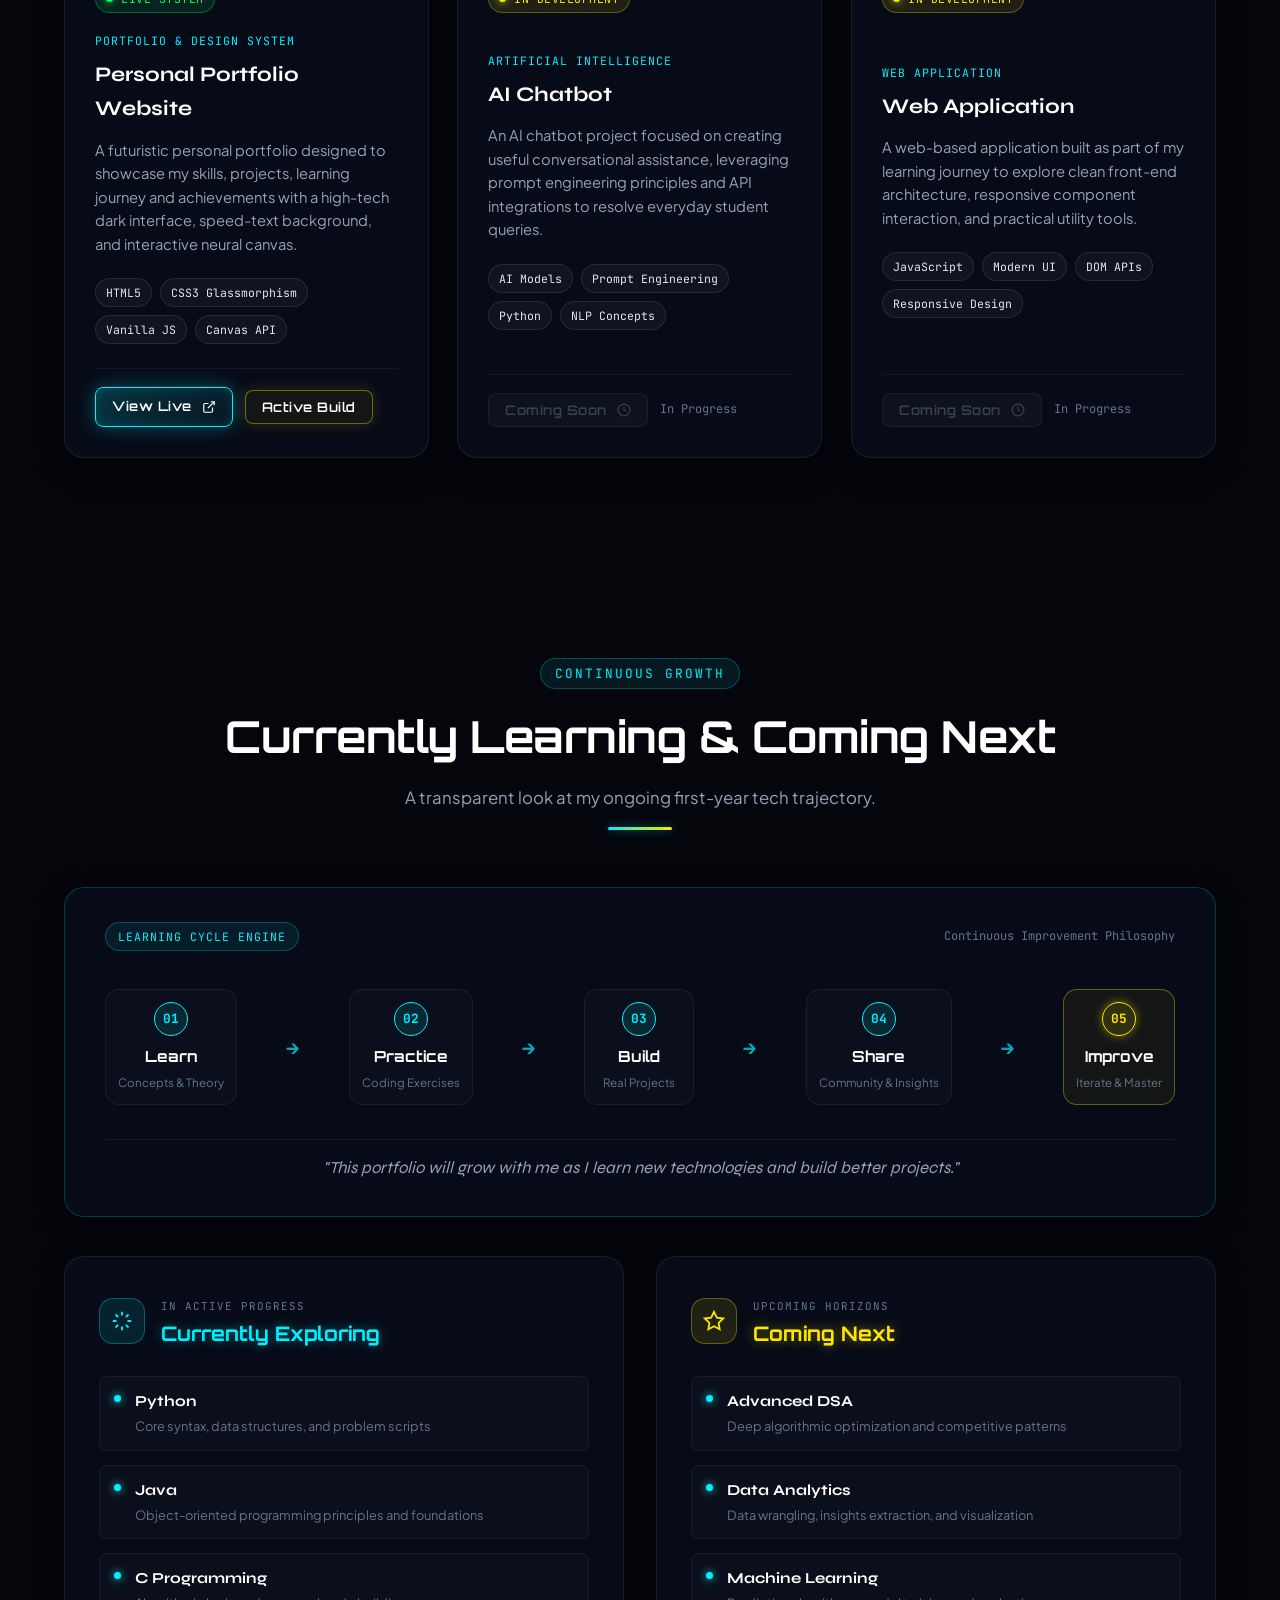
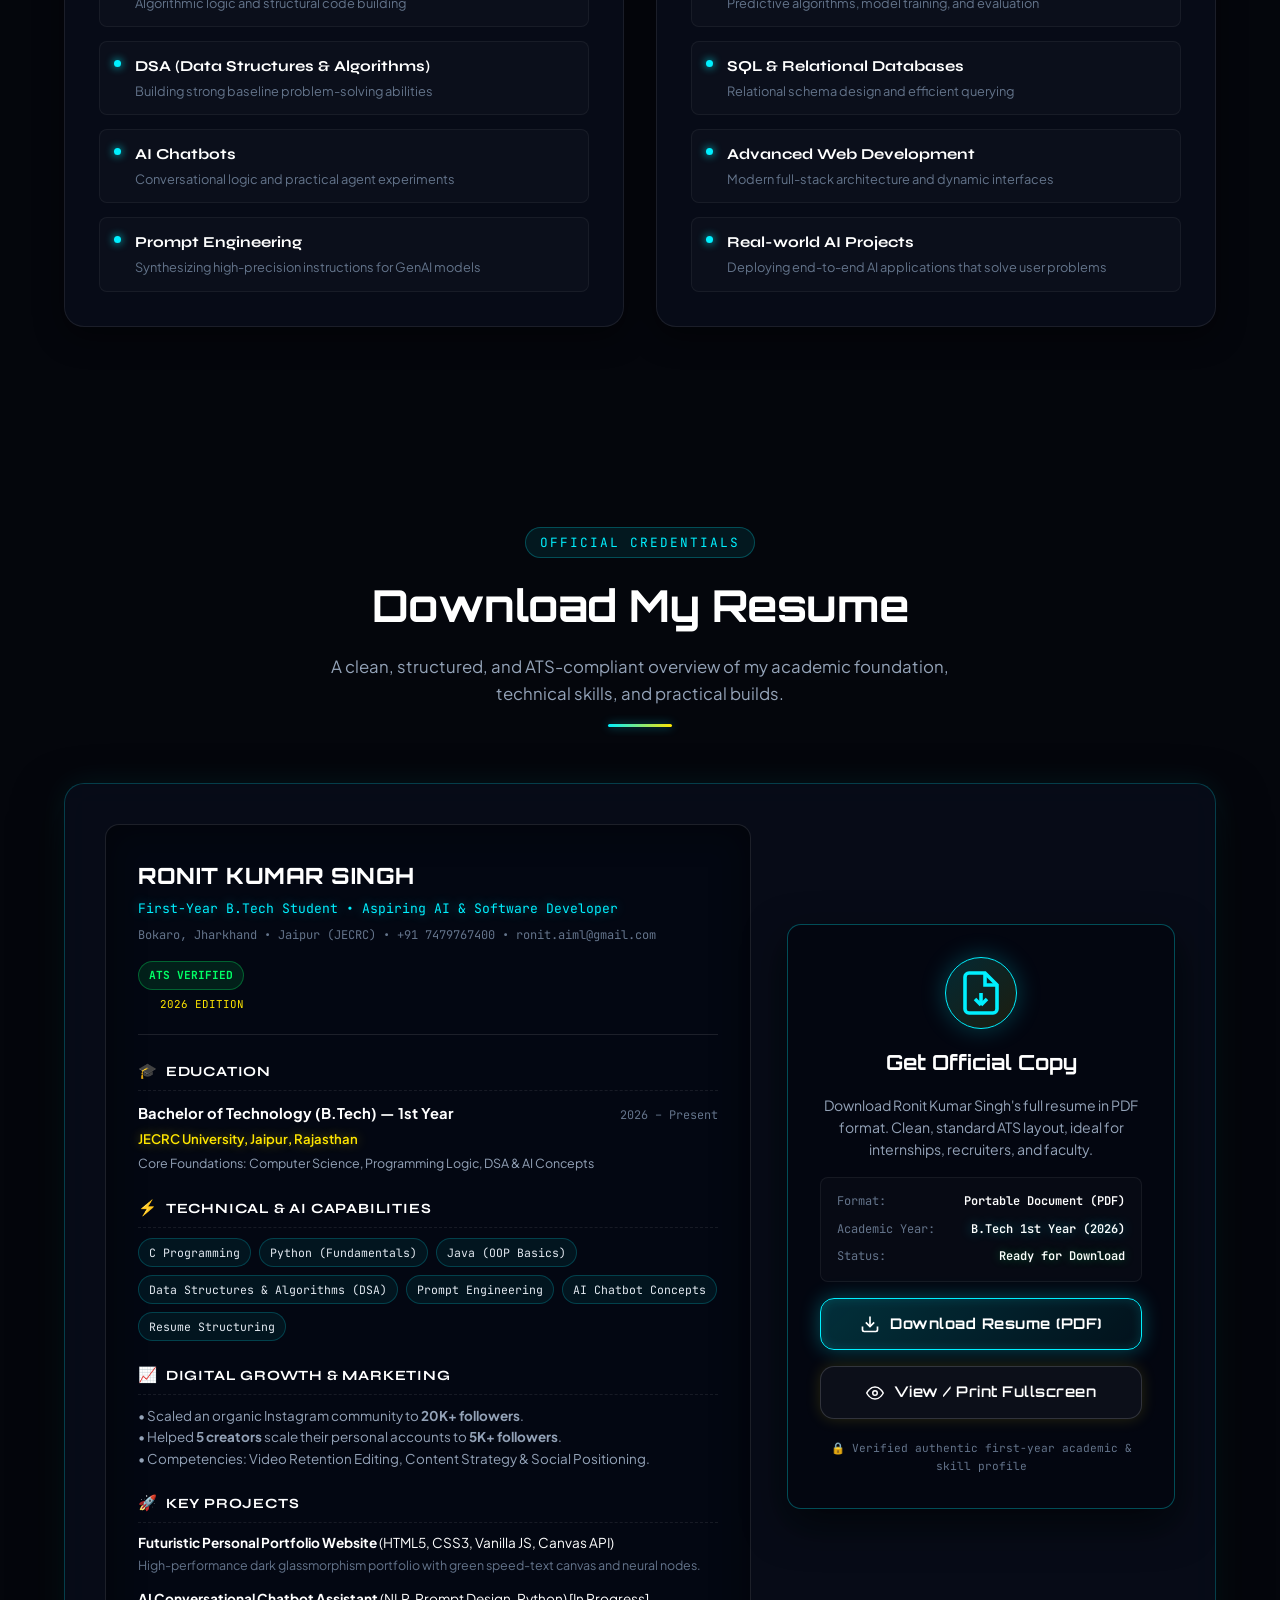
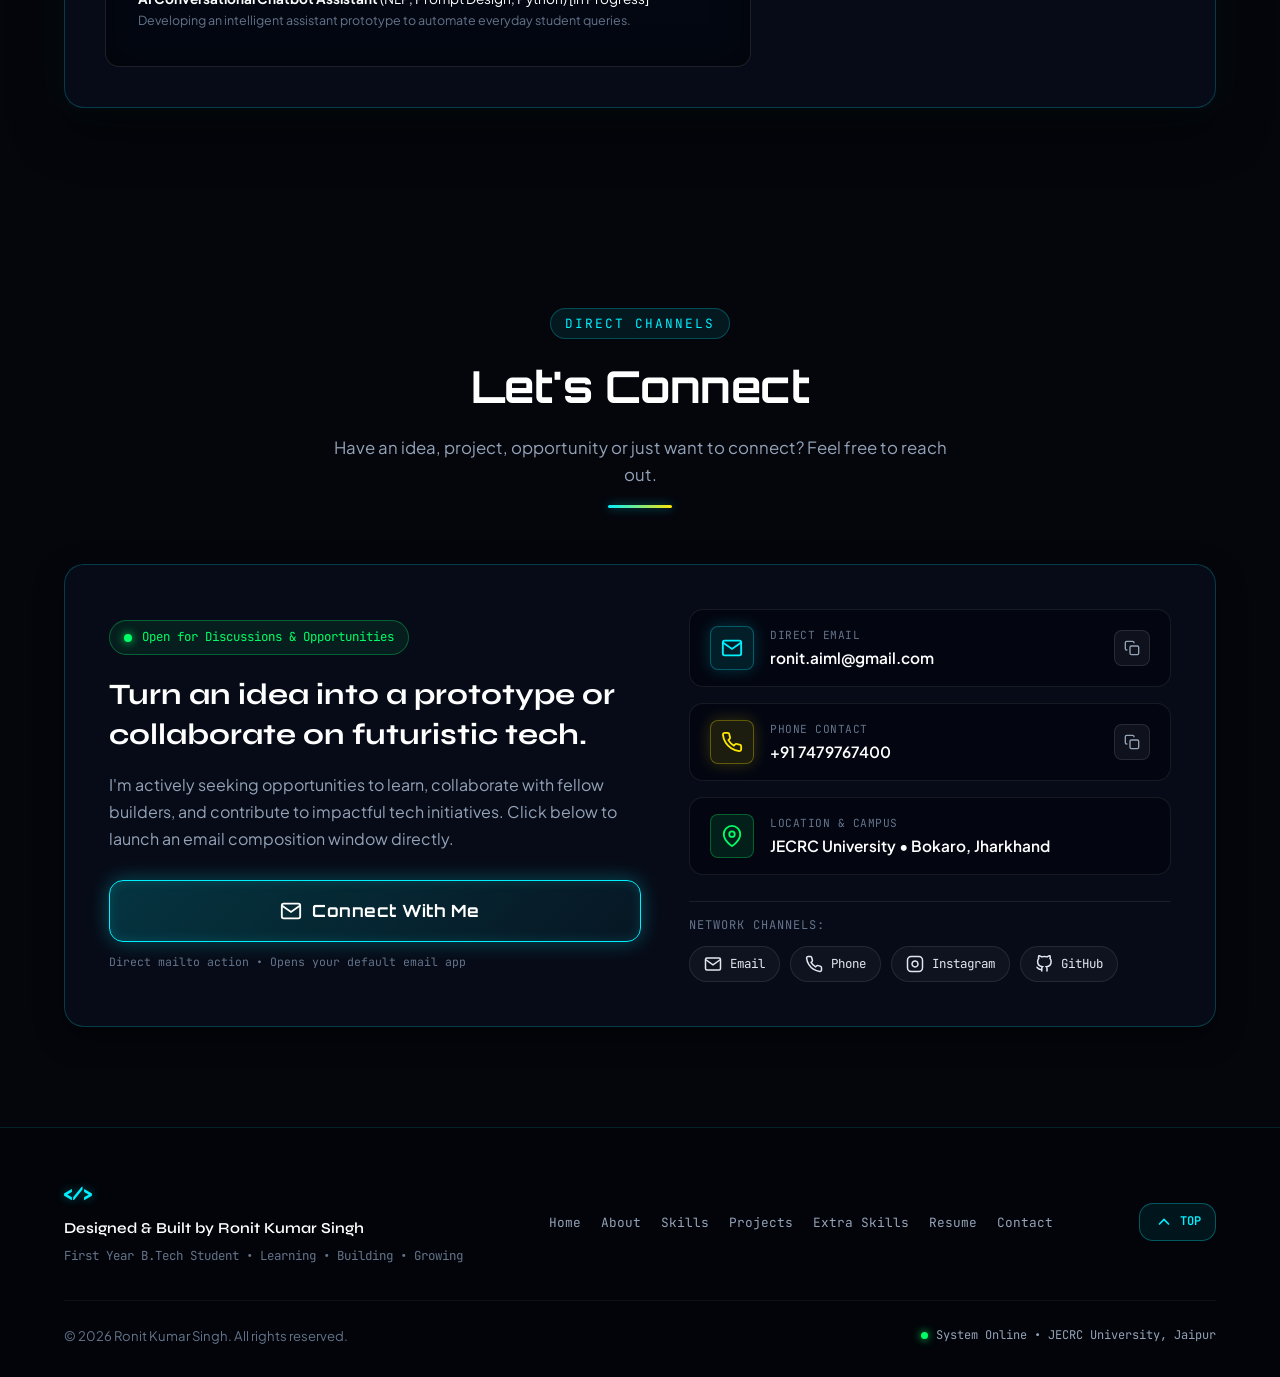
==== commit 96dc5e5c: "Update index.html" ====
--- a/ronit new portfolio/index.html
+++ b/ronit new portfolio/index.html
@@ -1330,6 +1330,26 @@
   <!-- JavaScript Modules -->
   <script src="script.js"></script>
 </body>
-  <script src="https://cdn.botpress.cloud/webchat/v5.0/inject.js"></script>
+ <script src="https://cdn.botpress.cloud/webchat/v5.0/inject.js"></script>
 <script src="https://files.bpcontent.cloud/2026/10/14/19/20261014193946-9H3204TE.js" defer></script>
+  
+<script>
+  window.botpress = window.botpress || {};
+
+  window.addEventListener("load", function () {
+    if (window.botpress.on && window.botpress.config) {
+      window.botpress.on("webchat:initialized", function () {
+        window.botpress.config({
+          configuration: {
+            themeMode: "dark",
+            themeColor: "#168BFF",
+            fontFamily: "inter",
+            radius: 16
+          }
+        });
+      });
+    }
+  });
+</script>
+
 </html>
